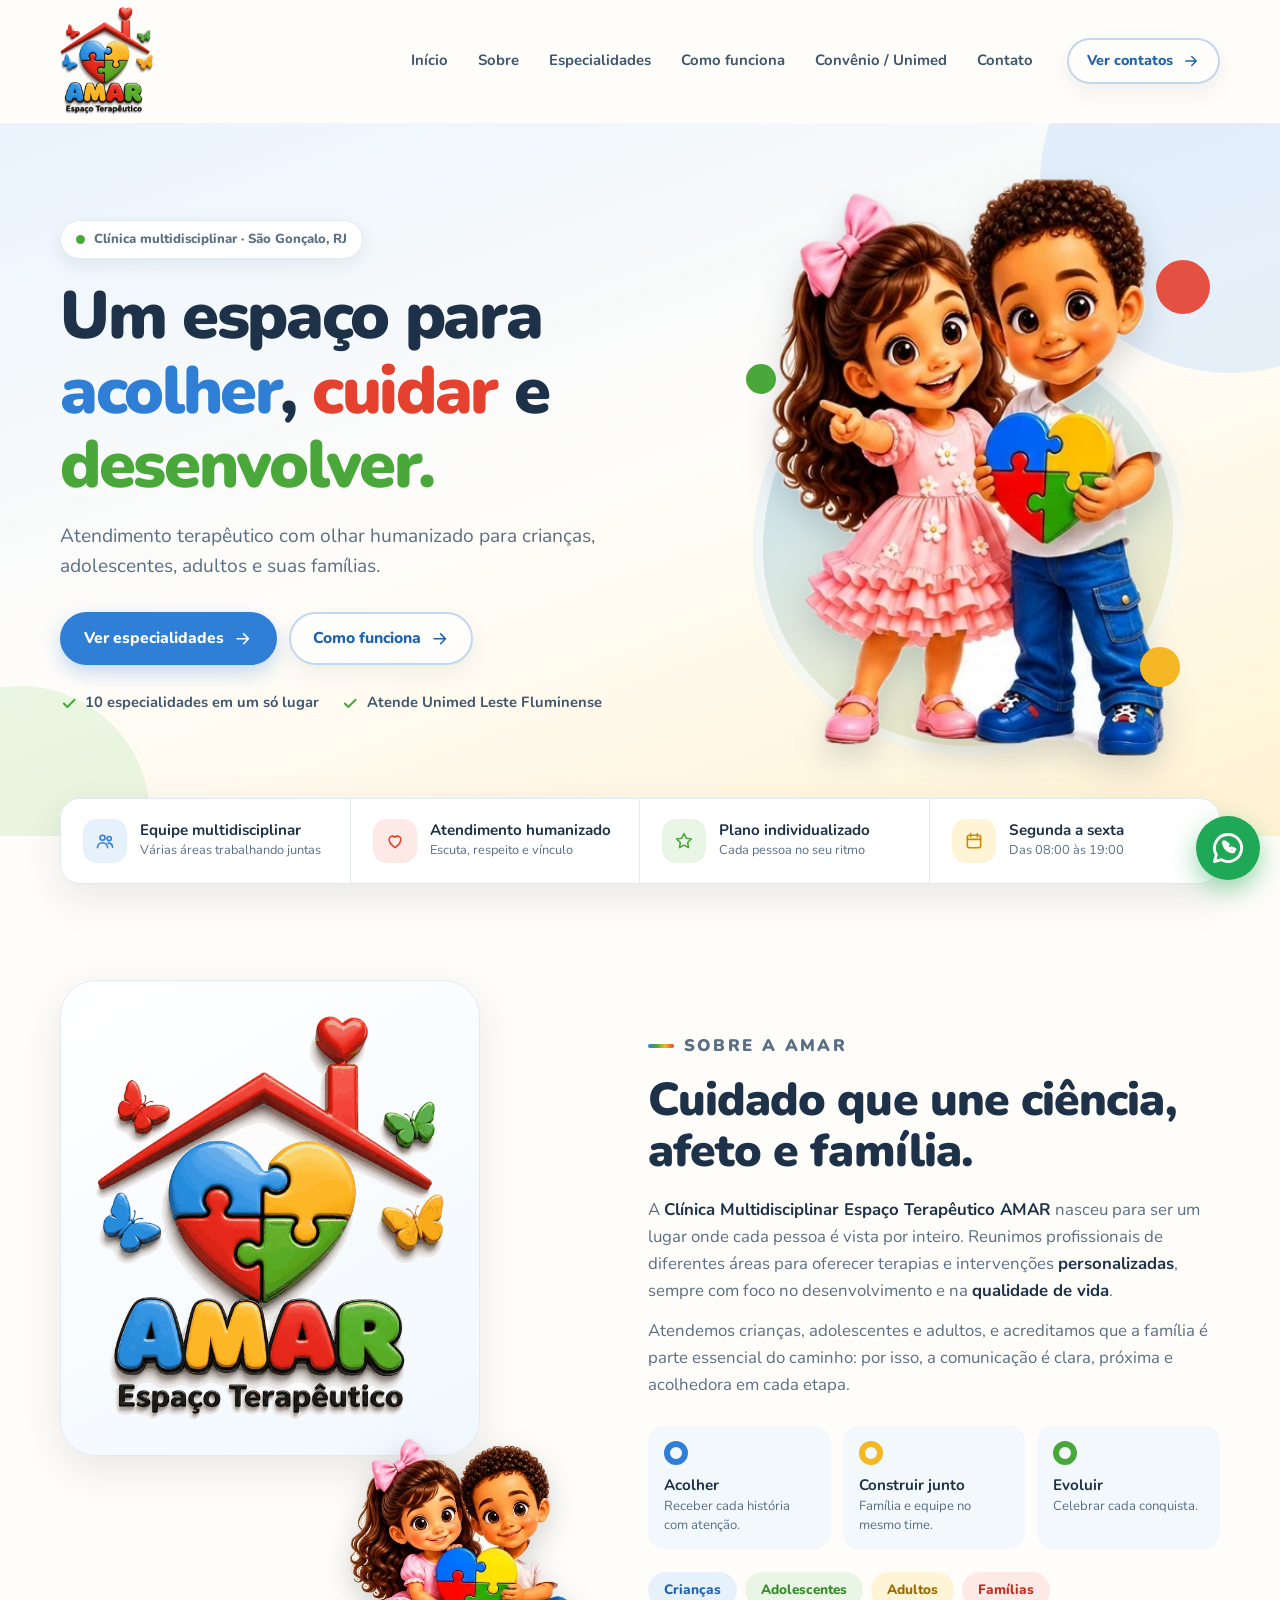
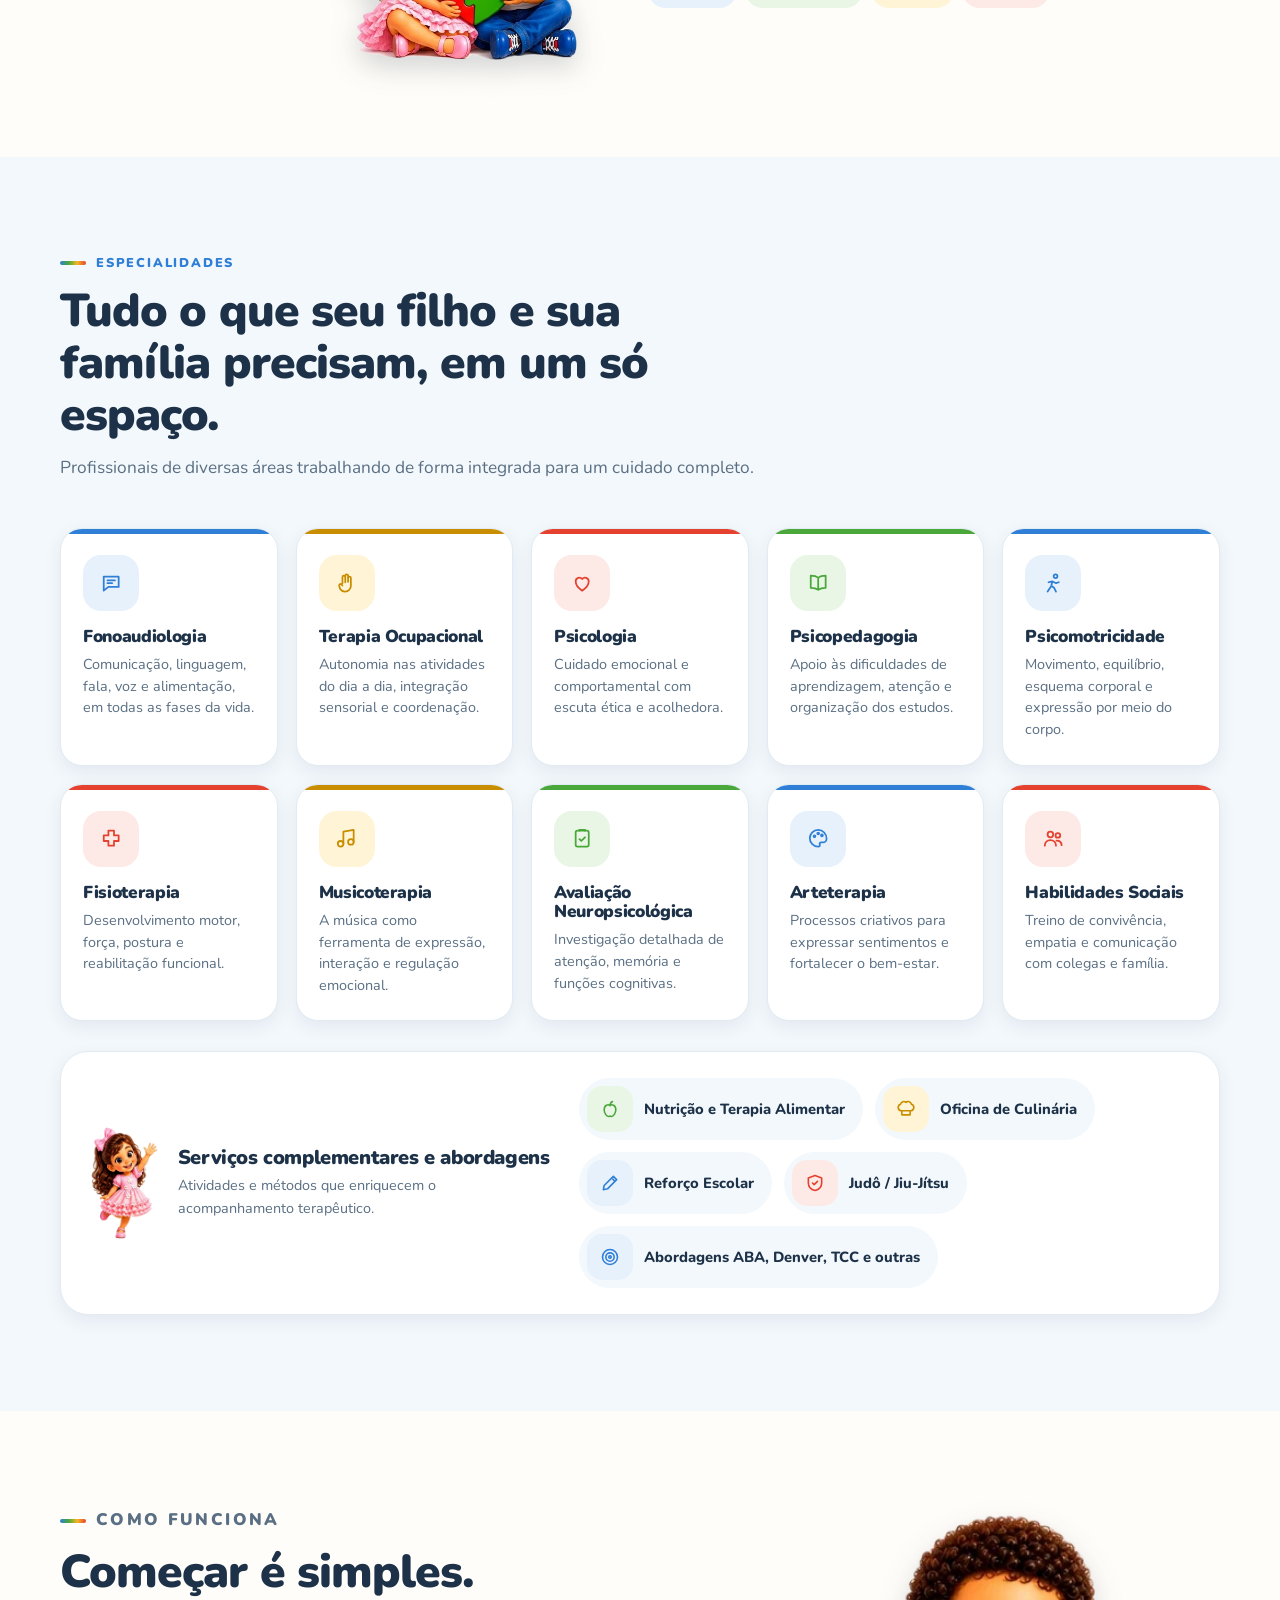
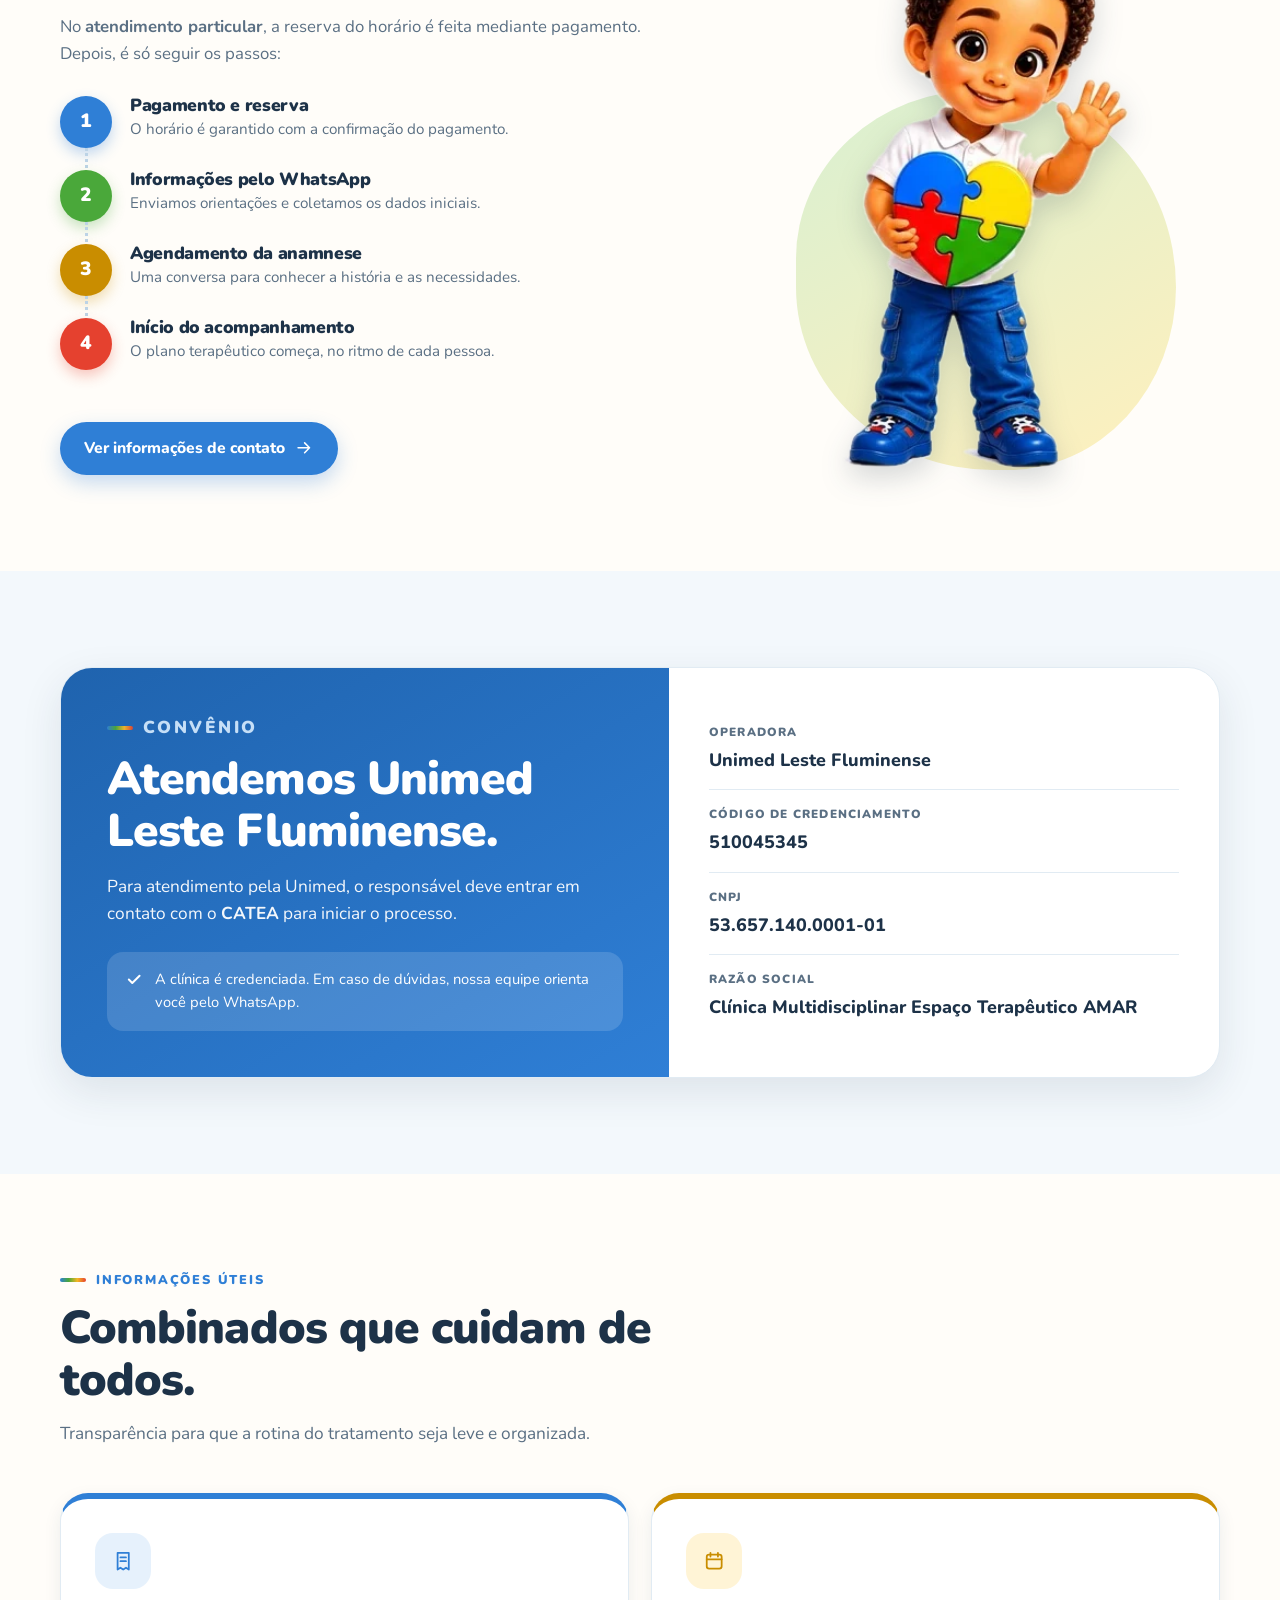
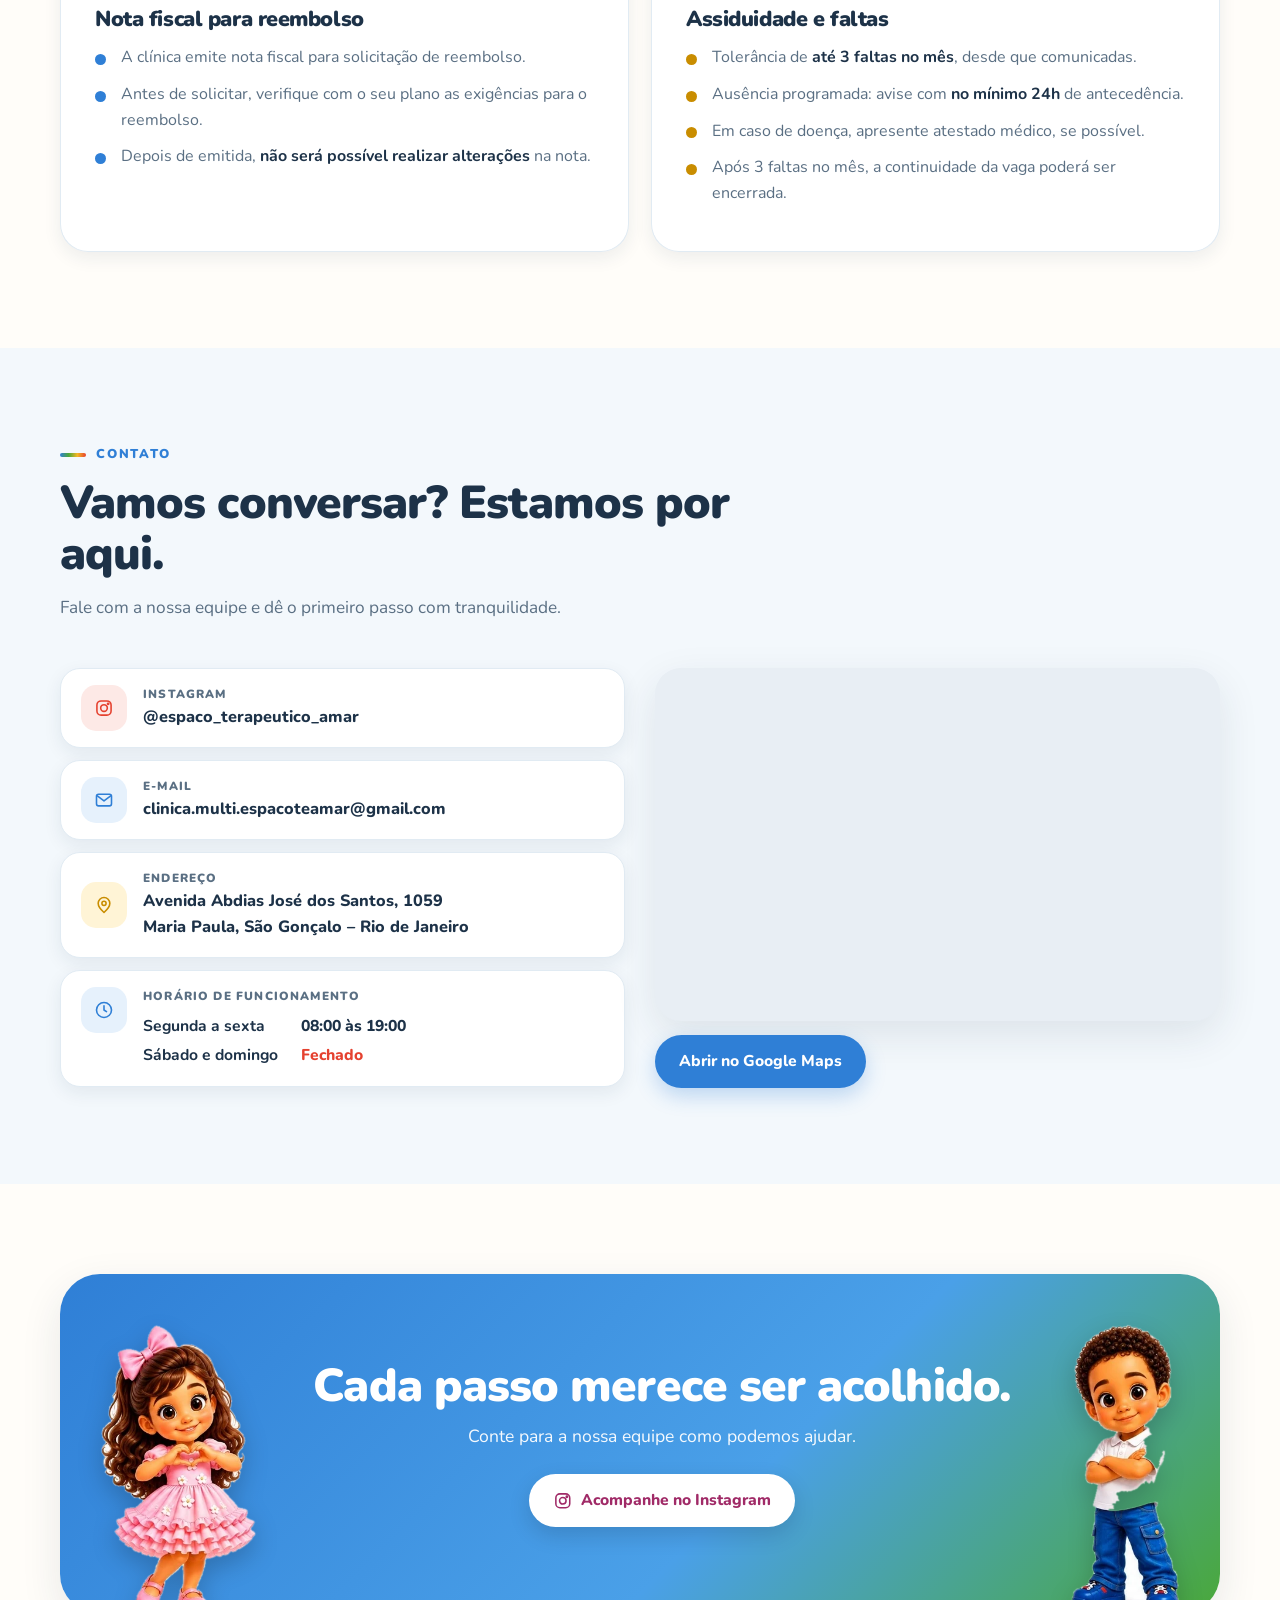
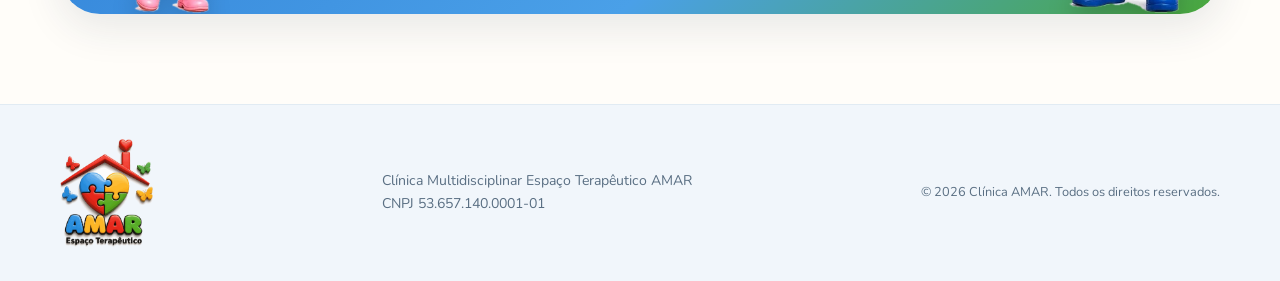
==== index.html @ e2ac5995 "feat: atualiza prévia institucional da Clínica AMAR" ====
﻿<!doctype html>
<html lang="pt-BR">
<head>
  <meta charset="utf-8">
  <meta name="viewport" content="width=device-width, initial-scale=1">
  <title>Clínica AMAR | Espaço Terapêutico em São Gonçalo – RJ</title>
  <meta name="description" content="Clínica multidisciplinar em São Gonçalo (RJ), com atendimento terapêutico humanizado para crianças, adolescentes, adultos e famílias.">
  <meta name="theme-color" content="#2f7fd6">
  <meta property="og:title" content="Clínica AMAR | Espaço Terapêutico">
  <meta property="og:description" content="Um espaço para acolher, cuidar e desenvolver. Atendimento terapêutico com olhar humanizado.">
  <meta property="og:type" content="website">
  <meta property="og:url" content="https://rsfbinformatica-n3.github.io/clinica-amar-preview/">
  <meta property="og:image" content="https://rsfbinformatica-n3.github.io/clinica-amar-preview/assets/logo-amar.png">
  <link rel="icon" href="assets/logo-mark.png">
  <link rel="preconnect" href="https://fonts.googleapis.com">
  <link rel="preconnect" href="https://fonts.gstatic.com" crossorigin>
  <link href="https://fonts.googleapis.com/css2?family=Nunito:wght@400;600;700;800;900&display=swap" rel="stylesheet">
  <link rel="stylesheet" href="style.css">
</head>
<body>

<!-- Ícones (sprite SVG) -->
<svg width="0" height="0" style="position:absolute" aria-hidden="true" focusable="false">
  <defs>
    <symbol id="i-fono" viewBox="0 0 24 24"><path d="M4 5h16v11H9l-5 4z"/><path d="M8 9h8M8 12h5"/></symbol>
    <symbol id="i-to" viewBox="0 0 24 24"><path d="M8 12V5.5a1.5 1.5 0 013 0V11m0-.5V4a1.5 1.5 0 013 0v6.5m0-4a1.5 1.5 0 013 0V15a6 6 0 01-6 6h-.5a6 6 0 01-5-2.7L4.6 15a1.5 1.5 0 012.4-1.7L8 14.5"/></symbol>
    <symbol id="i-psi" viewBox="0 0 24 24"><path d="M12 20s-7-4.5-7-10a4 4 0 017-2.5A4 4 0 0119 10c0 5.5-7 10-7 10z"/></symbol>
    <symbol id="i-pedagogia" viewBox="0 0 24 24"><path d="M12 6c-2-1.5-5-2-8-2v13c3 0 6 .5 8 2 2-1.5 5-2 8-2V4c-3 0-6 .5-8 2zM12 6v13"/></symbol>
    <symbol id="i-motri" viewBox="0 0 24 24"><circle cx="14.5" cy="4.5" r="2"/><path d="M6 21l4-6 3 2 2 4M10 15l1-5 4 2 3-1M11 10l-4 1"/></symbol>
    <symbol id="i-fisio" viewBox="0 0 24 24"><path d="M9 4h6v5h5v6h-5v5H9v-5H4V9h5z"/></symbol>
    <symbol id="i-musica" viewBox="0 0 24 24"><path d="M9 18V5l11-2v13"/><circle cx="6" cy="18" r="3"/><circle cx="17" cy="16" r="3"/></symbol>
    <symbol id="i-neuro" viewBox="0 0 24 24"><rect x="5" y="4" width="14" height="17" rx="2"/><path d="M9 4V3h6v1M9 13l2 2 4-4"/></symbol>
    <symbol id="i-arte" viewBox="0 0 24 24"><path d="M12 3a9 9 0 000 18c1.6 0 2.2-1 1.6-2.3-.5-1.2.3-2.2 1.6-2.2H17a4 4 0 004-4c0-5-4-9.5-9-9.5z"/><circle cx="8" cy="10" r="1"/><circle cx="12" cy="7" r="1"/><circle cx="16" cy="9" r="1"/></symbol>
    <symbol id="i-social" viewBox="0 0 24 24"><circle cx="9" cy="8" r="3"/><circle cx="17" cy="9" r="2.5"/><path d="M3 20c0-3.5 2.7-6 6-6s6 2.5 6 6M15.5 14.5c3 0 5.5 1.5 5.5 5"/></symbol>
    <symbol id="i-nutri" viewBox="0 0 24 24"><path d="M12 8c-2-2-7-1-7 5 0 4 3 8 5 8 1 0 1.5-.5 2-.5s1 .5 2 .5c2 0 5-4 5-8 0-6-5-7-7-5zM12 8c0-2 1-4 3-5"/></symbol>
    <symbol id="i-culinaria" viewBox="0 0 24 24"><path d="M7 14v5h10v-5M6 14a4 4 0 01-.5-7.8A4 4 0 0112 4a4 4 0 016.5 2.2A4 4 0 0118 14z"/></symbol>
    <symbol id="i-reforco" viewBox="0 0 24 24"><path d="M4 20l1-5L16 4l4 4L9 19zM14 6l4 4"/></symbol>
    <symbol id="i-judo" viewBox="0 0 24 24"><path d="M12 3l8 3v6c0 5-3.5 8-8 9-4.5-1-8-4-8-9V6z"/><path d="M9 12l2 2 4-4"/></symbol>
    <symbol id="i-aba" viewBox="0 0 24 24"><circle cx="12" cy="12" r="9"/><circle cx="12" cy="12" r="5"/><circle cx="12" cy="12" r="1.5"/></symbol>
    <symbol id="i-phone" viewBox="0 0 24 24"><path d="M5 4h4l2 5-2.5 1.5a11 11 0 005 5L15 13l5 2v4a2 2 0 01-2 2A15 15 0 013 6a2 2 0 012-2z"/></symbol>
    <symbol id="i-insta" viewBox="0 0 24 24"><rect x="3.5" y="3.5" width="17" height="17" rx="5"/><circle cx="12" cy="12" r="4"/><circle cx="17" cy="7" r=".8"/></symbol>
    <symbol id="i-mail" viewBox="0 0 24 24"><rect x="3" y="5" width="18" height="14" rx="2.5"/><path d="M4 7l8 6 8-6"/></symbol>
    <symbol id="i-pin" viewBox="0 0 24 24"><path d="M12 21s-7-6-7-11a7 7 0 0114 0c0 5-7 11-7 11z"/><circle cx="12" cy="10" r="2.5"/></symbol>
    <symbol id="i-clock" viewBox="0 0 24 24"><circle cx="12" cy="12" r="9"/><path d="M12 7v5l3 2"/></symbol>
    <symbol id="i-receipt" viewBox="0 0 24 24"><path d="M6 3h12v18l-3-2-3 2-3-2-3 2zM9 8h6M9 12h6"/></symbol>
    <symbol id="i-calendar" viewBox="0 0 24 24"><rect x="4" y="5" width="16" height="15" rx="2.5"/><path d="M4 10h16M8 3v4M16 3v4"/></symbol>
    <symbol id="i-heart" viewBox="0 0 24 24"><path d="M12 20s-7-4.5-7-10a4 4 0 017-2.5A4 4 0 0119 10c0 5.5-7 10-7 10z"/></symbol>
    <symbol id="i-users" viewBox="0 0 24 24"><circle cx="9" cy="8" r="3"/><circle cx="17" cy="9" r="2.5"/><path d="M3 20c0-3.5 2.7-6 6-6s6 2.5 6 6M15.5 14.5c3 0 5.5 1.5 5.5 5"/></symbol>
    <symbol id="i-star" viewBox="0 0 24 24"><path d="M12 3l2.7 5.6 6.1.9-4.4 4.3 1 6.1L12 17l-5.4 2.9 1-6.1L3.2 9.5l6.1-.9z"/></symbol>
    <symbol id="i-check" viewBox="0 0 24 24"><path d="M5 12.5l4.5 4.5L19 7.5"/></symbol>
    <symbol id="i-arrow" viewBox="0 0 24 24"><path d="M5 12h14M13 6l6 6-6 6"/></symbol>
    <symbol id="i-whatsapp" viewBox="0 0 24 24"><path d="M12 3a9 9 0 00-7.8 13.5L3 21l4.6-1.2A9 9 0 1012 3z"/><path d="M9 8c0 3.6 3 6.6 6.6 6.6l1-1.7-2.2-1.1-.9.9a4.6 4.6 0 01-2.2-2.2l.9-.9L10.1 8z"/></symbol>
  </defs>
</svg>

<a class="skip" href="#conteudo">Ir para o conteúdo</a>

<header class="site-header" id="topo">
  <div class="wrap nav">
    <a class="brand" href="#inicio" aria-label="Clínica AMAR – Espaço Terapêutico, início">
      <img src="assets/logo-amar.png" alt="Clínica AMAR – Espaço Terapêutico" width="573" height="665">
    </a>
    <nav class="menu" id="menu" aria-label="Navegação principal">
      <a href="#inicio">Início</a>
      <a href="#sobre">Sobre</a>
      <a href="#especialidades">Especialidades</a>
      <a href="#como-funciona">Como funciona</a>
      <a href="#convenio">Convênio / Unimed</a>
      <a href="#contato">Contato</a>
      <a class="btn btn-primary menu-cta" href="#contato">Ver contatos <svg class="ic"><use href="#i-arrow"/></svg></a>
    </nav>
    <a class="btn btn-outline header-cta" href="#contato">
      Ver contatos <svg class="ic"><use href="#i-arrow"/></svg>
    </a>
    <button class="burger" id="burger" aria-label="Abrir menu" aria-expanded="false" aria-controls="menu"><span></span><span></span><span></span></button>
  </div>
</header>

<main id="conteudo">

  <!-- HERO -->
  <section class="hero" id="inicio">
    <div class="blob b1" aria-hidden="true"></div>
    <div class="blob b2" aria-hidden="true"></div>
    <div class="wrap hero-grid">
      <div class="hero-copy">
        <span class="chip"><i class="dot"></i> Clínica multidisciplinar · São Gonçalo, RJ</span>
        <h1>Um espaço para <em class="c-blue">acolher</em>, <em class="c-red">cuidar</em> e <em class="c-green">desenvolver.</em></h1>
        <p class="lead">Atendimento terapêutico com olhar humanizado para crianças, adolescentes, adultos e suas famílias.</p>
        <div class="actions">
          <a class="btn btn-primary" href="#especialidades">Ver especialidades <svg class="ic"><use href="#i-arrow"/></svg></a>
          <a class="btn btn-outline" href="#como-funciona">Como funciona <svg class="ic"><use href="#i-arrow"/></svg></a>
        </div>
        <ul class="hero-points">
          <li><svg class="ic"><use href="#i-check"/></svg> 10 especialidades em um só lugar</li>
          <li><svg class="ic"><use href="#i-check"/></svg> Atende Unimed Leste Fluminense</li>
        </ul>
      </div>
      <div class="hero-art">
        <div class="hero-disc" aria-hidden="true"></div>
        <img class="hero-kids" src="assets/dupla-em-pe.webp" alt="Mascotes da AMAR: uma menina e um menino segurando um coração de quebra-cabeça colorido" width="560" height="800">
        <span class="float f1" aria-hidden="true"></span>
        <span class="float f2" aria-hidden="true"></span>
        <span class="float f3" aria-hidden="true"></span>
      </div>
    </div>
  </section>

  <!-- FAIXA DE CONFIANÇA -->
  <div class="wrap">
    <ul class="trust">
      <li><span class="ti blue"><svg class="ic"><use href="#i-users"/></svg></span><div><strong>Equipe multidisciplinar</strong><span>Várias áreas trabalhando juntas</span></div></li>
      <li><span class="ti red"><svg class="ic"><use href="#i-heart"/></svg></span><div><strong>Atendimento humanizado</strong><span>Escuta, respeito e vínculo</span></div></li>
      <li><span class="ti green"><svg class="ic"><use href="#i-star"/></svg></span><div><strong>Plano individualizado</strong><span>Cada pessoa no seu ritmo</span></div></li>
      <li><span class="ti yellow"><svg class="ic"><use href="#i-calendar"/></svg></span><div><strong>Segunda a sexta</strong><span>Das 08:00 às 19:00</span></div></li>
    </ul>
  </div>

  <!-- SOBRE -->
  <section class="section" id="sobre">
    <div class="wrap about">
      <div class="about-art reveal">
        <div class="about-card">
          <img src="assets/logo-amar.png" alt="Logotipo da Clínica AMAR – Espaço Terapêutico" width="600" height="688" loading="lazy">
        </div>
        <img class="about-kids" src="assets/dupla-sentada.webp" alt="" aria-hidden="true" width="460" height="500" loading="lazy">
      </div>
      <div class="about-copy reveal">
        <p class="eyebrow">Sobre a AMAR</p>
        <h2>Cuidado que une ciência, afeto e família.</h2>
        <p>A <strong>Clínica Multidisciplinar Espaço Terapêutico AMAR</strong> nasceu para ser um lugar onde cada pessoa é vista por inteiro. Reunimos profissionais de diferentes áreas para oferecer terapias e intervenções <strong>personalizadas</strong>, sempre com foco no desenvolvimento e na <strong>qualidade de vida</strong>.</p>
        <p>Atendemos crianças, adolescentes e adultos, e acreditamos que a família é parte essencial do caminho: por isso, a comunicação é clara, próxima e acolhedora em cada etapa.</p>
        <ul class="values">
          <li><span class="ring blue"></span><div><strong>Acolher</strong><span>Receber cada história com atenção.</span></div></li>
          <li><span class="ring yellow"></span><div><strong>Construir junto</strong><span>Família e equipe no mesmo time.</span></div></li>
          <li><span class="ring green"></span><div><strong>Evoluir</strong><span>Celebrar cada conquista.</span></div></li>
        </ul>
        <div class="audience">
          <span>Crianças</span><span>Adolescentes</span><span>Adultos</span><span>Famílias</span>
        </div>
      </div>
    </div>
  </section>

  <!-- ESPECIALIDADES -->
  <section class="section section-soft" id="especialidades">
    <div class="wrap">
      <div class="section-head reveal">
        <p class="eyebrow">Especialidades</p>
        <h2>Tudo o que seu filho e sua família precisam, em um só espaço.</h2>
        <p>Profissionais de diversas áreas trabalhando de forma integrada para um cuidado completo.</p>
      </div>

      <div class="cards">
        <article class="card c-blue reveal"><span class="ico"><svg class="ic"><use href="#i-fono"/></svg></span><h3>Fonoaudiologia</h3><p>Comunicação, linguagem, fala, voz e alimentação, em todas as fases da vida.</p></article>
        <article class="card c-yellow reveal"><span class="ico"><svg class="ic"><use href="#i-to"/></svg></span><h3>Terapia Ocupacional</h3><p>Autonomia nas atividades do dia a dia, integração sensorial e coordenação.</p></article>
        <article class="card c-red reveal"><span class="ico"><svg class="ic"><use href="#i-psi"/></svg></span><h3>Psicologia</h3><p>Cuidado emocional e comportamental com escuta ética e acolhedora.</p></article>
        <article class="card c-green reveal"><span class="ico"><svg class="ic"><use href="#i-pedagogia"/></svg></span><h3>Psicopedagogia</h3><p>Apoio às dificuldades de aprendizagem, atenção e organização dos estudos.</p></article>
        <article class="card c-blue reveal"><span class="ico"><svg class="ic"><use href="#i-motri"/></svg></span><h3>Psicomotricidade</h3><p>Movimento, equilíbrio, esquema corporal e expressão por meio do corpo.</p></article>
        <article class="card c-red reveal"><span class="ico"><svg class="ic"><use href="#i-fisio"/></svg></span><h3>Fisioterapia</h3><p>Desenvolvimento motor, força, postura e reabilitação funcional.</p></article>
        <article class="card c-yellow reveal"><span class="ico"><svg class="ic"><use href="#i-musica"/></svg></span><h3>Musicoterapia</h3><p>A música como ferramenta de expressão, interação e regulação emocional.</p></article>
        <article class="card c-green reveal"><span class="ico"><svg class="ic"><use href="#i-neuro"/></svg></span><h3>Avaliação Neuropsicológica</h3><p>Investigação detalhada de atenção, memória e funções cognitivas.</p></article>
        <article class="card c-blue reveal"><span class="ico"><svg class="ic"><use href="#i-arte"/></svg></span><h3>Arteterapia</h3><p>Processos criativos para expressar sentimentos e fortalecer o bem-estar.</p></article>
        <article class="card c-red reveal"><span class="ico"><svg class="ic"><use href="#i-social"/></svg></span><h3>Habilidades Sociais</h3><p>Treino de convivência, empatia e comunicação com colegas e família.</p></article>
      </div>

      <div class="extra reveal">
        <div class="extra-head">
          <img src="assets/menina-tchau.webp" alt="" aria-hidden="true" width="150" height="320" loading="lazy">
          <div>
            <h3>Serviços complementares e abordagens</h3>
            <p>Atividades e métodos que enriquecem o acompanhamento terapêutico.</p>
          </div>
        </div>
        <ul class="extra-list">
          <li><span class="ico sm c-green"><svg class="ic"><use href="#i-nutri"/></svg></span>Nutrição e Terapia Alimentar</li>
          <li><span class="ico sm c-yellow"><svg class="ic"><use href="#i-culinaria"/></svg></span>Oficina de Culinária</li>
          <li><span class="ico sm c-blue"><svg class="ic"><use href="#i-reforco"/></svg></span>Reforço Escolar</li>
          <li><span class="ico sm c-red"><svg class="ic"><use href="#i-judo"/></svg></span>Judô / Jiu-Jítsu</li>
          <li><span class="ico sm c-blue"><svg class="ic"><use href="#i-aba"/></svg></span>Abordagens ABA, Denver, TCC e outras</li>
        </ul>
      </div>
    </div>
  </section>

  <!-- COMO FUNCIONA -->
  <section class="section" id="como-funciona">
    <div class="wrap how">
      <div class="how-copy reveal">
        <p class="eyebrow">Como funciona</p>
        <h2>Começar é simples.</h2>
        <p>No <strong>atendimento particular</strong>, a reserva do horário é feita mediante pagamento. Depois, é só seguir os passos:</p>
        <ol class="steps">
          <li><span class="num">1</span><div><h3>Pagamento e reserva</h3><p>O horário é garantido com a confirmação do pagamento.</p></div></li>
          <li><span class="num">2</span><div><h3>Informações pelo WhatsApp</h3><p>Enviamos orientações e coletamos os dados iniciais.</p></div></li>
          <li><span class="num">3</span><div><h3>Agendamento da anamnese</h3><p>Uma conversa para conhecer a história e as necessidades.</p></div></li>
          <li><span class="num">4</span><div><h3>Início do acompanhamento</h3><p>O plano terapêutico começa, no ritmo de cada pessoa.</p></div></li>
        </ol>
        <a class="btn btn-primary" href="#contato">Ver informações de contato <svg class="ic"><use href="#i-arrow"/></svg></a>
      </div>
      <div class="how-art reveal" aria-hidden="true">
        <div class="how-disc"></div>
        <img src="assets/menino-tchau.webp" alt="" width="280" height="550" loading="lazy">
      </div>
    </div>
  </section>

  <!-- CONVÊNIO -->
  <section class="section section-soft" id="convenio">
    <div class="wrap">
      <div class="unimed reveal">
        <div class="unimed-main">
          <p class="eyebrow">Convênio</p>
          <h2>Atendemos Unimed Leste Fluminense.</h2>
          <p>Para atendimento pela Unimed, o responsável deve entrar em contato com o <strong>CATEA</strong> para iniciar o processo.</p>
          <div class="note"><svg class="ic"><use href="#i-check"/></svg><span>A clínica é credenciada. Em caso de dúvidas, nossa equipe orienta você pelo WhatsApp.</span></div>
        </div>
        <dl class="unimed-data">
          <div><dt>Operadora</dt><dd>Unimed Leste Fluminense</dd></div>
          <div><dt>Código de credenciamento</dt><dd>510045345</dd></div>
          <div><dt>CNPJ</dt><dd>53.657.140.0001-01</dd></div>
          <div><dt>Razão social</dt><dd>Clínica Multidisciplinar Espaço Terapêutico AMAR</dd></div>
        </dl>
      </div>
    </div>
  </section>

  <!-- INFORMAÇÕES ÚTEIS -->
  <section class="section" id="informacoes">
    <div class="wrap">
      <div class="section-head reveal">
        <p class="eyebrow">Informações úteis</p>
        <h2>Combinados que cuidam de todos.</h2>
        <p>Transparência para que a rotina do tratamento seja leve e organizada.</p>
      </div>
      <div class="info-grid">
        <article class="info-card c-blue reveal">
          <span class="ico"><svg class="ic"><use href="#i-receipt"/></svg></span>
          <h3>Nota fiscal para reembolso</h3>
          <ul>
            <li>A clínica emite nota fiscal para solicitação de reembolso.</li>
            <li>Antes de solicitar, verifique com o seu plano as exigências para o reembolso.</li>
            <li>Depois de emitida, <strong>não será possível realizar alterações</strong> na nota.</li>
          </ul>
        </article>
        <article class="info-card c-yellow reveal">
          <span class="ico"><svg class="ic"><use href="#i-calendar"/></svg></span>
          <h3>Assiduidade e faltas</h3>
          <ul>
            <li>Tolerância de <strong>até 3 faltas no mês</strong>, desde que comunicadas.</li>
            <li>Ausência programada: avise com <strong>no mínimo 24h</strong> de antecedência.</li>
            <li>Em caso de doença, apresente atestado médico, se possível.</li>
            <li>Após 3 faltas no mês, a continuidade da vaga poderá ser encerrada.</li>
          </ul>
        </article>
      </div>
    </div>
  </section>

  <!-- CONTATO -->
  <section class="section section-soft" id="contato">
    <div class="wrap">
      <div class="section-head reveal">
        <p class="eyebrow">Contato</p>
        <h2>Vamos conversar? Estamos por aqui.</h2>
        <p>Fale com a nossa equipe e dê o primeiro passo com tranquilidade.</p>
      </div>
      <div class="contact-grid">
        <div class="contact-list reveal">
          <a class="contact-item" href="https://www.instagram.com/espaco_terapeutico_amar?bqrl=ZjA0enhvN2I5YnZ4" target="_blank" rel="noopener noreferrer"><span class="ico sm c-red"><svg class="ic"><use href="#i-insta"/></svg></span><div><small>Instagram</small><strong>@espaco_terapeutico_amar</strong></div></a>
          <a class="contact-item" href="mailto:clinica.multi.espacoteamar@gmail.com"><span class="ico sm c-blue"><svg class="ic"><use href="#i-mail"/></svg></span><div><small>E-mail</small><strong>clinica.multi.espacoteamar@gmail.com</strong></div></a>
          <div class="contact-item"><span class="ico sm c-yellow"><svg class="ic"><use href="#i-pin"/></svg></span><div><small>Endereço</small><strong>Avenida Abdias José dos Santos, 1059<br>Maria Paula, São Gonçalo – Rio de Janeiro</strong></div></div>
          <div class="hours">
            <span class="ico sm c-blue"><svg class="ic"><use href="#i-clock"/></svg></span>
            <div>
              <small>Horário de funcionamento</small>
              <table>
                <tr><th scope="row">Segunda a sexta</th><td>08:00 às 19:00</td></tr>
                <tr><th scope="row">Sábado e domingo</th><td class="closed">Fechado</td></tr>
              </table>
            </div>
          </div>
        </div>
        <div class="map-wrap reveal">
          <iframe title="Mapa com a localização da Clínica AMAR" loading="lazy" referrerpolicy="no-referrer-when-downgrade"
            src="https://maps.google.com/maps?q=Avenida%20Abdias%20Jos%C3%A9%20dos%20Santos%2C%201059%2C%20Maria%20Paula%2C%20S%C3%A3o%20Gon%C3%A7alo%2C%20RJ&amp;output=embed"></iframe>
          <a class="btn btn-primary" href="https://www.google.com/maps/search/?api=1&query=Avenida%20Abdias%20Jos%C3%A9%20dos%20Santos%2C%201059%2C%20Maria%20Paula%2C%20S%C3%A3o%20Gon%C3%A7alo%2C%20RJ" target="_blank" rel="noopener">Abrir no Google Maps</a>
        </div>
      </div>
    </div>
  </section>

  <!-- CTA FINAL -->
  <section class="cta">
    <div class="wrap cta-box reveal">
      <img src="assets/menina-coracao.webp" alt="" aria-hidden="true" width="200" height="330" loading="lazy">
      <div>
        <h2>Cada passo merece ser acolhido.</h2>
        <p>Conte para a nossa equipe como podemos ajudar.</p>
        <a class="btn btn-instagram" href="https://www.instagram.com/espaco_terapeutico_amar?bqrl=ZjA0enhvN2I5YnZ4" target="_blank" rel="noopener noreferrer"><svg class="ic"><use href="#i-insta"/></svg> Acompanhe no Instagram</a>
      </div>
      <img src="assets/menino-bracos.webp" alt="" aria-hidden="true" width="200" height="330" loading="lazy">
    </div>
  </section>
</main>

<footer class="site-footer">
  <div class="wrap foot">
    <a class="brand" href="#inicio" aria-label="Voltar ao início">
      <img src="assets/logo-amar.png" alt="Clínica AMAR – Espaço Terapêutico" width="573" height="665">
    </a>
    <p>Clínica Multidisciplinar Espaço Terapêutico AMAR<br>CNPJ 53.657.140.0001-01</p>
    <p class="copy">© <span id="ano">2026</span> Clínica AMAR. Todos os direitos reservados.</p>
  </div>
</footer>

<!-- Botão flutuante WhatsApp -->
<a class="wa-float" href="https://wa.me/5521994339208?text=Ol%C3%A1!%20Gostaria%20de%20falar%20com%20a%20equipe%20da%20Cl%C3%ADnica%20AMAR." target="_blank" rel="noopener noreferrer" aria-label="Fale conosco pelo WhatsApp">
  <svg class="ic"><use href="#i-whatsapp"/></svg>
  <span>Fale conosco</span>
</a>

<script src="script.js"></script>
</body>
</html>
---- style.css ----
﻿:root{
  --blue:#2f7fd6; --blue-d:#1f63ae; --blue-l:#e6f1fc;
  --green:#4aa83a; --green-d:#378a2a; --green-l:#e9f6e5;
  --yellow:#f5b724; --yellow-d:#c98d00; --yellow-l:#fff4d6;
  --red:#e5412f; --red-d:#c22f1f; --red-l:#fde9e6;
  --wa:#1fa855; --wa-d:#168a44;
  --ink:#1d3248; --muted:#5a6f83; --line:#e1ebf3;
  --bg:#fffdf9; --soft:#f3f8fc;
  --r:22px; --shadow:0 14px 40px rgba(29,50,72,.10); --shadow-s:0 6px 18px rgba(29,50,72,.08);
}
*{box-sizing:border-box}
html{scroll-behavior:smooth;scroll-padding-top:130px}
body{margin:0;font-family:"Nunito",system-ui,-apple-system,"Segoe UI",Roboto,Arial,sans-serif;color:var(--ink);background:var(--bg);line-height:1.6;-webkit-font-smoothing:antialiased}
img{max-width:100%;height:auto;display:block}
a{color:inherit;text-decoration:none}
h1,h2,h3{line-height:1.12;margin:0;letter-spacing:-.02em}
p{margin:0}
ul,ol{margin:0;padding:0;list-style:none}
.wrap{width:min(1160px,calc(100% - 40px));margin-inline:auto}
.ic{width:1.25em;height:1.25em;fill:none;stroke:currentColor;stroke-width:1.9;stroke-linecap:round;stroke-linejoin:round;flex:none}
.skip{position:absolute;left:-999px;top:8px;background:#fff;padding:8px 14px;border-radius:8px;z-index:100}
.skip:focus{left:8px}
:focus-visible{outline:3px solid var(--blue);outline-offset:3px;border-radius:8px}

/* Botões */
.btn{display:inline-flex;align-items:center;justify-content:center;gap:9px;min-height:48px;padding:12px 22px;border-radius:999px;font-weight:800;font-size:.98rem;border:2px solid transparent;cursor:pointer;transition:transform .18s,box-shadow .18s,background .18s}
.btn:hover{transform:translateY(-2px)}
.btn-primary{background:var(--blue);color:#fff;box-shadow:0 8px 20px rgba(47,127,214,.28)}
.btn-primary:hover{background:var(--blue-d)}
.btn-outline{background:rgba(255,255,255,.68);color:var(--blue-d);border-color:#bfd8ef;box-shadow:0 8px 20px rgba(29,50,72,.07)}
.btn-outline:hover{background:#fff;border-color:var(--blue);box-shadow:0 10px 22px rgba(47,127,214,.15)}
.btn-instagram{background:#fff;color:#a02a67;box-shadow:0 8px 22px rgba(0,0,0,.14)}
.btn-instagram:hover{background:#fff1f8;color:#7f1e50}
.btn-white{background:#fff;color:var(--blue-d);box-shadow:0 8px 22px rgba(0,0,0,.14)}

/* Header */
.site-header{position:sticky;top:0;z-index:50;background:rgba(255,253,249,.94);backdrop-filter:blur(12px);border-bottom:1px solid transparent;transition:box-shadow .2s,border-color .2s}
.site-header.scrolled{border-color:var(--line);box-shadow:0 6px 24px rgba(29,50,72,.06)}
.nav{display:flex;align-items:center;gap:22px;height:122px}
.brand{display:flex;align-items:center;gap:12px}
.brand img{height:108px;width:auto}
.brand-text{display:flex;flex-direction:column;line-height:1}
.brand-text strong{font-size:1.6rem;font-weight:900;letter-spacing:.04em;color:var(--blue)}
.brand-text small{font-size:.72rem;font-weight:800;color:var(--muted);letter-spacing:.04em;margin-top:3px}
.menu{display:flex;gap:6px;margin-left:auto;align-items:center}
.menu a:not(.btn){padding:9px 12px;border-radius:999px;font-weight:700;font-size:.93rem;color:#3d566c;transition:background .15s,color .15s}
.menu a:not(.btn):hover{background:var(--blue-l);color:var(--blue-d)}
.menu-cta{display:none}
.header-cta{min-height:44px;padding:9px 18px;font-size:.9rem}
.burger{display:none;width:46px;height:46px;border:0;background:var(--blue-l);border-radius:14px;cursor:pointer;flex-direction:column;gap:5px;align-items:center;justify-content:center}
.burger span{width:20px;height:2.5px;background:var(--blue-d);border-radius:2px;transition:.25s}
.burger[aria-expanded="true"] span:nth-child(1){transform:translateY(7.5px) rotate(45deg)}
.burger[aria-expanded="true"] span:nth-child(2){opacity:0}
.burger[aria-expanded="true"] span:nth-child(3){transform:translateY(-7.5px) rotate(-45deg)}

/* Hero */
.hero{position:relative;overflow:hidden;padding:56px 0 80px;background:linear-gradient(160deg,#eaf4fe 0%,#fffdf9 50%,#fff3d2 100%)}
.blob{position:absolute;border-radius:50%;opacity:.55;pointer-events:none}
.b1{width:380px;height:380px;background:#cfe6fb;right:-140px;top:-130px}
.b2{width:260px;height:260px;background:#d9f0d1;left:-110px;bottom:-110px}
.hero-grid{position:relative;display:grid;grid-template-columns:1.1fr .9fr;gap:40px;align-items:center}
.chip{display:inline-flex;align-items:center;gap:9px;padding:8px 15px;border-radius:999px;background:#fff;border:1px solid var(--line);font-size:.82rem;font-weight:800;color:var(--muted);box-shadow:var(--shadow-s)}
.dot{width:9px;height:9px;border-radius:50%;background:var(--green)}
.hero h1{font-size:clamp(2.4rem,5.2vw,4.3rem);font-weight:900;margin:20px 0 18px;letter-spacing:-.035em}
.hero h1 em{font-style:normal}
.c-blue{--c:var(--blue);--cl:var(--blue-l)} .c-green{--c:var(--green);--cl:var(--green-l)}
.c-yellow{--c:var(--yellow-d);--cl:var(--yellow-l)} .c-red{--c:var(--red);--cl:var(--red-l)}
em.c-blue{color:var(--blue)} em.c-red{color:var(--red)} em.c-green{color:var(--green)}
.lead{font-size:1.2rem;color:var(--muted);max-width:540px}
.actions{display:flex;flex-wrap:wrap;gap:12px;margin-top:30px}
.hero-points{display:flex;flex-wrap:wrap;gap:8px 22px;margin-top:26px;font-weight:700;font-size:.92rem;color:#3d566c}
.hero-points li{display:flex;align-items:center;gap:7px}
.hero-points .ic{color:var(--green);stroke-width:2.6}
.hero-art{position:relative;display:grid;place-items:end center;min-height:470px}
.hero-disc{position:absolute;bottom:0;width:min(100%,430px);aspect-ratio:1;border-radius:46% 54% 50% 50%/52% 46% 54% 48%;background:linear-gradient(150deg,#bfe0fa,#fff0bd);box-shadow:inset 0 0 0 10px rgba(255,255,255,.65)}
.hero-kids{position:relative;width:min(88%,400px);filter:drop-shadow(0 14px 16px rgba(29,50,72,.18));animation:bob 5s ease-in-out infinite}
.float{position:absolute;border-radius:50%}
.f1{width:54px;height:54px;background:var(--red);right:2%;top:14%;opacity:.9;animation:bob 6s ease-in-out infinite}
.f2{width:30px;height:30px;background:var(--green);left:6%;top:32%;animation:bob 4.5s ease-in-out infinite}
.f3{width:40px;height:40px;background:var(--yellow);right:8%;bottom:12%;animation:bob 5.5s ease-in-out infinite}
@keyframes bob{50%{transform:translateY(-10px)}}

/* Faixa de confiança */
.trust{position:relative;margin-top:-38px;display:grid;grid-template-columns:repeat(4,1fr);background:#fff;border:1px solid var(--line);border-radius:20px;box-shadow:var(--shadow);overflow:hidden;z-index:2}
.trust li{display:flex;gap:13px;align-items:center;padding:20px 22px;border-right:1px solid var(--line)}
.trust li:last-child{border:0}
.trust strong{display:block;font-size:.95rem;line-height:1.25}
.trust span:not(.ti){display:block;font-size:.8rem;color:var(--muted)}
.ti{width:44px;height:44px;border-radius:14px;display:grid;place-items:center;flex:none}
.ti.blue{background:var(--blue-l);color:var(--blue)} .ti.red{background:var(--red-l);color:var(--red)}
.ti.green{background:var(--green-l);color:var(--green)} .ti.yellow{background:var(--yellow-l);color:var(--yellow-d)}

/* Seções */
.section{padding:96px 0}
.section-soft{background:var(--soft)}
.eyebrow{font-size:.8rem;font-weight:900;letter-spacing:.14em;text-transform:uppercase;color:var(--blue);margin-bottom:12px;display:flex;align-items:center;gap:10px}
.eyebrow:before{content:"";width:26px;height:4px;border-radius:4px;background:linear-gradient(90deg,var(--blue),var(--green),var(--yellow),var(--red))}
h2{font-size:clamp(1.9rem,3.6vw,2.9rem);font-weight:900}
.section-head{max-width:720px;margin-bottom:46px}
.section-head p:last-child{margin-top:14px;color:var(--muted);font-size:1.08rem}

/* Sobre */
.about{display:grid;grid-template-columns:.95fr 1.05fr;gap:70px;align-items:center}
.about-art{position:relative;padding-bottom:clamp(135px,40vw,205px)}
.about-card{background:linear-gradient(150deg,#fff,#f1f8fe);border:1px solid var(--line);border-radius:36px;padding:34px;box-shadow:var(--shadow);max-width:420px}
.about-card img{width:100%}
.about-kids{position:absolute;right:0;bottom:0;width:min(50%,230px);filter:drop-shadow(0 10px 14px rgba(29,50,72,.2))}
.about-copy h2{margin-bottom:20px}
.about-copy p{color:var(--muted);font-size:1.05rem;margin-bottom:14px}
.about-copy strong{color:var(--ink)}
.values{display:grid;grid-template-columns:repeat(3,1fr);gap:12px;margin:26px 0 22px}
.values li{background:var(--soft);border-radius:18px;padding:16px}
.values strong{display:block;font-size:.95rem;margin-top:8px}
.values span:not(.ring){font-size:.82rem;color:var(--muted);line-height:1.4;display:block}
.ring{display:block;width:24px;height:24px;border-radius:50%;border:6px solid}
.ring.blue{border-color:var(--blue)} .ring.yellow{border-color:var(--yellow)} .ring.green{border-color:var(--green)}
.audience{display:flex;flex-wrap:wrap;gap:8px}
.audience span{padding:7px 16px;border-radius:999px;font-weight:800;font-size:.85rem;background:var(--blue-l);color:var(--blue-d)}
.audience span:nth-child(2){background:var(--green-l);color:var(--green-d)}
.audience span:nth-child(3){background:var(--yellow-l);color:#9a6c00}
.audience span:nth-child(4){background:var(--red-l);color:var(--red-d)}

/* Cards de especialidades */
.cards{display:grid;grid-template-columns:repeat(5,1fr);gap:18px}
.card{background:#fff;border:1px solid var(--line);border-radius:var(--r);padding:26px 22px 24px;box-shadow:var(--shadow-s);position:relative;overflow:hidden;transition:transform .22s,box-shadow .22s}
.card:before{content:"";position:absolute;left:0;right:0;top:0;height:5px;background:var(--c)}
.card:hover{transform:translateY(-6px);box-shadow:var(--shadow)}
.card h3{font-size:1.08rem;font-weight:900;margin:16px 0 8px}
.card p{font-size:.9rem;color:var(--muted);line-height:1.5}
.ico{width:56px;height:56px;border-radius:18px;display:grid;place-items:center;background:var(--cl);color:var(--c);font-size:1.4rem}
.ico .ic{width:1em;height:1em}
.ico.sm{width:46px;height:46px;border-radius:15px;font-size:1.25rem}
.extra{margin-top:30px;background:#fff;border:1px solid var(--line);border-radius:28px;padding:26px 30px;display:grid;grid-template-columns:auto 1fr;gap:30px;align-items:center;box-shadow:var(--shadow-s)}
.extra-head{display:flex;align-items:center;gap:20px}
.extra-head img{height:112px;width:auto;margin-block:-6px}
.extra-head h3{font-size:1.25rem;font-weight:900}
.extra-head p{font-size:.9rem;color:var(--muted);margin-top:4px;max-width:260px}
.extra-list{display:flex;flex-wrap:wrap;gap:12px}
.extra-list li{display:flex;align-items:center;gap:11px;background:var(--soft);padding:8px 18px 8px 8px;border-radius:999px;font-weight:800;font-size:.92rem}

/* Como funciona */
.how{display:grid;grid-template-columns:1.15fr .85fr;gap:60px;align-items:center}
.how-copy h2{margin-bottom:16px}
.how-copy>p{color:var(--muted);font-size:1.05rem}
.steps{margin:28px 0 30px;position:relative}
.steps li{display:grid;grid-template-columns:52px 1fr;gap:18px;padding-bottom:22px;position:relative}
.steps li:not(:last-child):before{content:"";position:absolute;left:25px;top:52px;bottom:2px;border-left:3px dotted #bcd3e6}
.num{width:52px;height:52px;border-radius:50%;display:grid;place-items:center;font-weight:900;font-size:1.2rem;color:#fff;background:var(--blue);box-shadow:0 6px 14px rgba(47,127,214,.3)}
.steps li:nth-child(2) .num{background:var(--green);box-shadow:0 6px 14px rgba(74,168,58,.3)}
.steps li:nth-child(3) .num{background:var(--yellow-d);box-shadow:0 6px 14px rgba(201,141,0,.3)}
.steps li:nth-child(4) .num{background:var(--red);box-shadow:0 6px 14px rgba(229,65,47,.3)}
.steps h3{font-size:1.1rem;font-weight:900;margin-bottom:2px}
.steps p{color:var(--muted);font-size:.95rem}
.how-art{position:relative;display:grid;place-items:end center;min-height:460px}
.how-disc{position:absolute;bottom:0;width:min(100%,380px);aspect-ratio:1;border-radius:50% 50% 46% 54%/46% 54% 50% 50%;background:linear-gradient(150deg,#d9f0d1,#fff0bd)}
.how-art img{position:relative;width:min(78%,290px);filter:drop-shadow(0 12px 14px rgba(29,50,72,.18))}

/* Unimed */
.unimed{display:grid;grid-template-columns:1.05fr .95fr;gap:0;border-radius:32px;overflow:hidden;box-shadow:var(--shadow);background:#fff;border:1px solid var(--line)}
.unimed-main{padding:46px;background:linear-gradient(150deg,#1f63ae,#2f7fd6);color:#fff}
.unimed-main .eyebrow{color:#cfe6fb}
.unimed-main h2{margin-bottom:16px}
.unimed-main p{opacity:.95;font-size:1.08rem}
.note{display:flex;gap:12px;align-items:flex-start;margin-top:24px;padding:16px 18px;background:rgba(255,255,255,.14);border-radius:16px;font-size:.92rem}
.note .ic{margin-top:2px;stroke-width:2.6}
.unimed-data{margin:0;padding:34px 40px;display:grid;align-content:center}
.unimed-data div{padding:15px 0;border-bottom:1px solid var(--line)}
.unimed-data div:last-child{border:0}
.unimed-data dt{font-size:.74rem;font-weight:900;letter-spacing:.1em;text-transform:uppercase;color:var(--muted)}
.unimed-data dd{margin:4px 0 0;font-size:1.12rem;font-weight:800}

/* Informações */
.info-grid{display:grid;grid-template-columns:1fr 1fr;gap:22px}
.info-card{background:#fff;border:1px solid var(--line);border-radius:28px;padding:34px;box-shadow:var(--shadow-s);border-top:6px solid var(--c)}
.info-card h3{font-size:1.35rem;font-weight:900;margin:18px 0 14px}
.info-card li{position:relative;padding-left:26px;margin-bottom:11px;color:var(--muted)}
.info-card li:before{content:"";position:absolute;left:0;top:.55em;width:11px;height:11px;border-radius:50%;background:var(--c)}
.info-card strong{color:var(--ink)}

/* Contato */
.contact-grid{display:grid;grid-template-columns:1fr 1fr;gap:30px;align-items:stretch}
.contact-list{display:grid;gap:12px;align-content:start}
.contact-item,.hours{display:flex;gap:16px;align-items:center;background:#fff;border:1px solid var(--line);border-radius:20px;padding:16px 20px;box-shadow:var(--shadow-s);transition:transform .18s,box-shadow .18s}
a.contact-item:hover{transform:translateY(-3px);box-shadow:var(--shadow)}
.contact-item small,.hours small{display:block;font-size:.74rem;font-weight:900;letter-spacing:.1em;text-transform:uppercase;color:var(--muted)}
.contact-item strong{font-weight:800;font-size:1.02rem;overflow-wrap:anywhere}
.hours{align-items:flex-start}
.hours table{border-collapse:collapse;margin-top:6px;font-size:.98rem}
.hours th{text-align:left;font-weight:700;padding:2px 22px 2px 0}
.hours td{font-weight:800}
.hours .closed{color:var(--red)}
.map-wrap{display:flex;flex-direction:column;gap:14px;min-height:420px}
.map-wrap iframe{flex:1;width:100%;min-height:340px;border:0;border-radius:26px;box-shadow:var(--shadow);background:#e8eef4}
.map-wrap .btn{align-self:flex-start}

/* CTA final */
.cta{padding:90px 0}
.cta-box{display:grid;grid-template-columns:auto 1fr auto;gap:30px;align-items:end;text-align:center;padding:50px 40px 0;border-radius:40px;background:linear-gradient(135deg,var(--blue),#4aa0e8 60%,var(--green));color:#fff;box-shadow:var(--shadow);overflow:hidden;position:relative}
.cta-box>div{padding-bottom:50px;align-self:center}
.cta-box h2{margin-bottom:10px}
.cta-box p{margin-bottom:24px;font-size:1.1rem;opacity:.95}
.cta-box img{width:auto;height:290px;filter:drop-shadow(0 10px 12px rgba(0,0,0,.2))}

/* Footer */
.site-footer{background:#f1f6fb;border-top:1px solid var(--line);padding:34px 0}
.foot{display:flex;align-items:center;justify-content:space-between;gap:24px;flex-wrap:wrap;font-size:.88rem;color:var(--muted)}
.foot .copy{font-size:.8rem}

/* WhatsApp flutuante */
.wa-float{position:fixed;right:20px;bottom:20px;z-index:60;display:inline-flex;align-items:center;gap:10px;width:64px;height:64px;justify-content:center;padding:0;border-radius:50%;background:var(--wa);color:#fff;font-weight:800;box-shadow:0 10px 26px rgba(31,168,85,.45);transition:transform .2s,background .2s}
.wa-float .ic{width:36px;height:36px}.wa-float span{position:absolute;width:1px;height:1px;overflow:hidden;clip:rect(0 0 0 0);white-space:nowrap}
.wa-float:hover{transform:translateY(-3px) scale(1.03);background:var(--wa-d)}
.wa-float:before{content:"";position:absolute;inset:0;border-radius:inherit;box-shadow:0 0 0 0 rgba(31,168,85,.5);animation:pulse 2.6s infinite;pointer-events:none}
@keyframes pulse{70%,100%{box-shadow:0 0 0 18px rgba(31,168,85,0)}}

/* Animações progressivas: o conteúdo permanece legível sem JavaScript. */
.reveal{opacity:1;transform:none}
.js .reveal{opacity:0;transform:translateY(22px);transition:opacity .6s ease,transform .6s ease}
.js .reveal.in{opacity:1;transform:none}

/* Responsivo */
.menu a{white-space:nowrap}
@media(max-width:1100px){
  .cards{grid-template-columns:repeat(3,1fr)}
}
@media(max-width:1120px){
  .burger{display:flex;margin-left:auto}
  .header-cta{display:none}
  .menu{position:fixed;top:122px;left:0;right:0;flex-direction:column;align-items:stretch;gap:2px;padding:14px 20px 22px;background:#fffdf9;border-bottom:1px solid var(--line);box-shadow:0 20px 30px rgba(29,50,72,.1);transform:translateY(-12px);opacity:0;visibility:hidden;transition:.22s;margin:0}
  .menu.open{transform:none;opacity:1;visibility:visible}
  .menu a:not(.btn){padding:13px 14px;font-size:1rem}
  .menu-cta{display:inline-flex;margin-top:8px}
}
@media(max-width:960px){
  .hero-grid,.about,.how,.contact-grid,.unimed,.info-grid{grid-template-columns:1fr}
  .hero{padding:36px 0 70px}
  .hero-art{min-height:400px;order:-1}
  .hero-kids{width:min(70%,320px)}
  .hero-disc{width:min(86%,360px)}
  .trust{grid-template-columns:1fr 1fr}
  .trust li:nth-child(2){border-right:0}
  .trust li:nth-child(-n+2){border-bottom:1px solid var(--line)}
  .about{gap:40px}
  .about-art{max-width:460px}
  .how-art{min-height:380px;order:-1}
  .extra{grid-template-columns:1fr}
  .section{padding:72px 0}
}
@media(max-width:700px){
  .cards{grid-template-columns:1fr 1fr;gap:12px}
  .card{padding:22px 16px 20px}
  .cta-box{grid-template-columns:1fr;padding:40px 24px 0}
  .cta-box>div{padding-bottom:10px;order:-1}
  .cta-box img{height:220px;margin-inline:auto}
  .cta-box img:last-child{display:none}
  .unimed-main,.unimed-data{padding:30px 24px}
  .values{grid-template-columns:1fr}
  .extra{padding:22px 18px}
  .extra-head img{height:122px}
}
@media(max-width:480px){
  .wrap{width:calc(100% - 32px)}
  .cards{grid-template-columns:1fr}
  .trust{grid-template-columns:1fr}
  .trust li{border-right:0!important;border-bottom:1px solid var(--line)}
  .trust li:last-child{border:0}
  .actions .btn{width:100%}
  .info-card{padding:26px 22px}
  .wa-float{right:14px;bottom:14px;height:56px;padding:0 18px 0 14px}
}
@media(prefers-reduced-motion:reduce){
  *{animation:none!important;transition:none!important}
  html{scroll-behavior:auto}
  .reveal{opacity:1;transform:none}
}



@media(max-width:480px){.nav{height:104px}.brand img{height:90px}.menu{top:104px}}


@media(max-width:480px){.wa-float{width:60px;height:60px;padding:0}}
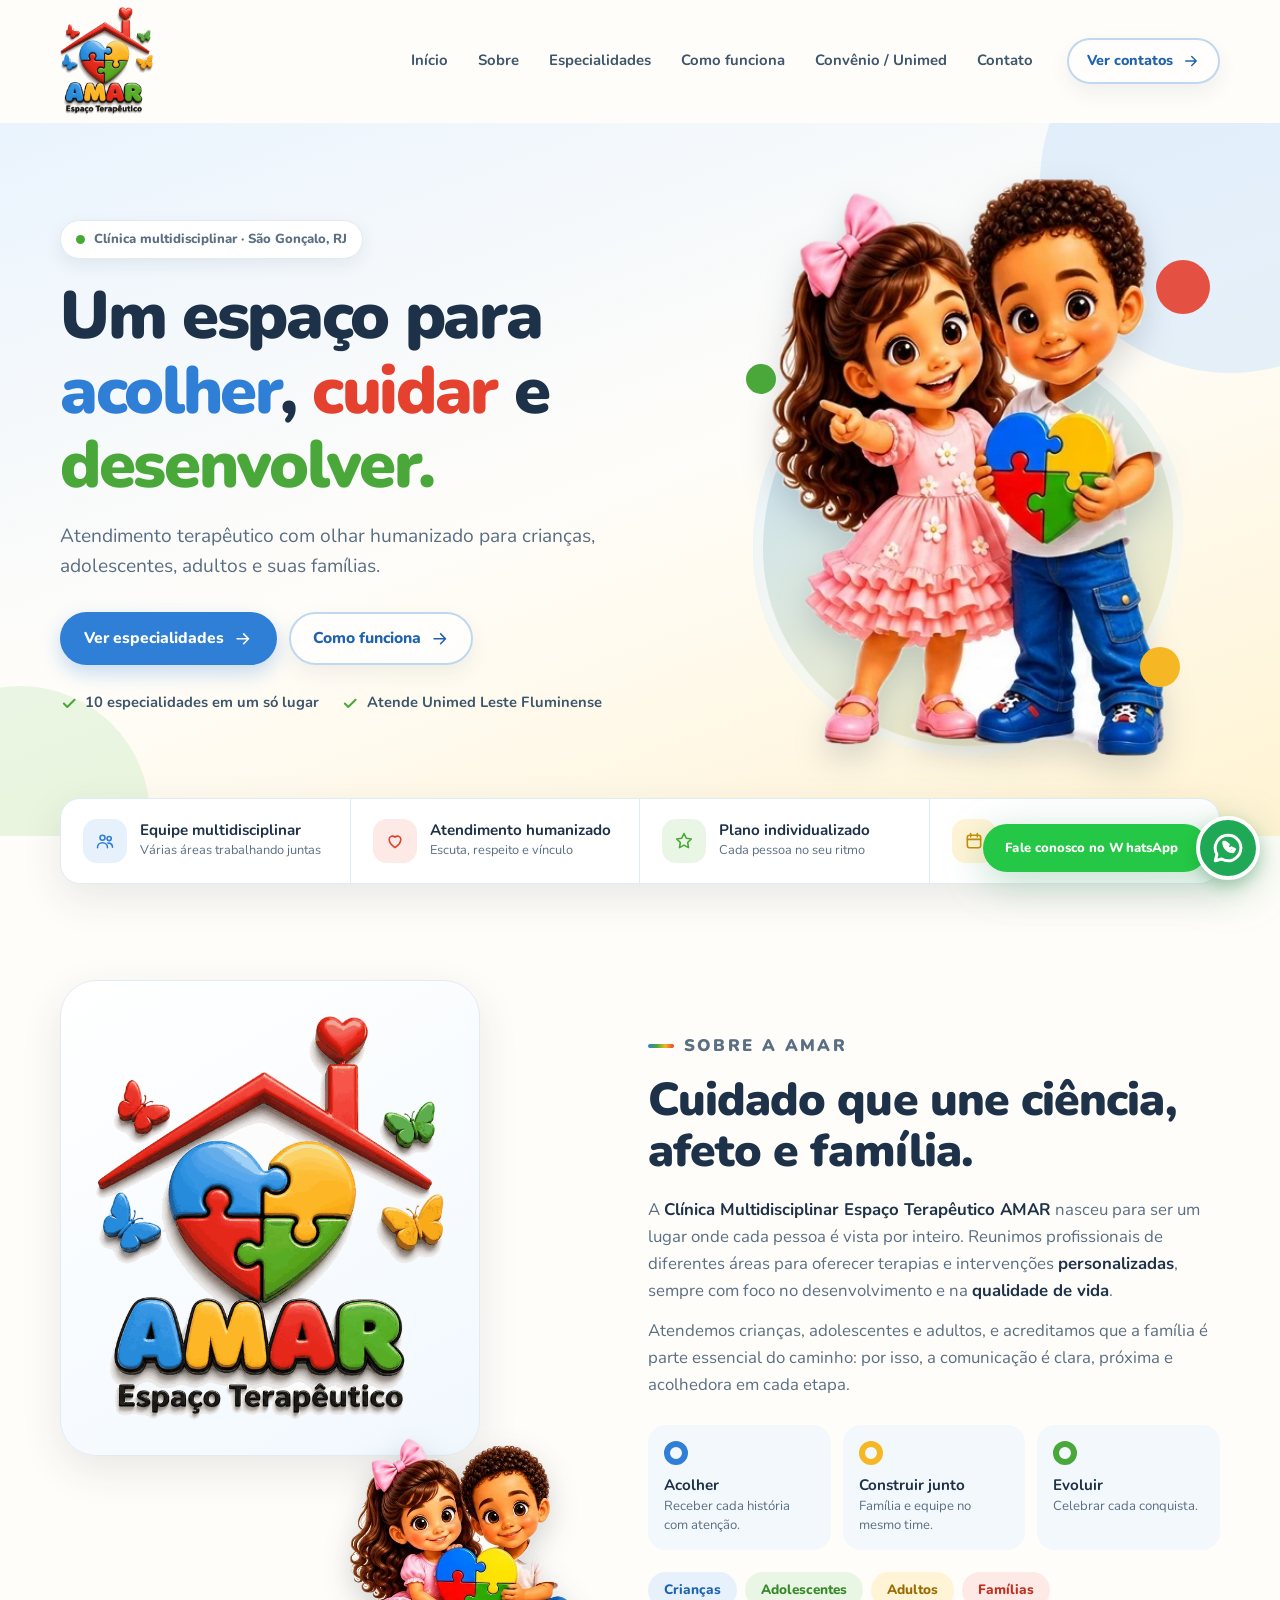
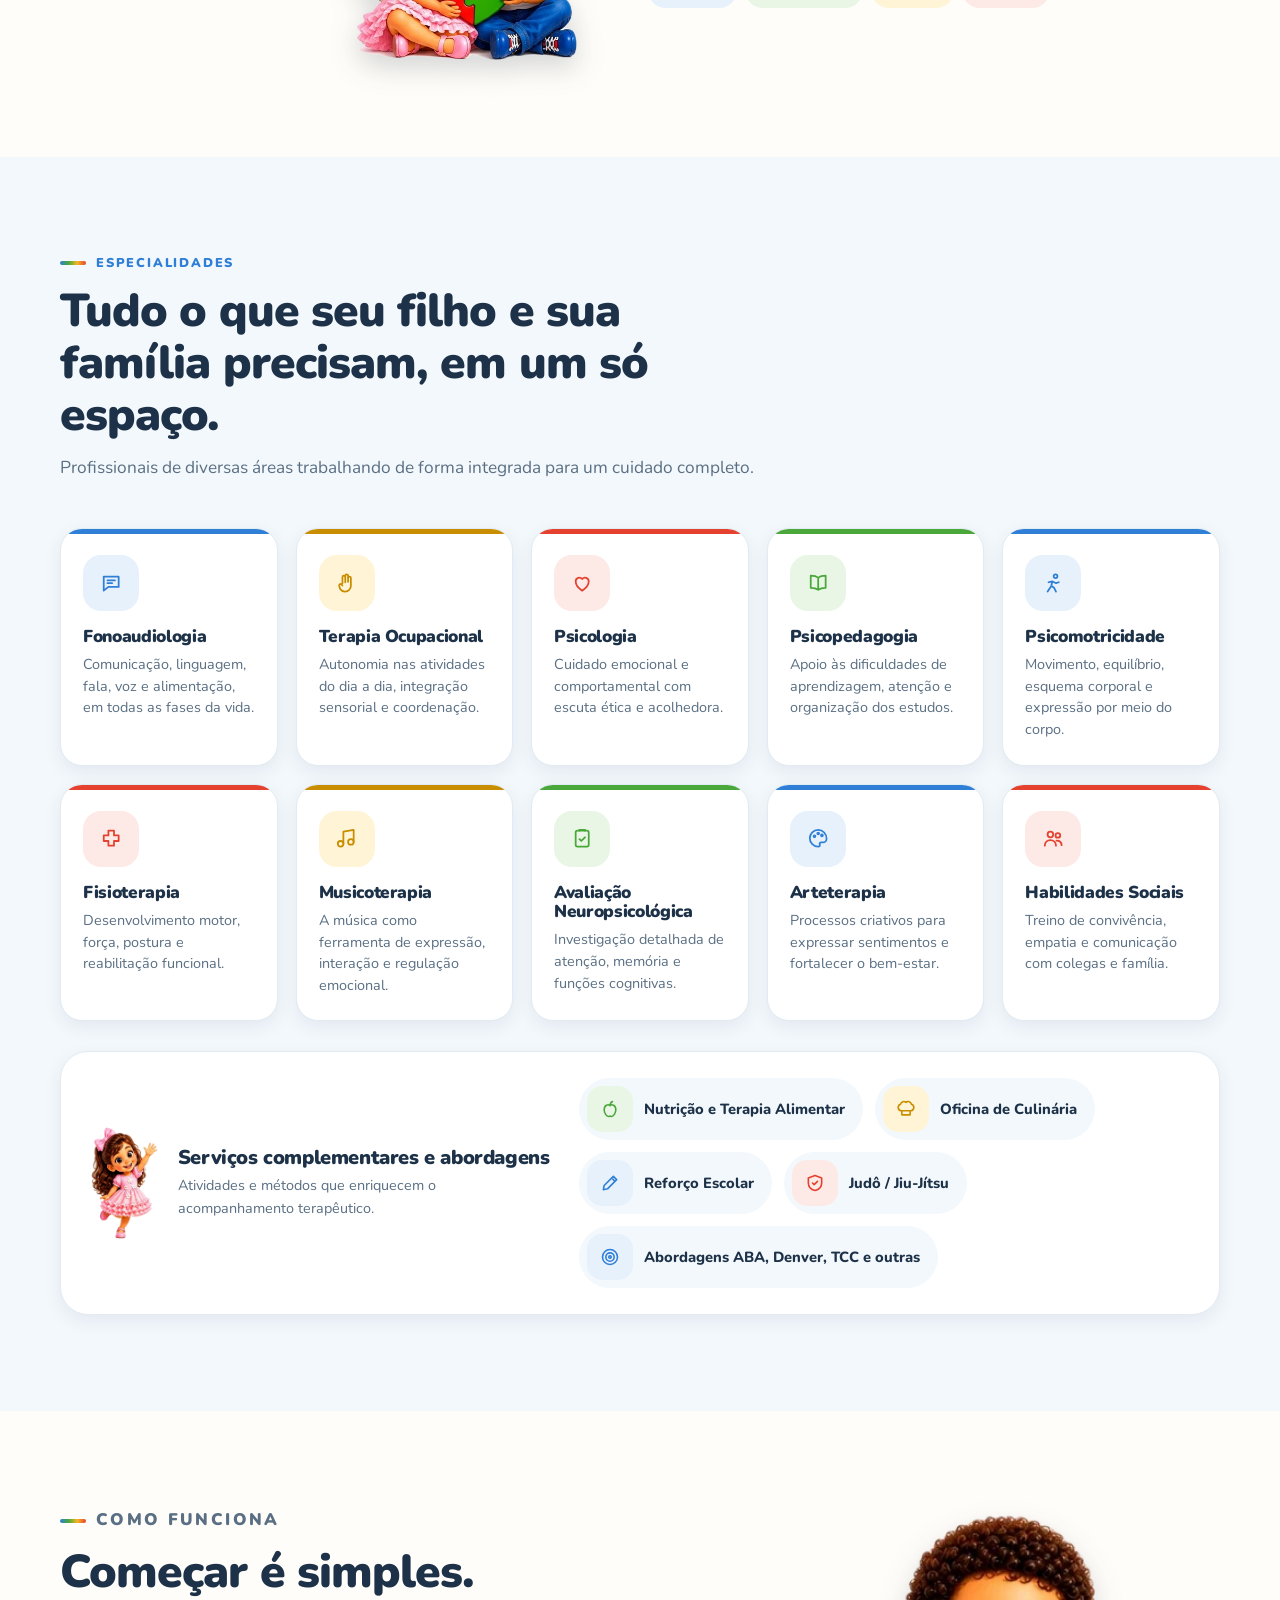
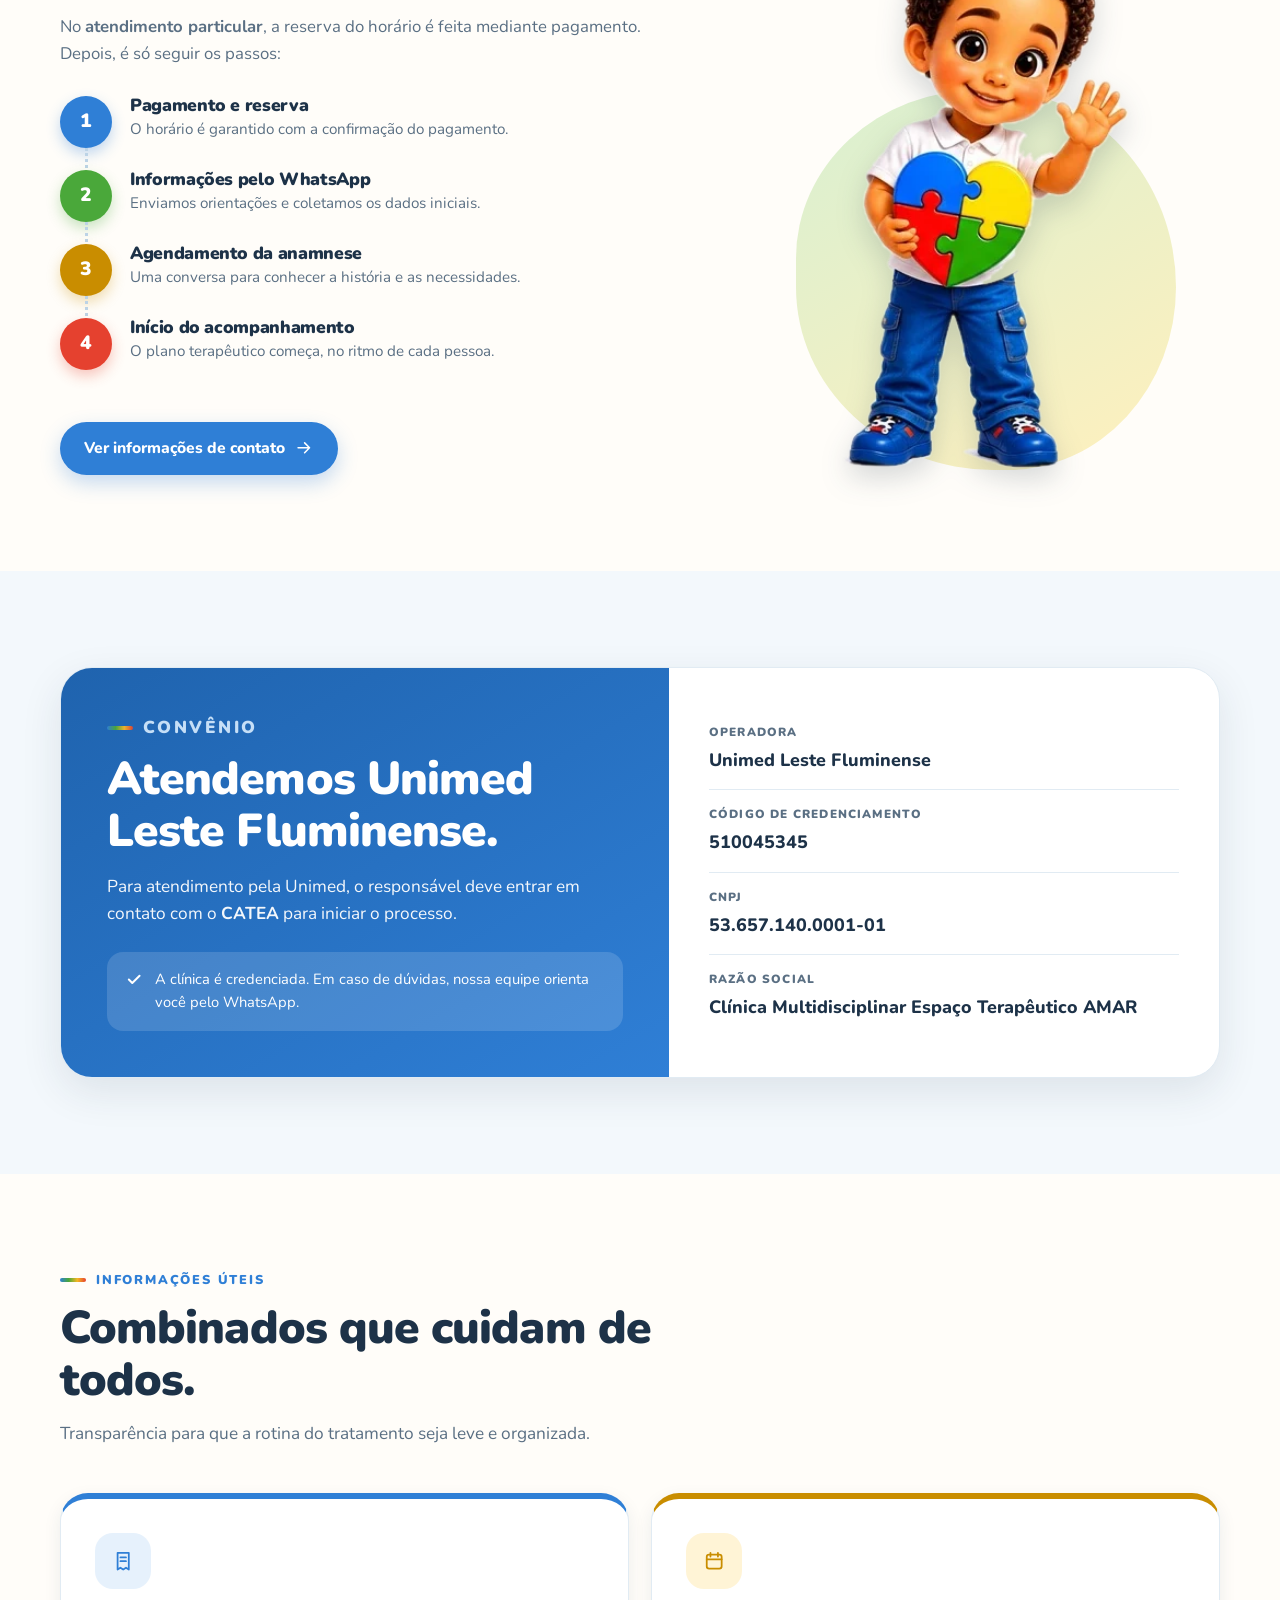
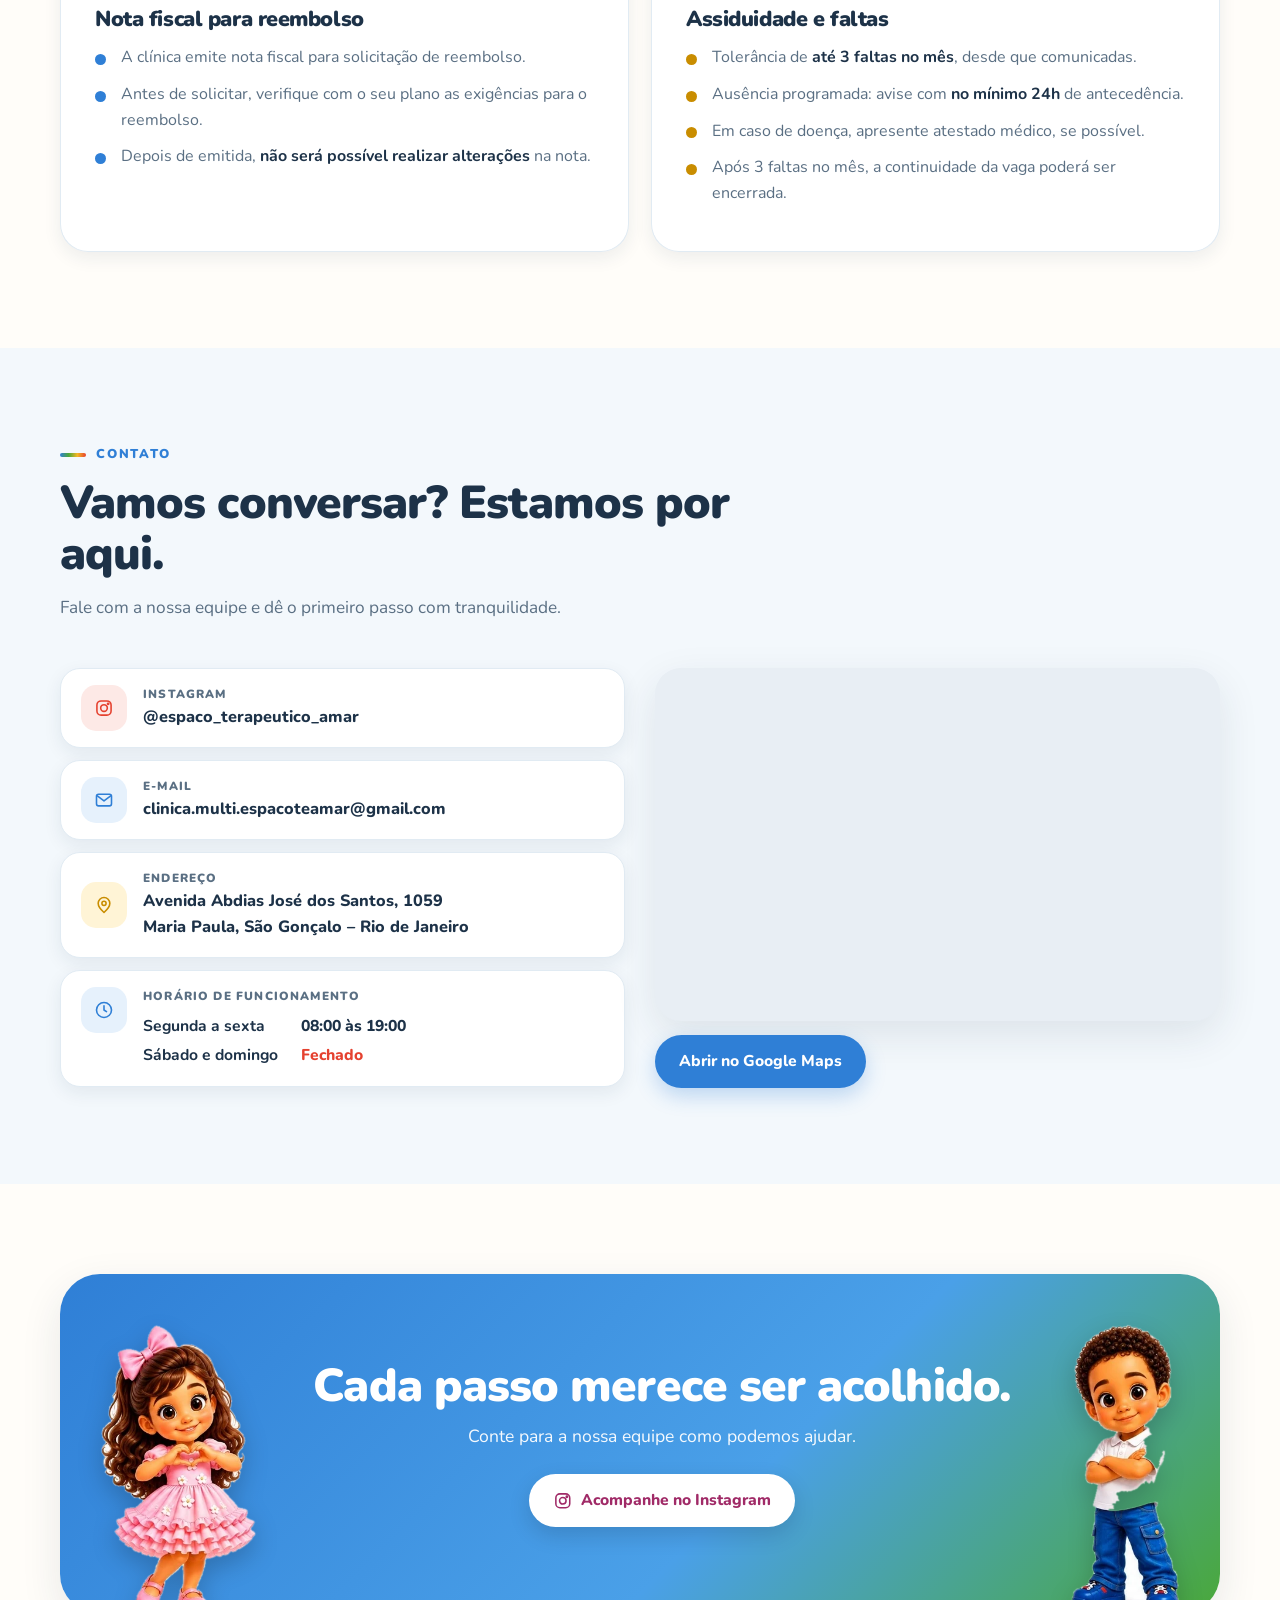
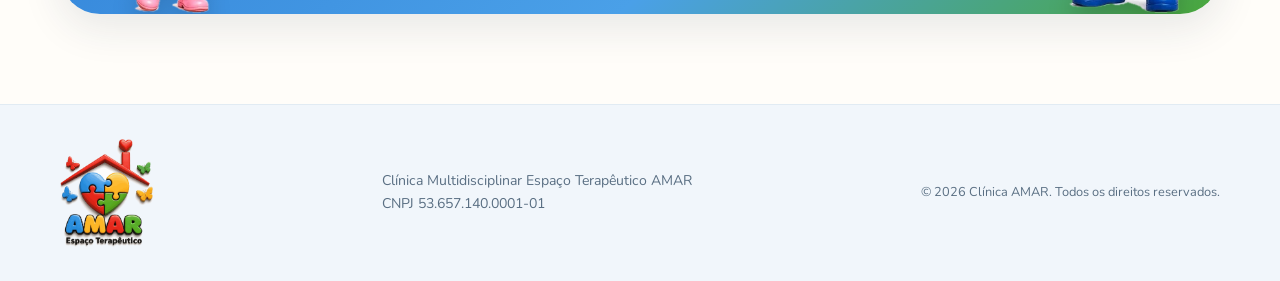
==== commit 8818055a: "style: aprimora contato flutuante do WhatsApp" ====
--- a/index.html
+++ b/index.html
@@ -314,10 +314,10 @@
   </div>
 </footer>
 
-<!-- Botão flutuante WhatsApp -->
+<!-- Contato flutuante: faixa verde + atalho circular do WhatsApp -->
 <a class="wa-float" href="https://wa.me/5521994339208?text=Ol%C3%A1!%20Gostaria%20de%20falar%20com%20a%20equipe%20da%20Cl%C3%ADnica%20AMAR." target="_blank" rel="noopener noreferrer" aria-label="Fale conosco pelo WhatsApp">
-  <svg class="ic"><use href="#i-whatsapp"/></svg>
-  <span>Fale conosco</span>
+  <span class="wa-float-label">Fale conosco no WhatsApp</span>
+  <span class="wa-float-icon" aria-hidden="true"><svg class="ic"><use href="#i-whatsapp"/></svg></span>
 </a>
 
 <script src="script.js"></script>
--- a/style.css
+++ b/style.css
@@ -206,11 +206,15 @@
 .foot{display:flex;align-items:center;justify-content:space-between;gap:24px;flex-wrap:wrap;font-size:.88rem;color:var(--muted)}
 .foot .copy{font-size:.8rem}
 
-/* WhatsApp flutuante */
-.wa-float{position:fixed;right:20px;bottom:20px;z-index:60;display:inline-flex;align-items:center;gap:10px;width:64px;height:64px;justify-content:center;padding:0;border-radius:50%;background:var(--wa);color:#fff;font-weight:800;box-shadow:0 10px 26px rgba(31,168,85,.45);transition:transform .2s,background .2s}
-.wa-float .ic{width:36px;height:36px}.wa-float span{position:absolute;width:1px;height:1px;overflow:hidden;clip:rect(0 0 0 0);white-space:nowrap}
-.wa-float:hover{transform:translateY(-3px) scale(1.03);background:var(--wa-d)}
-.wa-float:before{content:"";position:absolute;inset:0;border-radius:inherit;box-shadow:0 0 0 0 rgba(31,168,85,.5);animation:pulse 2.6s infinite;pointer-events:none}
+/* WhatsApp flutuante: faixa verde com atalho circular, sem outros canais. */
+.wa-float{position:fixed;right:20px;bottom:20px;z-index:60;display:flex;align-items:center;gap:0;color:#fff;font-weight:800;filter:drop-shadow(0 10px 20px rgba(22,138,68,.28));transition:transform .2s}
+.wa-float-label{display:flex;align-items:center;min-height:48px;margin-right:-12px;padding:0 30px 0 22px;border-radius:999px;background:#25c746;font-size:.82rem;letter-spacing:.005em;white-space:nowrap}
+.wa-float-icon{position:relative;z-index:1;display:grid;place-items:center;width:64px;height:64px;border:4px solid #fff;border-radius:50%;background:var(--wa);box-shadow:0 6px 14px rgba(12,105,52,.24)}
+.wa-float-icon .ic{width:34px;height:34px;stroke-width:2.1}
+.wa-float:hover{transform:translateY(-3px)}
+.wa-float:hover .wa-float-label{background:#1db83e}
+.wa-float:hover .wa-float-icon{background:var(--wa-d)}
+.wa-float-icon:after{content:"";position:absolute;inset:0;border-radius:inherit;box-shadow:0 0 0 0 rgba(31,168,85,.45);animation:pulse 2.6s infinite;pointer-events:none}
 @keyframes pulse{70%,100%{box-shadow:0 0 0 18px rgba(31,168,85,0)}}
 
 /* Animações progressivas: o conteúdo permanece legível sem JavaScript. */
@@ -266,7 +270,10 @@
   .trust li:last-child{border:0}
   .actions .btn{width:100%}
   .info-card{padding:26px 22px}
-  .wa-float{right:14px;bottom:14px;height:56px;padding:0 18px 0 14px}
+  .wa-float{right:14px;bottom:14px}
+  .wa-float-label{min-height:44px;padding:0 24px 0 17px;font-size:.72rem}
+  .wa-float-icon{width:56px;height:56px;border-width:3px}
+  .wa-float-icon .ic{width:30px;height:30px}
 }
 @media(prefers-reduced-motion:reduce){
   *{animation:none!important;transition:none!important}
@@ -277,6 +284,3 @@
 
 
 @media(max-width:480px){.nav{height:104px}.brand img{height:90px}.menu{top:104px}}
-
-
-@media(max-width:480px){.wa-float{width:60px;height:60px;padding:0}}
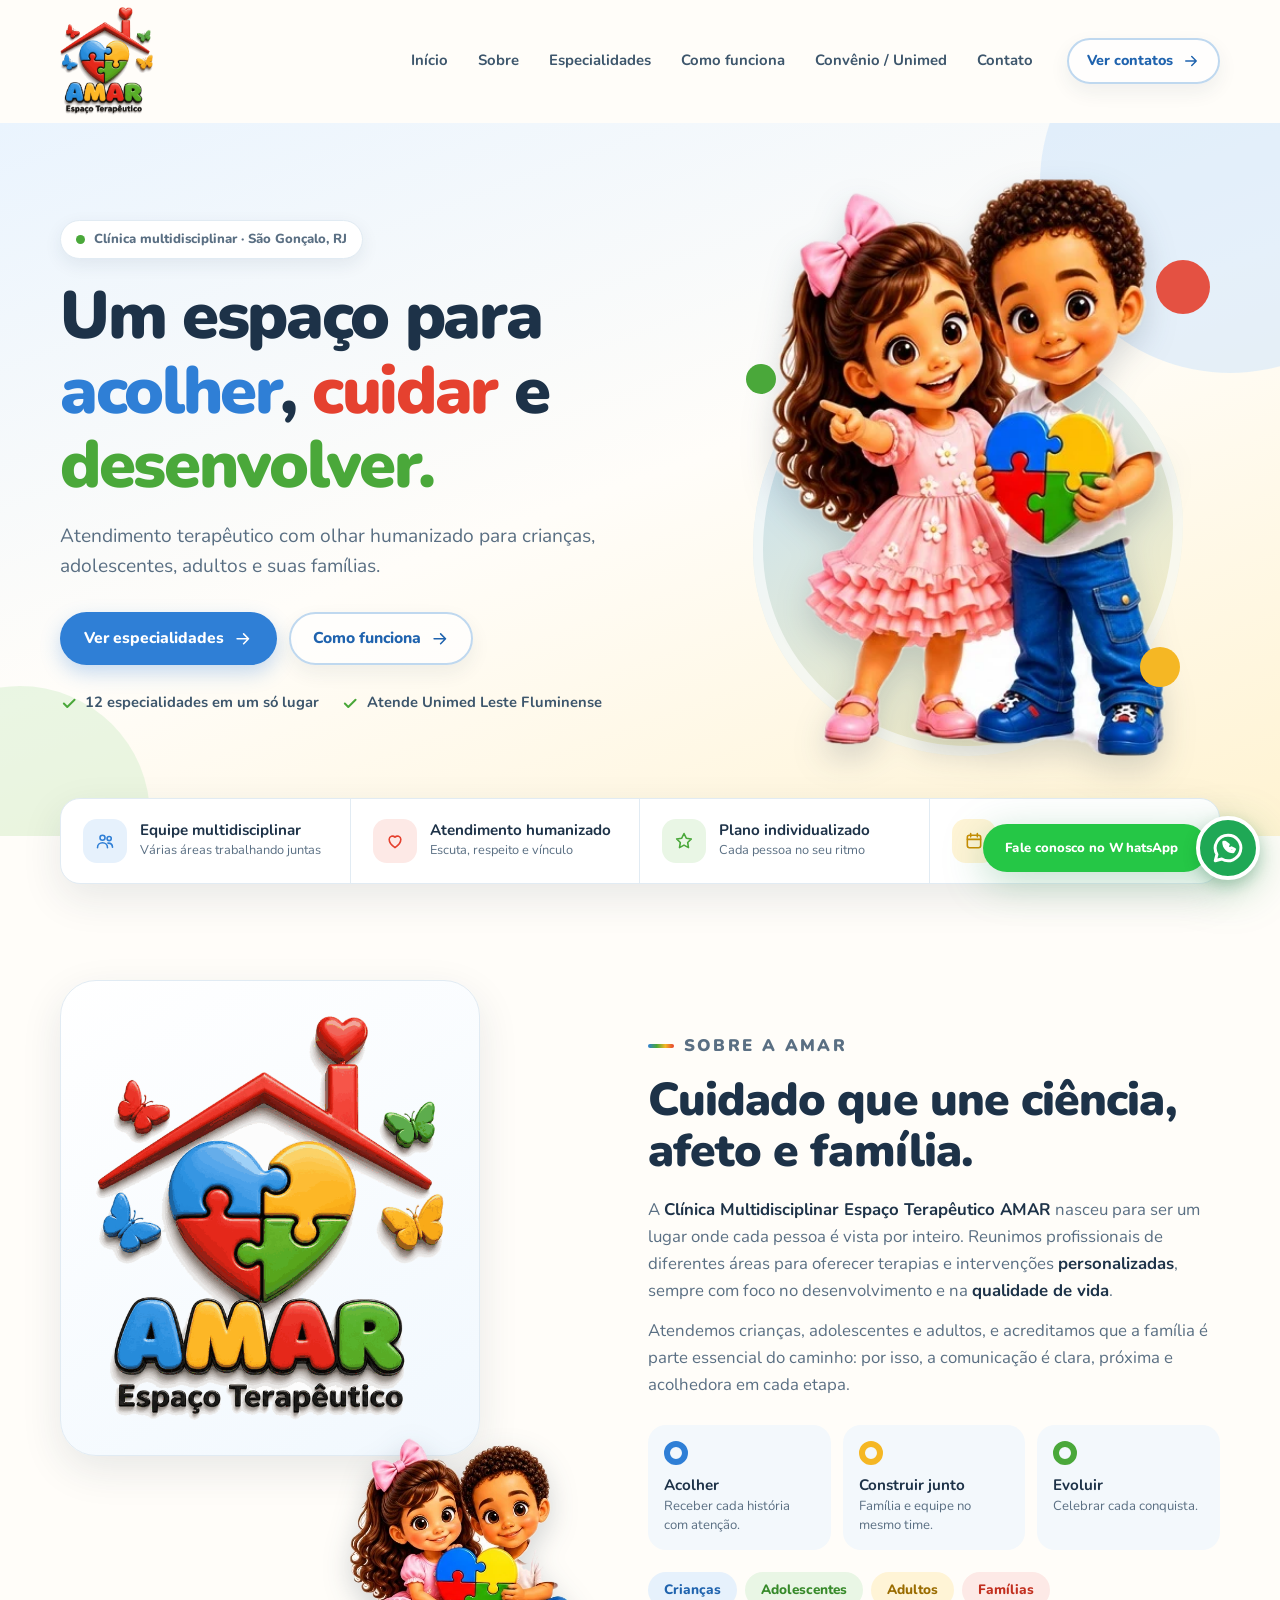
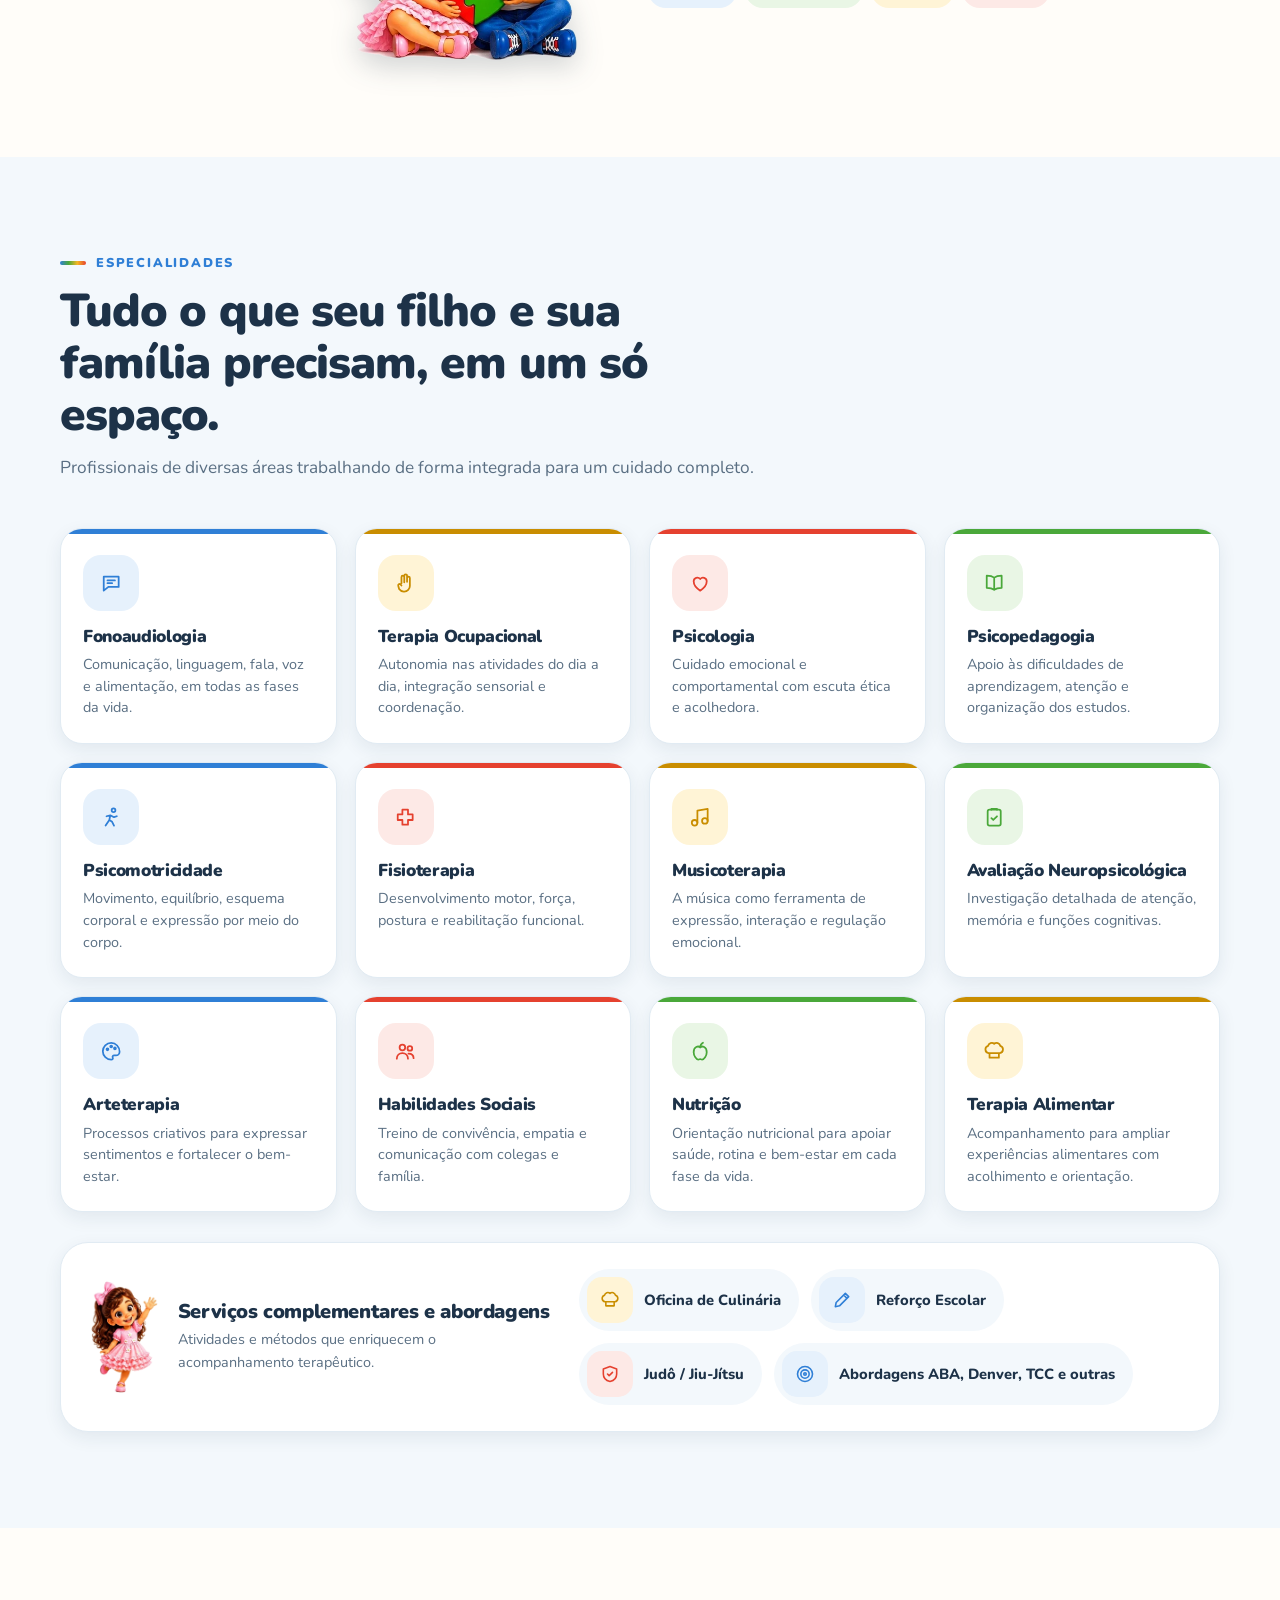
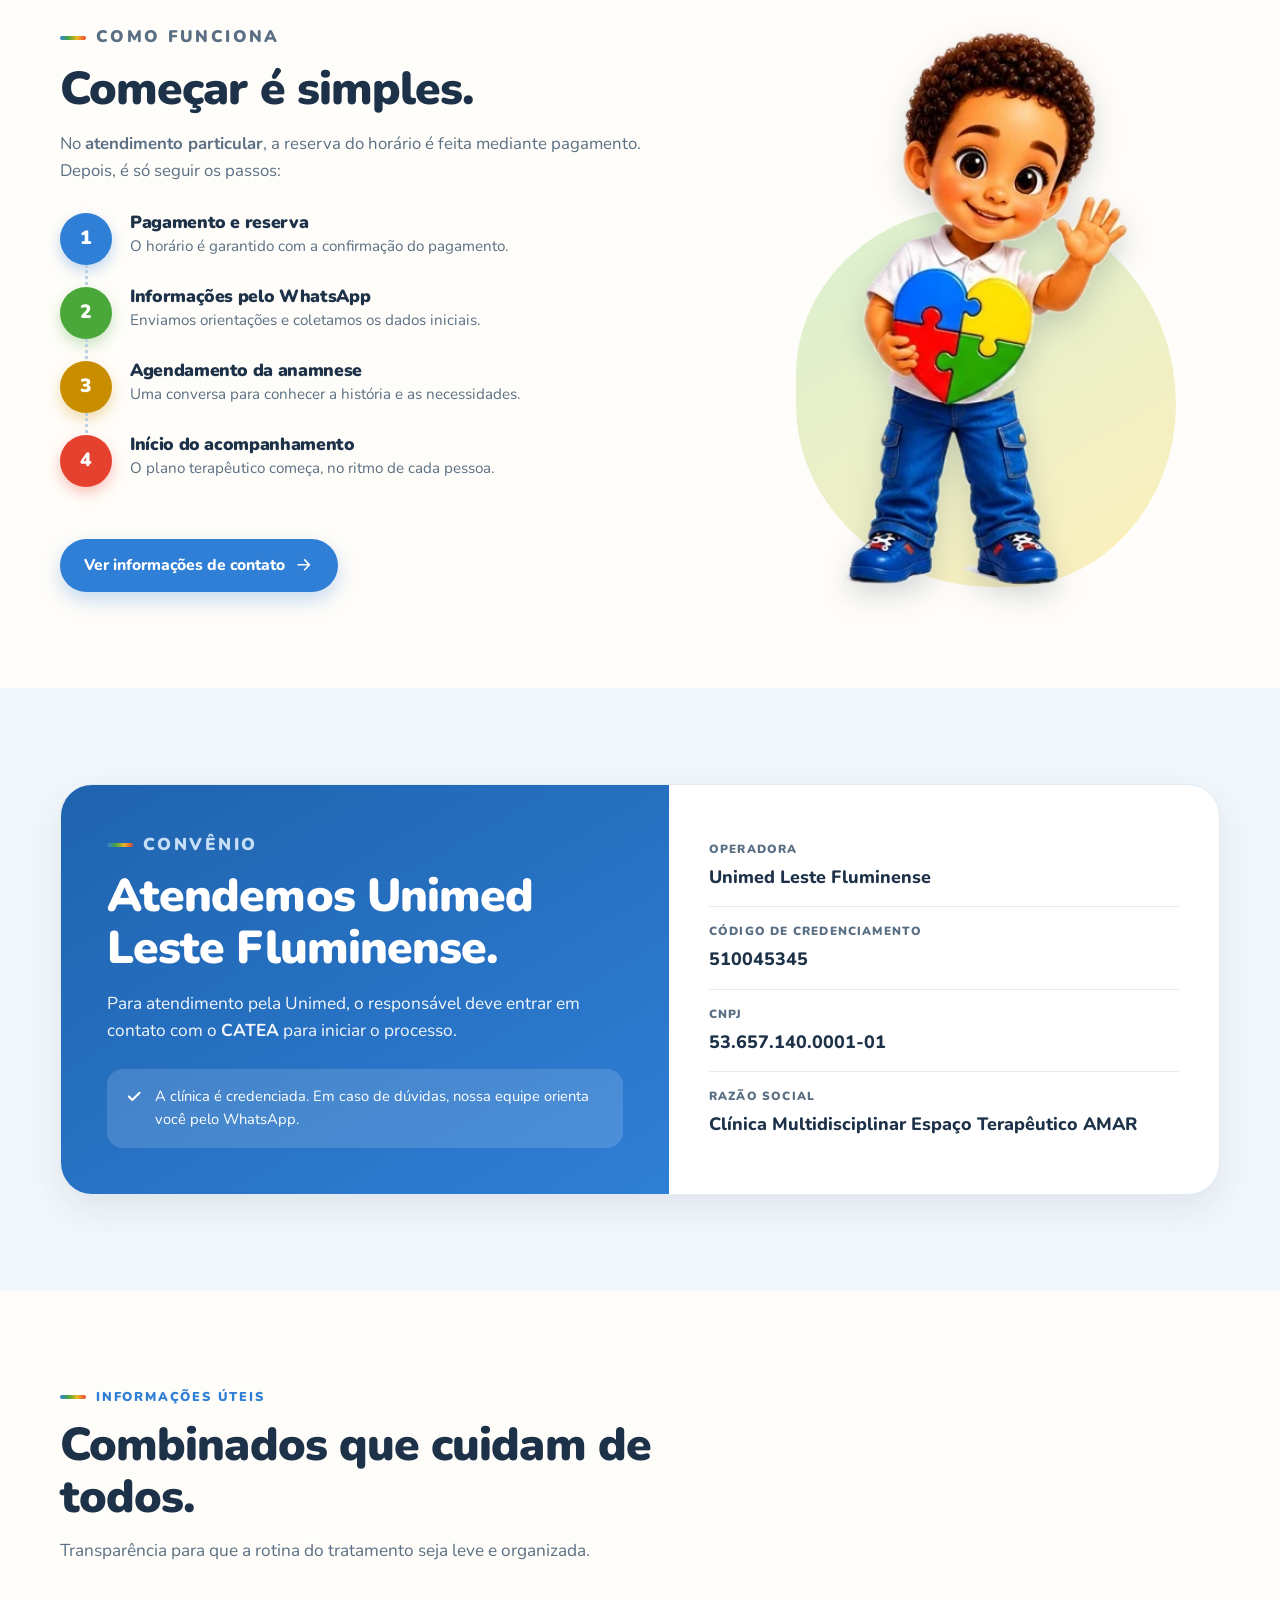
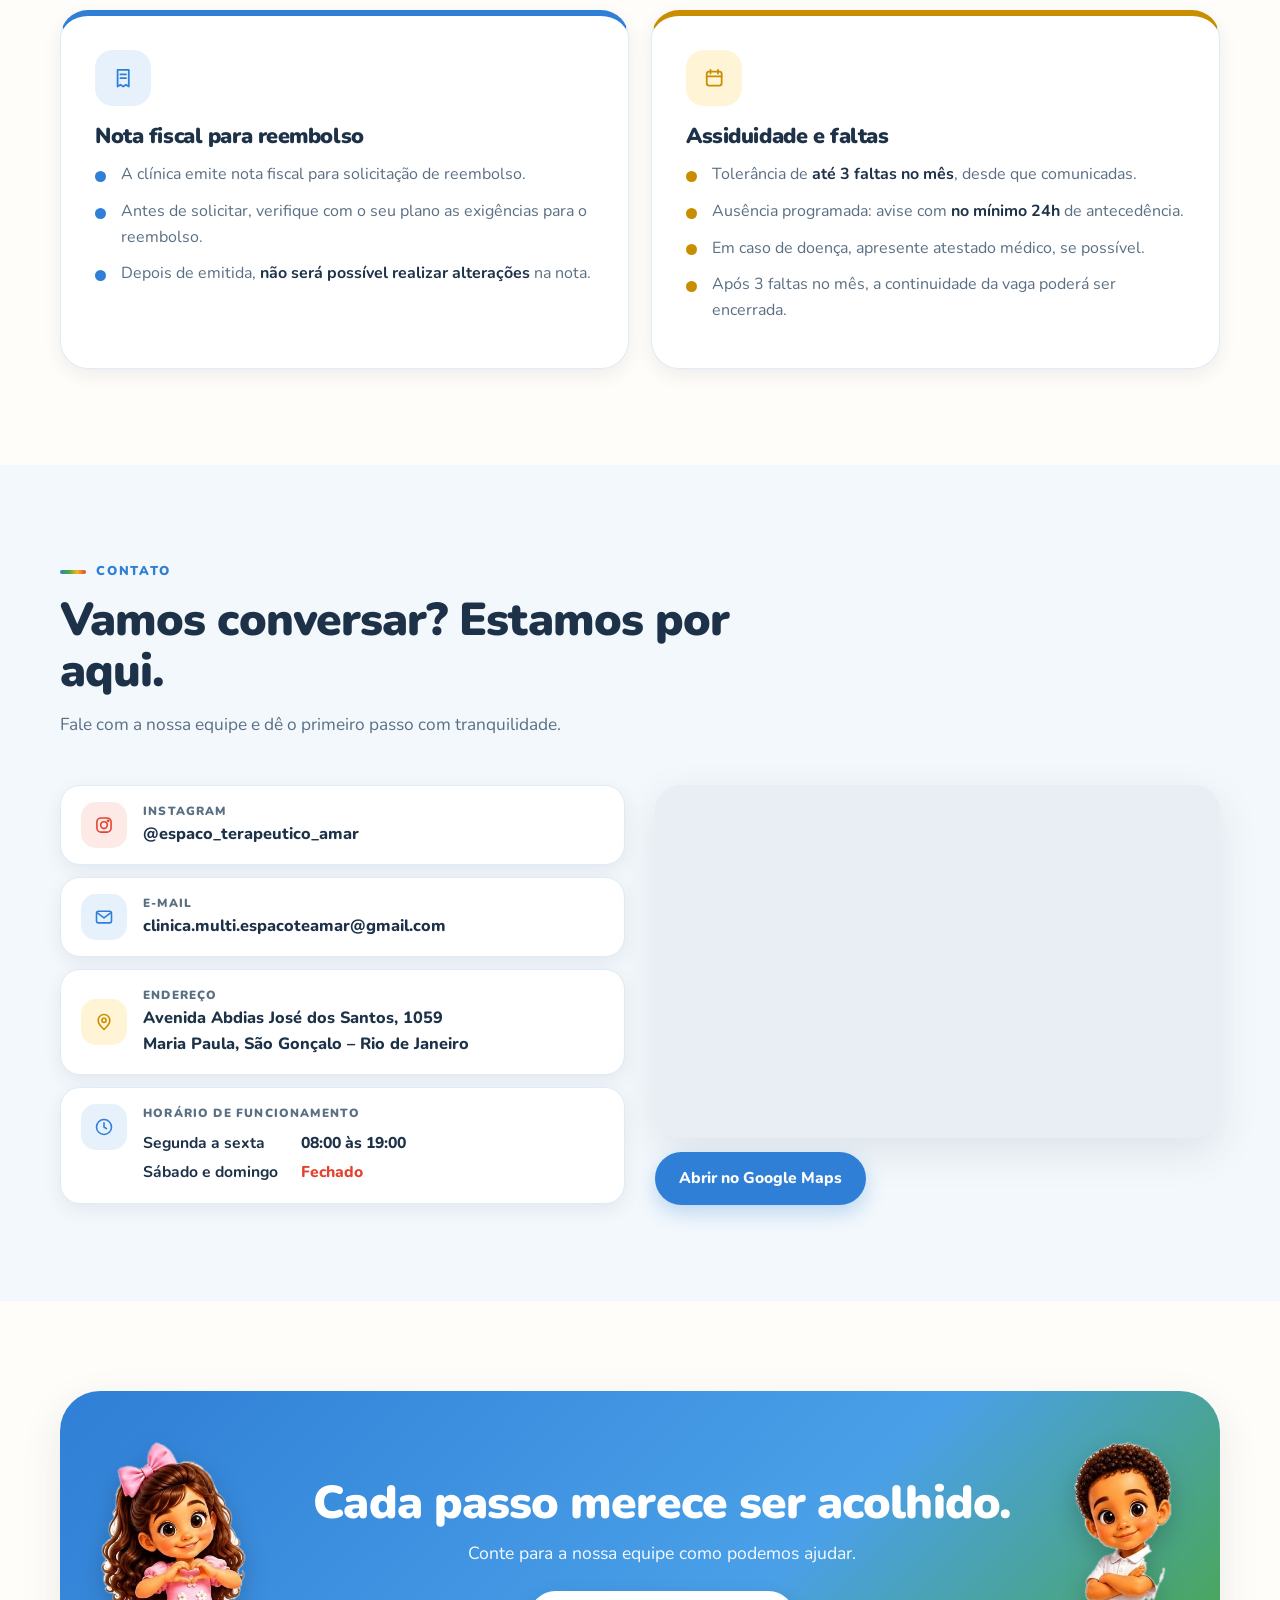
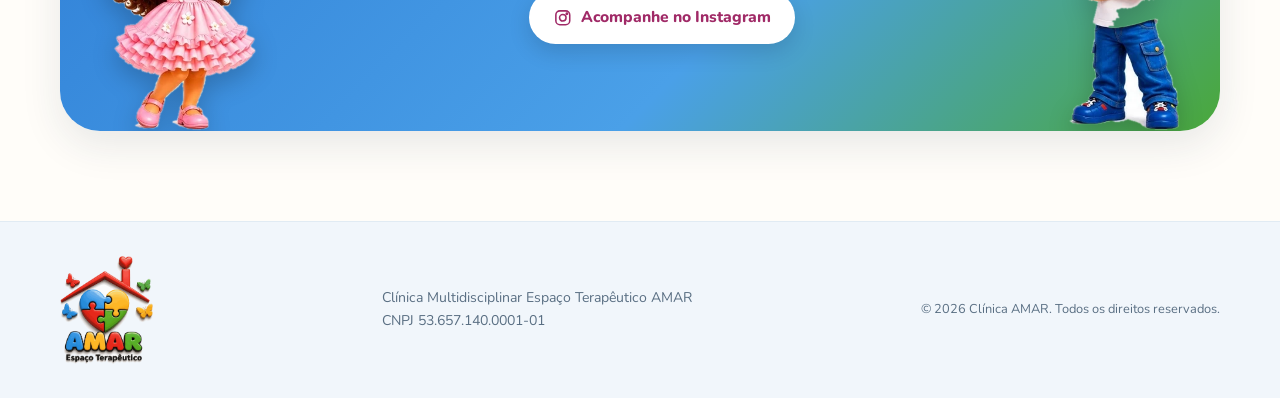
==== commit 8e59844a: "feat: destaca nutrição e terapia alimentar" ====
--- a/index.html
+++ b/index.html
@@ -92,7 +92,7 @@
           <a class="btn btn-outline" href="#como-funciona">Como funciona <svg class="ic"><use href="#i-arrow"/></svg></a>
         </div>
         <ul class="hero-points">
-          <li><svg class="ic"><use href="#i-check"/></svg> 10 especialidades em um só lugar</li>
+          <li><svg class="ic"><use href="#i-check"/></svg> 12 especialidades em um só lugar</li>
           <li><svg class="ic"><use href="#i-check"/></svg> Atende Unimed Leste Fluminense</li>
         </ul>
       </div>
@@ -162,6 +162,8 @@
         <article class="card c-green reveal"><span class="ico"><svg class="ic"><use href="#i-neuro"/></svg></span><h3>Avaliação Neuropsicológica</h3><p>Investigação detalhada de atenção, memória e funções cognitivas.</p></article>
         <article class="card c-blue reveal"><span class="ico"><svg class="ic"><use href="#i-arte"/></svg></span><h3>Arteterapia</h3><p>Processos criativos para expressar sentimentos e fortalecer o bem-estar.</p></article>
         <article class="card c-red reveal"><span class="ico"><svg class="ic"><use href="#i-social"/></svg></span><h3>Habilidades Sociais</h3><p>Treino de convivência, empatia e comunicação com colegas e família.</p></article>
+        <article class="card c-green reveal"><span class="ico"><svg class="ic"><use href="#i-nutri"/></svg></span><h3>Nutrição</h3><p>Orientação nutricional para apoiar saúde, rotina e bem-estar em cada fase da vida.</p></article>
+        <article class="card c-yellow reveal"><span class="ico"><svg class="ic"><use href="#i-culinaria"/></svg></span><h3>Terapia Alimentar</h3><p>Acompanhamento para ampliar experiências alimentares com acolhimento e orientação.</p></article>
       </div>
 
       <div class="extra reveal">
@@ -173,7 +175,6 @@
           </div>
         </div>
         <ul class="extra-list">
-          <li><span class="ico sm c-green"><svg class="ic"><use href="#i-nutri"/></svg></span>Nutrição e Terapia Alimentar</li>
           <li><span class="ico sm c-yellow"><svg class="ic"><use href="#i-culinaria"/></svg></span>Oficina de Culinária</li>
           <li><span class="ico sm c-blue"><svg class="ic"><use href="#i-reforco"/></svg></span>Reforço Escolar</li>
           <li><span class="ico sm c-red"><svg class="ic"><use href="#i-judo"/></svg></span>Judô / Jiu-Jítsu</li>
--- a/style.css
+++ b/style.css
@@ -121,7 +121,7 @@
 .audience span:nth-child(4){background:var(--red-l);color:var(--red-d)}
 
 /* Cards de especialidades */
-.cards{display:grid;grid-template-columns:repeat(5,1fr);gap:18px}
+.cards{display:grid;grid-template-columns:repeat(4,1fr);gap:18px}
 .card{background:#fff;border:1px solid var(--line);border-radius:var(--r);padding:26px 22px 24px;box-shadow:var(--shadow-s);position:relative;overflow:hidden;transition:transform .22s,box-shadow .22s}
 .card:before{content:"";position:absolute;left:0;right:0;top:0;height:5px;background:var(--c)}
 .card:hover{transform:translateY(-6px);box-shadow:var(--shadow)}
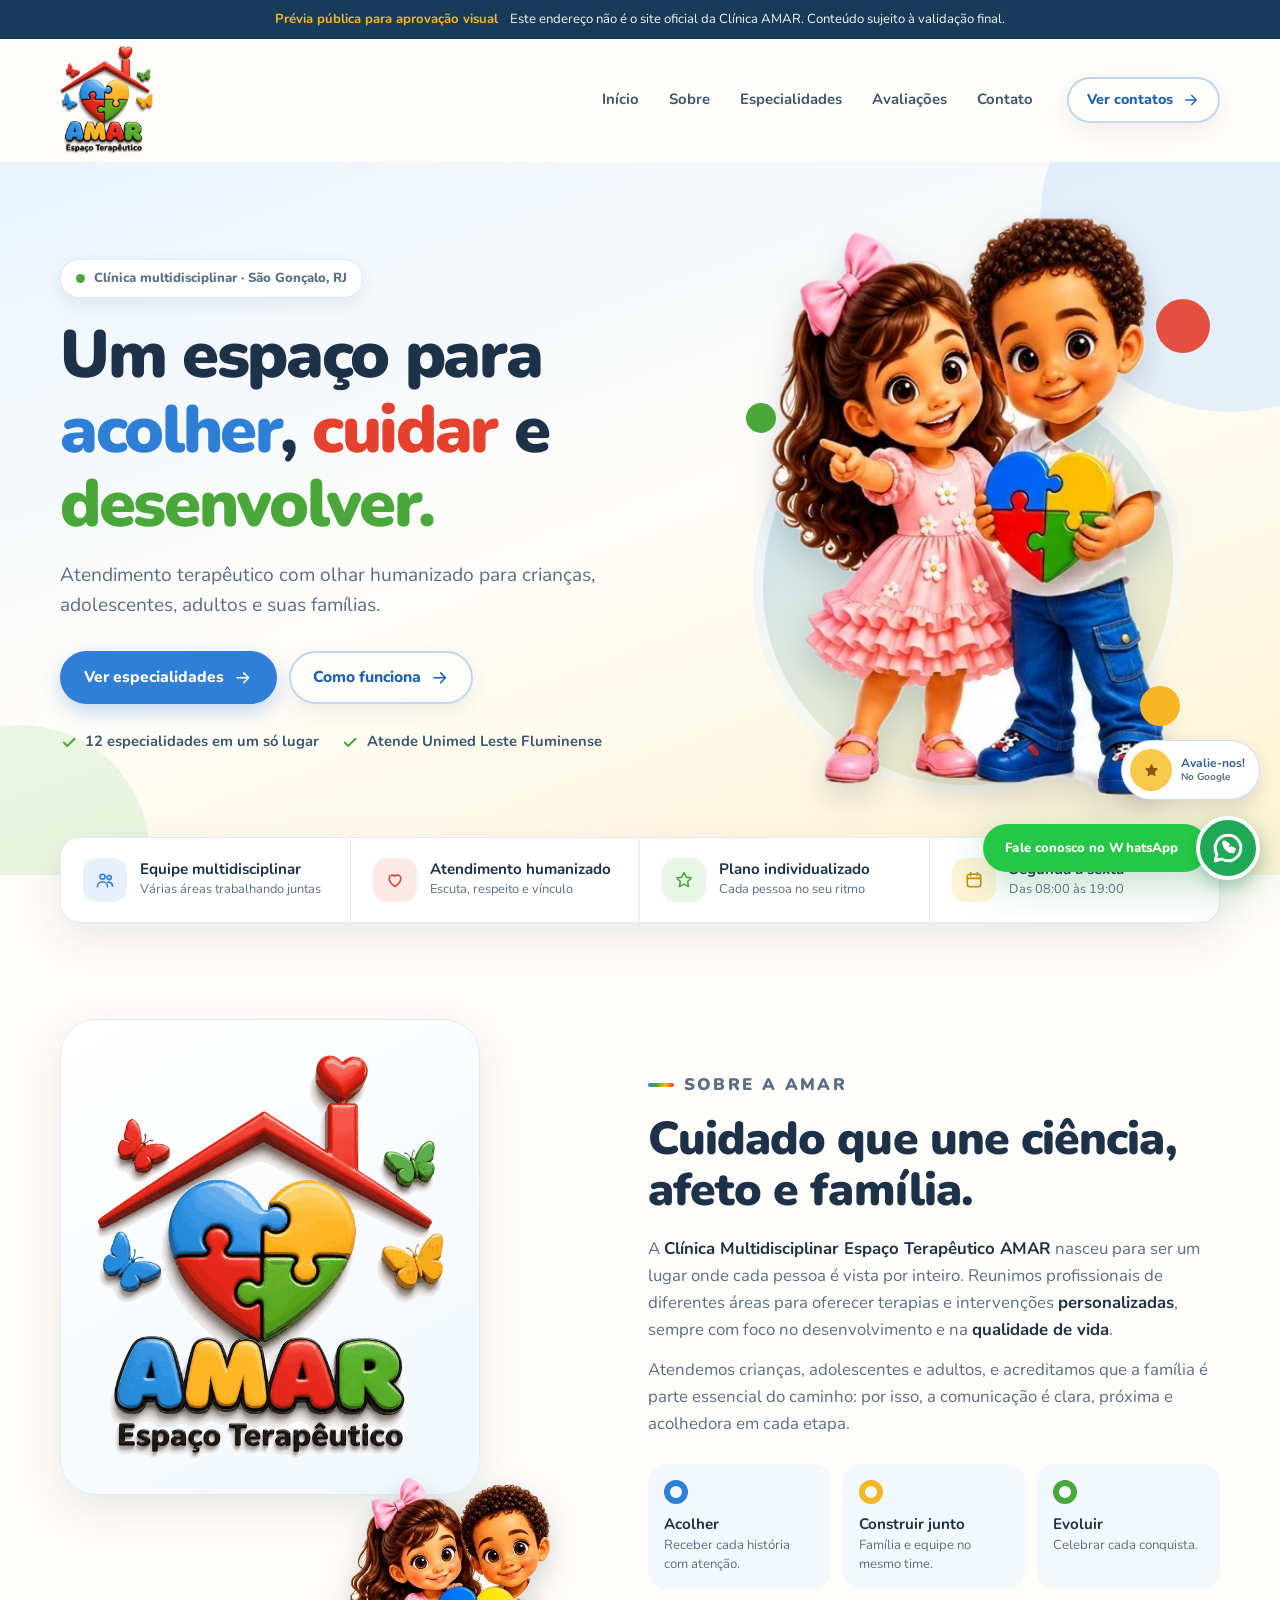
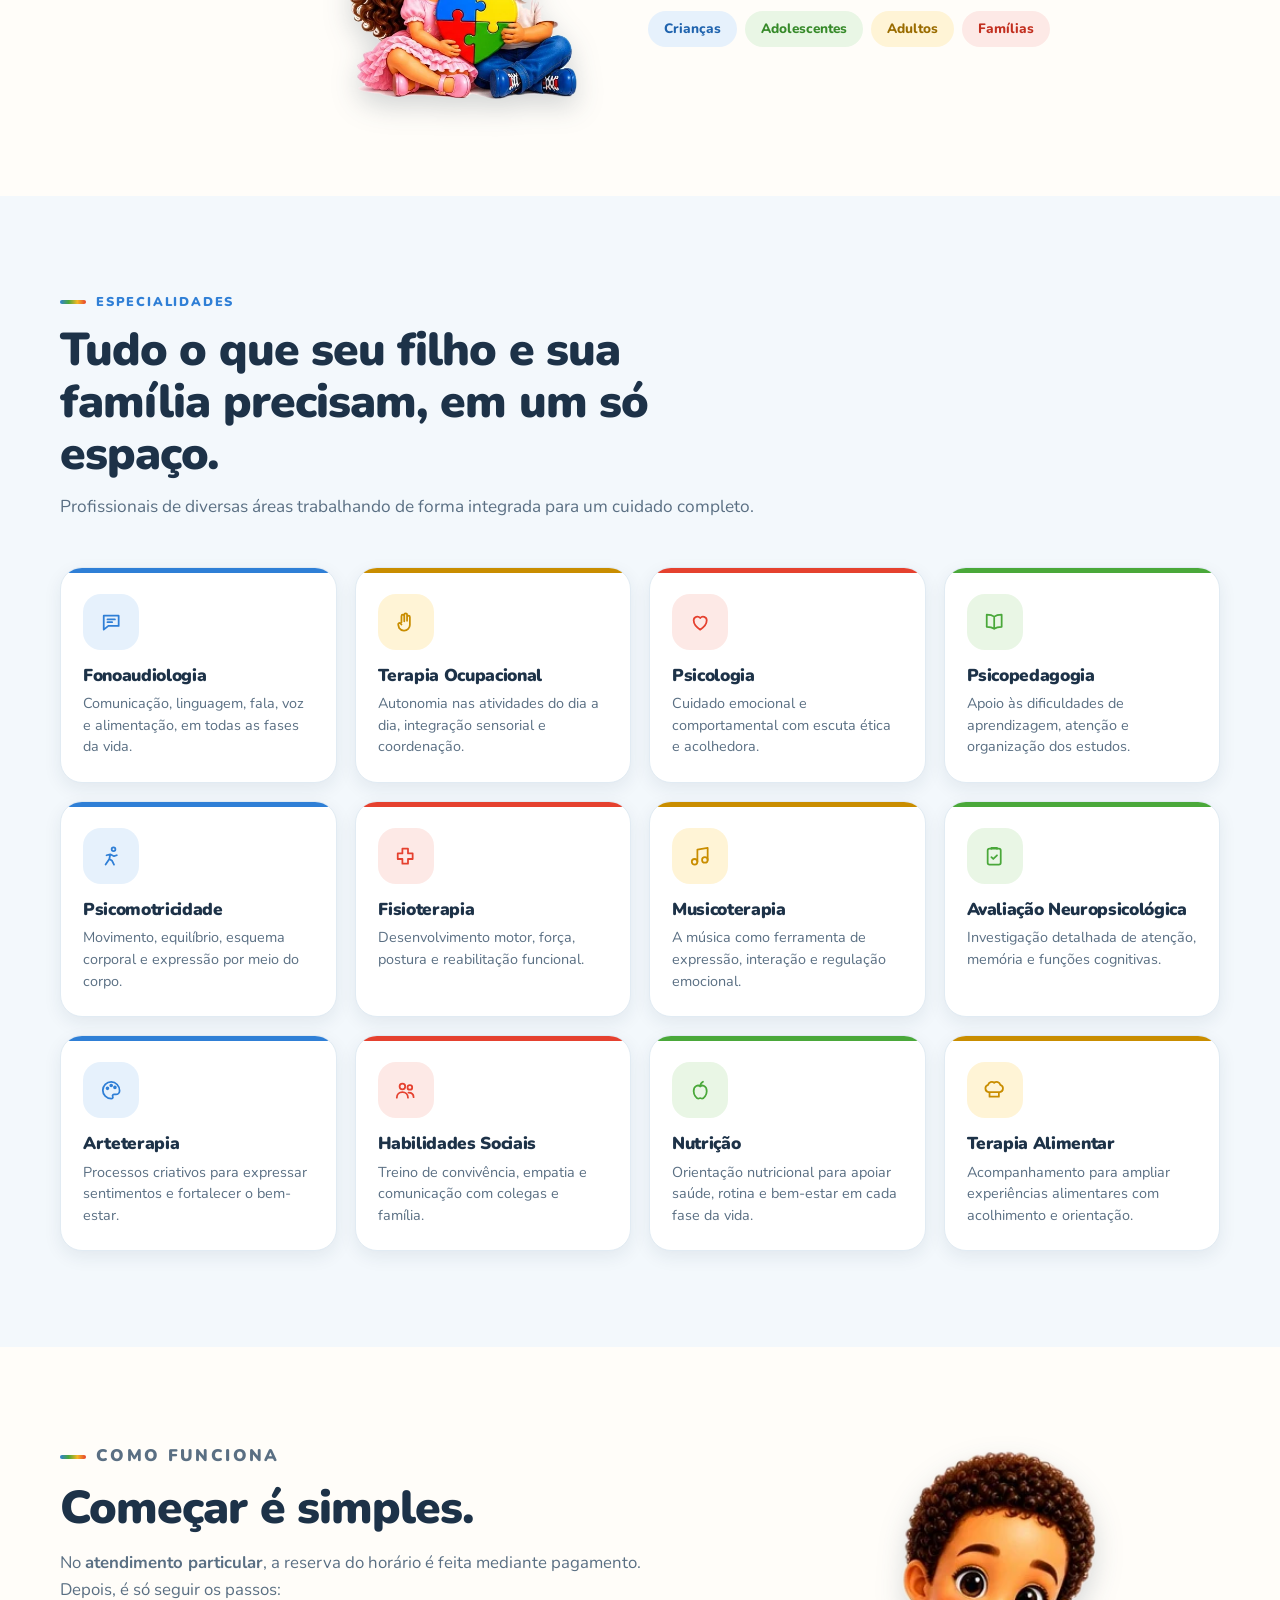
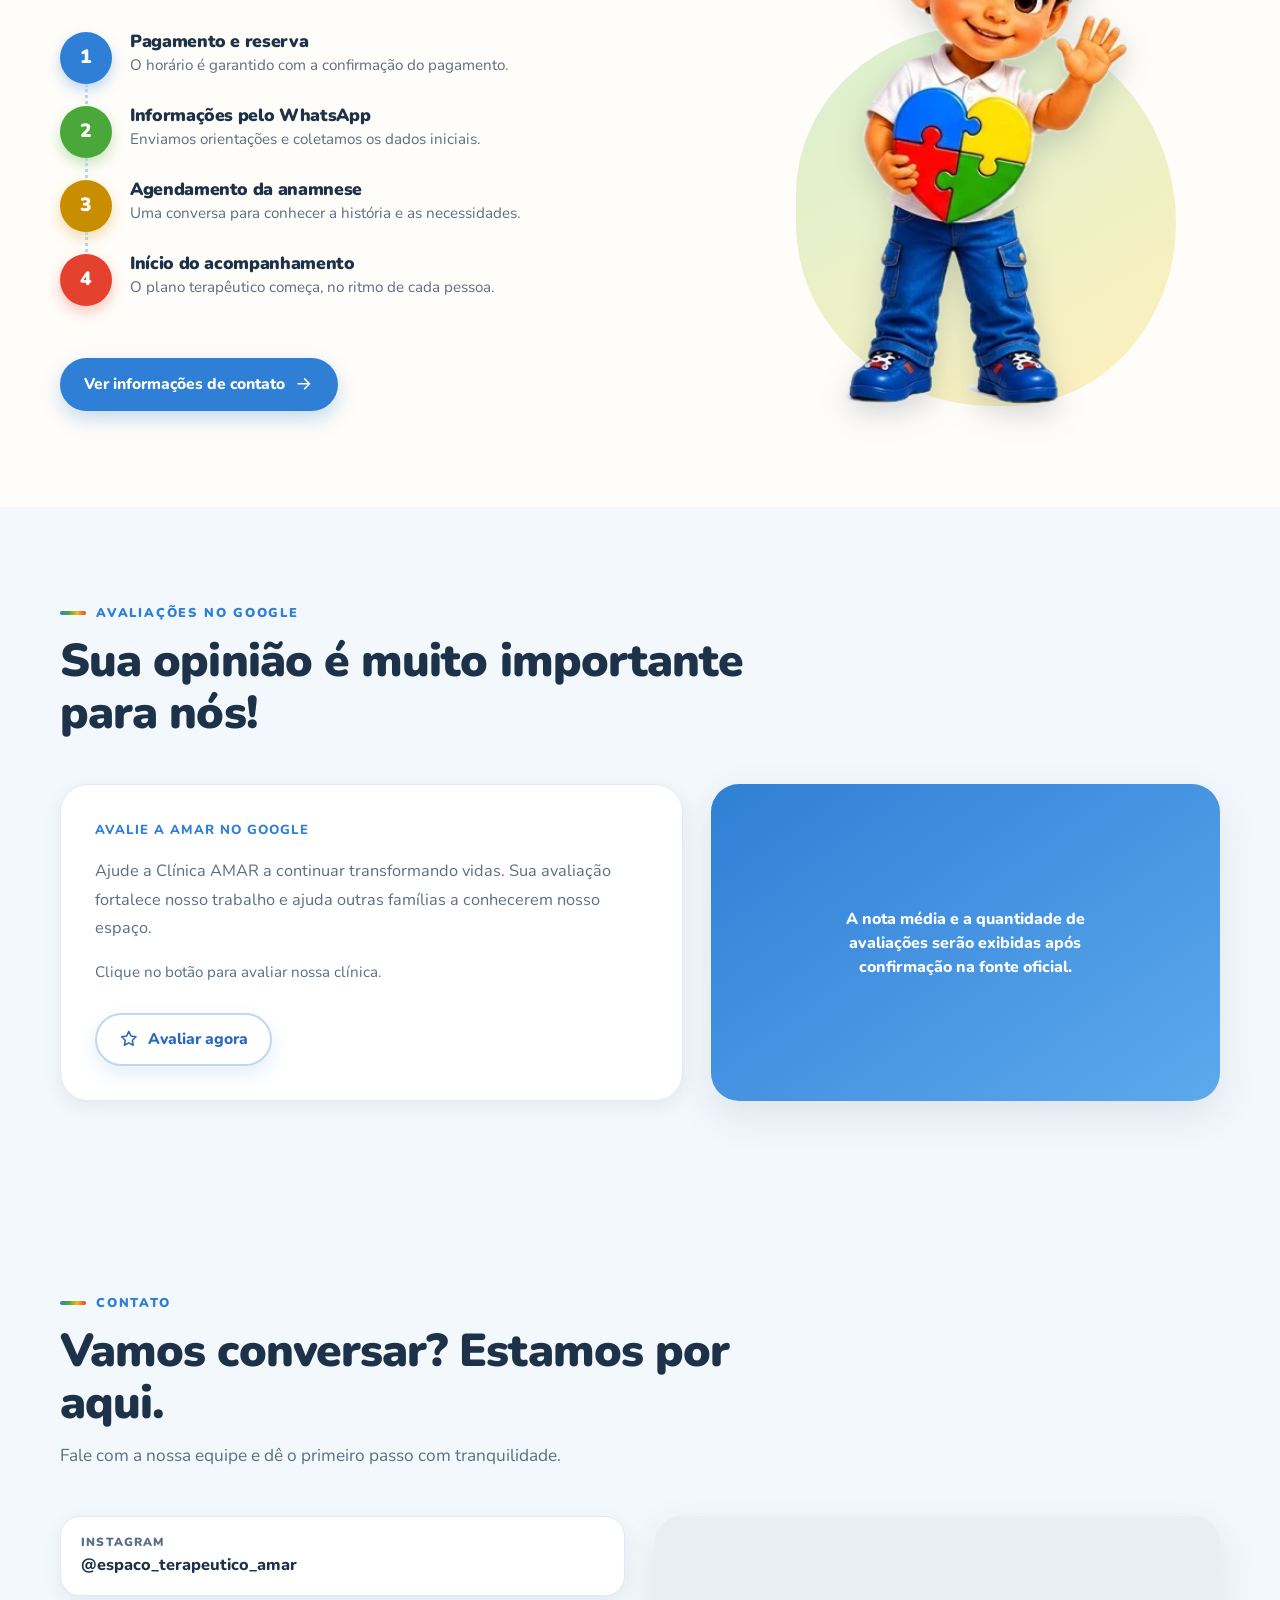
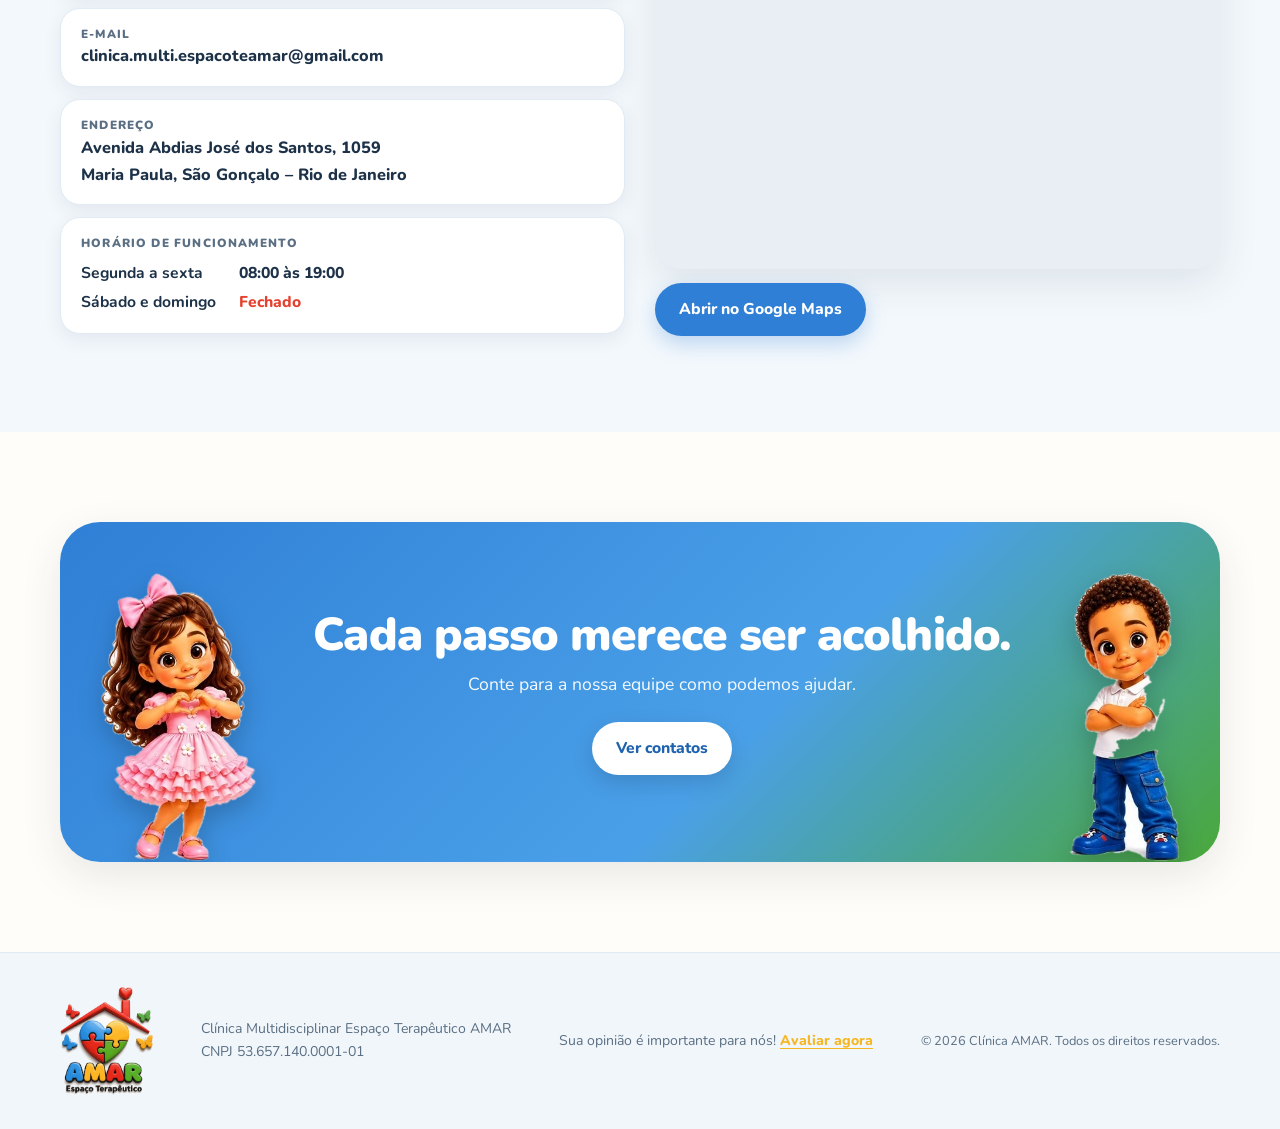
==== commit 0852b894: "feat: publica prévia estática da Clínica AMAR" ====
--- a/index.html
+++ b/index.html
@@ -1,326 +1,56 @@
-﻿<!doctype html>
-<html lang="pt-BR">
+<!doctype html>
+<html lang="en-US">
 <head>
-  <meta charset="utf-8">
+  <meta charset="UTF-8">
   <meta name="viewport" content="width=device-width, initial-scale=1">
-  <title>Clínica AMAR | Espaço Terapêutico em São Gonçalo – RJ</title>
-  <meta name="description" content="Clínica multidisciplinar em São Gonçalo (RJ), com atendimento terapêutico humanizado para crianças, adolescentes, adultos e famílias.">
   <meta name="theme-color" content="#2f7fd6">
-  <meta property="og:title" content="Clínica AMAR | Espaço Terapêutico">
-  <meta property="og:description" content="Um espaço para acolher, cuidar e desenvolver. Atendimento terapêutico com olhar humanizado.">
-  <meta property="og:type" content="website">
-  <meta property="og:url" content="https://rsfbinformatica-n3.github.io/clinica-amar-preview/">
-  <meta property="og:image" content="https://rsfbinformatica-n3.github.io/clinica-amar-preview/assets/logo-amar.png">
-  <link rel="icon" href="assets/logo-mark.png">
-  <link rel="preconnect" href="https://fonts.googleapis.com">
-  <link rel="preconnect" href="https://fonts.gstatic.com" crossorigin>
-  <link href="https://fonts.googleapis.com/css2?family=Nunito:wght@400;600;700;800;900&display=swap" rel="stylesheet">
-  <link rel="stylesheet" href="style.css">
+  <title>Prévia de aprovação — Clínica AMAR</title>
+<meta name='robots' content='max-image-preview:large' />
+<link rel='dns-prefetch' href='//fonts.googleapis.com' />
+
+<link rel='stylesheet' id='amar-font-css' href='https://fonts.googleapis.com/css2?family=Nunito:wght@400;600;700;800;900&#038;display=swap' media='all' />
+<link rel='stylesheet' id='amar-style-css' href='style.css' media='all' />
 </head>
-<body>
-
-<!-- Ícones (sprite SVG) -->
-<svg width="0" height="0" style="position:absolute" aria-hidden="true" focusable="false">
-  <defs>
-    <symbol id="i-fono" viewBox="0 0 24 24"><path d="M4 5h16v11H9l-5 4z"/><path d="M8 9h8M8 12h5"/></symbol>
-    <symbol id="i-to" viewBox="0 0 24 24"><path d="M8 12V5.5a1.5 1.5 0 013 0V11m0-.5V4a1.5 1.5 0 013 0v6.5m0-4a1.5 1.5 0 013 0V15a6 6 0 01-6 6h-.5a6 6 0 01-5-2.7L4.6 15a1.5 1.5 0 012.4-1.7L8 14.5"/></symbol>
-    <symbol id="i-psi" viewBox="0 0 24 24"><path d="M12 20s-7-4.5-7-10a4 4 0 017-2.5A4 4 0 0119 10c0 5.5-7 10-7 10z"/></symbol>
-    <symbol id="i-pedagogia" viewBox="0 0 24 24"><path d="M12 6c-2-1.5-5-2-8-2v13c3 0 6 .5 8 2 2-1.5 5-2 8-2V4c-3 0-6 .5-8 2zM12 6v13"/></symbol>
-    <symbol id="i-motri" viewBox="0 0 24 24"><circle cx="14.5" cy="4.5" r="2"/><path d="M6 21l4-6 3 2 2 4M10 15l1-5 4 2 3-1M11 10l-4 1"/></symbol>
-    <symbol id="i-fisio" viewBox="0 0 24 24"><path d="M9 4h6v5h5v6h-5v5H9v-5H4V9h5z"/></symbol>
-    <symbol id="i-musica" viewBox="0 0 24 24"><path d="M9 18V5l11-2v13"/><circle cx="6" cy="18" r="3"/><circle cx="17" cy="16" r="3"/></symbol>
-    <symbol id="i-neuro" viewBox="0 0 24 24"><rect x="5" y="4" width="14" height="17" rx="2"/><path d="M9 4V3h6v1M9 13l2 2 4-4"/></symbol>
-    <symbol id="i-arte" viewBox="0 0 24 24"><path d="M12 3a9 9 0 000 18c1.6 0 2.2-1 1.6-2.3-.5-1.2.3-2.2 1.6-2.2H17a4 4 0 004-4c0-5-4-9.5-9-9.5z"/><circle cx="8" cy="10" r="1"/><circle cx="12" cy="7" r="1"/><circle cx="16" cy="9" r="1"/></symbol>
-    <symbol id="i-social" viewBox="0 0 24 24"><circle cx="9" cy="8" r="3"/><circle cx="17" cy="9" r="2.5"/><path d="M3 20c0-3.5 2.7-6 6-6s6 2.5 6 6M15.5 14.5c3 0 5.5 1.5 5.5 5"/></symbol>
-    <symbol id="i-nutri" viewBox="0 0 24 24"><path d="M12 8c-2-2-7-1-7 5 0 4 3 8 5 8 1 0 1.5-.5 2-.5s1 .5 2 .5c2 0 5-4 5-8 0-6-5-7-7-5zM12 8c0-2 1-4 3-5"/></symbol>
-    <symbol id="i-culinaria" viewBox="0 0 24 24"><path d="M7 14v5h10v-5M6 14a4 4 0 01-.5-7.8A4 4 0 0112 4a4 4 0 016.5 2.2A4 4 0 0118 14z"/></symbol>
-    <symbol id="i-reforco" viewBox="0 0 24 24"><path d="M4 20l1-5L16 4l4 4L9 19zM14 6l4 4"/></symbol>
-    <symbol id="i-judo" viewBox="0 0 24 24"><path d="M12 3l8 3v6c0 5-3.5 8-8 9-4.5-1-8-4-8-9V6z"/><path d="M9 12l2 2 4-4"/></symbol>
-    <symbol id="i-aba" viewBox="0 0 24 24"><circle cx="12" cy="12" r="9"/><circle cx="12" cy="12" r="5"/><circle cx="12" cy="12" r="1.5"/></symbol>
-    <symbol id="i-phone" viewBox="0 0 24 24"><path d="M5 4h4l2 5-2.5 1.5a11 11 0 005 5L15 13l5 2v4a2 2 0 01-2 2A15 15 0 013 6a2 2 0 012-2z"/></symbol>
-    <symbol id="i-insta" viewBox="0 0 24 24"><rect x="3.5" y="3.5" width="17" height="17" rx="5"/><circle cx="12" cy="12" r="4"/><circle cx="17" cy="7" r=".8"/></symbol>
-    <symbol id="i-mail" viewBox="0 0 24 24"><rect x="3" y="5" width="18" height="14" rx="2.5"/><path d="M4 7l8 6 8-6"/></symbol>
-    <symbol id="i-pin" viewBox="0 0 24 24"><path d="M12 21s-7-6-7-11a7 7 0 0114 0c0 5-7 11-7 11z"/><circle cx="12" cy="10" r="2.5"/></symbol>
-    <symbol id="i-clock" viewBox="0 0 24 24"><circle cx="12" cy="12" r="9"/><path d="M12 7v5l3 2"/></symbol>
-    <symbol id="i-receipt" viewBox="0 0 24 24"><path d="M6 3h12v18l-3-2-3 2-3-2-3 2zM9 8h6M9 12h6"/></symbol>
-    <symbol id="i-calendar" viewBox="0 0 24 24"><rect x="4" y="5" width="16" height="15" rx="2.5"/><path d="M4 10h16M8 3v4M16 3v4"/></symbol>
-    <symbol id="i-heart" viewBox="0 0 24 24"><path d="M12 20s-7-4.5-7-10a4 4 0 017-2.5A4 4 0 0119 10c0 5.5-7 10-7 10z"/></symbol>
-    <symbol id="i-users" viewBox="0 0 24 24"><circle cx="9" cy="8" r="3"/><circle cx="17" cy="9" r="2.5"/><path d="M3 20c0-3.5 2.7-6 6-6s6 2.5 6 6M15.5 14.5c3 0 5.5 1.5 5.5 5"/></symbol>
-    <symbol id="i-star" viewBox="0 0 24 24"><path d="M12 3l2.7 5.6 6.1.9-4.4 4.3 1 6.1L12 17l-5.4 2.9 1-6.1L3.2 9.5l6.1-.9z"/></symbol>
-    <symbol id="i-check" viewBox="0 0 24 24"><path d="M5 12.5l4.5 4.5L19 7.5"/></symbol>
-    <symbol id="i-arrow" viewBox="0 0 24 24"><path d="M5 12h14M13 6l6 6-6 6"/></symbol>
-    <symbol id="i-whatsapp" viewBox="0 0 24 24"><path d="M12 3a9 9 0 00-7.8 13.5L3 21l4.6-1.2A9 9 0 1012 3z"/><path d="M9 8c0 3.6 3 6.6 6.6 6.6l1-1.7-2.2-1.1-.9.9a4.6 4.6 0 01-2.2-2.2l.9-.9L10.1 8z"/></symbol>
-  </defs>
-</svg>
-
+<body data-preview="github-pages" class="static-preview"><aside class="preview-notice" role="status"><strong>Prévia pública para aprovação visual</strong><span>Este endereço não é o site oficial da Clínica AMAR. Conteúdo sujeito à validação final.</span></aside>
+<svg width="0" height="0" style="position:absolute" aria-hidden="true" focusable="false"><defs>
+  <symbol id="i-fono" viewBox="0 0 24 24"><path d="M4 5h16v11H9l-5 4z"/><path d="M8 9h8M8 12h5"/></symbol>
+  <symbol id="i-to" viewBox="0 0 24 24"><path d="M8 12V5.5a1.5 1.5 0 013 0V11m0-.5V4a1.5 1.5 0 013 0v6.5m0-4a1.5 1.5 0 013 0V15a6 6 0 01-6 6h-.5a6 6 0 01-5-2.7L4.6 15a1.5 1.5 0 012.4-1.7L8 14.5"/></symbol>
+  <symbol id="i-psi" viewBox="0 0 24 24"><path d="M12 20s-7-4.5-7-10a4 4 0 017-2.5A4 4 0 0119 10c0 5.5-7 10-7 10z"/></symbol>
+  <symbol id="i-pedagogia" viewBox="0 0 24 24"><path d="M12 6c-2-1.5-5-2-8-2v13c3 0 6 .5 8 2 2-1.5 5-2 8-2V4c-3 0-6 .5-8 2zM12 6v13"/></symbol>
+  <symbol id="i-motri" viewBox="0 0 24 24"><circle cx="14.5" cy="4.5" r="2"/><path d="M6 21l4-6 3 2 2 4M10 15l1-5 4 2 3-1M11 10l-4 1"/></symbol>
+  <symbol id="i-fisio" viewBox="0 0 24 24"><path d="M9 4h6v5h5v6h-5v5H9v-5H4V9h5z"/></symbol>
+  <symbol id="i-musica" viewBox="0 0 24 24"><path d="M9 18V5l11-2v13"/><circle cx="6" cy="18" r="3"/><circle cx="17" cy="16" r="3"/></symbol>
+  <symbol id="i-neuro" viewBox="0 0 24 24"><rect x="5" y="4" width="14" height="17" rx="2"/><path d="M9 4V3h6v1M9 13l2 2 4-4"/></symbol>
+  <symbol id="i-arte" viewBox="0 0 24 24"><path d="M12 3a9 9 0 000 18c1.6 0 2.2-1 1.6-2.3-.5-1.2.3-2.2 1.6-2.2H17a4 4 0 004-4c0-5-4-9.5-9-9.5z"/><circle cx="8" cy="10" r="1"/><circle cx="12" cy="7" r="1"/><circle cx="16" cy="9" r="1"/></symbol>
+  <symbol id="i-social" viewBox="0 0 24 24"><circle cx="9" cy="8" r="3"/><circle cx="17" cy="9" r="2.5"/><path d="M3 20c0-3.5 2.7-6 6-6s6 2.5 6 6M15.5 14.5c3 0 5.5 1.5 5.5 5"/></symbol>
+  <symbol id="i-nutri" viewBox="0 0 24 24"><path d="M12 8c-2-2-7-1-7 5 0 4 3 8 5 8 1 0 1.5-.5 2-.5s1 .5 2 .5c2 0 5-4 5-8 0-6-5-7-7-5zM12 8c0-2 1-4 3-5"/></symbol>
+  <symbol id="i-culinaria" viewBox="0 0 24 24"><path d="M7 14v5h10v-5M6 14a4 4 0 01-.5-7.8A4 4 0 0112 4a4 4 0 016.5 2.2A4 4 0 0118 14z"/></symbol>
+  <symbol id="i-receipt" viewBox="0 0 24 24"><path d="M6 3h12v18l-3-2-3 2-3-2-3 2zM9 8h6M9 12h6"/></symbol>
+  <symbol id="i-calendar" viewBox="0 0 24 24"><rect x="4" y="5" width="16" height="15" rx="2.5"/><path d="M4 10h16M8 3v4M16 3v4"/></symbol>
+  <symbol id="i-heart" viewBox="0 0 24 24"><path d="M12 20s-7-4.5-7-10a4 4 0 017-2.5A4 4 0 0119 10c0 5.5-7 10-7 10z"/></symbol>
+  <symbol id="i-users" viewBox="0 0 24 24"><circle cx="9" cy="8" r="3"/><circle cx="17" cy="9" r="2.5"/><path d="M3 20c0-3.5 2.7-6 6-6s6 2.5 6 6M15.5 14.5c3 0 5.5 1.5 5.5 5"/></symbol>
+  <symbol id="i-star" viewBox="0 0 24 24"><path d="M12 3l2.7 5.6 6.1.9-4.4 4.3 1 6.1L12 17l-5.4 2.9 1-6.1L3.2 9.5l6.1-.9z"/></symbol>
+  <symbol id="i-check" viewBox="0 0 24 24"><path d="M5 12.5l4.5 4.5L19 7.5"/></symbol><symbol id="i-arrow" viewBox="0 0 24 24"><path d="M5 12h14M13 6l6 6-6 6"/></symbol>
+  <symbol id="i-whatsapp" viewBox="0 0 24 24"><path d="M12 3a9 9 0 00-7.8 13.5L3 21l4.6-1.2A9 9 0 1012 3z"/><path d="M9 8c0 3.6 3 6.6 6.6 6.6l1-1.7-2.2-1.1-.9.9a4.6 4.6 0 01-2.2-2.2l.9-.9L10.1 8z"/></symbol>
+</defs></svg>
 <a class="skip" href="#conteudo">Ir para o conteúdo</a>
-
-<header class="site-header" id="topo">
-  <div class="wrap nav">
-    <a class="brand" href="#inicio" aria-label="Clínica AMAR – Espaço Terapêutico, início">
-      <img src="assets/logo-amar.png" alt="Clínica AMAR – Espaço Terapêutico" width="573" height="665">
-    </a>
-    <nav class="menu" id="menu" aria-label="Navegação principal">
-      <a href="#inicio">Início</a>
-      <a href="#sobre">Sobre</a>
-      <a href="#especialidades">Especialidades</a>
-      <a href="#como-funciona">Como funciona</a>
-      <a href="#convenio">Convênio / Unimed</a>
-      <a href="#contato">Contato</a>
-      <a class="btn btn-primary menu-cta" href="#contato">Ver contatos <svg class="ic"><use href="#i-arrow"/></svg></a>
-    </nav>
-    <a class="btn btn-outline header-cta" href="#contato">
-      Ver contatos <svg class="ic"><use href="#i-arrow"/></svg>
-    </a>
-    <button class="burger" id="burger" aria-label="Abrir menu" aria-expanded="false" aria-controls="menu"><span></span><span></span><span></span></button>
-  </div>
-</header>
-
+<header class="site-header" id="topo"><div class="wrap nav">
+  <a class="brand" href="#inicio" aria-label="Clínica AMAR – Espaço Terapêutico, início"><img src="assets/logo-amar.png" alt="Clínica AMAR – Espaço Terapêutico" width="573" height="665"></a>
+  <nav class="menu" id="menu" aria-label="Navegação principal"><a href="#inicio">Início</a><a href="#sobre">Sobre</a><a href="#especialidades">Especialidades</a><a href="#avaliacoes">Avaliações</a><a href="contato/">Contato</a><a class="btn btn-primary menu-cta" href="contato/">Ver contatos <svg class="ic"><use href="#i-arrow"/></svg></a></nav>
+  <a class="btn btn-outline header-cta" href="contato/">Ver contatos <svg class="ic"><use href="#i-arrow"/></svg></a>
+  <button class="burger" id="burger" aria-label="Abrir menu" aria-expanded="false" aria-controls="menu"><span></span><span></span><span></span></button>
+</div></header>
 <main id="conteudo">
-
-  <!-- HERO -->
-  <section class="hero" id="inicio">
-    <div class="blob b1" aria-hidden="true"></div>
-    <div class="blob b2" aria-hidden="true"></div>
-    <div class="wrap hero-grid">
-      <div class="hero-copy">
-        <span class="chip"><i class="dot"></i> Clínica multidisciplinar · São Gonçalo, RJ</span>
-        <h1>Um espaço para <em class="c-blue">acolher</em>, <em class="c-red">cuidar</em> e <em class="c-green">desenvolver.</em></h1>
-        <p class="lead">Atendimento terapêutico com olhar humanizado para crianças, adolescentes, adultos e suas famílias.</p>
-        <div class="actions">
-          <a class="btn btn-primary" href="#especialidades">Ver especialidades <svg class="ic"><use href="#i-arrow"/></svg></a>
-          <a class="btn btn-outline" href="#como-funciona">Como funciona <svg class="ic"><use href="#i-arrow"/></svg></a>
-        </div>
-        <ul class="hero-points">
-          <li><svg class="ic"><use href="#i-check"/></svg> 12 especialidades em um só lugar</li>
-          <li><svg class="ic"><use href="#i-check"/></svg> Atende Unimed Leste Fluminense</li>
-        </ul>
-      </div>
-      <div class="hero-art">
-        <div class="hero-disc" aria-hidden="true"></div>
-        <img class="hero-kids" src="assets/dupla-em-pe.webp" alt="Mascotes da AMAR: uma menina e um menino segurando um coração de quebra-cabeça colorido" width="560" height="800">
-        <span class="float f1" aria-hidden="true"></span>
-        <span class="float f2" aria-hidden="true"></span>
-        <span class="float f3" aria-hidden="true"></span>
-      </div>
-    </div>
-  </section>
-
-  <!-- FAIXA DE CONFIANÇA -->
-  <div class="wrap">
-    <ul class="trust">
-      <li><span class="ti blue"><svg class="ic"><use href="#i-users"/></svg></span><div><strong>Equipe multidisciplinar</strong><span>Várias áreas trabalhando juntas</span></div></li>
-      <li><span class="ti red"><svg class="ic"><use href="#i-heart"/></svg></span><div><strong>Atendimento humanizado</strong><span>Escuta, respeito e vínculo</span></div></li>
-      <li><span class="ti green"><svg class="ic"><use href="#i-star"/></svg></span><div><strong>Plano individualizado</strong><span>Cada pessoa no seu ritmo</span></div></li>
-      <li><span class="ti yellow"><svg class="ic"><use href="#i-calendar"/></svg></span><div><strong>Segunda a sexta</strong><span>Das 08:00 às 19:00</span></div></li>
-    </ul>
-  </div>
-
-  <!-- SOBRE -->
-  <section class="section" id="sobre">
-    <div class="wrap about">
-      <div class="about-art reveal">
-        <div class="about-card">
-          <img src="assets/logo-amar.png" alt="Logotipo da Clínica AMAR – Espaço Terapêutico" width="600" height="688" loading="lazy">
-        </div>
-        <img class="about-kids" src="assets/dupla-sentada.webp" alt="" aria-hidden="true" width="460" height="500" loading="lazy">
-      </div>
-      <div class="about-copy reveal">
-        <p class="eyebrow">Sobre a AMAR</p>
-        <h2>Cuidado que une ciência, afeto e família.</h2>
-        <p>A <strong>Clínica Multidisciplinar Espaço Terapêutico AMAR</strong> nasceu para ser um lugar onde cada pessoa é vista por inteiro. Reunimos profissionais de diferentes áreas para oferecer terapias e intervenções <strong>personalizadas</strong>, sempre com foco no desenvolvimento e na <strong>qualidade de vida</strong>.</p>
-        <p>Atendemos crianças, adolescentes e adultos, e acreditamos que a família é parte essencial do caminho: por isso, a comunicação é clara, próxima e acolhedora em cada etapa.</p>
-        <ul class="values">
-          <li><span class="ring blue"></span><div><strong>Acolher</strong><span>Receber cada história com atenção.</span></div></li>
-          <li><span class="ring yellow"></span><div><strong>Construir junto</strong><span>Família e equipe no mesmo time.</span></div></li>
-          <li><span class="ring green"></span><div><strong>Evoluir</strong><span>Celebrar cada conquista.</span></div></li>
-        </ul>
-        <div class="audience">
-          <span>Crianças</span><span>Adolescentes</span><span>Adultos</span><span>Famílias</span>
-        </div>
-      </div>
-    </div>
-  </section>
-
-  <!-- ESPECIALIDADES -->
-  <section class="section section-soft" id="especialidades">
-    <div class="wrap">
-      <div class="section-head reveal">
-        <p class="eyebrow">Especialidades</p>
-        <h2>Tudo o que seu filho e sua família precisam, em um só espaço.</h2>
-        <p>Profissionais de diversas áreas trabalhando de forma integrada para um cuidado completo.</p>
-      </div>
-
-      <div class="cards">
-        <article class="card c-blue reveal"><span class="ico"><svg class="ic"><use href="#i-fono"/></svg></span><h3>Fonoaudiologia</h3><p>Comunicação, linguagem, fala, voz e alimentação, em todas as fases da vida.</p></article>
-        <article class="card c-yellow reveal"><span class="ico"><svg class="ic"><use href="#i-to"/></svg></span><h3>Terapia Ocupacional</h3><p>Autonomia nas atividades do dia a dia, integração sensorial e coordenação.</p></article>
-        <article class="card c-red reveal"><span class="ico"><svg class="ic"><use href="#i-psi"/></svg></span><h3>Psicologia</h3><p>Cuidado emocional e comportamental com escuta ética e acolhedora.</p></article>
-        <article class="card c-green reveal"><span class="ico"><svg class="ic"><use href="#i-pedagogia"/></svg></span><h3>Psicopedagogia</h3><p>Apoio às dificuldades de aprendizagem, atenção e organização dos estudos.</p></article>
-        <article class="card c-blue reveal"><span class="ico"><svg class="ic"><use href="#i-motri"/></svg></span><h3>Psicomotricidade</h3><p>Movimento, equilíbrio, esquema corporal e expressão por meio do corpo.</p></article>
-        <article class="card c-red reveal"><span class="ico"><svg class="ic"><use href="#i-fisio"/></svg></span><h3>Fisioterapia</h3><p>Desenvolvimento motor, força, postura e reabilitação funcional.</p></article>
-        <article class="card c-yellow reveal"><span class="ico"><svg class="ic"><use href="#i-musica"/></svg></span><h3>Musicoterapia</h3><p>A música como ferramenta de expressão, interação e regulação emocional.</p></article>
-        <article class="card c-green reveal"><span class="ico"><svg class="ic"><use href="#i-neuro"/></svg></span><h3>Avaliação Neuropsicológica</h3><p>Investigação detalhada de atenção, memória e funções cognitivas.</p></article>
-        <article class="card c-blue reveal"><span class="ico"><svg class="ic"><use href="#i-arte"/></svg></span><h3>Arteterapia</h3><p>Processos criativos para expressar sentimentos e fortalecer o bem-estar.</p></article>
-        <article class="card c-red reveal"><span class="ico"><svg class="ic"><use href="#i-social"/></svg></span><h3>Habilidades Sociais</h3><p>Treino de convivência, empatia e comunicação com colegas e família.</p></article>
-        <article class="card c-green reveal"><span class="ico"><svg class="ic"><use href="#i-nutri"/></svg></span><h3>Nutrição</h3><p>Orientação nutricional para apoiar saúde, rotina e bem-estar em cada fase da vida.</p></article>
-        <article class="card c-yellow reveal"><span class="ico"><svg class="ic"><use href="#i-culinaria"/></svg></span><h3>Terapia Alimentar</h3><p>Acompanhamento para ampliar experiências alimentares com acolhimento e orientação.</p></article>
-      </div>
-
-      <div class="extra reveal">
-        <div class="extra-head">
-          <img src="assets/menina-tchau.webp" alt="" aria-hidden="true" width="150" height="320" loading="lazy">
-          <div>
-            <h3>Serviços complementares e abordagens</h3>
-            <p>Atividades e métodos que enriquecem o acompanhamento terapêutico.</p>
-          </div>
-        </div>
-        <ul class="extra-list">
-          <li><span class="ico sm c-yellow"><svg class="ic"><use href="#i-culinaria"/></svg></span>Oficina de Culinária</li>
-          <li><span class="ico sm c-blue"><svg class="ic"><use href="#i-reforco"/></svg></span>Reforço Escolar</li>
-          <li><span class="ico sm c-red"><svg class="ic"><use href="#i-judo"/></svg></span>Judô / Jiu-Jítsu</li>
-          <li><span class="ico sm c-blue"><svg class="ic"><use href="#i-aba"/></svg></span>Abordagens ABA, Denver, TCC e outras</li>
-        </ul>
-      </div>
-    </div>
-  </section>
-
-  <!-- COMO FUNCIONA -->
-  <section class="section" id="como-funciona">
-    <div class="wrap how">
-      <div class="how-copy reveal">
-        <p class="eyebrow">Como funciona</p>
-        <h2>Começar é simples.</h2>
-        <p>No <strong>atendimento particular</strong>, a reserva do horário é feita mediante pagamento. Depois, é só seguir os passos:</p>
-        <ol class="steps">
-          <li><span class="num">1</span><div><h3>Pagamento e reserva</h3><p>O horário é garantido com a confirmação do pagamento.</p></div></li>
-          <li><span class="num">2</span><div><h3>Informações pelo WhatsApp</h3><p>Enviamos orientações e coletamos os dados iniciais.</p></div></li>
-          <li><span class="num">3</span><div><h3>Agendamento da anamnese</h3><p>Uma conversa para conhecer a história e as necessidades.</p></div></li>
-          <li><span class="num">4</span><div><h3>Início do acompanhamento</h3><p>O plano terapêutico começa, no ritmo de cada pessoa.</p></div></li>
-        </ol>
-        <a class="btn btn-primary" href="#contato">Ver informações de contato <svg class="ic"><use href="#i-arrow"/></svg></a>
-      </div>
-      <div class="how-art reveal" aria-hidden="true">
-        <div class="how-disc"></div>
-        <img src="assets/menino-tchau.webp" alt="" width="280" height="550" loading="lazy">
-      </div>
-    </div>
-  </section>
-
-  <!-- CONVÊNIO -->
-  <section class="section section-soft" id="convenio">
-    <div class="wrap">
-      <div class="unimed reveal">
-        <div class="unimed-main">
-          <p class="eyebrow">Convênio</p>
-          <h2>Atendemos Unimed Leste Fluminense.</h2>
-          <p>Para atendimento pela Unimed, o responsável deve entrar em contato com o <strong>CATEA</strong> para iniciar o processo.</p>
-          <div class="note"><svg class="ic"><use href="#i-check"/></svg><span>A clínica é credenciada. Em caso de dúvidas, nossa equipe orienta você pelo WhatsApp.</span></div>
-        </div>
-        <dl class="unimed-data">
-          <div><dt>Operadora</dt><dd>Unimed Leste Fluminense</dd></div>
-          <div><dt>Código de credenciamento</dt><dd>510045345</dd></div>
-          <div><dt>CNPJ</dt><dd>53.657.140.0001-01</dd></div>
-          <div><dt>Razão social</dt><dd>Clínica Multidisciplinar Espaço Terapêutico AMAR</dd></div>
-        </dl>
-      </div>
-    </div>
-  </section>
-
-  <!-- INFORMAÇÕES ÚTEIS -->
-  <section class="section" id="informacoes">
-    <div class="wrap">
-      <div class="section-head reveal">
-        <p class="eyebrow">Informações úteis</p>
-        <h2>Combinados que cuidam de todos.</h2>
-        <p>Transparência para que a rotina do tratamento seja leve e organizada.</p>
-      </div>
-      <div class="info-grid">
-        <article class="info-card c-blue reveal">
-          <span class="ico"><svg class="ic"><use href="#i-receipt"/></svg></span>
-          <h3>Nota fiscal para reembolso</h3>
-          <ul>
-            <li>A clínica emite nota fiscal para solicitação de reembolso.</li>
-            <li>Antes de solicitar, verifique com o seu plano as exigências para o reembolso.</li>
-            <li>Depois de emitida, <strong>não será possível realizar alterações</strong> na nota.</li>
-          </ul>
-        </article>
-        <article class="info-card c-yellow reveal">
-          <span class="ico"><svg class="ic"><use href="#i-calendar"/></svg></span>
-          <h3>Assiduidade e faltas</h3>
-          <ul>
-            <li>Tolerância de <strong>até 3 faltas no mês</strong>, desde que comunicadas.</li>
-            <li>Ausência programada: avise com <strong>no mínimo 24h</strong> de antecedência.</li>
-            <li>Em caso de doença, apresente atestado médico, se possível.</li>
-            <li>Após 3 faltas no mês, a continuidade da vaga poderá ser encerrada.</li>
-          </ul>
-        </article>
-      </div>
-    </div>
-  </section>
-
-  <!-- CONTATO -->
-  <section class="section section-soft" id="contato">
-    <div class="wrap">
-      <div class="section-head reveal">
-        <p class="eyebrow">Contato</p>
-        <h2>Vamos conversar? Estamos por aqui.</h2>
-        <p>Fale com a nossa equipe e dê o primeiro passo com tranquilidade.</p>
-      </div>
-      <div class="contact-grid">
-        <div class="contact-list reveal">
-          <a class="contact-item" href="https://www.instagram.com/espaco_terapeutico_amar?bqrl=ZjA0enhvN2I5YnZ4" target="_blank" rel="noopener noreferrer"><span class="ico sm c-red"><svg class="ic"><use href="#i-insta"/></svg></span><div><small>Instagram</small><strong>@espaco_terapeutico_amar</strong></div></a>
-          <a class="contact-item" href="mailto:clinica.multi.espacoteamar@gmail.com"><span class="ico sm c-blue"><svg class="ic"><use href="#i-mail"/></svg></span><div><small>E-mail</small><strong>clinica.multi.espacoteamar@gmail.com</strong></div></a>
-          <div class="contact-item"><span class="ico sm c-yellow"><svg class="ic"><use href="#i-pin"/></svg></span><div><small>Endereço</small><strong>Avenida Abdias José dos Santos, 1059<br>Maria Paula, São Gonçalo – Rio de Janeiro</strong></div></div>
-          <div class="hours">
-            <span class="ico sm c-blue"><svg class="ic"><use href="#i-clock"/></svg></span>
-            <div>
-              <small>Horário de funcionamento</small>
-              <table>
-                <tr><th scope="row">Segunda a sexta</th><td>08:00 às 19:00</td></tr>
-                <tr><th scope="row">Sábado e domingo</th><td class="closed">Fechado</td></tr>
-              </table>
-            </div>
-          </div>
-        </div>
-        <div class="map-wrap reveal">
-          <iframe title="Mapa com a localização da Clínica AMAR" loading="lazy" referrerpolicy="no-referrer-when-downgrade"
-            src="https://maps.google.com/maps?q=Avenida%20Abdias%20Jos%C3%A9%20dos%20Santos%2C%201059%2C%20Maria%20Paula%2C%20S%C3%A3o%20Gon%C3%A7alo%2C%20RJ&amp;output=embed"></iframe>
-          <a class="btn btn-primary" href="https://www.google.com/maps/search/?api=1&query=Avenida%20Abdias%20Jos%C3%A9%20dos%20Santos%2C%201059%2C%20Maria%20Paula%2C%20S%C3%A3o%20Gon%C3%A7alo%2C%20RJ" target="_blank" rel="noopener">Abrir no Google Maps</a>
-        </div>
-      </div>
-    </div>
-  </section>
-
-  <!-- CTA FINAL -->
-  <section class="cta">
-    <div class="wrap cta-box reveal">
-      <img src="assets/menina-coracao.webp" alt="" aria-hidden="true" width="200" height="330" loading="lazy">
-      <div>
-        <h2>Cada passo merece ser acolhido.</h2>
-        <p>Conte para a nossa equipe como podemos ajudar.</p>
-        <a class="btn btn-instagram" href="https://www.instagram.com/espaco_terapeutico_amar?bqrl=ZjA0enhvN2I5YnZ4" target="_blank" rel="noopener noreferrer"><svg class="ic"><use href="#i-insta"/></svg> Acompanhe no Instagram</a>
-      </div>
-      <img src="assets/menino-bracos.webp" alt="" aria-hidden="true" width="200" height="330" loading="lazy">
-    </div>
-  </section>
+<section class="hero" id="inicio"><div class="blob b1" aria-hidden="true"></div><div class="blob b2" aria-hidden="true"></div><div class="wrap hero-grid"><div class="hero-copy"><span class="chip"><i class="dot"></i> Clínica multidisciplinar · São Gonçalo, RJ</span><h1>Um espaço para <em class="c-blue">acolher</em>, <em class="c-red">cuidar</em> e <em class="c-green">desenvolver.</em></h1><p class="lead">Atendimento terapêutico com olhar humanizado para crianças, adolescentes, adultos e suas famílias.</p><div class="actions"><a class="btn btn-primary" href="#especialidades">Ver especialidades <svg class="ic"><use href="#i-arrow"/></svg></a><a class="btn btn-outline" href="#como-funciona">Como funciona <svg class="ic"><use href="#i-arrow"/></svg></a></div><ul class="hero-points"><li><svg class="ic"><use href="#i-check"/></svg>12 especialidades em um só lugar</li><li><svg class="ic"><use href="#i-check"/></svg>Atende Unimed Leste Fluminense</li></ul></div><div class="hero-art"><div class="hero-disc" aria-hidden="true"></div><img class="hero-kids" src="assets/dupla-em-pe.webp" alt="Mascotes da AMAR: uma menina e um menino segurando um coração de quebra-cabeça colorido" width="560" height="800"><span class="float f1" aria-hidden="true"></span><span class="float f2" aria-hidden="true"></span><span class="float f3" aria-hidden="true"></span></div></div></section>
+<div class="wrap"><ul class="trust"><li><span class="ti blue"><svg class="ic"><use href="#i-users"/></svg></span><div><strong>Equipe multidisciplinar</strong><span>Várias áreas trabalhando juntas</span></div></li><li><span class="ti red"><svg class="ic"><use href="#i-heart"/></svg></span><div><strong>Atendimento humanizado</strong><span>Escuta, respeito e vínculo</span></div></li><li><span class="ti green"><svg class="ic"><use href="#i-star"/></svg></span><div><strong>Plano individualizado</strong><span>Cada pessoa no seu ritmo</span></div></li><li><span class="ti yellow"><svg class="ic"><use href="#i-calendar"/></svg></span><div><strong>Segunda a sexta</strong><span>Das 08:00 às 19:00</span></div></li></ul></div>
+<section class="section" id="sobre"><div class="wrap about"><div class="about-art reveal"><div class="about-card"><img src="assets/logo-amar.png" alt="Logotipo da Clínica AMAR – Espaço Terapêutico" width="600" height="688" loading="lazy"></div><img class="about-kids" src="assets/dupla-sentada.webp" alt="" aria-hidden="true" width="460" height="500" loading="lazy"></div><div class="about-copy reveal"><p class="eyebrow">Sobre a AMAR</p><h2>Cuidado que une ciência, afeto e família.</h2><p>A <strong>Clínica Multidisciplinar Espaço Terapêutico AMAR</strong> nasceu para ser um lugar onde cada pessoa é vista por inteiro. Reunimos profissionais de diferentes áreas para oferecer terapias e intervenções <strong>personalizadas</strong>, sempre com foco no desenvolvimento e na <strong>qualidade de vida</strong>.</p><p>Atendemos crianças, adolescentes e adultos, e acreditamos que a família é parte essencial do caminho: por isso, a comunicação é clara, próxima e acolhedora em cada etapa.</p><ul class="values"><li><span class="ring blue"></span><div><strong>Acolher</strong><span>Receber cada história com atenção.</span></div></li><li><span class="ring yellow"></span><div><strong>Construir junto</strong><span>Família e equipe no mesmo time.</span></div></li><li><span class="ring green"></span><div><strong>Evoluir</strong><span>Celebrar cada conquista.</span></div></li></ul><div class="audience"><span>Crianças</span><span>Adolescentes</span><span>Adultos</span><span>Famílias</span></div></div></div></section>
+<section class="section section-soft" id="especialidades"><div class="wrap"><div class="section-head reveal"><p class="eyebrow">Especialidades</p><h2>Tudo o que seu filho e sua família precisam, em um só espaço.</h2><p>Profissionais de diversas áreas trabalhando de forma integrada para um cuidado completo.</p></div><div class="cards">
+<article class="card c-blue reveal"><span class="ico"><svg class="ic"><use href="#i-fono"/></svg></span><h3>Fonoaudiologia</h3><p>Comunicação, linguagem, fala, voz e alimentação, em todas as fases da vida.</p></article><article class="card c-yellow reveal"><span class="ico"><svg class="ic"><use href="#i-to"/></svg></span><h3>Terapia Ocupacional</h3><p>Autonomia nas atividades do dia a dia, integração sensorial e coordenação.</p></article><article class="card c-red reveal"><span class="ico"><svg class="ic"><use href="#i-psi"/></svg></span><h3>Psicologia</h3><p>Cuidado emocional e comportamental com escuta ética e acolhedora.</p></article><article class="card c-green reveal"><span class="ico"><svg class="ic"><use href="#i-pedagogia"/></svg></span><h3>Psicopedagogia</h3><p>Apoio às dificuldades de aprendizagem, atenção e organização dos estudos.</p></article><article class="card c-blue reveal"><span class="ico"><svg class="ic"><use href="#i-motri"/></svg></span><h3>Psicomotricidade</h3><p>Movimento, equilíbrio, esquema corporal e expressão por meio do corpo.</p></article><article class="card c-red reveal"><span class="ico"><svg class="ic"><use href="#i-fisio"/></svg></span><h3>Fisioterapia</h3><p>Desenvolvimento motor, força, postura e reabilitação funcional.</p></article><article class="card c-yellow reveal"><span class="ico"><svg class="ic"><use href="#i-musica"/></svg></span><h3>Musicoterapia</h3><p>A música como ferramenta de expressão, interação e regulação emocional.</p></article><article class="card c-green reveal"><span class="ico"><svg class="ic"><use href="#i-neuro"/></svg></span><h3>Avaliação Neuropsicológica</h3><p>Investigação detalhada de atenção, memória e funções cognitivas.</p></article><article class="card c-blue reveal"><span class="ico"><svg class="ic"><use href="#i-arte"/></svg></span><h3>Arteterapia</h3><p>Processos criativos para expressar sentimentos e fortalecer o bem-estar.</p></article><article class="card c-red reveal"><span class="ico"><svg class="ic"><use href="#i-social"/></svg></span><h3>Habilidades Sociais</h3><p>Treino de convivência, empatia e comunicação com colegas e família.</p></article><article class="card c-green reveal"><span class="ico"><svg class="ic"><use href="#i-nutri"/></svg></span><h3>Nutrição</h3><p>Orientação nutricional para apoiar saúde, rotina e bem-estar em cada fase da vida.</p></article><article class="card c-yellow reveal"><span class="ico"><svg class="ic"><use href="#i-culinaria"/></svg></span><h3>Terapia Alimentar</h3><p>Acompanhamento para ampliar experiências alimentares com acolhimento e orientação.</p></article></div></div></section>
+<section class="section" id="como-funciona"><div class="wrap how"><div class="how-copy reveal"><p class="eyebrow">Como funciona</p><h2>Começar é simples.</h2><p>No <strong>atendimento particular</strong>, a reserva do horário é feita mediante pagamento. Depois, é só seguir os passos:</p><ol class="steps"><li><span class="num">1</span><div><h3>Pagamento e reserva</h3><p>O horário é garantido com a confirmação do pagamento.</p></div></li><li><span class="num">2</span><div><h3>Informações pelo WhatsApp</h3><p>Enviamos orientações e coletamos os dados iniciais.</p></div></li><li><span class="num">3</span><div><h3>Agendamento da anamnese</h3><p>Uma conversa para conhecer a história e as necessidades.</p></div></li><li><span class="num">4</span><div><h3>Início do acompanhamento</h3><p>O plano terapêutico começa, no ritmo de cada pessoa.</p></div></li></ol><a class="btn btn-primary" href="contato/">Ver informações de contato <svg class="ic"><use href="#i-arrow"/></svg></a></div><div class="how-art reveal" aria-hidden="true"><div class="how-disc"></div><img src="assets/menino-tchau.webp" alt="" width="280" height="550" loading="lazy"></div></div></section>
+<section class="section section-soft amar-reviews" id="avaliacoes"><div class="wrap"><div class="section-head reveal"><p class="eyebrow">Avaliações no Google</p><h2>Sua opinião é muito importante para nós!</h2></div><div class="reviews-layout reveal"><div class="reviews-copy"><p class="reviews-callout">AVALIE A AMAR NO GOOGLE</p><p>Ajude a Clínica AMAR a continuar transformando vidas. Sua avaliação fortalece nosso trabalho e ajuda outras famílias a conhecerem nosso espaço.</p>
+<p class="reviews-helper">Clique no botão para avaliar nossa clínica.</p><a class="btn btn-google" href="https://g.page/r/CZ9lIOCOOZizEBM/review" target="_blank" rel="noopener noreferrer"><svg class="ic"><use href="#i-star"/></svg>Avaliar agora</a></div><div class="reviews-panel"><p class="reviews-note">A nota média e a quantidade de avaliações serão exibidas após confirmação na fonte oficial.</p></div></div></div></section><section class="section section-soft" id="contato"><div class="wrap"><div class="section-head reveal"><p class="eyebrow">Contato</p><h2>Vamos conversar? Estamos por aqui.</h2><p>Fale com a nossa equipe e dê o primeiro passo com tranquilidade.</p></div><div class="contact-grid"><div class="contact-list reveal"><a class="contact-item" href="https://www.instagram.com/espaco_terapeutico_amar?bqrl=ZjA0enhvN2I5YnZ4" target="_blank" rel="noopener noreferrer"><div><small>Instagram</small><strong>@espaco_terapeutico_amar</strong></div></a><a class="contact-item" href="mailto:clinica.multi.espacoteamar@gmail.com"><div><small>E-mail</small><strong>clinica.multi.espacoteamar@gmail.com</strong></div></a><div class="contact-item"><div><small>Endereço</small><strong>Avenida Abdias José dos Santos, 1059<br>Maria Paula, São Gonçalo – Rio de Janeiro</strong></div></div><div class="hours"><div><small>Horário de funcionamento</small><table><tr><th scope="row">Segunda a sexta</th><td>08:00 às 19:00</td></tr><tr><th scope="row">Sábado e domingo</th><td class="closed">Fechado</td></tr></table></div></div></div><div class="map-wrap reveal"><iframe title="Mapa com a localização da Clínica AMAR" loading="lazy" referrerpolicy="no-referrer-when-downgrade" src="https://maps.google.com/maps?q=Avenida%20Abdias%20Jos%C3%A9%20dos%20Santos%2C%201059%2C%20Maria%20Paula%2C%20S%C3%A3o%20Gon%C3%A7alo%2C%20RJ&amp;output=embed"></iframe><a class="btn btn-primary" href="https://www.google.com/maps/search/?api=1&amp;query=Avenida%20Abdias%20Jos%C3%A9%20dos%20Santos%2C%201059%2C%20Maria%20Paula%2C%20S%C3%A3o%20Gon%C3%A7alo%2C%20RJ" target="_blank" rel="noopener">Abrir no Google Maps</a></div></div></div></section>
+<section class="cta"><div class="wrap cta-box reveal"><img src="assets/menina-coracao.webp" alt="" aria-hidden="true" width="200" height="330" loading="lazy"><div><h2>Cada passo merece ser acolhido.</h2><p>Conte para a nossa equipe como podemos ajudar.</p><a class="btn btn-white" href="contato/">Ver contatos</a></div><img src="assets/menino-bracos.webp" alt="" aria-hidden="true" width="200" height="330" loading="lazy"></div></section>
 </main>
-
-<footer class="site-footer">
-  <div class="wrap foot">
-    <a class="brand" href="#inicio" aria-label="Voltar ao início">
-      <img src="assets/logo-amar.png" alt="Clínica AMAR – Espaço Terapêutico" width="573" height="665">
-    </a>
-    <p>Clínica Multidisciplinar Espaço Terapêutico AMAR<br>CNPJ 53.657.140.0001-01</p>
-    <p class="copy">© <span id="ano">2026</span> Clínica AMAR. Todos os direitos reservados.</p>
-  </div>
-</footer>
-
-<!-- Contato flutuante: faixa verde + atalho circular do WhatsApp -->
-<a class="wa-float" href="https://wa.me/5521994339208?text=Ol%C3%A1!%20Gostaria%20de%20falar%20com%20a%20equipe%20da%20Cl%C3%ADnica%20AMAR." target="_blank" rel="noopener noreferrer" aria-label="Fale conosco pelo WhatsApp">
-  <span class="wa-float-label">Fale conosco no WhatsApp</span>
-  <span class="wa-float-icon" aria-hidden="true"><svg class="ic"><use href="#i-whatsapp"/></svg></span>
-</a>
-
-<script src="script.js"></script>
-</body>
-</html>
+<footer id="rodape" class="site-footer"><div class="wrap foot"><a class="brand" href="#inicio" aria-label="Voltar ao início"><img src="assets/logo-amar.png" alt="Clínica AMAR – Espaço Terapêutico" width="573" height="665"></a><p>Clínica Multidisciplinar Espaço Terapêutico AMAR<br>CNPJ 53.657.140.0001-01</p><p class="footer-review">Sua opinião é importante para nós! <a href="https://g.page/r/CZ9lIOCOOZizEBM/review" target="_blank" rel="noopener noreferrer">Avaliar agora</a></p><p class="copy">© 2026 Clínica AMAR. Todos os direitos reservados.</p></div></footer>
+<a class="google-float" href="https://g.page/r/CZ9lIOCOOZizEBM/review" target="_blank" rel="noopener noreferrer" aria-label="Avalie a Clínica AMAR no Google"><span class="google-float-icon" aria-hidden="true"><svg class="ic"><use href="#i-star"/></svg></span><span><strong>Avalie-nos!</strong><small>No Google</small></span></a><a class="wa-float" href="https://wa.me/5521994339208?text=Ol%C3%A1%21%20Gostaria%20de%20falar%20com%20a%20equipe%20da%20Cl%C3%ADnica%20AMAR." target="_blank" rel="noopener noreferrer" aria-label="Fale conosco pelo WhatsApp"><span class="wa-float-label">Fale conosco no WhatsApp</span><span class="wa-float-icon" aria-hidden="true"><svg class="ic"><use href="#i-whatsapp"/></svg></span></a>
+</body></html>
--- a/style.css
+++ b/style.css
@@ -1,4 +1,11 @@
-﻿:root{
+/*
+Theme Name: AMAR Institucional
+Description: Tema institucional leve da Clínica Multidisciplinar Espaço Terapêutico AMAR.
+Version: 1.0.0
+Text Domain: amar-institucional
+*/
+
+:root{
   --blue:#2f7fd6; --blue-d:#1f63ae; --blue-l:#e6f1fc;
   --green:#4aa83a; --green-d:#378a2a; --green-l:#e9f6e5;
   --yellow:#f5b724; --yellow-d:#c98d00; --yellow-l:#fff4d6;
@@ -20,6 +27,7 @@
 .ic{width:1.25em;height:1.25em;fill:none;stroke:currentColor;stroke-width:1.9;stroke-linecap:round;stroke-linejoin:round;flex:none}
 .skip{position:absolute;left:-999px;top:8px;background:#fff;padding:8px 14px;border-radius:8px;z-index:100}
 .skip:focus{left:8px}
+.screen-reader-text{position:absolute!important;width:1px;height:1px;padding:0;margin:-1px;overflow:hidden;clip:rect(0,0,0,0);white-space:nowrap;border:0}
 :focus-visible{outline:3px solid var(--blue);outline-offset:3px;border-radius:8px}
 
 /* Botões */
@@ -207,14 +215,14 @@
 .foot .copy{font-size:.8rem}
 
 /* WhatsApp flutuante: faixa verde com atalho circular, sem outros canais. */
-.wa-float{position:fixed;right:20px;bottom:20px;z-index:60;display:flex;align-items:center;gap:0;color:#fff;font-weight:800;filter:drop-shadow(0 10px 20px rgba(22,138,68,.28));transition:transform .2s}
+.wa-float{position:fixed;right:20px;bottom:calc(20px + env(safe-area-inset-bottom));z-index:60;display:flex;align-items:center;gap:0;color:#fff;font-weight:800;filter:drop-shadow(0 10px 20px rgba(22,138,68,.28));transition:transform .2s}
 .wa-float-label{display:flex;align-items:center;min-height:48px;margin-right:-12px;padding:0 30px 0 22px;border-radius:999px;background:#25c746;font-size:.82rem;letter-spacing:.005em;white-space:nowrap}
 .wa-float-icon{position:relative;z-index:1;display:grid;place-items:center;width:64px;height:64px;border:4px solid #fff;border-radius:50%;background:var(--wa);box-shadow:0 6px 14px rgba(12,105,52,.24)}
 .wa-float-icon .ic{width:34px;height:34px;stroke-width:2.1}
 .wa-float:hover{transform:translateY(-3px)}
 .wa-float:hover .wa-float-label{background:#1db83e}
 .wa-float:hover .wa-float-icon{background:var(--wa-d)}
-.wa-float-icon:after{content:"";position:absolute;inset:0;border-radius:inherit;box-shadow:0 0 0 0 rgba(31,168,85,.45);animation:pulse 2.6s infinite;pointer-events:none}
+.wa-float-icon:after{content:"";position:absolute;inset:0;border-radius:inherit;box-shadow:none;pointer-events:none}
 @keyframes pulse{70%,100%{box-shadow:0 0 0 18px rgba(31,168,85,0)}}
 
 /* Animações progressivas: o conteúdo permanece legível sem JavaScript. */
@@ -228,12 +236,12 @@
   .cards{grid-template-columns:repeat(3,1fr)}
 }
 @media(max-width:1120px){
-  .burger{display:flex;margin-left:auto}
-  .header-cta{display:none}
-  .menu{position:fixed;top:122px;left:0;right:0;flex-direction:column;align-items:stretch;gap:2px;padding:14px 20px 22px;background:#fffdf9;border-bottom:1px solid var(--line);box-shadow:0 20px 30px rgba(29,50,72,.1);transform:translateY(-12px);opacity:0;visibility:hidden;transition:.22s;margin:0}
-  .menu.open{transform:none;opacity:1;visibility:visible}
-  .menu a:not(.btn){padding:13px 14px;font-size:1rem}
-  .menu-cta{display:inline-flex;margin-top:8px}
+  .js .burger{display:flex;margin-left:auto}
+  .js .header-cta{display:none}
+  .js .menu{position:fixed;top:122px;left:0;right:0;flex-direction:column;align-items:stretch;gap:2px;padding:14px 20px 22px;background:#fffdf9;border-bottom:1px solid var(--line);box-shadow:0 20px 30px rgba(29,50,72,.1);transform:translateY(-12px);opacity:0;visibility:hidden;transition:.22s;margin:0}
+  .js .menu.open{transform:none;opacity:1;visibility:visible}
+  .js .menu a:not(.btn){padding:13px 14px;font-size:1rem}
+  .js .menu-cta{display:inline-flex;margin-top:8px}
 }
 @media(max-width:960px){
   .hero-grid,.about,.how,.contact-grid,.unimed,.info-grid{grid-template-columns:1fr}
@@ -270,7 +278,7 @@
   .trust li:last-child{border:0}
   .actions .btn{width:100%}
   .info-card{padding:26px 22px}
-  .wa-float{right:14px;bottom:14px}
+  .wa-float{right:14px;bottom:calc(14px + env(safe-area-inset-bottom))}
   .wa-float-label{min-height:44px;padding:0 24px 0 17px;font-size:.72rem}
   .wa-float-icon{width:56px;height:56px;border-width:3px}
   .wa-float-icon .ic{width:30px;height:30px}
@@ -284,3 +292,19 @@
 
 
 @media(max-width:480px){.nav{height:104px}.brand img{height:90px}.menu{top:104px}}
+
+/* Reputação Google: dados reais só aparecem após confirmação administrativa. */
+.amar-reviews{position:relative;overflow:hidden}
+.reviews-layout{display:grid;grid-template-columns:1.1fr .9fr;gap:28px;align-items:stretch}
+.reviews-copy{background:#fff;border:1px solid var(--line);border-radius:28px;padding:34px;box-shadow:var(--shadow-s);color:var(--muted);font-size:1.03rem}
+.reviews-copy p{margin-bottom:15px;font-size:1.02rem;line-height:1.75}.reviews-callout{font-weight:800!important;letter-spacing:.08em;color:var(--blue);font-size:.82rem!important}.reviews-helper{font-size:.95rem!important;margin-top:1rem}.reviews-copy .btn{margin-top:12px}.btn-google{background:#fff;color:#2868bf;border-color:#bfd8ef;box-shadow:0 8px 20px rgba(47,127,214,.13)}.btn-google:hover{background:#f4f8ff}.footer-review{max-width:22rem}.footer-review a{color:var(--yellow);font-weight:800;text-decoration:underline;text-underline-offset:3px}.contact-review-box{border-radius:28px;background:linear-gradient(135deg,var(--blue),#23577c);color:#fff;padding:clamp(1.5rem,4vw,3rem);display:flex;align-items:center;justify-content:space-between;gap:2rem}.contact-review-box h2{font-size:clamp(1.8rem,4vw,3rem);max-width:20ch}.contact-review-box p{max-width:55ch;line-height:1.7}.contact-review-box .eyebrow,.contact-review-box .reviews-callout{color:var(--yellow)}.contact-review-box .btn-google{background:#fff;color:var(--blue)}
+@media(max-width:720px){.contact-review-box{align-items:flex-start;flex-direction:column}.footer-review{margin-inline:auto}.reviews-layout{grid-template-columns:1fr}}
+.reviews-panel{display:grid;place-items:center;min-height:220px;padding:30px;border-radius:28px;background:linear-gradient(145deg,#2f7fd6,#5da9ed);color:#fff;box-shadow:var(--shadow)}
+.rating-summary{display:flex;align-items:center;gap:22px}.rating-summary>strong{font-size:4.5rem;line-height:1;font-weight:900}.rating-summary p{font-weight:800;margin-top:6px}.review-stars{display:flex;gap:4px;color:var(--yellow);font-size:1.25rem}.review-stars .ic{stroke:currentColor}.review-stars .is-filled{fill:currentColor}.review-stars .is-empty{fill:none;opacity:.48}.reviews-note{max-width:270px;text-align:center;font-weight:800;line-height:1.5}
+.testimonial-grid{display:grid;grid-template-columns:repeat(3,1fr);gap:18px;margin-top:24px}.testimonial{background:#fff;border:1px solid var(--line);border-radius:22px;padding:24px;box-shadow:var(--shadow-s)}.testimonial blockquote{margin:16px 0;color:var(--muted);font-size:.95rem}.testimonial cite{font-style:normal;font-weight:900}
+.google-float{position:fixed;z-index:59;right:20px;bottom:calc(100px + env(safe-area-inset-bottom));display:flex;align-items:center;gap:9px;padding:8px 14px 8px 8px;border-radius:999px;background:#fff;color:#315c99;border:1px solid #c9dcf0;box-shadow:0 8px 18px rgba(29,50,72,.14);font-size:.75rem;font-weight:800;transition:transform .2s}.google-float:hover{transform:translateY(-3px)}.google-float strong,.google-float small{display:block;line-height:1.25}.google-float small{font-weight:700;color:var(--muted)}.google-float-icon{display:grid;place-items:center;width:42px;height:42px;border-radius:50%;background:#f9c94b;color:#855c00}.google-float-icon .ic{fill:currentColor;stroke:currentColor}
+@media(max-width:960px){.reviews-layout{grid-template-columns:1fr}.reviews-panel{min-height:170px}.testimonial-grid{grid-template-columns:1fr 1fr}}
+@media(max-width:480px){.reviews-copy{padding:25px 21px}.rating-summary>strong{font-size:3.6rem}.testimonial-grid{grid-template-columns:1fr}.google-float{right:14px;bottom:calc(82px + env(safe-area-inset-bottom));padding:7px 11px 7px 7px}.google-float-icon{width:38px;height:38px}.google-float strong{font-size:.72rem}.google-float small{font-size:.65rem}.wa-float{bottom:calc(14px + env(safe-area-inset-bottom))}}
+
+/* GitHub Pages approval-only marker. */
+.preview-notice{position:sticky;top:0;z-index:100;display:flex;gap:12px;justify-content:center;align-items:center;padding:9px 18px;background:#173b58;color:#fff;font-size:.82rem;text-align:center}.preview-notice strong{color:#f5b724}.preview-notice span{opacity:.96}@media(max-width:640px){.preview-notice{align-items:flex-start;flex-direction:column;gap:1px;text-align:left;padding:8px 16px;font-size:.75rem}.site-header{top:auto}}@media(max-width:480px){.wa-float-label,.google-float>span:last-child{display:none}.wa-float{right:14px}.wa-float-icon,.google-float-icon{width:52px;height:52px}.google-float{right:16px;padding:5px;border-radius:50%}}
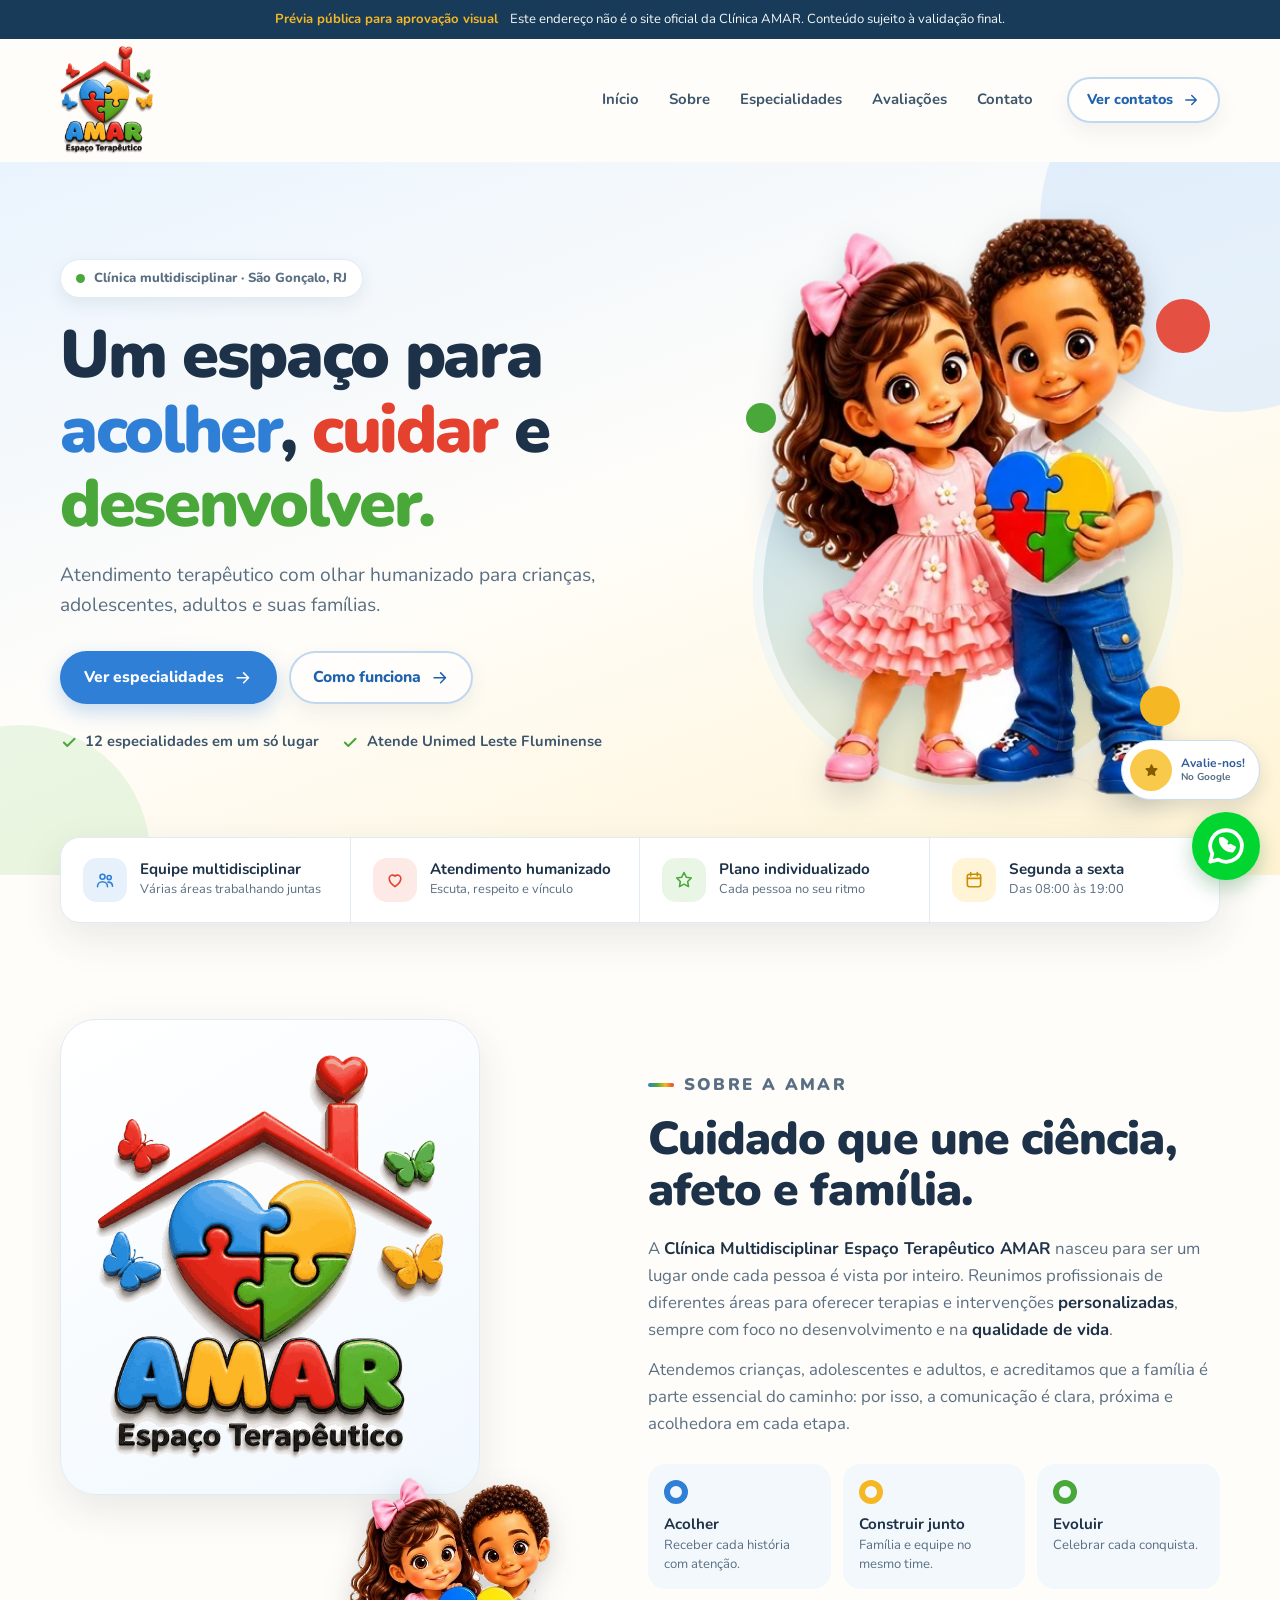
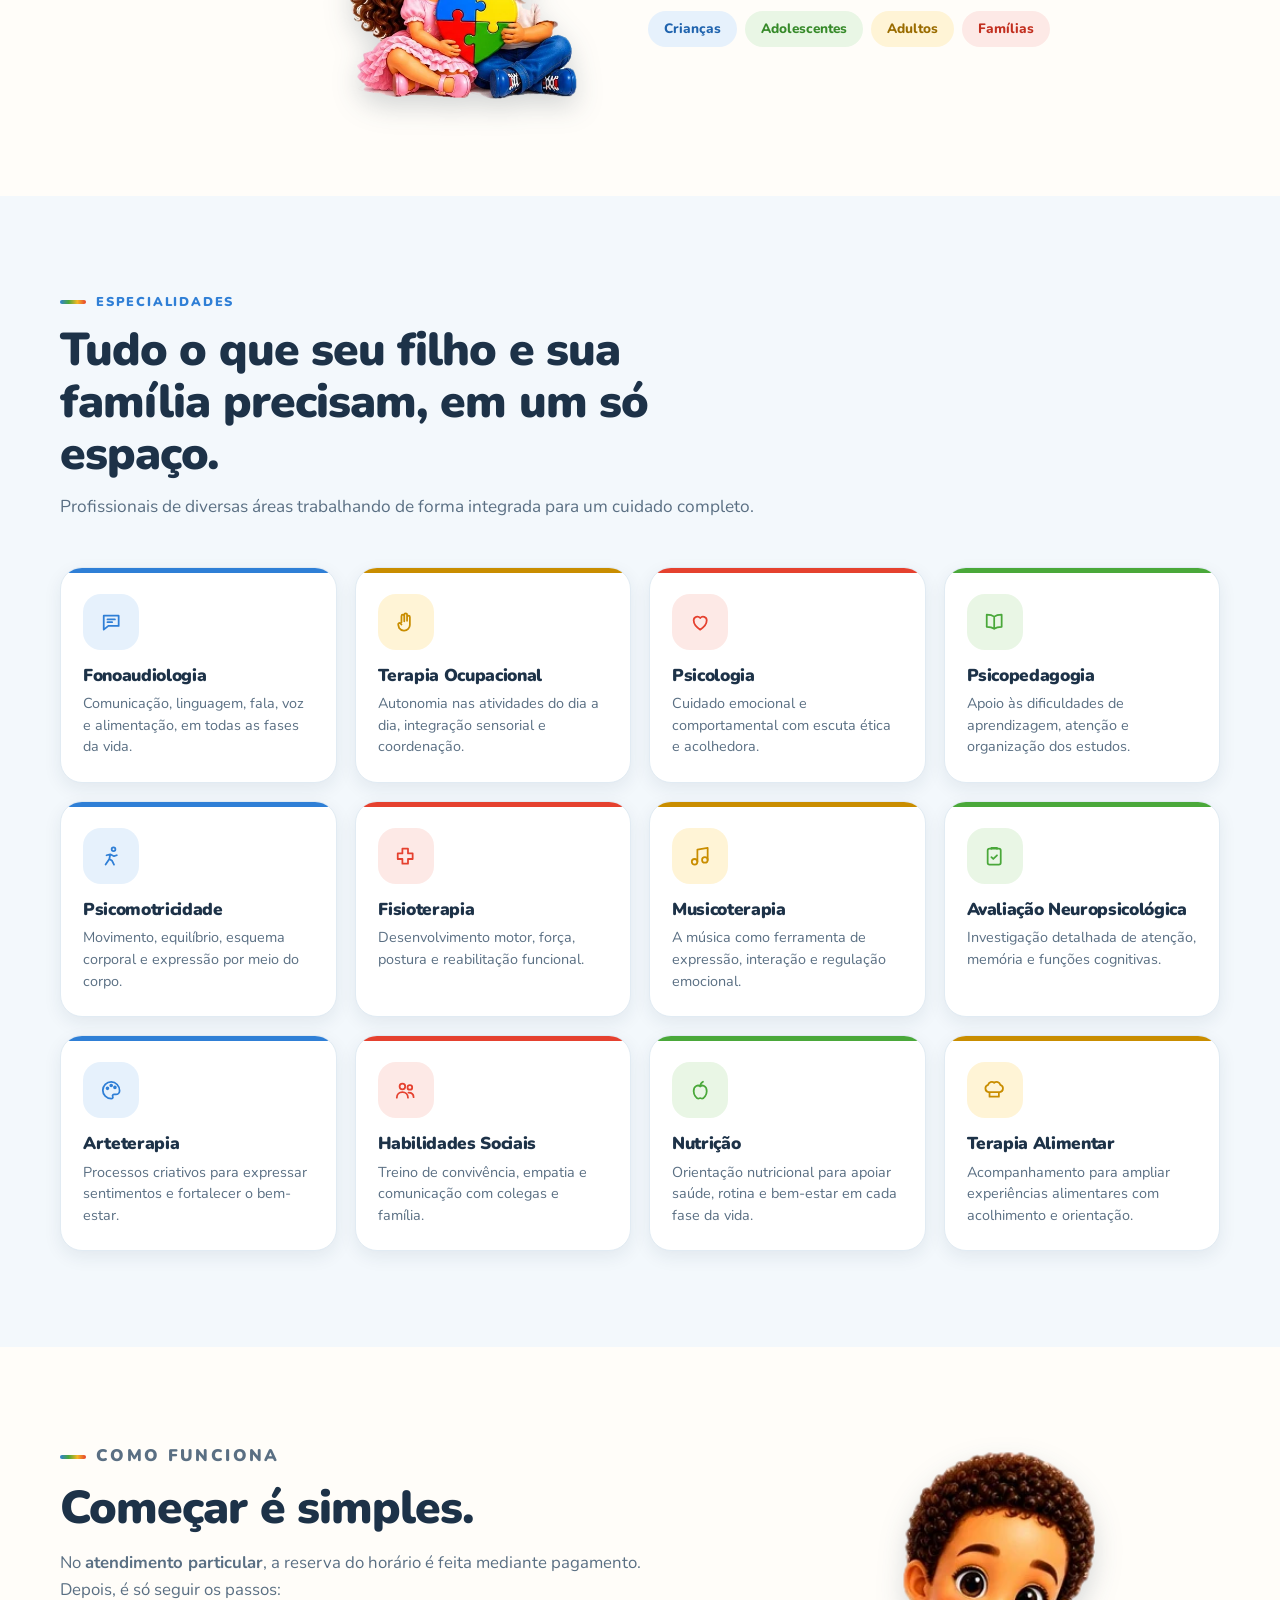
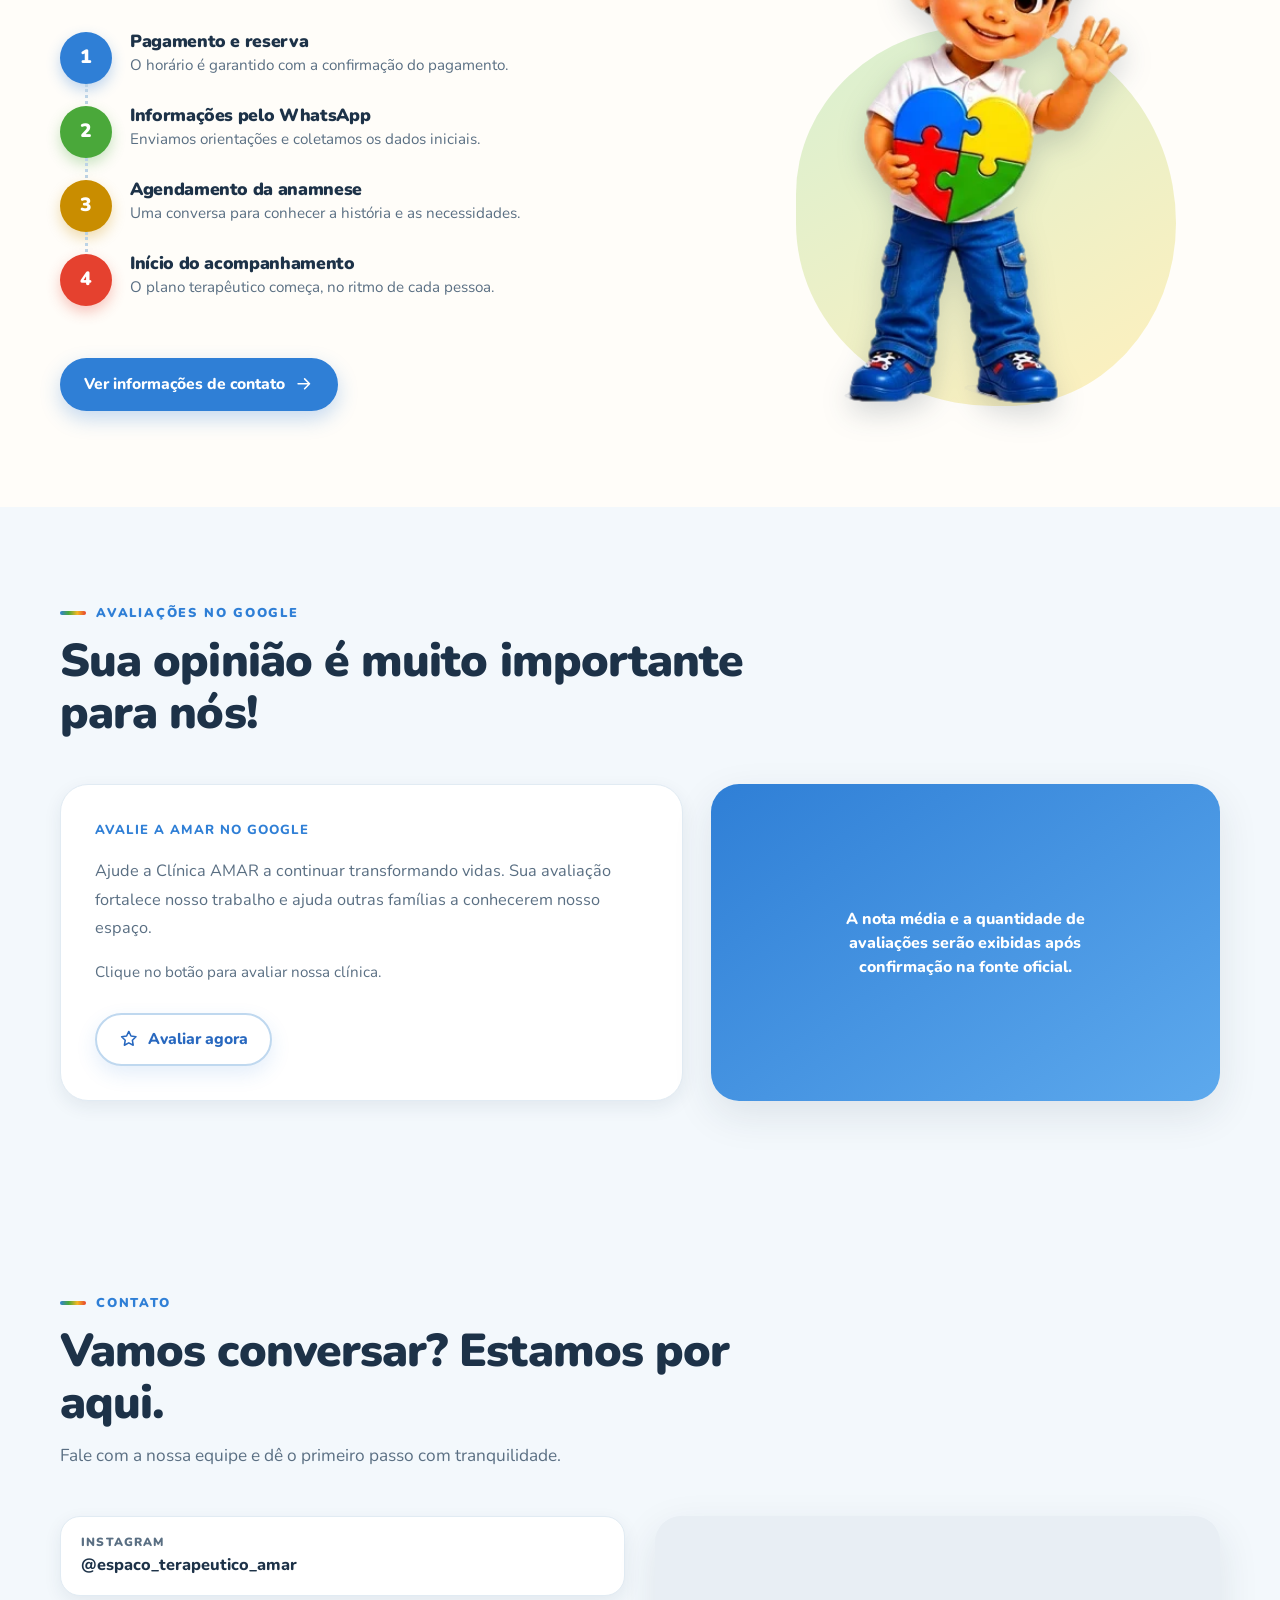
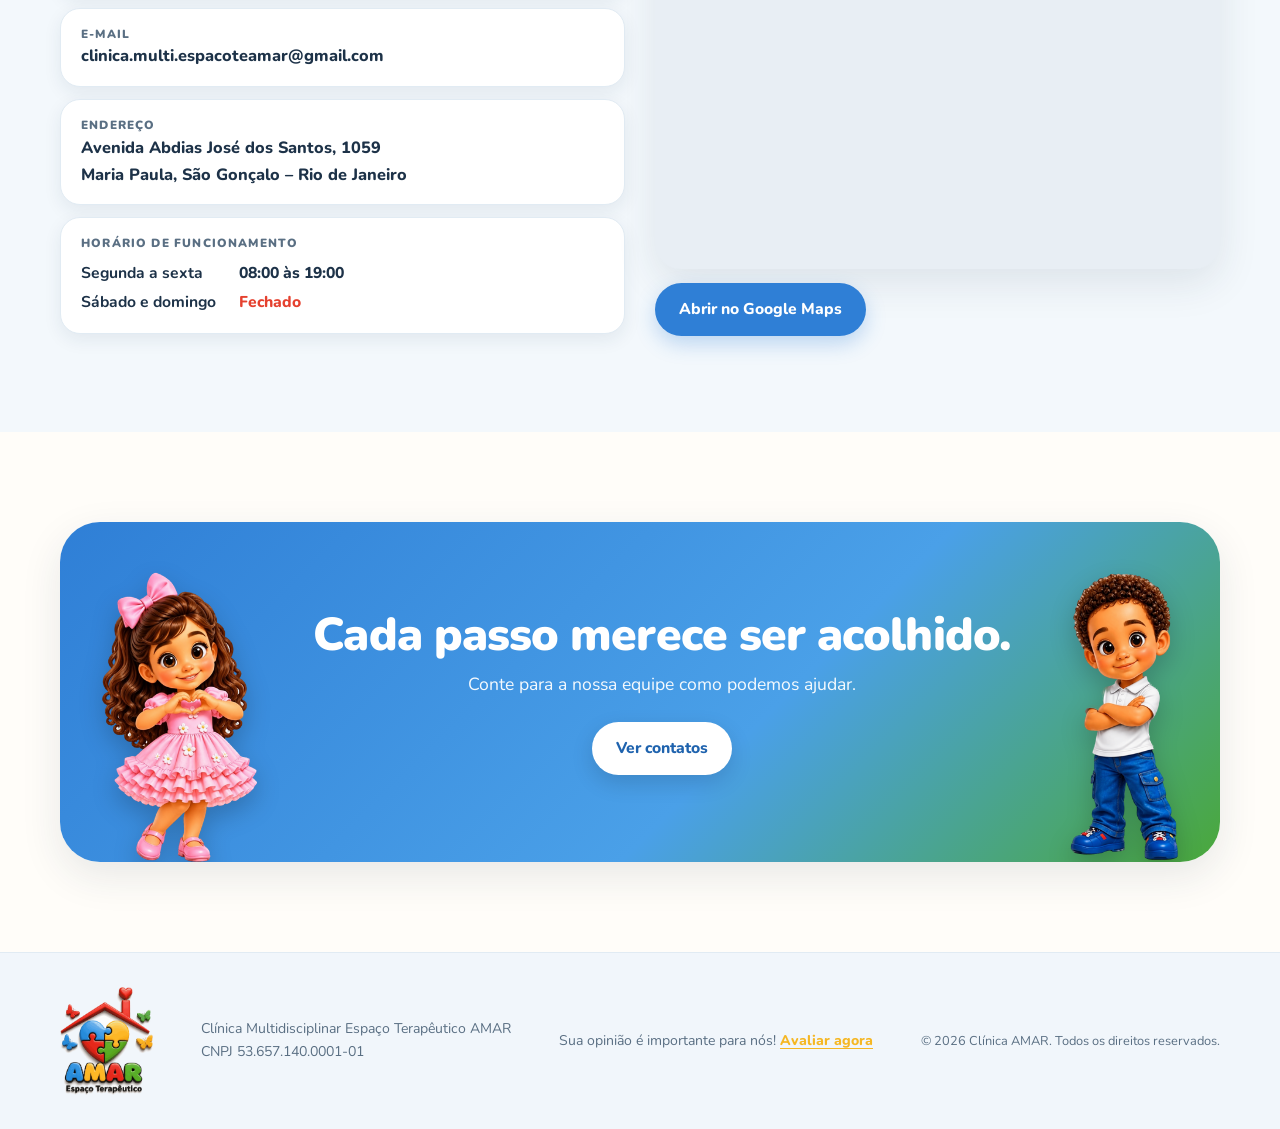
==== commit b33c7830: "fix: usa botão circular do WhatsApp" ====
--- a/index.html
+++ b/index.html
@@ -52,5 +52,5 @@
 <section class="cta"><div class="wrap cta-box reveal"><img src="assets/menina-coracao.webp" alt="" aria-hidden="true" width="200" height="330" loading="lazy"><div><h2>Cada passo merece ser acolhido.</h2><p>Conte para a nossa equipe como podemos ajudar.</p><a class="btn btn-white" href="contato/">Ver contatos</a></div><img src="assets/menino-bracos.webp" alt="" aria-hidden="true" width="200" height="330" loading="lazy"></div></section>
 </main>
 <footer id="rodape" class="site-footer"><div class="wrap foot"><a class="brand" href="#inicio" aria-label="Voltar ao início"><img src="assets/logo-amar.png" alt="Clínica AMAR – Espaço Terapêutico" width="573" height="665"></a><p>Clínica Multidisciplinar Espaço Terapêutico AMAR<br>CNPJ 53.657.140.0001-01</p><p class="footer-review">Sua opinião é importante para nós! <a href="https://g.page/r/CZ9lIOCOOZizEBM/review" target="_blank" rel="noopener noreferrer">Avaliar agora</a></p><p class="copy">© 2026 Clínica AMAR. Todos os direitos reservados.</p></div></footer>
-<a class="google-float" href="https://g.page/r/CZ9lIOCOOZizEBM/review" target="_blank" rel="noopener noreferrer" aria-label="Avalie a Clínica AMAR no Google"><span class="google-float-icon" aria-hidden="true"><svg class="ic"><use href="#i-star"/></svg></span><span><strong>Avalie-nos!</strong><small>No Google</small></span></a><a class="wa-float" href="https://wa.me/5521994339208?text=Ol%C3%A1%21%20Gostaria%20de%20falar%20com%20a%20equipe%20da%20Cl%C3%ADnica%20AMAR." target="_blank" rel="noopener noreferrer" aria-label="Fale conosco pelo WhatsApp"><span class="wa-float-label">Fale conosco no WhatsApp</span><span class="wa-float-icon" aria-hidden="true"><svg class="ic"><use href="#i-whatsapp"/></svg></span></a>
-</body></html>
+<a class="google-float" href="https://g.page/r/CZ9lIOCOOZizEBM/review" target="_blank" rel="noopener noreferrer" aria-label="Avalie a Clínica AMAR no Google"><span class="google-float-icon" aria-hidden="true"><svg class="ic"><use href="#i-star"/></svg></span><span><strong>Avalie-nos!</strong><small>No Google</small></span></a><a class="wa-float" href="https://wa.me/5521994339208?text=Ol%C3%A1%21%20Gostaria%20de%20falar%20com%20a%20equipe%20da%20Cl%C3%ADnica%20AMAR." target="_blank" rel="noopener noreferrer" aria-label="Fale conosco pelo WhatsApp"><span class="wa-float-icon" aria-hidden="true"><svg class="ic"><use href="#i-whatsapp"/></svg></span></a>
+<script src="script.js"></script></body></html>
--- a/style.css
+++ b/style.css
@@ -214,16 +214,12 @@
 .foot{display:flex;align-items:center;justify-content:space-between;gap:24px;flex-wrap:wrap;font-size:.88rem;color:var(--muted)}
 .foot .copy{font-size:.8rem}
 
-/* WhatsApp flutuante: faixa verde com atalho circular, sem outros canais. */
-.wa-float{position:fixed;right:20px;bottom:calc(20px + env(safe-area-inset-bottom));z-index:60;display:flex;align-items:center;gap:0;color:#fff;font-weight:800;filter:drop-shadow(0 10px 20px rgba(22,138,68,.28));transition:transform .2s}
-.wa-float-label{display:flex;align-items:center;min-height:48px;margin-right:-12px;padding:0 30px 0 22px;border-radius:999px;background:#25c746;font-size:.82rem;letter-spacing:.005em;white-space:nowrap}
-.wa-float-icon{position:relative;z-index:1;display:grid;place-items:center;width:64px;height:64px;border:4px solid #fff;border-radius:50%;background:var(--wa);box-shadow:0 6px 14px rgba(12,105,52,.24)}
-.wa-float-icon .ic{width:34px;height:34px;stroke-width:2.1}
-.wa-float:hover{transform:translateY(-3px)}
-.wa-float:hover .wa-float-label{background:#1db83e}
-.wa-float:hover .wa-float-icon{background:var(--wa-d)}
-.wa-float-icon:after{content:"";position:absolute;inset:0;border-radius:inherit;box-shadow:none;pointer-events:none}
-@keyframes pulse{70%,100%{box-shadow:0 0 0 18px rgba(31,168,85,0)}}
+/* WhatsApp flutuante: botão circular verde, conforme referência aprovada. */
+.wa-float{position:fixed;right:20px;bottom:calc(20px + env(safe-area-inset-bottom));z-index:60;display:grid;place-items:center;width:68px;height:68px;border-radius:50%;background:#00d62f;color:#fff;box-shadow:0 8px 20px rgba(0,112,38,.28);transition:transform .2s,background-color .2s}
+.wa-float-icon{display:grid;place-items:center;width:100%;height:100%;border-radius:inherit}
+.wa-float-icon .ic{width:42px;height:42px;stroke-width:2.15}
+.wa-float:hover{transform:translateY(-3px);background:#00bf2a}
+.wa-float:focus-visible{outline:4px solid rgba(0,214,47,.28);outline-offset:4px}
 
 /* Animações progressivas: o conteúdo permanece legível sem JavaScript. */
 .reveal{opacity:1;transform:none}
@@ -278,10 +274,8 @@
   .trust li:last-child{border:0}
   .actions .btn{width:100%}
   .info-card{padding:26px 22px}
-  .wa-float{right:14px;bottom:calc(14px + env(safe-area-inset-bottom))}
-  .wa-float-label{min-height:44px;padding:0 24px 0 17px;font-size:.72rem}
-  .wa-float-icon{width:56px;height:56px;border-width:3px}
-  .wa-float-icon .ic{width:30px;height:30px}
+  .wa-float{right:14px;bottom:calc(14px + env(safe-area-inset-bottom));width:60px;height:60px}
+  .wa-float-icon .ic{width:37px;height:37px}
 }
 @media(prefers-reduced-motion:reduce){
   *{animation:none!important;transition:none!important}
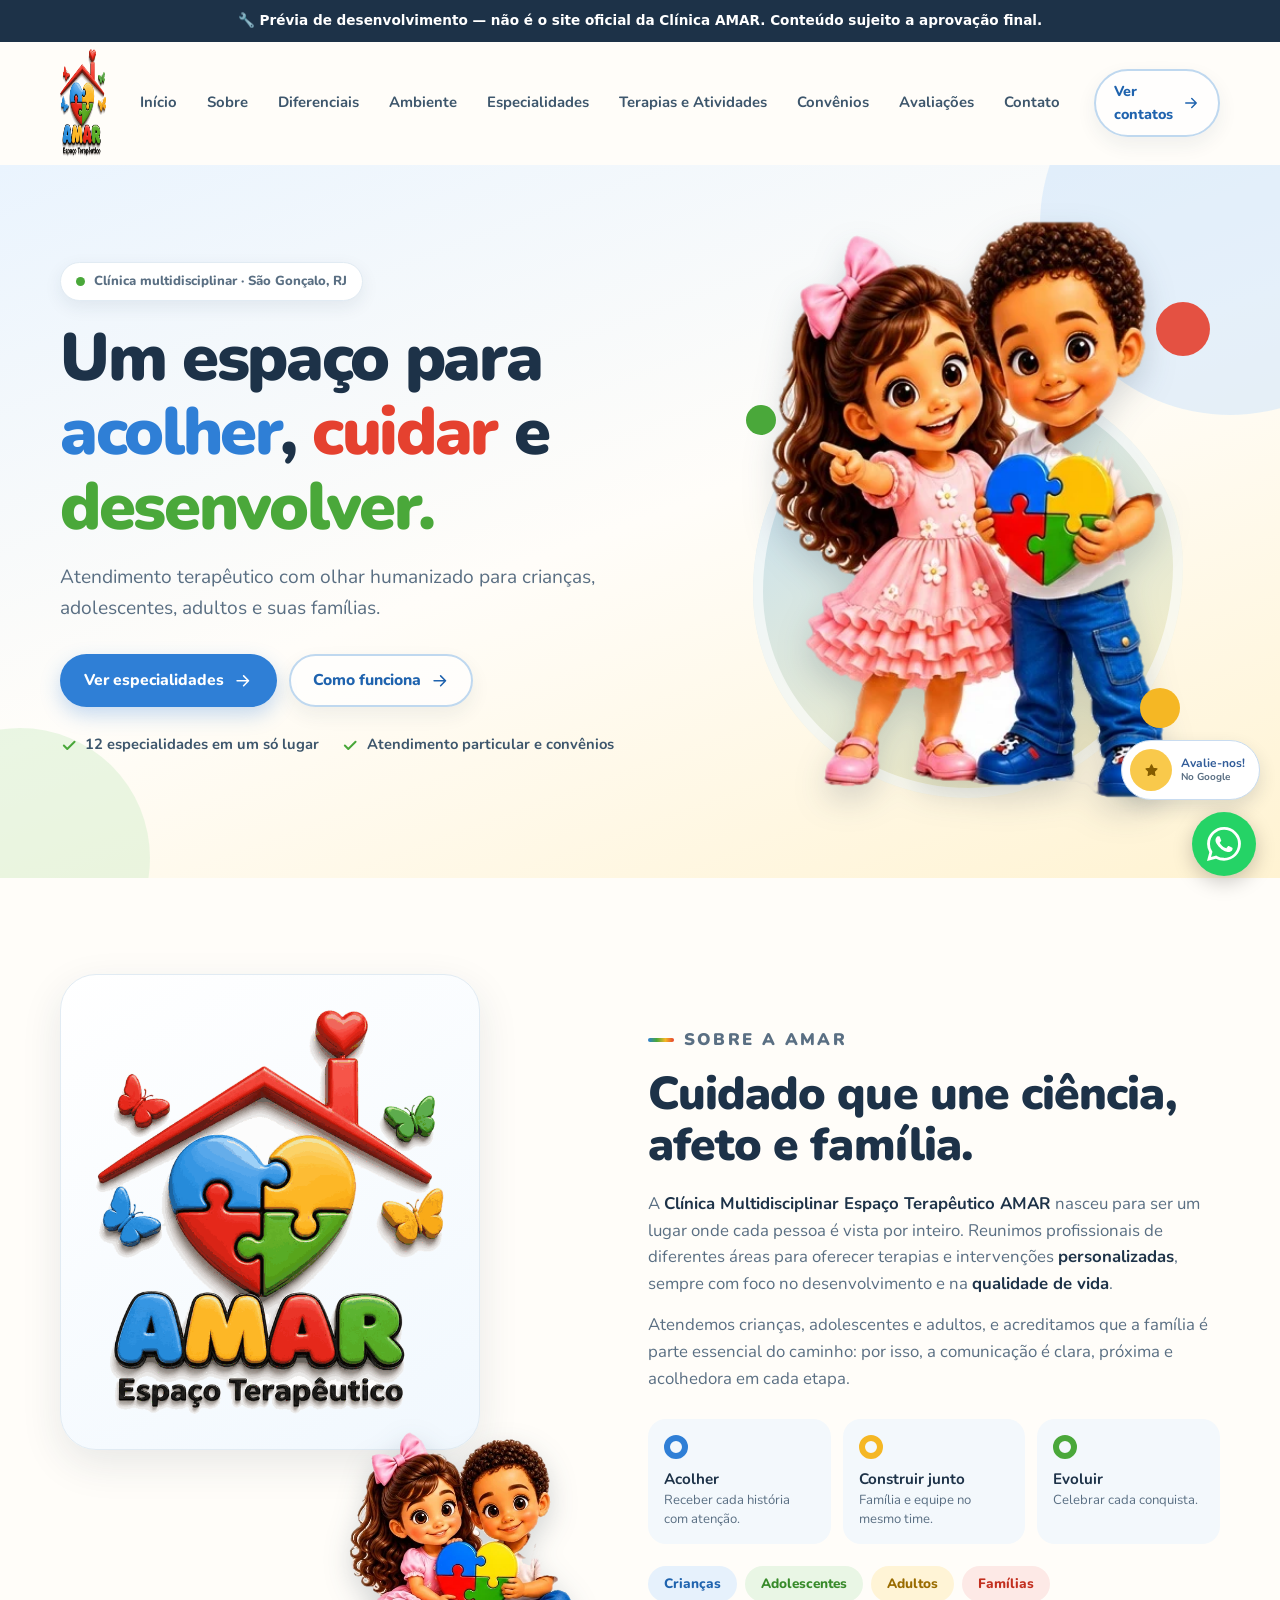
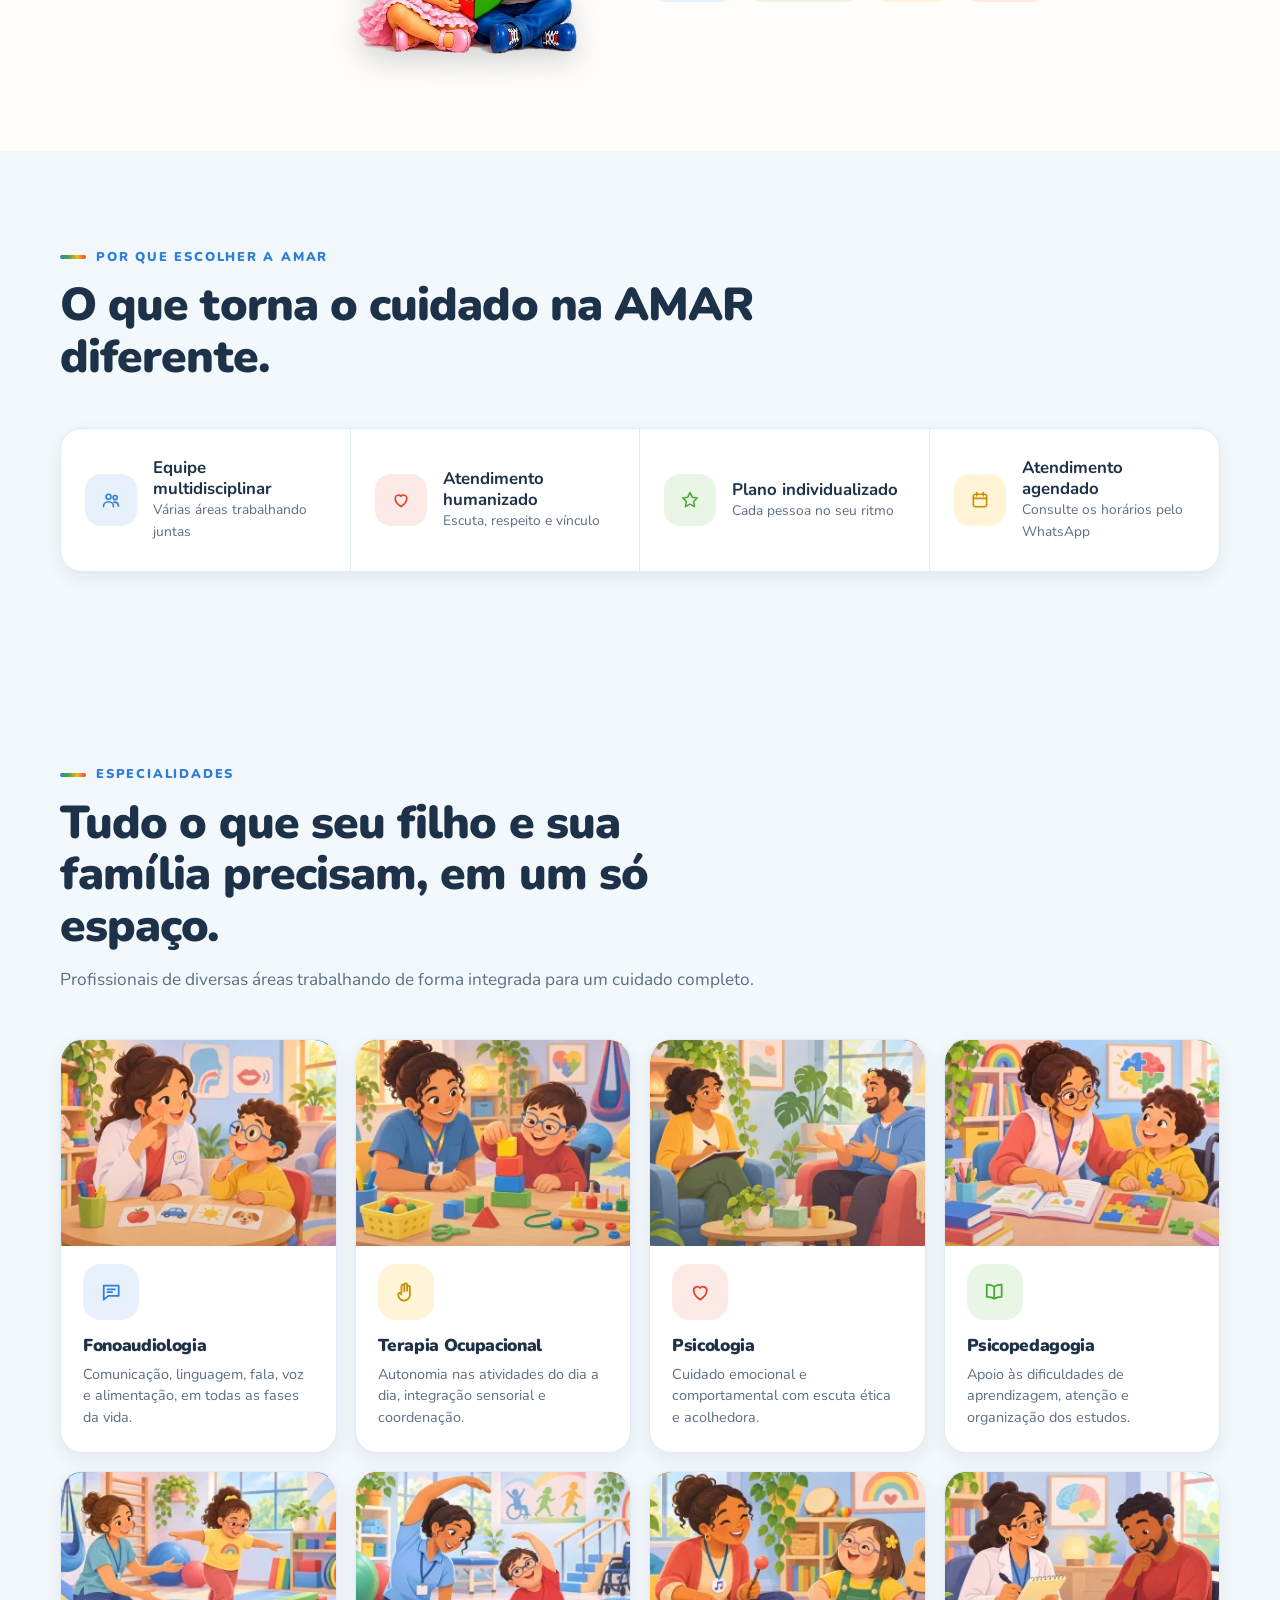
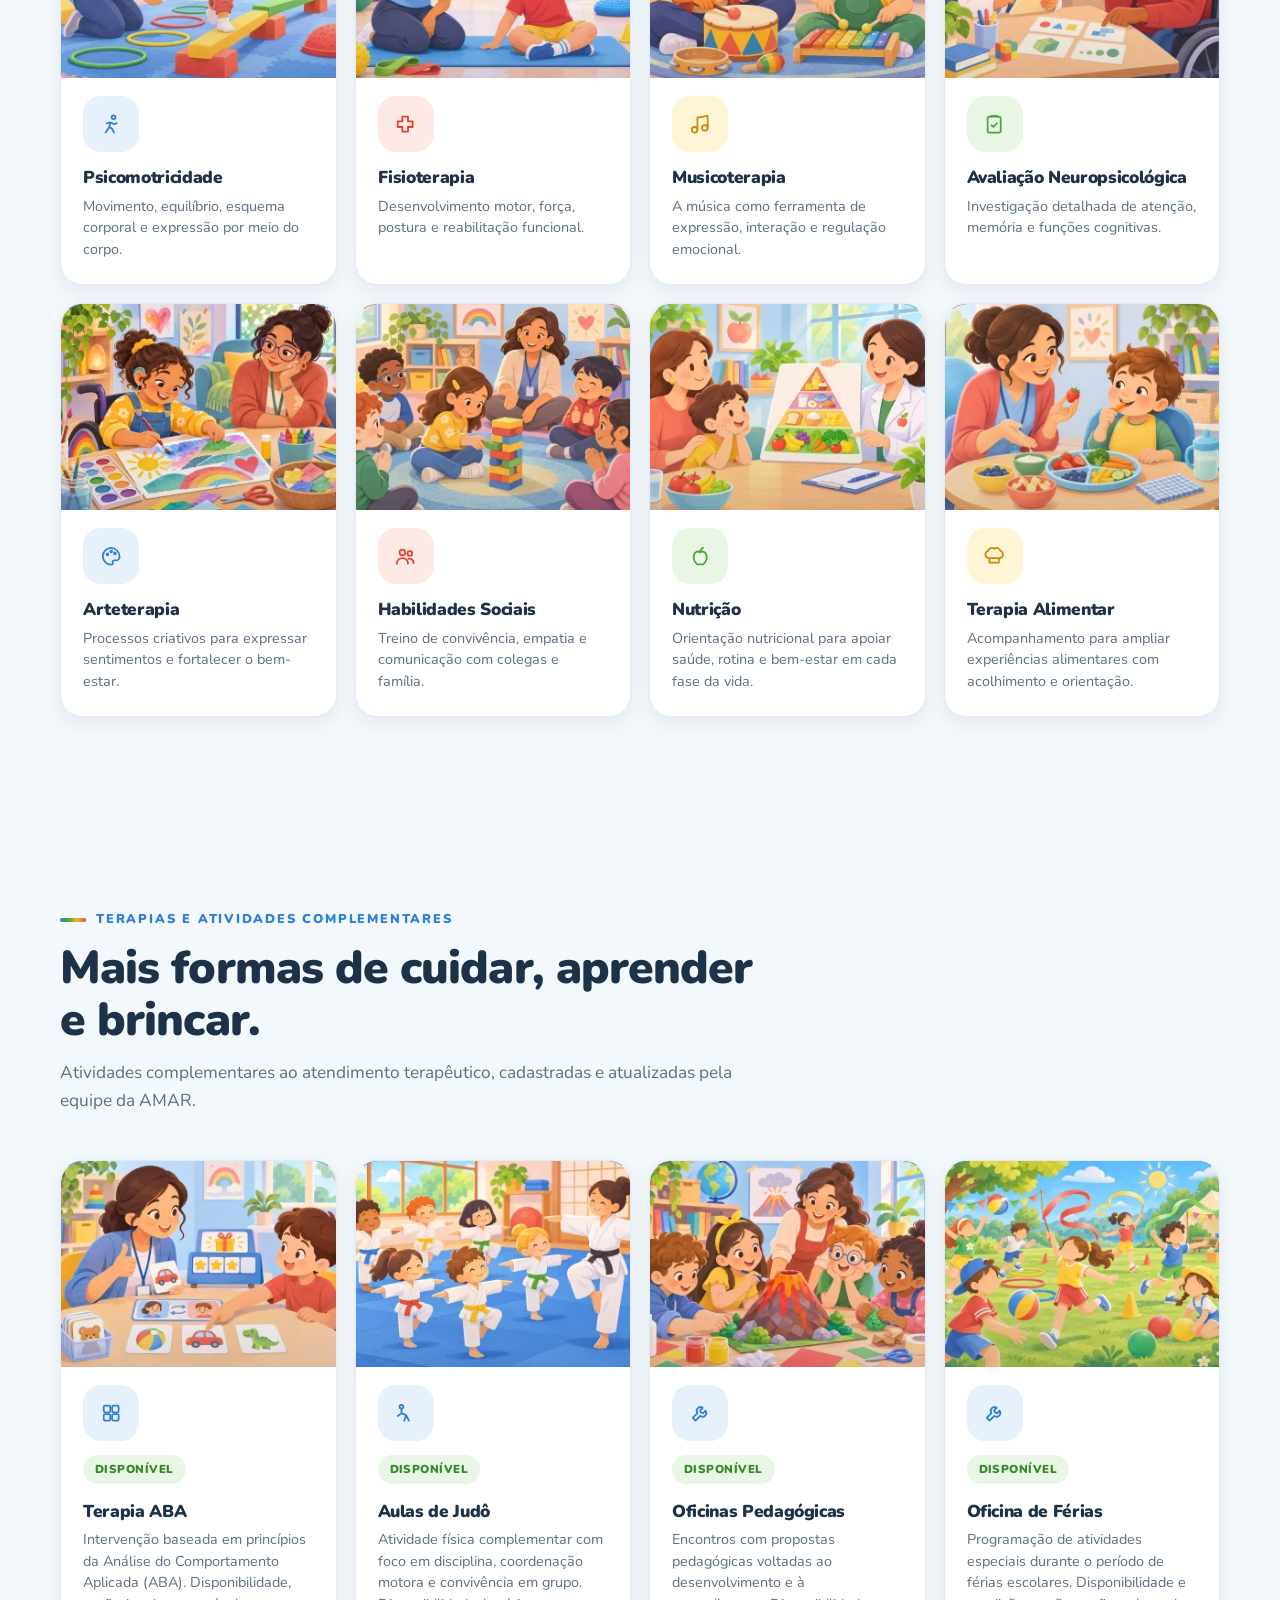
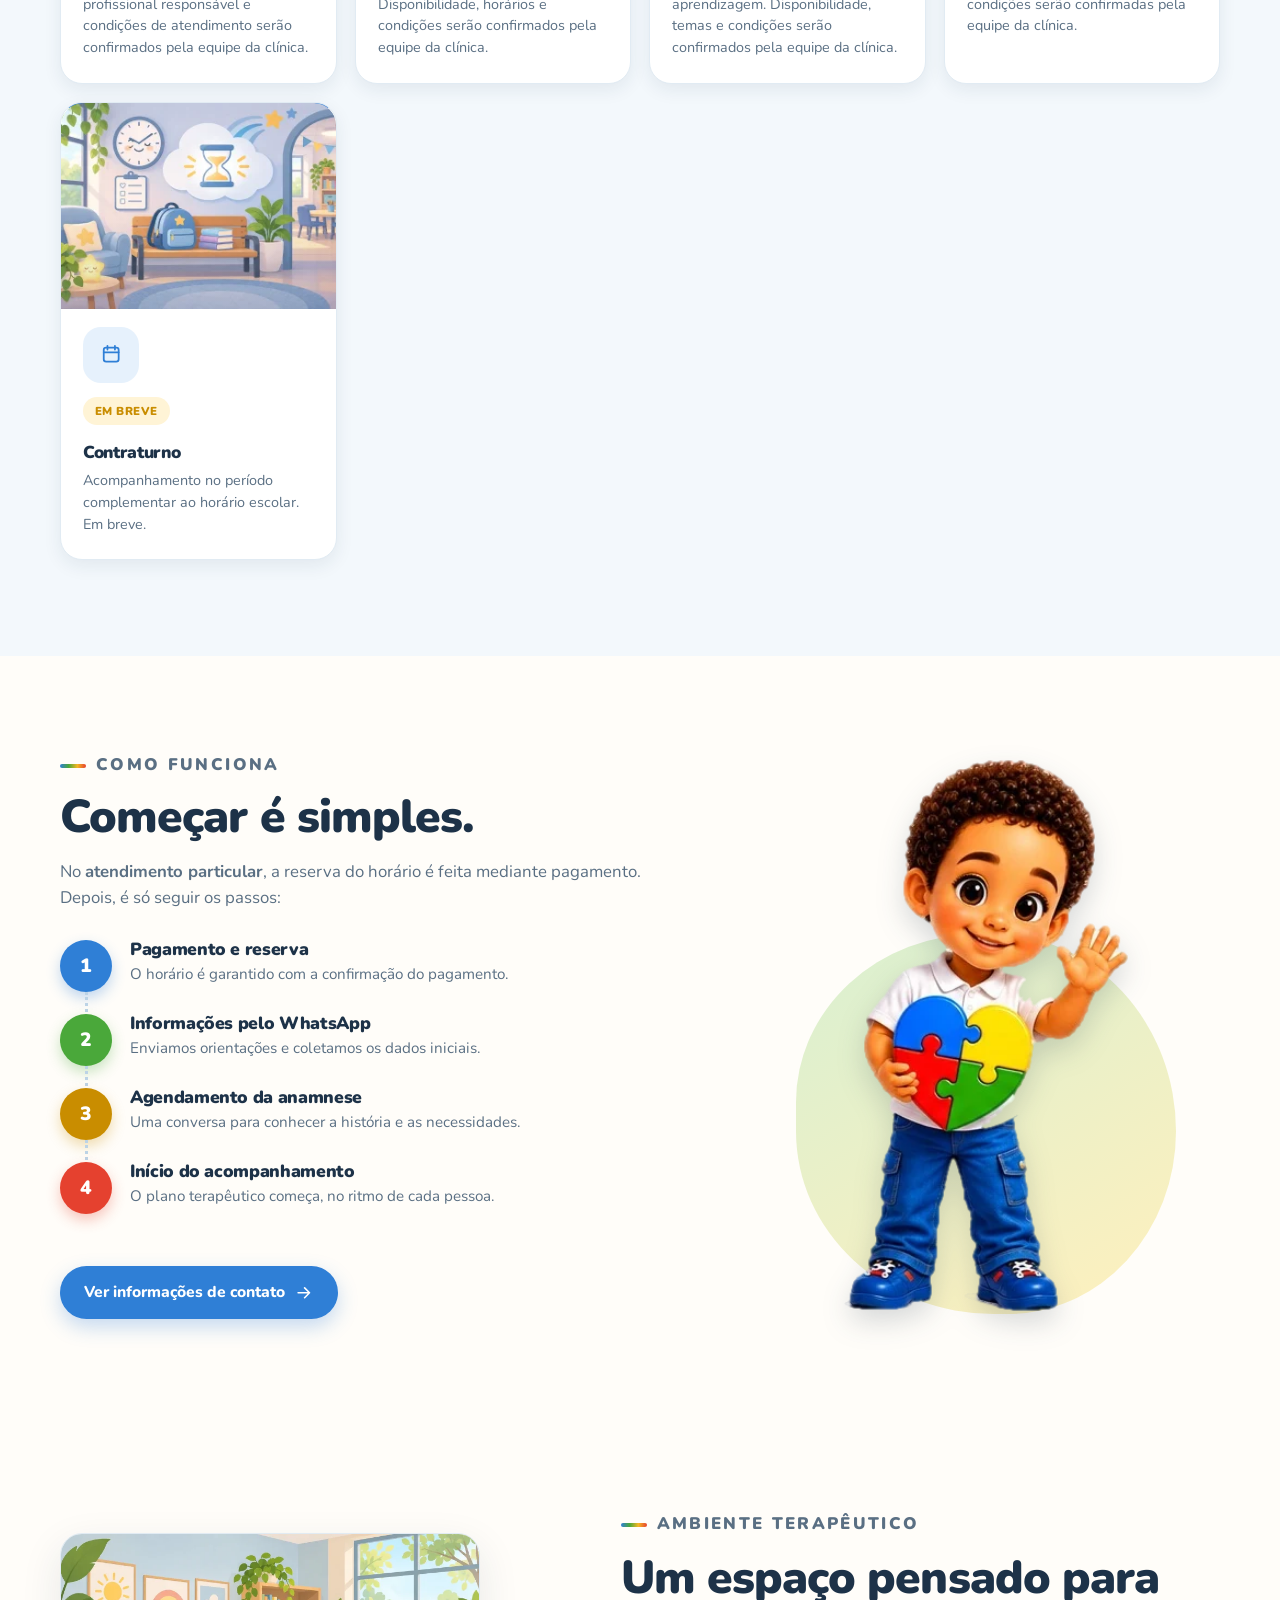
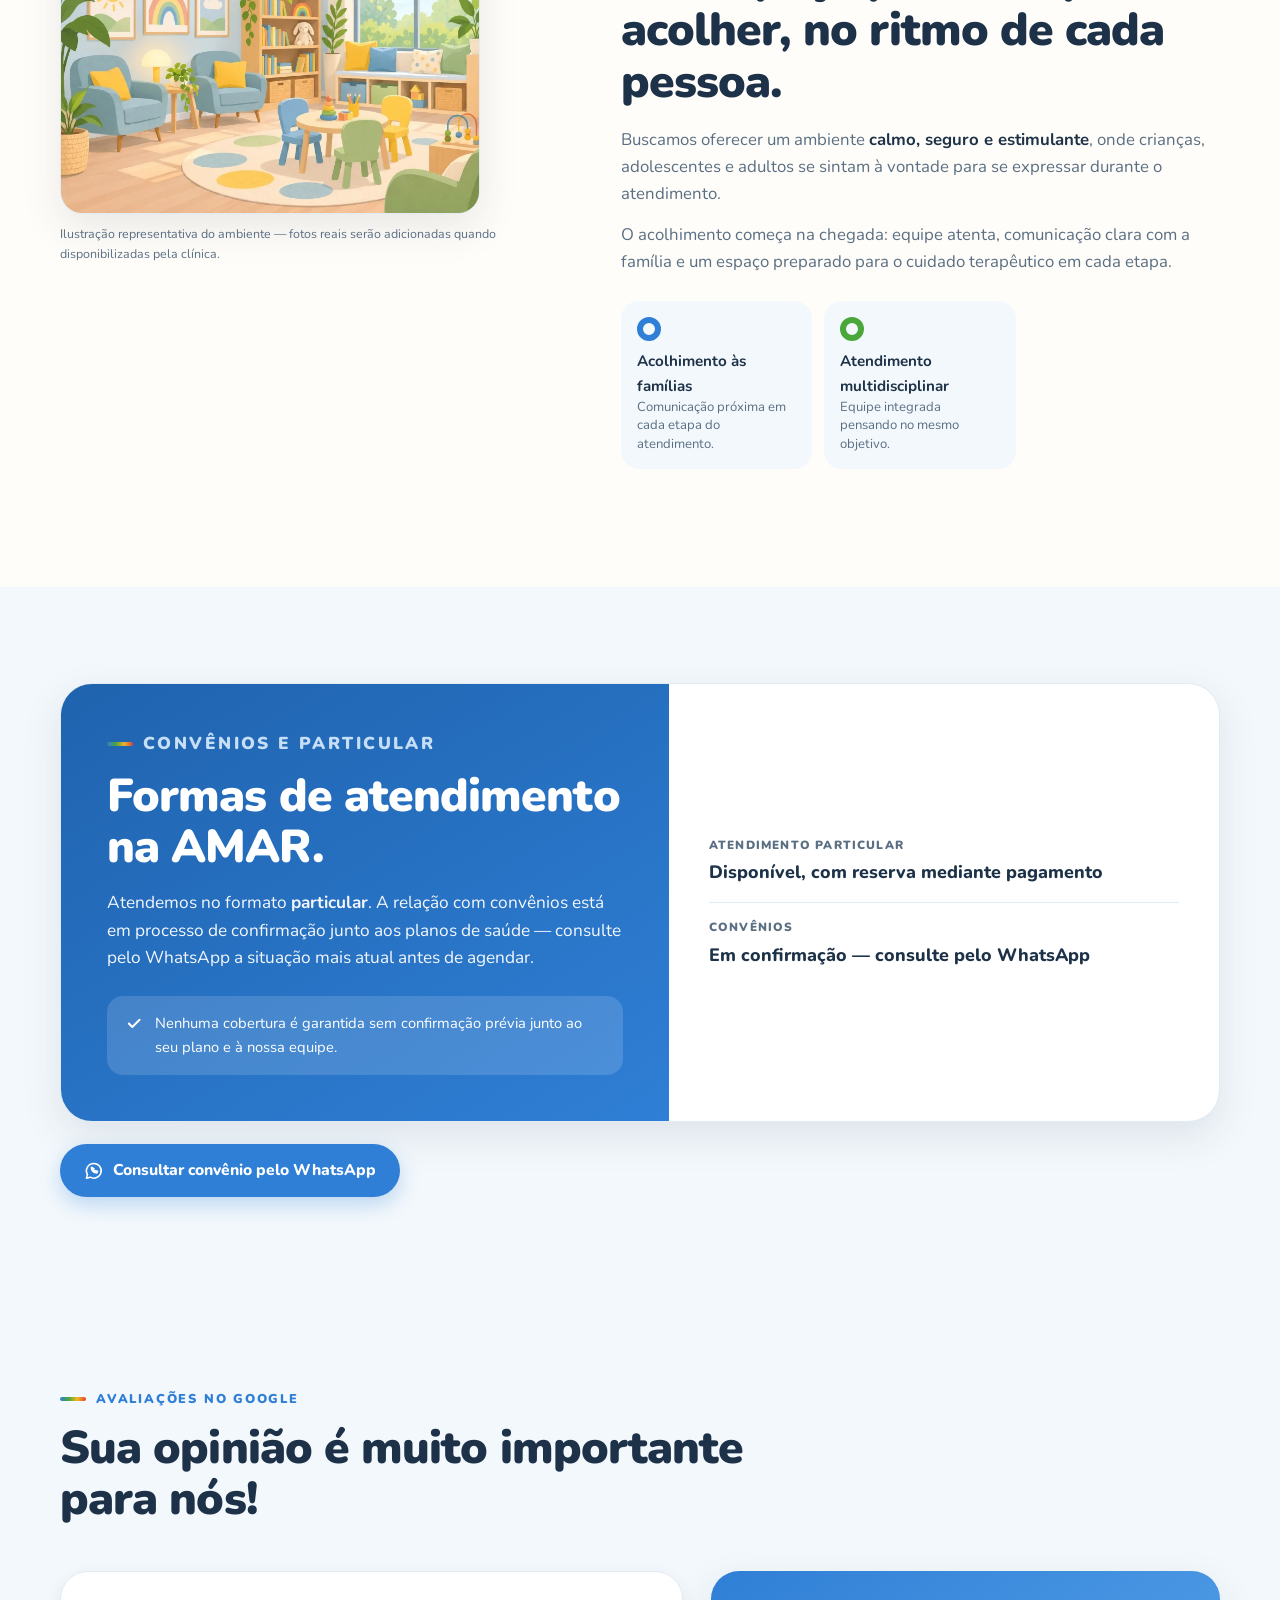
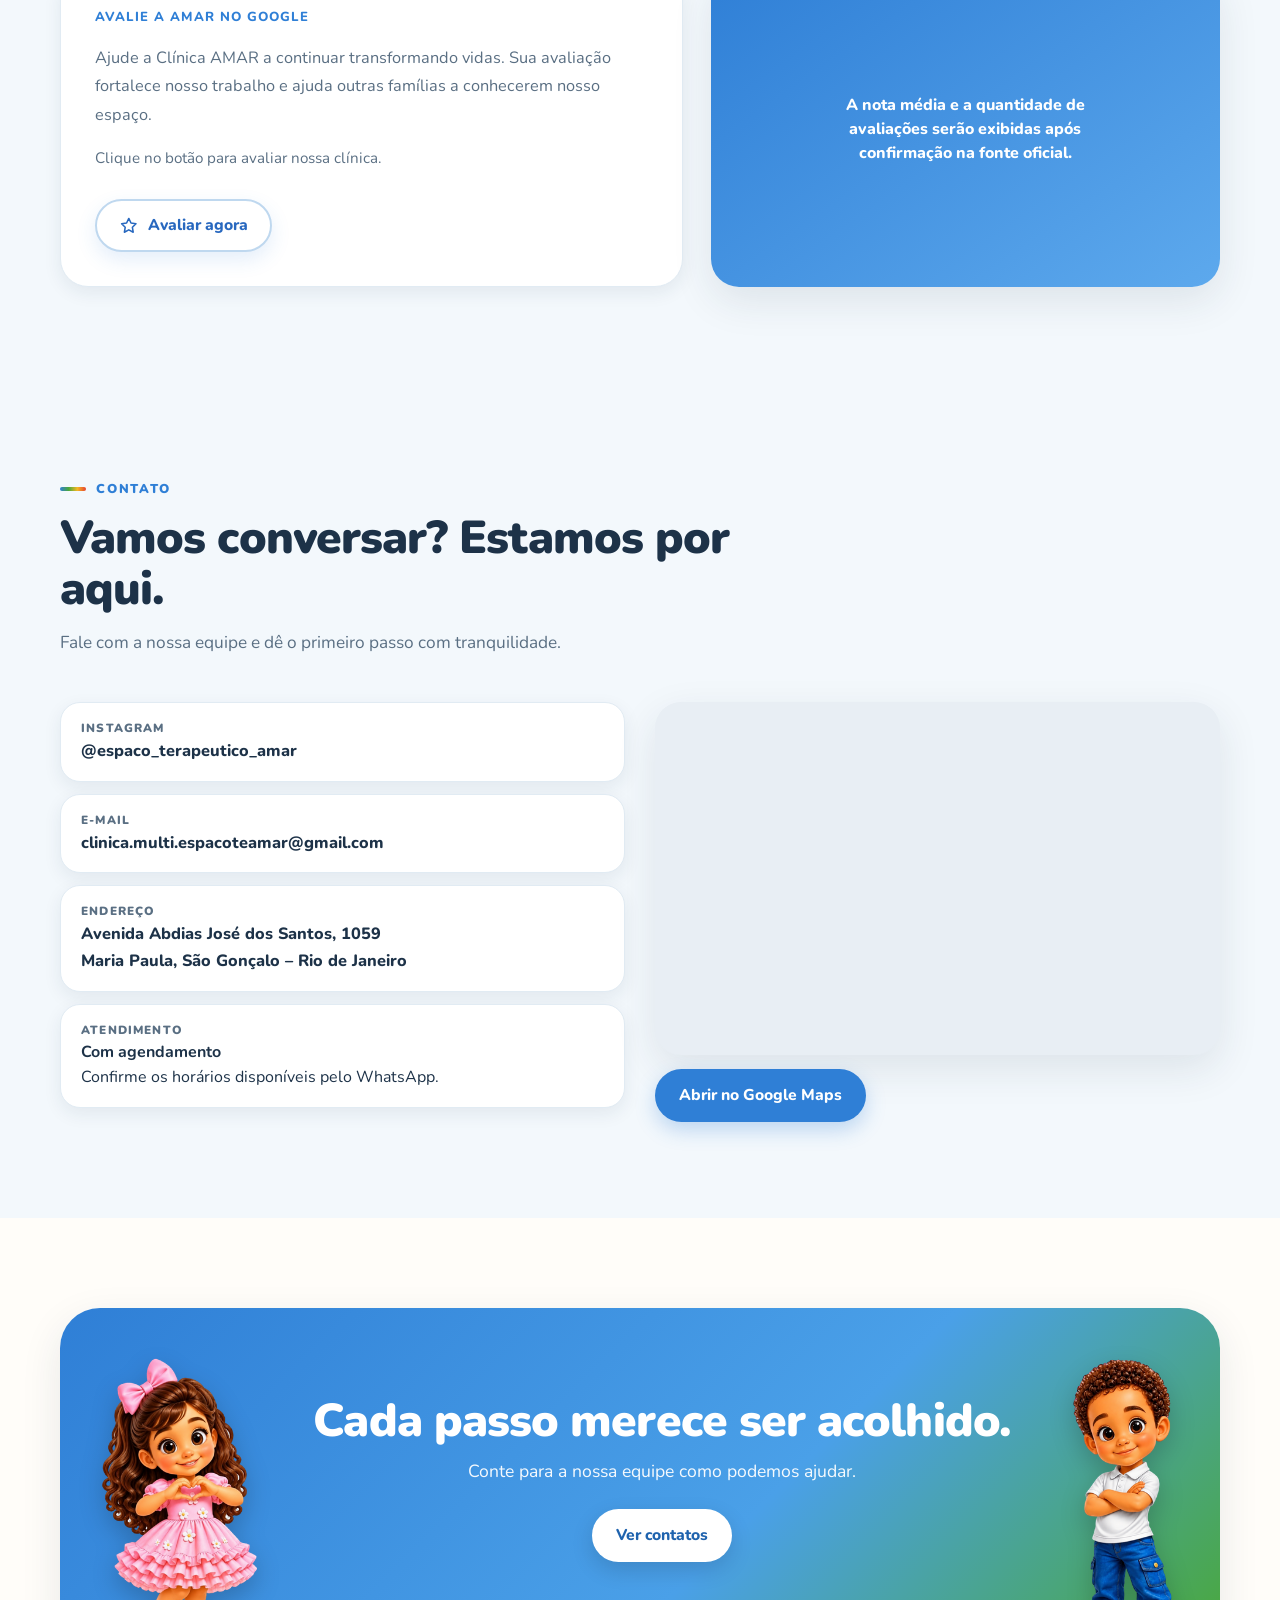
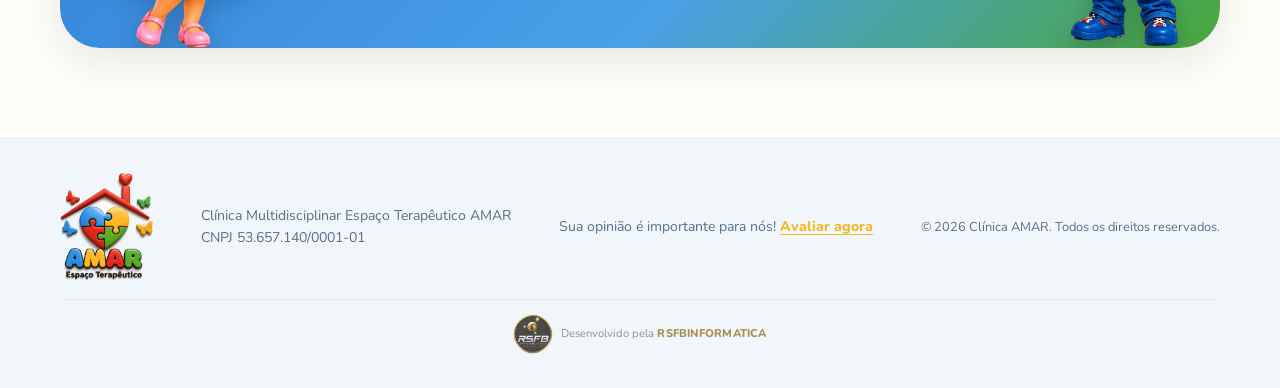
==== commit e784384b: "feat: atualiza prévia com export estático do WordPress de staging Fonte exclusiva: staging WordPress" ====
--- a/index.html
+++ b/index.html
@@ -4,14 +4,65 @@
   <meta charset="UTF-8">
   <meta name="viewport" content="width=device-width, initial-scale=1">
   <meta name="theme-color" content="#2f7fd6">
-  <title>Prévia de aprovação — Clínica AMAR</title>
-<meta name='robots' content='max-image-preview:large' />
-<link rel='dns-prefetch' href='//fonts.googleapis.com' />
+  <title>Clínica AMAR</title>
+<meta name='robots' content='noindex, nofollow' />
+<link rel="icon" type="image/png" sizes="16x16" href="wp-content/themes/amar-institucional/assets/favicon-amar-16.png"><link rel="icon" type="image/png" sizes="32x32" href="wp-content/themes/amar-institucional/assets/favicon-amar-32.png"><link rel="icon" type="image/png" sizes="64x64" href="wp-content/themes/amar-institucional/assets/favicon-amar-64.png"><link rel="apple-touch-icon" sizes="180x180" href="wp-content/themes/amar-institucional/assets/apple-touch-icon-amar-180.png"><link rel='dns-prefetch' href='http://fonts.googleapis.com/' />
 
+<meta name="description" content="Clínica Multidisciplinar Espaço Terapêutico AMAR, em São Gonçalo (RJ): atendimento humanizado com 12 especialidades e atividades complementares para crianças, adolescentes, adultos e famílias.">
+<meta property="og:type" content="website">
+<meta property="og:title" content="Clínica AMAR — Espaço Terapêutico Multidisciplinar em São Gonçalo, RJ">
+<meta property="og:description" content="Clínica Multidisciplinar Espaço Terapêutico AMAR, em São Gonçalo (RJ): atendimento humanizado com 12 especialidades e atividades complementares para crianças, adolescentes, adultos e famílias.">
+<meta property="og:url" content="./">
+<meta property="og:image" content="wp-content/themes/amar-institucional/assets/logo-amar.png">
+<meta name="twitter:card" content="summary_large_image">
+<meta name="twitter:title" content="Clínica AMAR — Espaço Terapêutico Multidisciplinar em São Gonçalo, RJ">
+<meta name="twitter:description" content="Clínica Multidisciplinar Espaço Terapêutico AMAR, em São Gonçalo (RJ): atendimento humanizado com 12 especialidades e atividades complementares para crianças, adolescentes, adultos e famílias.">
+<meta name="twitter:image" content="wp-content/themes/amar-institucional/assets/logo-amar.png">
+<style id="wp-img-auto-sizes-contain-inline-css">
+img:is([sizes=auto i],[sizes^="auto," i]){contain-intrinsic-size:3000px 1500px}
+/*# sourceURL=wp-img-auto-sizes-contain-inline-css */
+</style>
+<style id="wp-emoji-styles-inline-css">
+
+	img.wp-smiley, img.emoji {
+		display: inline !important;
+		border: none !important;
+		box-shadow: none !important;
+		height: 1em !important;
+		width: 1em !important;
+		margin: 0 0.07em !important;
+		vertical-align: -0.1em !important;
+		background: none !important;
+		padding: 0 !important;
+	}
+/*# sourceURL=wp-emoji-styles-inline-css */
+</style>
+<style id="wp-block-library-inline-css">
+:root{--wp-block-synced-color:#7a00df;--wp-block-synced-color--rgb:122,0,223;--wp-bound-block-color:var(--wp-block-synced-color);--wp-editor-canvas-background:#ddd;--wp-admin-theme-color:#007cba;--wp-admin-theme-color--rgb:0,124,186;--wp-admin-theme-color-darker-10:#006ba1;--wp-admin-theme-color-darker-10--rgb:0,107,160.5;--wp-admin-theme-color-darker-20:#005a87;--wp-admin-theme-color-darker-20--rgb:0,90,135;--wp-admin-border-width-focus:2px}@media (min-resolution:192dpi){:root{--wp-admin-border-width-focus:1.5px}}.wp-element-button{cursor:pointer}:root .has-very-light-gray-background-color{background-color:#eee}:root .has-very-dark-gray-background-color{background-color:#313131}:root .has-very-light-gray-color{color:#eee}:root .has-very-dark-gray-color{color:#313131}:root .has-vivid-green-cyan-to-vivid-cyan-blue-gradient-background{background:linear-gradient(135deg,#00d084,#0693e3)}:root .has-purple-crush-gradient-background{background:linear-gradient(135deg,#34e2e4,#4721fb 50%,#ab1dfe)}:root .has-hazy-dawn-gradient-background{background:linear-gradient(135deg,#faaca8,#dad0ec)}:root .has-subdued-olive-gradient-background{background:linear-gradient(135deg,#fafae1,#67a671)}:root .has-atomic-cream-gradient-background{background:linear-gradient(135deg,#fdd79a,#004a59)}:root .has-nightshade-gradient-background{background:linear-gradient(135deg,#330968,#31cdcf)}:root .has-midnight-gradient-background{background:linear-gradient(135deg,#020381,#2874fc)}:root{--wp--preset--font-size--normal:16px;--wp--preset--font-size--huge:42px}.has-regular-font-size{font-size:1em}.has-larger-font-size{font-size:2.625em}.has-normal-font-size{font-size:var(--wp--preset--font-size--normal)}.has-huge-font-size{font-size:var(--wp--preset--font-size--huge)}:root .has-text-align-center{text-align:center}:root .has-text-align-left{text-align:left}:root .has-text-align-right{text-align:right}.has-fit-text{white-space:nowrap!important}#end-resizable-editor-section{display:none}.aligncenter{clear:both}.items-justified-left{justify-content:flex-start}.items-justified-center{justify-content:center}.items-justified-right{justify-content:flex-end}.items-justified-space-between{justify-content:space-between}.screen-reader-text{word-wrap:normal!important;border:0;clip-path:inset(50%);height:1px;margin:-1px;overflow:hidden;padding:0;position:absolute;width:1px;word-break:normal!important}.screen-reader-text:focus{background-color:#ddd;clip-path:none;color:#444;display:block;font-size:1em;height:auto;left:5px;line-height:normal;padding:15px 23px 14px;text-decoration:none;top:5px;width:auto;z-index:100000}html :where(.has-border-color){border-style:solid}html :where([style^=border-color],[style*=";border-color"],[style*="; border-color"]){border-style:solid}html :where([style^=border-top-color],[style*=";border-top-color"],[style*="; border-top-color"]){border-top-style:solid}html :where([style^=border-right-color],[style*=";border-right-color"],[style*="; border-right-color"]){border-right-style:solid}html :where([style^=border-bottom-color],[style*=";border-bottom-color"],[style*="; border-bottom-color"]){border-bottom-style:solid}html :where([style^=border-left-color],[style*=";border-left-color"],[style*="; border-left-color"]){border-left-style:solid}html :where([style^=border-width],[style*=";border-width"],[style*="; border-width"]){border-style:solid}html :where([style^=border-top-width],[style*=";border-top-width"],[style*="; border-top-width"]){border-top-style:solid}html :where([style^=border-right-width],[style*=";border-right-width"],[style*="; border-right-width"]){border-right-style:solid}html :where([style^=border-bottom-width],[style*=";border-bottom-width"],[style*="; border-bottom-width"]){border-bottom-style:solid}html :where([style^=border-left-width],[style*=";border-left-width"],[style*="; border-left-width"]){border-left-style:solid}html :where(img[class*=wp-image-]){height:auto;max-width:100%}:where(figure){margin:0 0 1em}html :where(.is-position-sticky){--wp-admin--admin-bar--position-offset:var(--wp-admin--admin-bar--height,0px)}@media screen and (max-width:600px){html :where(.is-position-sticky){--wp-admin--admin-bar--position-offset:0px}}
+
+/*# sourceURL=/wp-includes/css/dist/block-library/common.min.css */
+</style>
+<style id="classic-theme-styles-inline-css">
+/*! This file is auto-generated */
+.wp-block-button__link{color:#fff;background-color:#32373c;border-radius:9999px;box-shadow:none;text-decoration:none;padding:calc(.667em + 2px) calc(1.333em + 2px);font-size:1.125em}.wp-block-file__button{background:#32373c;color:#fff;text-decoration:none}
+/*# sourceURL=/wp-includes/css/classic-themes.min.css */
+</style>
+
+<style id="global-styles-inline-css">
+:root{--wp--preset--aspect-ratio--square: 1;--wp--preset--aspect-ratio--4-3: 4/3;--wp--preset--aspect-ratio--3-4: 3/4;--wp--preset--aspect-ratio--3-2: 3/2;--wp--preset--aspect-ratio--2-3: 2/3;--wp--preset--aspect-ratio--16-9: 16/9;--wp--preset--aspect-ratio--9-16: 9/16;--wp--preset--color--black: #000000;--wp--preset--color--cyan-bluish-gray: #abb8c3;--wp--preset--color--white: #ffffff;--wp--preset--color--pale-pink: #f78da7;--wp--preset--color--vivid-red: #cf2e2e;--wp--preset--color--luminous-vivid-orange: #ff6900;--wp--preset--color--luminous-vivid-amber: #fcb900;--wp--preset--color--light-green-cyan: #7bdcb5;--wp--preset--color--vivid-green-cyan: #00d084;--wp--preset--color--pale-cyan-blue: #8ed1fc;--wp--preset--color--vivid-cyan-blue: #0693e3;--wp--preset--color--vivid-purple: #9b51e0;--wp--preset--gradient--vivid-cyan-blue-to-vivid-purple: linear-gradient(135deg,rgb(6,147,227) 0%,rgb(155,81,224) 100%);--wp--preset--gradient--light-green-cyan-to-vivid-green-cyan: linear-gradient(135deg,rgb(122,220,180) 0%,rgb(0,208,130) 100%);--wp--preset--gradient--luminous-vivid-amber-to-luminous-vivid-orange: linear-gradient(135deg,rgb(252,185,0) 0%,rgb(255,105,0) 100%);--wp--preset--gradient--luminous-vivid-orange-to-vivid-red: linear-gradient(135deg,rgb(255,105,0) 0%,rgb(207,46,46) 100%);--wp--preset--gradient--very-light-gray-to-cyan-bluish-gray: linear-gradient(135deg,rgb(238,238,238) 0%,rgb(169,184,195) 100%);--wp--preset--gradient--cool-to-warm-spectrum: linear-gradient(135deg,rgb(74,234,220) 0%,rgb(151,120,209) 20%,rgb(207,42,186) 40%,rgb(238,44,130) 60%,rgb(251,105,98) 80%,rgb(254,248,76) 100%);--wp--preset--gradient--blush-light-purple: linear-gradient(135deg,rgb(255,206,236) 0%,rgb(152,150,240) 100%);--wp--preset--gradient--blush-bordeaux: linear-gradient(135deg,rgb(254,205,165) 0%,rgb(254,45,45) 50%,rgb(107,0,62) 100%);--wp--preset--gradient--luminous-dusk: linear-gradient(135deg,rgb(255,203,112) 0%,rgb(199,81,192) 50%,rgb(65,88,208) 100%);--wp--preset--gradient--pale-ocean: linear-gradient(135deg,rgb(255,245,203) 0%,rgb(182,227,212) 50%,rgb(51,167,181) 100%);--wp--preset--gradient--electric-grass: linear-gradient(135deg,rgb(202,248,128) 0%,rgb(113,206,126) 100%);--wp--preset--gradient--midnight: linear-gradient(135deg,rgb(2,3,129) 0%,rgb(40,116,252) 100%);--wp--preset--font-size--small: 13px;--wp--preset--font-size--medium: 20px;--wp--preset--font-size--large: 36px;--wp--preset--font-size--x-large: 42px;--wp--preset--spacing--20: 0.44rem;--wp--preset--spacing--30: 0.67rem;--wp--preset--spacing--40: 1rem;--wp--preset--spacing--50: 1.5rem;--wp--preset--spacing--60: 2.25rem;--wp--preset--spacing--70: 3.38rem;--wp--preset--spacing--80: 5.06rem;--wp--preset--shadow--natural: 6px 6px 9px rgba(0, 0, 0, 0.2);--wp--preset--shadow--deep: 12px 12px 50px rgba(0, 0, 0, 0.4);--wp--preset--shadow--sharp: 6px 6px 0px rgba(0, 0, 0, 0.2);--wp--preset--shadow--outlined: 6px 6px 0px -3px rgb(255, 255, 255), 6px 6px rgb(0, 0, 0);--wp--preset--shadow--crisp: 6px 6px 0px rgb(0, 0, 0);}.wp-block-button{--wp--preset--dimension--25: 25%;--wp--preset--dimension--50: 50%;--wp--preset--dimension--75: 75%;--wp--preset--dimension--100: 100%;}:where(body) { margin: 0; }:where(.is-layout-flex){gap: 0.5em;}:where(.is-layout-grid){gap: 0.5em;}body .is-layout-flex{display: flex;}.is-layout-flex{flex-wrap: wrap;align-items: center;}.is-layout-flex > :is(*, div){margin: 0;}body .is-layout-grid{display: grid;}.is-layout-grid > :is(*, div){margin: 0;}body{padding-top: 0px;padding-right: 0px;padding-bottom: 0px;padding-left: 0px;}:root :where(.wp-element-button, .wp-block-button__link){background-color: #32373c;border-width: 0;color: #fff;font-family: inherit;font-size: inherit;font-style: inherit;font-weight: inherit;letter-spacing: inherit;line-height: inherit;padding-top: calc(0.667em + 2px);padding-right: calc(1.333em + 2px);padding-bottom: calc(0.667em + 2px);padding-left: calc(1.333em + 2px);text-decoration: none;text-transform: inherit;}.has-black-color{color: var(--wp--preset--color--black) !important;}.has-cyan-bluish-gray-color{color: var(--wp--preset--color--cyan-bluish-gray) !important;}.has-white-color{color: var(--wp--preset--color--white) !important;}.has-pale-pink-color{color: var(--wp--preset--color--pale-pink) !important;}.has-vivid-red-color{color: var(--wp--preset--color--vivid-red) !important;}.has-luminous-vivid-orange-color{color: var(--wp--preset--color--luminous-vivid-orange) !important;}.has-luminous-vivid-amber-color{color: var(--wp--preset--color--luminous-vivid-amber) !important;}.has-light-green-cyan-color{color: var(--wp--preset--color--light-green-cyan) !important;}.has-vivid-green-cyan-color{color: var(--wp--preset--color--vivid-green-cyan) !important;}.has-pale-cyan-blue-color{color: var(--wp--preset--color--pale-cyan-blue) !important;}.has-vivid-cyan-blue-color{color: var(--wp--preset--color--vivid-cyan-blue) !important;}.has-vivid-purple-color{color: var(--wp--preset--color--vivid-purple) !important;}.has-black-background-color{background-color: var(--wp--preset--color--black) !important;}.has-cyan-bluish-gray-background-color{background-color: var(--wp--preset--color--cyan-bluish-gray) !important;}.has-white-background-color{background-color: var(--wp--preset--color--white) !important;}.has-pale-pink-background-color{background-color: var(--wp--preset--color--pale-pink) !important;}.has-vivid-red-background-color{background-color: var(--wp--preset--color--vivid-red) !important;}.has-luminous-vivid-orange-background-color{background-color: var(--wp--preset--color--luminous-vivid-orange) !important;}.has-luminous-vivid-amber-background-color{background-color: var(--wp--preset--color--luminous-vivid-amber) !important;}.has-light-green-cyan-background-color{background-color: var(--wp--preset--color--light-green-cyan) !important;}.has-vivid-green-cyan-background-color{background-color: var(--wp--preset--color--vivid-green-cyan) !important;}.has-pale-cyan-blue-background-color{background-color: var(--wp--preset--color--pale-cyan-blue) !important;}.has-vivid-cyan-blue-background-color{background-color: var(--wp--preset--color--vivid-cyan-blue) !important;}.has-vivid-purple-background-color{background-color: var(--wp--preset--color--vivid-purple) !important;}.has-black-border-color{border-color: var(--wp--preset--color--black) !important;}.has-cyan-bluish-gray-border-color{border-color: var(--wp--preset--color--cyan-bluish-gray) !important;}.has-white-border-color{border-color: var(--wp--preset--color--white) !important;}.has-pale-pink-border-color{border-color: var(--wp--preset--color--pale-pink) !important;}.has-vivid-red-border-color{border-color: var(--wp--preset--color--vivid-red) !important;}.has-luminous-vivid-orange-border-color{border-color: var(--wp--preset--color--luminous-vivid-orange) !important;}.has-luminous-vivid-amber-border-color{border-color: var(--wp--preset--color--luminous-vivid-amber) !important;}.has-light-green-cyan-border-color{border-color: var(--wp--preset--color--light-green-cyan) !important;}.has-vivid-green-cyan-border-color{border-color: var(--wp--preset--color--vivid-green-cyan) !important;}.has-pale-cyan-blue-border-color{border-color: var(--wp--preset--color--pale-cyan-blue) !important;}.has-vivid-cyan-blue-border-color{border-color: var(--wp--preset--color--vivid-cyan-blue) !important;}.has-vivid-purple-border-color{border-color: var(--wp--preset--color--vivid-purple) !important;}.has-vivid-cyan-blue-to-vivid-purple-gradient-background{background: var(--wp--preset--gradient--vivid-cyan-blue-to-vivid-purple) !important;}.has-light-green-cyan-to-vivid-green-cyan-gradient-background{background: var(--wp--preset--gradient--light-green-cyan-to-vivid-green-cyan) !important;}.has-luminous-vivid-amber-to-luminous-vivid-orange-gradient-background{background: var(--wp--preset--gradient--luminous-vivid-amber-to-luminous-vivid-orange) !important;}.has-luminous-vivid-orange-to-vivid-red-gradient-background{background: var(--wp--preset--gradient--luminous-vivid-orange-to-vivid-red) !important;}.has-very-light-gray-to-cyan-bluish-gray-gradient-background{background: var(--wp--preset--gradient--very-light-gray-to-cyan-bluish-gray) !important;}.has-cool-to-warm-spectrum-gradient-background{background: var(--wp--preset--gradient--cool-to-warm-spectrum) !important;}.has-blush-light-purple-gradient-background{background: var(--wp--preset--gradient--blush-light-purple) !important;}.has-blush-bordeaux-gradient-background{background: var(--wp--preset--gradient--blush-bordeaux) !important;}.has-luminous-dusk-gradient-background{background: var(--wp--preset--gradient--luminous-dusk) !important;}.has-pale-ocean-gradient-background{background: var(--wp--preset--gradient--pale-ocean) !important;}.has-electric-grass-gradient-background{background: var(--wp--preset--gradient--electric-grass) !important;}.has-midnight-gradient-background{background: var(--wp--preset--gradient--midnight) !important;}.has-small-font-size{font-size: var(--wp--preset--font-size--small) !important;}.has-medium-font-size{font-size: var(--wp--preset--font-size--medium) !important;}.has-large-font-size{font-size: var(--wp--preset--font-size--large) !important;}.has-x-large-font-size{font-size: var(--wp--preset--font-size--x-large) !important;}
+/*# sourceURL=global-styles-inline-css */
+</style>
+
+<link rel='stylesheet' id='amar-whatsapp-flutuante-css' href='wp-content/plugins/amar-whatsapp-flutuante/assets/amar-whatsapp-flutuante.css' media='all' />
 <link rel='stylesheet' id='amar-font-css' href='https://fonts.googleapis.com/css2?family=Nunito:wght@400;600;700;800;900&#038;display=swap' media='all' />
-<link rel='stylesheet' id='amar-style-css' href='style.css' media='all' />
+<link rel='stylesheet' id='amar-style-css' href='wp-content/themes/amar-institucional/style.css' media='all' />
+<meta name="generator" content="WordPress 7.1.5" />
 </head>
-<body data-preview="github-pages" class="static-preview"><aside class="preview-notice" role="status"><strong>Prévia pública para aprovação visual</strong><span>Este endereço não é o site oficial da Clínica AMAR. Conteúdo sujeito à validação final.</span></aside>
+<body class="home blog wp-theme-amar-institucional">
+<div style="position:sticky;top:0;z-index:999;background:#1d3248;color:#fff;text-align:center;padding:10px 16px;font-family:system-ui,sans-serif;font-size:.85rem;font-weight:700">
+  🔧 Prévia de desenvolvimento — não é o site oficial da Clínica AMAR. Conteúdo sujeito a aprovação final.
+</div>
+
 <svg width="0" height="0" style="position:absolute" aria-hidden="true" focusable="false"><defs>
   <symbol id="i-fono" viewBox="0 0 24 24"><path d="M4 5h16v11H9l-5 4z"/><path d="M8 9h8M8 12h5"/></symbol>
   <symbol id="i-to" viewBox="0 0 24 24"><path d="M8 12V5.5a1.5 1.5 0 013 0V11m0-.5V4a1.5 1.5 0 013 0v6.5m0-4a1.5 1.5 0 013 0V15a6 6 0 01-6 6h-.5a6 6 0 01-5-2.7L4.6 15a1.5 1.5 0 012.4-1.7L8 14.5"/></symbol>
@@ -32,25 +83,97 @@
   <symbol id="i-star" viewBox="0 0 24 24"><path d="M12 3l2.7 5.6 6.1.9-4.4 4.3 1 6.1L12 17l-5.4 2.9 1-6.1L3.2 9.5l6.1-.9z"/></symbol>
   <symbol id="i-check" viewBox="0 0 24 24"><path d="M5 12.5l4.5 4.5L19 7.5"/></symbol><symbol id="i-arrow" viewBox="0 0 24 24"><path d="M5 12h14M13 6l6 6-6 6"/></symbol>
   <symbol id="i-whatsapp" viewBox="0 0 24 24"><path d="M12 3a9 9 0 00-7.8 13.5L3 21l4.6-1.2A9 9 0 1012 3z"/><path d="M9 8c0 3.6 3 6.6 6.6 6.6l1-1.7-2.2-1.1-.9.9a4.6 4.6 0 01-2.2-2.2l.9-.9L10.1 8z"/></symbol>
+  <symbol id="i-aba" viewBox="0 0 24 24"><rect x="4" y="4" width="7" height="7" rx="1.5"/><rect x="13" y="4" width="7" height="7" rx="1.5"/><rect x="4" y="13" width="7" height="7" rx="1.5"/><rect x="13" y="13" width="7" height="7" rx="1.5"/></symbol>
+  <symbol id="i-judo" viewBox="0 0 24 24"><circle cx="8" cy="5" r="2"/><path d="M8 7v5l5 2 3 6M8 12l-4 3M13 14l-2 6"/></symbol>
+  <symbol id="i-oficina" viewBox="0 0 24 24"><path d="M14.7 6.3a4 4 0 00-5.6 5.6L4 17l3 3 5.1-5.1a4 4 0 005.6-5.6l-2.8 2.8-2-1-1-2z"/></symbol>
 </defs></svg>
-<a class="skip" href="#conteudo">Ir para o conteúdo</a>
+<a class="skip" href="index.html#conteudo">Ir para o conteúdo</a>
 <header class="site-header" id="topo"><div class="wrap nav">
-  <a class="brand" href="#inicio" aria-label="Clínica AMAR – Espaço Terapêutico, início"><img src="assets/logo-amar.png" alt="Clínica AMAR – Espaço Terapêutico" width="573" height="665"></a>
-  <nav class="menu" id="menu" aria-label="Navegação principal"><a href="#inicio">Início</a><a href="#sobre">Sobre</a><a href="#especialidades">Especialidades</a><a href="#avaliacoes">Avaliações</a><a href="contato/">Contato</a><a class="btn btn-primary menu-cta" href="contato/">Ver contatos <svg class="ic"><use href="#i-arrow"/></svg></a></nav>
-  <a class="btn btn-outline header-cta" href="contato/">Ver contatos <svg class="ic"><use href="#i-arrow"/></svg></a>
+  <a class="brand" href="index.html#inicio" aria-label="Clínica AMAR – Espaço Terapêutico, início"><img src="wp-content/themes/amar-institucional/assets/logo-amar.png" alt="Clínica AMAR – Espaço Terapêutico" width="573" height="665"></a>
+  <nav class="menu" id="menu" aria-label="Navegação principal"><a href="index.html#inicio">Início</a><a href="index.html#sobre">Sobre</a><a href="index.html#diferenciais">Diferenciais</a><a href="index.html#ambiente">Ambiente</a><a href="index.html#especialidades">Especialidades</a><a href="index.html#terapias-atividades">Terapias e Atividades</a><a href="index.html#convenios">Convênios</a><a href="index.html#avaliacoes">Avaliações</a><a href="index.html#contato">Contato</a><a class="btn btn-primary menu-cta" href="index.html#contato">Ver contatos <svg class="ic"><use href="#i-arrow"/></svg></a></nav>
+  <a class="btn btn-outline header-cta" href="index.html#contato">Ver contatos <svg class="ic"><use href="#i-arrow"/></svg></a>
   <button class="burger" id="burger" aria-label="Abrir menu" aria-expanded="false" aria-controls="menu"><span></span><span></span><span></span></button>
 </div></header>
 <main id="conteudo">
-<section class="hero" id="inicio"><div class="blob b1" aria-hidden="true"></div><div class="blob b2" aria-hidden="true"></div><div class="wrap hero-grid"><div class="hero-copy"><span class="chip"><i class="dot"></i> Clínica multidisciplinar · São Gonçalo, RJ</span><h1>Um espaço para <em class="c-blue">acolher</em>, <em class="c-red">cuidar</em> e <em class="c-green">desenvolver.</em></h1><p class="lead">Atendimento terapêutico com olhar humanizado para crianças, adolescentes, adultos e suas famílias.</p><div class="actions"><a class="btn btn-primary" href="#especialidades">Ver especialidades <svg class="ic"><use href="#i-arrow"/></svg></a><a class="btn btn-outline" href="#como-funciona">Como funciona <svg class="ic"><use href="#i-arrow"/></svg></a></div><ul class="hero-points"><li><svg class="ic"><use href="#i-check"/></svg>12 especialidades em um só lugar</li><li><svg class="ic"><use href="#i-check"/></svg>Atende Unimed Leste Fluminense</li></ul></div><div class="hero-art"><div class="hero-disc" aria-hidden="true"></div><img class="hero-kids" src="assets/dupla-em-pe.webp" alt="Mascotes da AMAR: uma menina e um menino segurando um coração de quebra-cabeça colorido" width="560" height="800"><span class="float f1" aria-hidden="true"></span><span class="float f2" aria-hidden="true"></span><span class="float f3" aria-hidden="true"></span></div></div></section>
-<div class="wrap"><ul class="trust"><li><span class="ti blue"><svg class="ic"><use href="#i-users"/></svg></span><div><strong>Equipe multidisciplinar</strong><span>Várias áreas trabalhando juntas</span></div></li><li><span class="ti red"><svg class="ic"><use href="#i-heart"/></svg></span><div><strong>Atendimento humanizado</strong><span>Escuta, respeito e vínculo</span></div></li><li><span class="ti green"><svg class="ic"><use href="#i-star"/></svg></span><div><strong>Plano individualizado</strong><span>Cada pessoa no seu ritmo</span></div></li><li><span class="ti yellow"><svg class="ic"><use href="#i-calendar"/></svg></span><div><strong>Segunda a sexta</strong><span>Das 08:00 às 19:00</span></div></li></ul></div>
-<section class="section" id="sobre"><div class="wrap about"><div class="about-art reveal"><div class="about-card"><img src="assets/logo-amar.png" alt="Logotipo da Clínica AMAR – Espaço Terapêutico" width="600" height="688" loading="lazy"></div><img class="about-kids" src="assets/dupla-sentada.webp" alt="" aria-hidden="true" width="460" height="500" loading="lazy"></div><div class="about-copy reveal"><p class="eyebrow">Sobre a AMAR</p><h2>Cuidado que une ciência, afeto e família.</h2><p>A <strong>Clínica Multidisciplinar Espaço Terapêutico AMAR</strong> nasceu para ser um lugar onde cada pessoa é vista por inteiro. Reunimos profissionais de diferentes áreas para oferecer terapias e intervenções <strong>personalizadas</strong>, sempre com foco no desenvolvimento e na <strong>qualidade de vida</strong>.</p><p>Atendemos crianças, adolescentes e adultos, e acreditamos que a família é parte essencial do caminho: por isso, a comunicação é clara, próxima e acolhedora em cada etapa.</p><ul class="values"><li><span class="ring blue"></span><div><strong>Acolher</strong><span>Receber cada história com atenção.</span></div></li><li><span class="ring yellow"></span><div><strong>Construir junto</strong><span>Família e equipe no mesmo time.</span></div></li><li><span class="ring green"></span><div><strong>Evoluir</strong><span>Celebrar cada conquista.</span></div></li></ul><div class="audience"><span>Crianças</span><span>Adolescentes</span><span>Adultos</span><span>Famílias</span></div></div></div></section>
+<section class="hero" id="inicio"><div class="blob b1" aria-hidden="true"></div><div class="blob b2" aria-hidden="true"></div><div class="wrap hero-grid"><div class="hero-copy"><span class="chip"><i class="dot"></i> Clínica multidisciplinar · São Gonçalo, RJ</span><h1>Um espaço para <em class="c-blue">acolher</em>, <em class="c-red">cuidar</em> e <em class="c-green">desenvolver.</em></h1><p class="lead">Atendimento terapêutico com olhar humanizado para crianças, adolescentes, adultos e suas famílias.</p><div class="actions"><a class="btn btn-primary" href="index.html#especialidades">Ver especialidades <svg class="ic"><use href="#i-arrow"/></svg></a><a class="btn btn-outline" href="index.html#como-funciona">Como funciona <svg class="ic"><use href="#i-arrow"/></svg></a></div><ul class="hero-points"><li><svg class="ic"><use href="#i-check"/></svg>12 especialidades em um só lugar</li><li><svg class="ic"><use href="#i-check"/></svg>Atendimento particular e convênios</li></ul></div><div class="hero-art"><div class="hero-disc" aria-hidden="true"></div><img class="hero-kids" src="wp-content/themes/amar-institucional/assets/dupla-em-pe.webp" alt="Mascotes da AMAR: uma menina e um menino segurando um coração de quebra-cabeça colorido" width="560" height="800"><span class="float f1" aria-hidden="true"></span><span class="float f2" aria-hidden="true"></span><span class="float f3" aria-hidden="true"></span></div></div></section>
+<section class="section" id="sobre"><div class="wrap about"><div class="about-art reveal"><div class="about-card"><img src="wp-content/themes/amar-institucional/assets/logo-amar.png" alt="Logotipo da Clínica AMAR – Espaço Terapêutico" width="600" height="688" loading="lazy"></div><img class="about-kids" src="wp-content/themes/amar-institucional/assets/dupla-sentada.webp" alt="" aria-hidden="true" width="460" height="500" loading="lazy"></div><div class="about-copy reveal"><p class="eyebrow">Sobre a AMAR</p><h2>Cuidado que une ciência, afeto e família.</h2><p>A <strong>Clínica Multidisciplinar Espaço Terapêutico AMAR</strong> nasceu para ser um lugar onde cada pessoa é vista por inteiro. Reunimos profissionais de diferentes áreas para oferecer terapias e intervenções <strong>personalizadas</strong>, sempre com foco no desenvolvimento e na <strong>qualidade de vida</strong>.</p><p>Atendemos crianças, adolescentes e adultos, e acreditamos que a família é parte essencial do caminho: por isso, a comunicação é clara, próxima e acolhedora em cada etapa.</p><ul class="values"><li><span class="ring blue"></span><div><strong>Acolher</strong><span>Receber cada história com atenção.</span></div></li><li><span class="ring yellow"></span><div><strong>Construir junto</strong><span>Família e equipe no mesmo time.</span></div></li><li><span class="ring green"></span><div><strong>Evoluir</strong><span>Celebrar cada conquista.</span></div></li></ul><div class="audience"><span>Crianças</span><span>Adolescentes</span><span>Adultos</span><span>Famílias</span></div></div></div></section>
+<section class="section section-soft" id="diferenciais"><div class="wrap"><div class="section-head reveal"><p class="eyebrow">Por que escolher a AMAR</p><h2>O que torna o cuidado na AMAR diferente.</h2></div><ul class="trust trust-grid reveal"><li><span class="ti blue"><svg class="ic"><use href="#i-users"/></svg></span><div><strong>Equipe multidisciplinar</strong><span>Várias áreas trabalhando juntas</span></div></li><li><span class="ti red"><svg class="ic"><use href="#i-heart"/></svg></span><div><strong>Atendimento humanizado</strong><span>Escuta, respeito e vínculo</span></div></li><li><span class="ti green"><svg class="ic"><use href="#i-star"/></svg></span><div><strong>Plano individualizado</strong><span>Cada pessoa no seu ritmo</span></div></li><li><span class="ti yellow"><svg class="ic"><use href="#i-calendar"/></svg></span><div><strong>Atendimento agendado</strong><span>Consulte os horários pelo WhatsApp</span></div></li></ul></div></section>
 <section class="section section-soft" id="especialidades"><div class="wrap"><div class="section-head reveal"><p class="eyebrow">Especialidades</p><h2>Tudo o que seu filho e sua família precisam, em um só espaço.</h2><p>Profissionais de diversas áreas trabalhando de forma integrada para um cuidado completo.</p></div><div class="cards">
-<article class="card c-blue reveal"><span class="ico"><svg class="ic"><use href="#i-fono"/></svg></span><h3>Fonoaudiologia</h3><p>Comunicação, linguagem, fala, voz e alimentação, em todas as fases da vida.</p></article><article class="card c-yellow reveal"><span class="ico"><svg class="ic"><use href="#i-to"/></svg></span><h3>Terapia Ocupacional</h3><p>Autonomia nas atividades do dia a dia, integração sensorial e coordenação.</p></article><article class="card c-red reveal"><span class="ico"><svg class="ic"><use href="#i-psi"/></svg></span><h3>Psicologia</h3><p>Cuidado emocional e comportamental com escuta ética e acolhedora.</p></article><article class="card c-green reveal"><span class="ico"><svg class="ic"><use href="#i-pedagogia"/></svg></span><h3>Psicopedagogia</h3><p>Apoio às dificuldades de aprendizagem, atenção e organização dos estudos.</p></article><article class="card c-blue reveal"><span class="ico"><svg class="ic"><use href="#i-motri"/></svg></span><h3>Psicomotricidade</h3><p>Movimento, equilíbrio, esquema corporal e expressão por meio do corpo.</p></article><article class="card c-red reveal"><span class="ico"><svg class="ic"><use href="#i-fisio"/></svg></span><h3>Fisioterapia</h3><p>Desenvolvimento motor, força, postura e reabilitação funcional.</p></article><article class="card c-yellow reveal"><span class="ico"><svg class="ic"><use href="#i-musica"/></svg></span><h3>Musicoterapia</h3><p>A música como ferramenta de expressão, interação e regulação emocional.</p></article><article class="card c-green reveal"><span class="ico"><svg class="ic"><use href="#i-neuro"/></svg></span><h3>Avaliação Neuropsicológica</h3><p>Investigação detalhada de atenção, memória e funções cognitivas.</p></article><article class="card c-blue reveal"><span class="ico"><svg class="ic"><use href="#i-arte"/></svg></span><h3>Arteterapia</h3><p>Processos criativos para expressar sentimentos e fortalecer o bem-estar.</p></article><article class="card c-red reveal"><span class="ico"><svg class="ic"><use href="#i-social"/></svg></span><h3>Habilidades Sociais</h3><p>Treino de convivência, empatia e comunicação com colegas e família.</p></article><article class="card c-green reveal"><span class="ico"><svg class="ic"><use href="#i-nutri"/></svg></span><h3>Nutrição</h3><p>Orientação nutricional para apoiar saúde, rotina e bem-estar em cada fase da vida.</p></article><article class="card c-yellow reveal"><span class="ico"><svg class="ic"><use href="#i-culinaria"/></svg></span><h3>Terapia Alimentar</h3><p>Acompanhamento para ampliar experiências alimentares com acolhimento e orientação.</p></article></div></div></section>
-<section class="section" id="como-funciona"><div class="wrap how"><div class="how-copy reveal"><p class="eyebrow">Como funciona</p><h2>Começar é simples.</h2><p>No <strong>atendimento particular</strong>, a reserva do horário é feita mediante pagamento. Depois, é só seguir os passos:</p><ol class="steps"><li><span class="num">1</span><div><h3>Pagamento e reserva</h3><p>O horário é garantido com a confirmação do pagamento.</p></div></li><li><span class="num">2</span><div><h3>Informações pelo WhatsApp</h3><p>Enviamos orientações e coletamos os dados iniciais.</p></div></li><li><span class="num">3</span><div><h3>Agendamento da anamnese</h3><p>Uma conversa para conhecer a história e as necessidades.</p></div></li><li><span class="num">4</span><div><h3>Início do acompanhamento</h3><p>O plano terapêutico começa, no ritmo de cada pessoa.</p></div></li></ol><a class="btn btn-primary" href="contato/">Ver informações de contato <svg class="ic"><use href="#i-arrow"/></svg></a></div><div class="how-art reveal" aria-hidden="true"><div class="how-disc"></div><img src="assets/menino-tchau.webp" alt="" width="280" height="550" loading="lazy"></div></div></section>
+<article class="card c-blue reveal">
+<span class="card-media"><img width="300" height="225" src="wp-content/uploads/2026/11/fonoaudiologia-1-300x225.webp" class="attachment-medium size-medium" alt="Ilustração representando Fonoaudiologia na Clínica AMAR" loading="lazy" decoding="async" srcset="wp-content/uploads/2026/11/fonoaudiologia-1-300x225.webp 300w, wp-content/uploads/2026/11/fonoaudiologia-1-1024x768.webp 1024w, wp-content/uploads/2026/11/fonoaudiologia-1-768x576.webp 768w, wp-content/uploads/2026/11/fonoaudiologia-1.webp 1200w" sizes="auto, (max-width: 300px) 100vw, 300px" /></span><span class="ico"><svg class="ic"><use href="#i-fono"/></svg></span><h3>Fonoaudiologia</h3><p>Comunicação, linguagem, fala, voz e alimentação, em todas as fases da vida.</p></article><article class="card c-yellow reveal">
+<span class="card-media"><img width="300" height="225" src="wp-content/uploads/2026/11/terapia-ocupacional-300x225.webp" class="attachment-medium size-medium" alt="Ilustração representando Terapia Ocupacional na Clínica AMAR" loading="lazy" decoding="async" srcset="wp-content/uploads/2026/11/terapia-ocupacional-300x225.webp 300w, wp-content/uploads/2026/11/terapia-ocupacional-1024x768.webp 1024w, wp-content/uploads/2026/11/terapia-ocupacional-768x576.webp 768w, wp-content/uploads/2026/11/terapia-ocupacional.webp 1200w" sizes="auto, (max-width: 300px) 100vw, 300px" /></span><span class="ico"><svg class="ic"><use href="#i-to"/></svg></span><h3>Terapia Ocupacional</h3><p>Autonomia nas atividades do dia a dia, integração sensorial e coordenação.</p></article><article class="card c-red reveal">
+<span class="card-media"><img width="300" height="225" src="wp-content/uploads/2026/11/psicologia-300x225.webp" class="attachment-medium size-medium" alt="Ilustração representando Psicologia na Clínica AMAR" loading="lazy" decoding="async" srcset="wp-content/uploads/2026/11/psicologia-300x225.webp 300w, wp-content/uploads/2026/11/psicologia-1024x768.webp 1024w, wp-content/uploads/2026/11/psicologia-768x576.webp 768w, wp-content/uploads/2026/11/psicologia.webp 1200w" sizes="auto, (max-width: 300px) 100vw, 300px" /></span><span class="ico"><svg class="ic"><use href="#i-psi"/></svg></span><h3>Psicologia</h3><p>Cuidado emocional e comportamental com escuta ética e acolhedora.</p></article><article class="card c-green reveal">
+<span class="card-media"><img width="300" height="225" src="wp-content/uploads/2026/11/psicopedagogia-300x225.webp" class="attachment-medium size-medium" alt="Ilustração representando Psicopedagogia na Clínica AMAR" loading="lazy" decoding="async" srcset="wp-content/uploads/2026/11/psicopedagogia-300x225.webp 300w, wp-content/uploads/2026/11/psicopedagogia-1024x768.webp 1024w, wp-content/uploads/2026/11/psicopedagogia-768x576.webp 768w, wp-content/uploads/2026/11/psicopedagogia.webp 1200w" sizes="auto, (max-width: 300px) 100vw, 300px" /></span><span class="ico"><svg class="ic"><use href="#i-pedagogia"/></svg></span><h3>Psicopedagogia</h3><p>Apoio às dificuldades de aprendizagem, atenção e organização dos estudos.</p></article><article class="card c-blue reveal">
+<span class="card-media"><img width="300" height="225" src="wp-content/uploads/2026/11/psicomotricidade-300x225.webp" class="attachment-medium size-medium" alt="Ilustração representando Psicomotricidade na Clínica AMAR" loading="lazy" decoding="async" srcset="wp-content/uploads/2026/11/psicomotricidade-300x225.webp 300w, wp-content/uploads/2026/11/psicomotricidade-1024x768.webp 1024w, wp-content/uploads/2026/11/psicomotricidade-768x576.webp 768w, wp-content/uploads/2026/11/psicomotricidade.webp 1200w" sizes="auto, (max-width: 300px) 100vw, 300px" /></span><span class="ico"><svg class="ic"><use href="#i-motri"/></svg></span><h3>Psicomotricidade</h3><p>Movimento, equilíbrio, esquema corporal e expressão por meio do corpo.</p></article><article class="card c-red reveal">
+<span class="card-media"><img width="300" height="225" src="wp-content/uploads/2026/11/fisioterapia-300x225.webp" class="attachment-medium size-medium" alt="Ilustração representando Fisioterapia na Clínica AMAR" loading="lazy" decoding="async" srcset="wp-content/uploads/2026/11/fisioterapia-300x225.webp 300w, wp-content/uploads/2026/11/fisioterapia-1024x768.webp 1024w, wp-content/uploads/2026/11/fisioterapia-768x576.webp 768w, wp-content/uploads/2026/11/fisioterapia.webp 1200w" sizes="auto, (max-width: 300px) 100vw, 300px" /></span><span class="ico"><svg class="ic"><use href="#i-fisio"/></svg></span><h3>Fisioterapia</h3><p>Desenvolvimento motor, força, postura e reabilitação funcional.</p></article><article class="card c-yellow reveal">
+<span class="card-media"><img width="300" height="225" src="wp-content/uploads/2026/11/musicoterapia-300x225.webp" class="attachment-medium size-medium" alt="Ilustração representando Musicoterapia na Clínica AMAR" loading="lazy" decoding="async" srcset="wp-content/uploads/2026/11/musicoterapia-300x225.webp 300w, wp-content/uploads/2026/11/musicoterapia-1024x768.webp 1024w, wp-content/uploads/2026/11/musicoterapia-768x576.webp 768w, wp-content/uploads/2026/11/musicoterapia.webp 1200w" sizes="auto, (max-width: 300px) 100vw, 300px" /></span><span class="ico"><svg class="ic"><use href="#i-musica"/></svg></span><h3>Musicoterapia</h3><p>A música como ferramenta de expressão, interação e regulação emocional.</p></article><article class="card c-green reveal">
+<span class="card-media"><img width="300" height="225" src="wp-content/uploads/2026/11/avaliacao-neuropsicologica-300x225.webp" class="attachment-medium size-medium" alt="Ilustração representando Avaliação Neuropsicológica na Clínica AMAR" loading="lazy" decoding="async" srcset="wp-content/uploads/2026/11/avaliacao-neuropsicologica-300x225.webp 300w, wp-content/uploads/2026/11/avaliacao-neuropsicologica-1024x768.webp 1024w, wp-content/uploads/2026/11/avaliacao-neuropsicologica-768x576.webp 768w, wp-content/uploads/2026/11/avaliacao-neuropsicologica.webp 1200w" sizes="auto, (max-width: 300px) 100vw, 300px" /></span><span class="ico"><svg class="ic"><use href="#i-neuro"/></svg></span><h3>Avaliação Neuropsicológica</h3><p>Investigação detalhada de atenção, memória e funções cognitivas.</p></article><article class="card c-blue reveal">
+<span class="card-media"><img width="300" height="225" src="wp-content/uploads/2026/11/arteterapia-300x225.webp" class="attachment-medium size-medium" alt="Ilustração representando Arteterapia na Clínica AMAR" loading="lazy" decoding="async" srcset="wp-content/uploads/2026/11/arteterapia-300x225.webp 300w, wp-content/uploads/2026/11/arteterapia-1024x768.webp 1024w, wp-content/uploads/2026/11/arteterapia-768x576.webp 768w, wp-content/uploads/2026/11/arteterapia.webp 1200w" sizes="auto, (max-width: 300px) 100vw, 300px" /></span><span class="ico"><svg class="ic"><use href="#i-arte"/></svg></span><h3>Arteterapia</h3><p>Processos criativos para expressar sentimentos e fortalecer o bem-estar.</p></article><article class="card c-red reveal">
+<span class="card-media"><img width="300" height="225" src="wp-content/uploads/2026/11/habilidades-sociais-300x225.webp" class="attachment-medium size-medium" alt="Ilustração representando Habilidades Sociais na Clínica AMAR" loading="lazy" decoding="async" srcset="wp-content/uploads/2026/11/habilidades-sociais-300x225.webp 300w, wp-content/uploads/2026/11/habilidades-sociais-1024x768.webp 1024w, wp-content/uploads/2026/11/habilidades-sociais-768x576.webp 768w, wp-content/uploads/2026/11/habilidades-sociais.webp 1200w" sizes="auto, (max-width: 300px) 100vw, 300px" /></span><span class="ico"><svg class="ic"><use href="#i-social"/></svg></span><h3>Habilidades Sociais</h3><p>Treino de convivência, empatia e comunicação com colegas e família.</p></article><article class="card c-green reveal">
+<span class="card-media"><img width="300" height="225" src="wp-content/uploads/2026/11/nutricao-300x225.webp" class="attachment-medium size-medium" alt="Ilustração representando Nutrição na Clínica AMAR" loading="lazy" decoding="async" srcset="wp-content/uploads/2026/11/nutricao-300x225.webp 300w, wp-content/uploads/2026/11/nutricao-1024x768.webp 1024w, wp-content/uploads/2026/11/nutricao-768x576.webp 768w, wp-content/uploads/2026/11/nutricao.webp 1200w" sizes="auto, (max-width: 300px) 100vw, 300px" /></span><span class="ico"><svg class="ic"><use href="#i-nutri"/></svg></span><h3>Nutrição</h3><p>Orientação nutricional para apoiar saúde, rotina e bem-estar em cada fase da vida.</p></article><article class="card c-yellow reveal">
+<span class="card-media"><img width="300" height="225" src="wp-content/uploads/2026/11/terapia-alimentar-300x225.webp" class="attachment-medium size-medium" alt="Ilustração representando Terapia Alimentar na Clínica AMAR" loading="lazy" decoding="async" srcset="wp-content/uploads/2026/11/terapia-alimentar-300x225.webp 300w, wp-content/uploads/2026/11/terapia-alimentar-1024x768.webp 1024w, wp-content/uploads/2026/11/terapia-alimentar-768x576.webp 768w, wp-content/uploads/2026/11/terapia-alimentar.webp 1200w" sizes="auto, (max-width: 300px) 100vw, 300px" /></span><span class="ico"><svg class="ic"><use href="#i-culinaria"/></svg></span><h3>Terapia Alimentar</h3><p>Acompanhamento para ampliar experiências alimentares com acolhimento e orientação.</p></article></div></div></section>
+<section class="section section-soft" id="terapias-atividades"><div class="wrap"><div class="section-head reveal"><p class="eyebrow">Terapias e Atividades Complementares</p><h2>Mais formas de cuidar, aprender e brincar.</h2><p>Atividades complementares ao atendimento terapêutico, cadastradas e atualizadas pela equipe da AMAR.</p></div><div class="cards atividades-cards">
+<article class="card c-blue reveal atividade-card">
+<span class="card-media"><img width="300" height="225" src="wp-content/uploads/2026/11/atividade-terapia-aba-300x225.webp" class="attachment-medium size-medium wp-post-image" alt="Ilustração representando Terapia ABA na Clínica AMAR" loading="lazy" decoding="async" srcset="wp-content/uploads/2026/11/atividade-terapia-aba-300x225.webp 300w, wp-content/uploads/2026/11/atividade-terapia-aba-1024x768.webp 1024w, wp-content/uploads/2026/11/atividade-terapia-aba-768x576.webp 768w, wp-content/uploads/2026/11/atividade-terapia-aba.webp 1200w" sizes="auto, (max-width: 300px) 100vw, 300px" /></span>  <span class="ico"><svg class="ic"><use href="#i-aba"/></svg></span>
+  <span class="atividade-badge is-ativo">Disponível</span>
+  <h3>Terapia ABA</h3>
+  <p>Intervenção baseada em princípios da Análise do Comportamento Aplicada (ABA). Disponibilidade, profissional responsável e condições de atendimento serão confirmados pela equipe da clínica.</p>
+</article>
+<article class="card c-blue reveal atividade-card">
+<span class="card-media"><img width="300" height="225" src="wp-content/uploads/2026/11/atividade-judo-300x225.webp" class="attachment-medium size-medium wp-post-image" alt="Ilustração representando Aulas de Judô na Clínica AMAR" loading="lazy" decoding="async" srcset="wp-content/uploads/2026/11/atividade-judo-300x225.webp 300w, wp-content/uploads/2026/11/atividade-judo-1024x768.webp 1024w, wp-content/uploads/2026/11/atividade-judo-768x576.webp 768w, wp-content/uploads/2026/11/atividade-judo.webp 1200w" sizes="auto, (max-width: 300px) 100vw, 300px" /></span>  <span class="ico"><svg class="ic"><use href="#i-judo"/></svg></span>
+  <span class="atividade-badge is-ativo">Disponível</span>
+  <h3>Aulas de Judô</h3>
+  <p>Atividade física complementar com foco em disciplina, coordenação motora e convivência em grupo. Disponibilidade, horários e condições serão confirmados pela equipe da clínica.</p>
+</article>
+<article class="card c-blue reveal atividade-card">
+<span class="card-media"><img width="300" height="225" src="wp-content/uploads/2026/11/atividade-oficinas-pedagogicas-300x225.webp" class="attachment-medium size-medium wp-post-image" alt="Ilustração representando Oficinas Pedagógicas na Clínica AMAR" loading="lazy" decoding="async" srcset="wp-content/uploads/2026/11/atividade-oficinas-pedagogicas-300x225.webp 300w, wp-content/uploads/2026/11/atividade-oficinas-pedagogicas-1024x768.webp 1024w, wp-content/uploads/2026/11/atividade-oficinas-pedagogicas-768x576.webp 768w, wp-content/uploads/2026/11/atividade-oficinas-pedagogicas.webp 1200w" sizes="auto, (max-width: 300px) 100vw, 300px" /></span>  <span class="ico"><svg class="ic"><use href="#i-oficina"/></svg></span>
+  <span class="atividade-badge is-ativo">Disponível</span>
+  <h3>Oficinas Pedagógicas</h3>
+  <p>Encontros com propostas pedagógicas voltadas ao desenvolvimento e à aprendizagem. Disponibilidade, temas e condições serão confirmados pela equipe da clínica.</p>
+</article>
+<article class="card c-blue reveal atividade-card">
+<span class="card-media"><img width="300" height="225" src="wp-content/uploads/2026/11/atividade-oficina-ferias-300x225.webp" class="attachment-medium size-medium wp-post-image" alt="Ilustração representando Oficina de Férias na Clínica AMAR" loading="lazy" decoding="async" srcset="wp-content/uploads/2026/11/atividade-oficina-ferias-300x225.webp 300w, wp-content/uploads/2026/11/atividade-oficina-ferias-1024x768.webp 1024w, wp-content/uploads/2026/11/atividade-oficina-ferias-768x576.webp 768w, wp-content/uploads/2026/11/atividade-oficina-ferias.webp 1200w" sizes="auto, (max-width: 300px) 100vw, 300px" /></span>  <span class="ico"><svg class="ic"><use href="#i-oficina"/></svg></span>
+  <span class="atividade-badge is-ativo">Disponível</span>
+  <h3>Oficina de Férias</h3>
+  <p>Programação de atividades especiais durante o período de férias escolares. Disponibilidade e condições serão confirmadas pela equipe da clínica.</p>
+</article>
+<article class="card c-blue reveal atividade-card">
+<span class="card-media"><img width="300" height="225" src="wp-content/uploads/2026/11/atividade-contraturno-300x225.webp" class="attachment-medium size-medium wp-post-image" alt="Ilustração representando Contraturno na Clínica AMAR" loading="lazy" decoding="async" srcset="wp-content/uploads/2026/11/atividade-contraturno-300x225.webp 300w, wp-content/uploads/2026/11/atividade-contraturno-1024x768.webp 1024w, wp-content/uploads/2026/11/atividade-contraturno-768x576.webp 768w, wp-content/uploads/2026/11/atividade-contraturno.webp 1200w" sizes="auto, (max-width: 300px) 100vw, 300px" /></span>  <span class="ico"><svg class="ic"><use href="#i-calendar"/></svg></span>
+  <span class="atividade-badge is-em-breve">Em breve</span>
+  <h3>Contraturno</h3>
+  <p>Acompanhamento no período complementar ao horário escolar. Em breve.</p>
+</article>
+</div></div></section>
+<section class="section" id="como-funciona"><div class="wrap how"><div class="how-copy reveal"><p class="eyebrow">Como funciona</p><h2>Começar é simples.</h2><p>No <strong>atendimento particular</strong>, a reserva do horário é feita mediante pagamento. Depois, é só seguir os passos:</p><ol class="steps"><li><span class="num">1</span><div><h3>Pagamento e reserva</h3><p>O horário é garantido com a confirmação do pagamento.</p></div></li><li><span class="num">2</span><div><h3>Informações pelo WhatsApp</h3><p>Enviamos orientações e coletamos os dados iniciais.</p></div></li><li><span class="num">3</span><div><h3>Agendamento da anamnese</h3><p>Uma conversa para conhecer a história e as necessidades.</p></div></li><li><span class="num">4</span><div><h3>Início do acompanhamento</h3><p>O plano terapêutico começa, no ritmo de cada pessoa.</p></div></li></ol><a class="btn btn-primary" href="index.html#contato">Ver informações de contato <svg class="ic"><use href="#i-arrow"/></svg></a></div><div class="how-art reveal" aria-hidden="true"><div class="how-disc"></div><img src="wp-content/themes/amar-institucional/assets/menino-tchau.webp" alt="" width="280" height="550" loading="lazy"></div></div></section>
+<section class="section" id="ambiente"><div class="wrap about" style="grid-template-columns:.9fr 1.1fr"><div class="about-art reveal"><div class="about-card" style="padding:0;overflow:hidden;border-radius:var(--r)"><img width="1024" height="683" src="wp-content/uploads/2026/11/ambiente-terapeutico-1024x683.webp" class="attachment-large size-large" alt="Ilustração representando o ambiente terapêutico acolhedor da Clínica AMAR" loading="lazy" style="width:100%;height:auto;display:block" decoding="async" srcset="wp-content/uploads/2026/11/ambiente-terapeutico-1024x683.webp 1024w, wp-content/uploads/2026/11/ambiente-terapeutico-300x200.webp 300w, wp-content/uploads/2026/11/ambiente-terapeutico-768x512.webp 768w, wp-content/uploads/2026/11/ambiente-terapeutico.webp 1536w" sizes="auto, (max-width: 1024px) 100vw, 1024px" /></div><p style="margin-top:10px;font-size:.78rem;color:var(--muted)">Ilustração representativa do ambiente — fotos reais serão adicionadas quando disponibilizadas pela clínica.</p></div><div class="about-copy reveal"><p class="eyebrow">Ambiente terapêutico</p><h2>Um espaço pensado para acolher, no ritmo de cada pessoa.</h2><p>Buscamos oferecer um ambiente <strong>calmo, seguro e estimulante</strong>, onde crianças, adolescentes e adultos se sintam à vontade para se expressar durante o atendimento.</p><p>O acolhimento começa na chegada: equipe atenta, comunicação clara com a família e um espaço preparado para o cuidado terapêutico em cada etapa.</p><ul class="values"><li><span class="ring blue"></span><div><strong>Acolhimento às famílias</strong><span>Comunicação próxima em cada etapa do atendimento.</span></div></li><li><span class="ring green"></span><div><strong>Atendimento multidisciplinar</strong><span>Equipe integrada pensando no mesmo objetivo.</span></div></li></ul></div></div></section>
+<section class="section section-soft" id="convenios"><div class="wrap"><div class="unimed reveal"><div class="unimed-main"><p class="eyebrow">Convênios e particular</p><h2>Formas de atendimento na AMAR.</h2><p>Atendemos no formato <strong>particular</strong>. A relação com convênios está em processo de confirmação junto aos planos de saúde — consulte pelo WhatsApp a situação mais atual antes de agendar.</p><div class="note"><svg class="ic"><use href="#i-check"/></svg><span>Nenhuma cobertura é garantida sem confirmação prévia junto ao seu plano e à nossa equipe.</span></div></div><dl class="unimed-data"><div><dt>Atendimento particular</dt><dd>Disponível, com reserva mediante pagamento</dd></div><div><dt>Convênios</dt><dd>Em confirmação — consulte pelo WhatsApp</dd></div></dl></div><div class="actions reveal" style="margin-top:22px"><a class="btn btn-primary" href="https://wa.me/5521994339208" target="_blank" rel="noopener noreferrer"><svg class="ic"><use href="#i-whatsapp"/></svg>Consultar convênio pelo WhatsApp</a></div></div></section>
 <section class="section section-soft amar-reviews" id="avaliacoes"><div class="wrap"><div class="section-head reveal"><p class="eyebrow">Avaliações no Google</p><h2>Sua opinião é muito importante para nós!</h2></div><div class="reviews-layout reveal"><div class="reviews-copy"><p class="reviews-callout">AVALIE A AMAR NO GOOGLE</p><p>Ajude a Clínica AMAR a continuar transformando vidas. Sua avaliação fortalece nosso trabalho e ajuda outras famílias a conhecerem nosso espaço.</p>
-<p class="reviews-helper">Clique no botão para avaliar nossa clínica.</p><a class="btn btn-google" href="https://g.page/r/CZ9lIOCOOZizEBM/review" target="_blank" rel="noopener noreferrer"><svg class="ic"><use href="#i-star"/></svg>Avaliar agora</a></div><div class="reviews-panel"><p class="reviews-note">A nota média e a quantidade de avaliações serão exibidas após confirmação na fonte oficial.</p></div></div></div></section><section class="section section-soft" id="contato"><div class="wrap"><div class="section-head reveal"><p class="eyebrow">Contato</p><h2>Vamos conversar? Estamos por aqui.</h2><p>Fale com a nossa equipe e dê o primeiro passo com tranquilidade.</p></div><div class="contact-grid"><div class="contact-list reveal"><a class="contact-item" href="https://www.instagram.com/espaco_terapeutico_amar?bqrl=ZjA0enhvN2I5YnZ4" target="_blank" rel="noopener noreferrer"><div><small>Instagram</small><strong>@espaco_terapeutico_amar</strong></div></a><a class="contact-item" href="mailto:clinica.multi.espacoteamar@gmail.com"><div><small>E-mail</small><strong>clinica.multi.espacoteamar@gmail.com</strong></div></a><div class="contact-item"><div><small>Endereço</small><strong>Avenida Abdias José dos Santos, 1059<br>Maria Paula, São Gonçalo – Rio de Janeiro</strong></div></div><div class="hours"><div><small>Horário de funcionamento</small><table><tr><th scope="row">Segunda a sexta</th><td>08:00 às 19:00</td></tr><tr><th scope="row">Sábado e domingo</th><td class="closed">Fechado</td></tr></table></div></div></div><div class="map-wrap reveal"><iframe title="Mapa com a localização da Clínica AMAR" loading="lazy" referrerpolicy="no-referrer-when-downgrade" src="https://maps.google.com/maps?q=Avenida%20Abdias%20Jos%C3%A9%20dos%20Santos%2C%201059%2C%20Maria%20Paula%2C%20S%C3%A3o%20Gon%C3%A7alo%2C%20RJ&amp;output=embed"></iframe><a class="btn btn-primary" href="https://www.google.com/maps/search/?api=1&amp;query=Avenida%20Abdias%20Jos%C3%A9%20dos%20Santos%2C%201059%2C%20Maria%20Paula%2C%20S%C3%A3o%20Gon%C3%A7alo%2C%20RJ" target="_blank" rel="noopener">Abrir no Google Maps</a></div></div></div></section>
-<section class="cta"><div class="wrap cta-box reveal"><img src="assets/menina-coracao.webp" alt="" aria-hidden="true" width="200" height="330" loading="lazy"><div><h2>Cada passo merece ser acolhido.</h2><p>Conte para a nossa equipe como podemos ajudar.</p><a class="btn btn-white" href="contato/">Ver contatos</a></div><img src="assets/menino-bracos.webp" alt="" aria-hidden="true" width="200" height="330" loading="lazy"></div></section>
+<p class="reviews-helper">Clique no botão para avaliar nossa clínica.</p><a class="btn btn-google" href="https://g.page/r/CZ9lIOCOOZizEBM/review" target="_blank" rel="noopener noreferrer"><svg class="ic"><use href="#i-star"/></svg>Avaliar agora</a></div><div class="reviews-panel"><p class="reviews-note">A nota média e a quantidade de avaliações serão exibidas após confirmação na fonte oficial.</p></div></div></div></section><section class="section section-soft" id="contato"><div class="wrap"><div class="section-head reveal"><p class="eyebrow">Contato</p><h2>Vamos conversar? Estamos por aqui.</h2><p>Fale com a nossa equipe e dê o primeiro passo com tranquilidade.</p></div><div class="contact-grid"><div class="contact-list reveal"><a class="contact-item" href="https://www.instagram.com/espaco_terapeutico_amar?bqrl=ZjA0enhvN2I5YnZ4" target="_blank" rel="noopener noreferrer"><div><small>Instagram</small><strong>@espaco_terapeutico_amar</strong></div></a><a class="contact-item" href="mailto:clinica.multi.espacoteamar@gmail.com"><div><small>E-mail</small><strong>clinica.multi.espacoteamar@gmail.com</strong></div></a><div class="contact-item"><div><small>Endereço</small><strong>Avenida Abdias José dos Santos, 1059<br>Maria Paula, São Gonçalo – Rio de Janeiro</strong></div></div><div class="hours"><div><small>Atendimento</small><p><strong>Com agendamento</strong><br>Confirme os horários disponíveis pelo WhatsApp.</p></div></div></div><div class="map-wrap reveal"><iframe title="Mapa com a localização da Clínica AMAR" loading="lazy" referrerpolicy="no-referrer-when-downgrade" src="https://www.google.com/maps?q=-22.8773496%2C-43.0265377&amp;z=17&amp;output=embed"></iframe><a class="btn btn-primary" href="https://maps.app.goo.gl/rn7VCKc9iFrdhYxJA" target="_blank" rel="noopener">Abrir no Google Maps</a></div></div></div></section>
+<section class="cta"><div class="wrap cta-box reveal"><img src="wp-content/themes/amar-institucional/assets/menina-coracao.webp" alt="" aria-hidden="true" width="200" height="330" loading="lazy"><div><h2>Cada passo merece ser acolhido.</h2><p>Conte para a nossa equipe como podemos ajudar.</p><a class="btn btn-white" href="index.html#contato">Ver contatos</a></div><img src="wp-content/themes/amar-institucional/assets/menino-bracos.webp" alt="" aria-hidden="true" width="200" height="330" loading="lazy"></div></section>
 </main>
-<footer id="rodape" class="site-footer"><div class="wrap foot"><a class="brand" href="#inicio" aria-label="Voltar ao início"><img src="assets/logo-amar.png" alt="Clínica AMAR – Espaço Terapêutico" width="573" height="665"></a><p>Clínica Multidisciplinar Espaço Terapêutico AMAR<br>CNPJ 53.657.140.0001-01</p><p class="footer-review">Sua opinião é importante para nós! <a href="https://g.page/r/CZ9lIOCOOZizEBM/review" target="_blank" rel="noopener noreferrer">Avaliar agora</a></p><p class="copy">© 2026 Clínica AMAR. Todos os direitos reservados.</p></div></footer>
-<a class="google-float" href="https://g.page/r/CZ9lIOCOOZizEBM/review" target="_blank" rel="noopener noreferrer" aria-label="Avalie a Clínica AMAR no Google"><span class="google-float-icon" aria-hidden="true"><svg class="ic"><use href="#i-star"/></svg></span><span><strong>Avalie-nos!</strong><small>No Google</small></span></a><a class="wa-float" href="https://wa.me/5521994339208?text=Ol%C3%A1%21%20Gostaria%20de%20falar%20com%20a%20equipe%20da%20Cl%C3%ADnica%20AMAR." target="_blank" rel="noopener noreferrer" aria-label="Fale conosco pelo WhatsApp"><span class="wa-float-icon" aria-hidden="true"><svg class="ic"><use href="#i-whatsapp"/></svg></span></a>
-<script src="script.js"></script></body></html>
+<footer id="rodape" class="site-footer"><div class="wrap foot"><a class="brand" href="index.html#inicio" aria-label="Voltar ao início"><img src="wp-content/themes/amar-institucional/assets/logo-amar.png" alt="Clínica AMAR – Espaço Terapêutico" width="573" height="665"></a><p>Clínica Multidisciplinar Espaço Terapêutico AMAR<br>CNPJ 53.657.140/0001-01</p><p class="footer-review">Sua opinião é importante para nós! <a href="https://g.page/r/CZ9lIOCOOZizEBM/review" target="_blank" rel="noopener noreferrer">Avaliar agora</a></p><p class="copy">© 2026 Clínica AMAR. Todos os direitos reservados.</p></div><div class="wrap footer-signature"><a class="rsfb-credit" href="https://rsfbinformatica.com.br/" target="_blank" rel="noopener noreferrer" aria-label="Site da RSFBINFORMATICA"><img src="wp-content/themes/amar-institucional/assets/rsfb-credito.png" alt="Logo RSFBINFORMATICA" width="40" height="40"><span>Desenvolvido pela <strong>RSFBINFORMATICA</strong></span></a></div></footer>
+<a class="google-float" href="https://g.page/r/CZ9lIOCOOZizEBM/review" target="_blank" rel="noopener noreferrer" aria-label="Avalie a Clínica AMAR no Google"><span class="google-float-icon" aria-hidden="true"><svg class="ic"><use href="#i-star"/></svg></span><span><strong>Avalie-nos!</strong><small>No Google</small></span></a><script type="speculationrules">
+{"prefetch":[{"source":"document","where":{"and":[{"href_matches":"/*"},{"not":{"href_matches":["/wp-*.php","/wp-admin/*","/wp-content/uploads/*","/wp-content/*","/wp-content/plugins/*","/wp-content/themes/amar-institucional/*","/*\\?(.+)"]}},{"not":{"selector_matches":"a[rel~=\"nofollow\"]"}},{"not":{"selector_matches":".no-prefetch, .no-prefetch a"}}]},"eagerness":"conservative"}]}
+</script>
+<script id="amar-script-js" src="wp-content/themes/amar-institucional/script.js"></script>
+<script id="wp-emoji-settings" type="application/json">
+{"baseUrl":"https://s.w.org/images/core/emoji/17.0.2/72x72/","ext":".png","svgUrl":"https://s.w.org/images/core/emoji/17.0.2/svg/","svgExt":".svg","source":{"concatemoji":"./wp-includes/js/wp-emoji-release.min.js"}}
+</script>
+<script type="module">
+/*! This file is auto-generated */
+var e="script#wp-emoji-settings",t=document.querySelector(e);if(!(t instanceof HTMLScriptElement))throw new Error("Element missing: "+e);const r=JSON.parse(t.text),s=(window._wpemojiSettings=r,"wpEmojiSettingsSupports"),o=["flag","emoji"];function i(e){try{var t={supportTests:e,timestamp:(new Date).valueOf()};sessionStorage.setItem(s,JSON.stringify(t))}catch(e){}}function c(e,t,n){e.clearRect(0,0,e.canvas.width,e.canvas.height),e.fillText(t,0,0);t=new Uint32Array(e.getImageData(0,0,e.canvas.width,e.canvas.height).data);e.clearRect(0,0,e.canvas.width,e.canvas.height),e.fillText(n,0,0);const r=new Uint32Array(e.getImageData(0,0,e.canvas.width,e.canvas.height).data);return t.every((e,t)=>e===r[t])}function p(e,t){e.clearRect(0,0,e.canvas.width,e.canvas.height),e.fillText(t,0,0);var n=e.getImageData(16,16,1,1);for(let e=0;e<n.data.length;e++)if(0!==n.data[e])return!1;return!0}function u(e,t,n,r){switch(t){case"flag":return n(e,"\ud83c\udff3\ufe0f\u200d\u26a7\ufe0f","\ud83c\udff3\ufe0f\u200b\u26a7\ufe0f")?!1:!n(e,"\ud83c\udde8\ud83c\uddf6","\ud83c\udde8\u200b\ud83c\uddf6")&&!n(e,"\ud83c\udff4\udb40\udc67\udb40\udc62\udb40\udc65\udb40\udc6e\udb40\udc67\udb40\udc7f","\ud83c\udff4\u200b\udb40\udc67\u200b\udb40\udc62\u200b\udb40\udc65\u200b\udb40\udc6e\u200b\udb40\udc67\u200b\udb40\udc7f");case"emoji":return!r(e,"\ud83e\u1fac8")}return!1}function f(e,t,n,r){let a;const s=(a="undefined"!=typeof WorkerGlobalScope&&self instanceof WorkerGlobalScope?new OffscreenCanvas(300,150):document.createElement("canvas")).getContext("2d",{willReadFrequently:!0}),o=(s.textBaseline="top",s.font="600 32px Arial",{});return e.forEach(e=>{o[e]=t(s,e,n,r)}),o}function a(e){var t=document.createElement("script");t.src=e,t.defer=!0,document.head.appendChild(t)}r.supports={everything:!0,everythingExceptFlag:!0},new Promise(t=>{let n=function(){try{var e=JSON.parse(sessionStorage.getItem(s));if("object"==typeof e&&"number"==typeof e.timestamp&&(new Date).valueOf()<e.timestamp+604800&&"object"==typeof e.supportTests)return e.supportTests}catch(e){}return null}();if(!n){if("undefined"!=typeof Worker&&"undefined"!=typeof OffscreenCanvas&&"undefined"!=typeof URL&&URL.createObjectURL&&"undefined"!=typeof Blob)try{var e="postMessage("+f.toString()+"("+[JSON.stringify(o),u.toString(),c.toString(),p.toString()].join(",")+"));",r=new Blob([e],{type:"text/javascript"});const a=new Worker(URL.createObjectURL(r),{name:"wpTestEmojiSupports"});return void(a.onmessage=e=>{i(n=e.data),a.terminate(),t(n)})}catch(e){}i(n=f(o,u,c,p))}t(n)}).then(e=>{for(const n in e)r.supports[n]=e[n],r.supports.everything=r.supports.everything&&r.supports[n],"flag"!==n&&(r.supports.everythingExceptFlag=r.supports.everythingExceptFlag&&r.supports[n]);var t;r.supports.everythingExceptFlag=r.supports.everythingExceptFlag&&!r.supports.flag,r.supports.everything||((t=r.source||{}).concatemoji?a(t.concatemoji):t.wpemoji&&t.twemoji&&(a(t.twemoji),a(t.wpemoji)))});
+//# sourceURL=./wp-includes/js/wp-emoji-loader.min.js
+</script>
+    <a class="amar-wa-float"
+       href="https://wa.me/5521994339208?text=Ol%C3%A1%21%20Gostaria%20de%20saber%20mais%20sobre%20os%20atendimentos%20da%20Cl%C3%ADnica%20AMAR."
+       target="_blank"
+       rel="noopener noreferrer"
+       aria-label="Conversar com a Clínica AMAR no WhatsApp"
+       title="Fale com a Clínica AMAR no WhatsApp">
+        <svg class="amar-wa-float__icon" xmlns="http://www.w3.org/2000/svg"
+             viewBox="0 0 16 16" role="img" aria-hidden="true" focusable="false">
+            <path fill="currentColor" d="M13.601 2.326A7.854 7.854 0 0 0 7.995 0C3.614 0 .04 3.574.038 7.958a7.94 7.94 0 0 0 1.063 3.982L0 16l4.204-1.102a7.93 7.93 0 0 0 3.79.965h.003c4.381 0 7.956-3.574 7.959-7.958a7.91 7.91 0 0 0-2.355-5.579M7.995 14.521a6.6 6.6 0 0 1-3.356-.919l-.241-.144-2.496.654.666-2.432-.157-.249a6.6 6.6 0 0 1-1.013-3.473c.002-3.644 2.965-6.607 6.61-6.607a6.56 6.56 0 0 1 4.671 1.936 6.56 6.56 0 0 1 1.933 4.676c-.002 3.645-2.965 6.608-6.617 6.608m3.626-4.95c-.198-.099-1.17-.577-1.353-.643-.181-.066-.313-.099-.445.099-.132.198-.511.643-.626.775-.115.132-.23.148-.428.05-.198-.1-.835-.308-1.59-.982-.588-.525-.985-1.173-1.1-1.371-.115-.198-.012-.305.086-.403.089-.088.198-.23.297-.346.099-.115.132-.198.198-.33.066-.132.033-.248-.017-.346-.05-.099-.445-1.073-.61-1.47-.16-.387-.322-.334-.445-.34a8 8 0 0 0-.379-.007c-.132 0-.346.05-.527.248s-.692.676-.692 1.649c0 .973.71 1.913.808 2.045.099.132 1.396 2.132 3.383 2.99.473.205.842.327 1.13.418.475.151.907.13 1.248.079.38-.057 1.17-.478 1.335-.94.165-.462.165-.858.115-.94-.05-.083-.181-.132-.379-.23"/>
+        </svg>
+        <span class="amar-wa-float__sr">Falar com a equipe da Clínica AMAR pelo WhatsApp</span>
+    </a>
+    </body></html>
--- a/wp-content/plugins/amar-whatsapp-flutuante/assets/amar-whatsapp-flutuante.css
+++ b/wp-content/plugins/amar-whatsapp-flutuante/assets/amar-whatsapp-flutuante.css
@@ -0,0 +1,67 @@
+/* AMAR: um unico botao flutuante no estilo do WhatsApp, independente do tema. */
+a.amar-wa-float {
+  position: fixed !important;
+  inset: auto 24px 24px auto !important;
+  z-index: 99990 !important;
+  display: flex !important;
+  align-items: center !important;
+  justify-content: center !important;
+  width: 64px !important;
+  height: 64px !important;
+  min-width: 64px !important;
+  min-height: 64px !important;
+  padding: 15px !important;
+  border: 0 !important;
+  border-radius: 50% !important;
+  background: #25d366 !important;
+  color: #fff !important;
+  box-shadow: 0 6px 20px rgba(0, 0, 0, .21) !important;
+  box-sizing: border-box !important;
+  text-decoration: none !important;
+  line-height: 1 !important;
+  transform: none;
+  transition: background-color .2s ease, box-shadow .2s ease, transform .2s ease;
+}
+a.amar-wa-float:hover {
+  background: #1ebe5d !important;
+  color: #fff !important;
+  box-shadow: 0 8px 24px rgba(0, 0, 0, .28) !important;
+  transform: translateY(-3px);
+}
+a.amar-wa-float:focus-visible {
+  outline: 3px solid #123c2c !important;
+  outline-offset: 4px !important;
+}
+a.amar-wa-float .amar-wa-float__icon {
+  display: block !important;
+  width: 100% !important;
+  height: 100% !important;
+  max-width: none !important;
+  flex: 0 0 auto;
+  fill: currentColor !important;
+}
+.amar-wa-float__sr {
+  position: absolute !important;
+  width: 1px !important;
+  height: 1px !important;
+  padding: 0 !important;
+  margin: -1px !important;
+  overflow: hidden !important;
+  clip: rect(0,0,0,0) !important;
+  white-space: nowrap !important;
+  border: 0 !important;
+}
+@media (max-width: 600px) {
+  a.amar-wa-float {
+    width: 56px !important;
+    height: 56px !important;
+    min-width: 56px !important;
+    min-height: 56px !important;
+    padding: 13px !important;
+    inset: auto 16px calc(16px + env(safe-area-inset-bottom, 0px)) auto !important;
+  }
+}
+@media (prefers-reduced-motion: reduce) {
+  a.amar-wa-float { transition: none; }
+  a.amar-wa-float:hover { transform: none; }
+}
--- a/wp-content/themes/amar-institucional/style.css
+++ b/wp-content/themes/amar-institucional/style.css
@@ -0,0 +1,319 @@
+/*
+Theme Name: AMAR Institucional
+Description: Tema institucional leve da Clínica Multidisciplinar Espaço Terapêutico AMAR.
+Version: 1.0.0
+Text Domain: amar-institucional
+*/
+
+:root{
+  --blue:#2f7fd6; --blue-d:#1f63ae; --blue-l:#e6f1fc;
+  --green:#4aa83a; --green-d:#378a2a; --green-l:#e9f6e5;
+  --yellow:#f5b724; --yellow-d:#c98d00; --yellow-l:#fff4d6;
+  --red:#e5412f; --red-d:#c22f1f; --red-l:#fde9e6;
+  --wa:#1fa855; --wa-d:#168a44;
+  --ink:#1d3248; --muted:#5a6f83; --line:#e1ebf3;
+  --bg:#fffdf9; --soft:#f3f8fc;
+  --r:22px; --shadow:0 14px 40px rgba(29,50,72,.10); --shadow-s:0 6px 18px rgba(29,50,72,.08);
+}
+*{box-sizing:border-box}
+html{scroll-behavior:smooth;scroll-padding-top:130px}
+body{margin:0;font-family:"Nunito",system-ui,-apple-system,"Segoe UI",Roboto,Arial,sans-serif;color:var(--ink);background:var(--bg);line-height:1.6;-webkit-font-smoothing:antialiased}
+img{max-width:100%;height:auto;display:block}
+a{color:inherit;text-decoration:none}
+h1,h2,h3{line-height:1.12;margin:0;letter-spacing:-.02em}
+p{margin:0}
+ul,ol{margin:0;padding:0;list-style:none}
+.wrap{width:min(1160px,calc(100% - 40px));margin-inline:auto}
+.ic{width:1.25em;height:1.25em;fill:none;stroke:currentColor;stroke-width:1.9;stroke-linecap:round;stroke-linejoin:round;flex:none}
+.skip{position:absolute;left:-999px;top:8px;background:#fff;padding:8px 14px;border-radius:8px;z-index:100}
+.skip:focus{left:8px}
+.screen-reader-text{position:absolute!important;width:1px;height:1px;padding:0;margin:-1px;overflow:hidden;clip:rect(0,0,0,0);white-space:nowrap;border:0}
+:focus-visible{outline:3px solid var(--blue);outline-offset:3px;border-radius:8px}
+
+/* Botões */
+.btn{display:inline-flex;align-items:center;justify-content:center;gap:9px;min-height:48px;padding:12px 22px;border-radius:999px;font-weight:800;font-size:.98rem;border:2px solid transparent;cursor:pointer;transition:transform .18s,box-shadow .18s,background .18s}
+.btn:hover{transform:translateY(-2px)}
+.btn-primary{background:var(--blue);color:#fff;box-shadow:0 8px 20px rgba(47,127,214,.28)}
+.btn-primary:hover{background:var(--blue-d)}
+.btn-outline{background:rgba(255,255,255,.68);color:var(--blue-d);border-color:#bfd8ef;box-shadow:0 8px 20px rgba(29,50,72,.07)}
+.btn-outline:hover{background:#fff;border-color:var(--blue);box-shadow:0 10px 22px rgba(47,127,214,.15)}
+.btn-instagram{background:#fff;color:#a02a67;box-shadow:0 8px 22px rgba(0,0,0,.14)}
+.btn-instagram:hover{background:#fff1f8;color:#7f1e50}
+.btn-white{background:#fff;color:var(--blue-d);box-shadow:0 8px 22px rgba(0,0,0,.14)}
+
+/* Header */
+.site-header{position:sticky;top:0;z-index:50;background:rgba(255,253,249,.94);backdrop-filter:blur(12px);border-bottom:1px solid transparent;transition:box-shadow .2s,border-color .2s}
+.site-header.scrolled{border-color:var(--line);box-shadow:0 6px 24px rgba(29,50,72,.06)}
+.nav{display:flex;align-items:center;gap:22px;height:122px}
+.brand{display:flex;align-items:center;gap:12px}
+.brand img{height:108px;width:auto}
+.brand-text{display:flex;flex-direction:column;line-height:1}
+.brand-text strong{font-size:1.6rem;font-weight:900;letter-spacing:.04em;color:var(--blue)}
+.brand-text small{font-size:.72rem;font-weight:800;color:var(--muted);letter-spacing:.04em;margin-top:3px}
+.menu{display:flex;gap:6px;margin-left:auto;align-items:center}
+.menu a:not(.btn){padding:9px 12px;border-radius:999px;font-weight:700;font-size:.93rem;color:#3d566c;transition:background .15s,color .15s}
+.menu a:not(.btn):hover{background:var(--blue-l);color:var(--blue-d)}
+.menu-cta{display:none}
+.header-cta{min-height:44px;padding:9px 18px;font-size:.9rem}
+.burger{display:none;width:46px;height:46px;border:0;background:var(--blue-l);border-radius:14px;cursor:pointer;flex-direction:column;gap:5px;align-items:center;justify-content:center}
+.burger span{width:20px;height:2.5px;background:var(--blue-d);border-radius:2px;transition:.25s}
+.burger[aria-expanded="true"] span:nth-child(1){transform:translateY(7.5px) rotate(45deg)}
+.burger[aria-expanded="true"] span:nth-child(2){opacity:0}
+.burger[aria-expanded="true"] span:nth-child(3){transform:translateY(-7.5px) rotate(-45deg)}
+
+/* Hero */
+.hero{position:relative;overflow:hidden;padding:56px 0 80px;background:linear-gradient(160deg,#eaf4fe 0%,#fffdf9 50%,#fff3d2 100%)}
+.blob{position:absolute;border-radius:50%;opacity:.55;pointer-events:none}
+.b1{width:380px;height:380px;background:#cfe6fb;right:-140px;top:-130px}
+.b2{width:260px;height:260px;background:#d9f0d1;left:-110px;bottom:-110px}
+.hero-grid{position:relative;display:grid;grid-template-columns:1.1fr .9fr;gap:40px;align-items:center}
+.chip{display:inline-flex;align-items:center;gap:9px;padding:8px 15px;border-radius:999px;background:#fff;border:1px solid var(--line);font-size:.82rem;font-weight:800;color:var(--muted);box-shadow:var(--shadow-s)}
+.dot{width:9px;height:9px;border-radius:50%;background:var(--green)}
+.hero h1{font-size:clamp(2.4rem,5.2vw,4.3rem);font-weight:900;margin:20px 0 18px;letter-spacing:-.035em}
+.hero h1 em{font-style:normal}
+.c-blue{--c:var(--blue);--cl:var(--blue-l)} .c-green{--c:var(--green);--cl:var(--green-l)}
+.c-yellow{--c:var(--yellow-d);--cl:var(--yellow-l)} .c-red{--c:var(--red);--cl:var(--red-l)}
+em.c-blue{color:var(--blue)} em.c-red{color:var(--red)} em.c-green{color:var(--green)}
+.lead{font-size:1.2rem;color:var(--muted);max-width:540px}
+.actions{display:flex;flex-wrap:wrap;gap:12px;margin-top:30px}
+.hero-points{display:flex;flex-wrap:wrap;gap:8px 22px;margin-top:26px;font-weight:700;font-size:.92rem;color:#3d566c}
+.hero-points li{display:flex;align-items:center;gap:7px}
+.hero-points .ic{color:var(--green);stroke-width:2.6}
+.hero-art{position:relative;display:grid;place-items:end center;min-height:470px}
+.hero-disc{position:absolute;bottom:0;width:min(100%,430px);aspect-ratio:1;border-radius:46% 54% 50% 50%/52% 46% 54% 48%;background:linear-gradient(150deg,#bfe0fa,#fff0bd);box-shadow:inset 0 0 0 10px rgba(255,255,255,.65)}
+.hero-kids{position:relative;width:min(88%,400px);filter:drop-shadow(0 14px 16px rgba(29,50,72,.18));animation:bob 5s ease-in-out infinite}
+.float{position:absolute;border-radius:50%}
+.f1{width:54px;height:54px;background:var(--red);right:2%;top:14%;opacity:.9;animation:bob 6s ease-in-out infinite}
+.f2{width:30px;height:30px;background:var(--green);left:6%;top:32%;animation:bob 4.5s ease-in-out infinite}
+.f3{width:40px;height:40px;background:var(--yellow);right:8%;bottom:12%;animation:bob 5.5s ease-in-out infinite}
+@keyframes bob{50%{transform:translateY(-10px)}}
+
+/* Faixa de confiança */
+.trust{position:relative;margin-top:-38px;display:grid;grid-template-columns:repeat(4,1fr);background:#fff;border:1px solid var(--line);border-radius:20px;box-shadow:var(--shadow);overflow:hidden;z-index:2}
+.trust li{display:flex;gap:13px;align-items:center;padding:20px 22px;border-right:1px solid var(--line)}
+.trust li:last-child{border:0}
+.trust strong{display:block;font-size:.95rem;line-height:1.25}
+.trust span:not(.ti){display:block;font-size:.8rem;color:var(--muted)}
+
+/* Variante ampliada da faixa de confiança, usada na seção "Diferenciais" */
+.trust-grid{margin-top:0;border-radius:var(--r);box-shadow:var(--shadow-s);gap:0}
+.trust-grid li{padding:28px 24px;gap:16px}
+.trust-grid .ti{width:52px;height:52px;border-radius:16px}
+.trust-grid strong{font-size:1.05rem}
+.trust-grid span:not(.ti){font-size:.86rem}
+.ti{width:44px;height:44px;border-radius:14px;display:grid;place-items:center;flex:none}
+.ti.blue{background:var(--blue-l);color:var(--blue)} .ti.red{background:var(--red-l);color:var(--red)}
+.ti.green{background:var(--green-l);color:var(--green)} .ti.yellow{background:var(--yellow-l);color:var(--yellow-d)}
+
+/* Seções */
+.section{padding:96px 0}
+.section-soft{background:var(--soft)}
+.eyebrow{font-size:.8rem;font-weight:900;letter-spacing:.14em;text-transform:uppercase;color:var(--blue);margin-bottom:12px;display:flex;align-items:center;gap:10px}
+.eyebrow:before{content:"";width:26px;height:4px;border-radius:4px;background:linear-gradient(90deg,var(--blue),var(--green),var(--yellow),var(--red))}
+h2{font-size:clamp(1.9rem,3.6vw,2.9rem);font-weight:900}
+.section-head{max-width:720px;margin-bottom:46px}
+.section-head p:last-child{margin-top:14px;color:var(--muted);font-size:1.08rem}
+
+/* Sobre */
+.about{display:grid;grid-template-columns:.95fr 1.05fr;gap:70px;align-items:center}
+.about-art{position:relative;padding-bottom:clamp(135px,40vw,205px)}
+.about-card{background:linear-gradient(150deg,#fff,#f1f8fe);border:1px solid var(--line);border-radius:36px;padding:34px;box-shadow:var(--shadow);max-width:420px}
+.about-card img{width:100%}
+.about-kids{position:absolute;right:0;bottom:0;width:min(50%,230px);filter:drop-shadow(0 10px 14px rgba(29,50,72,.2))}
+.about-copy h2{margin-bottom:20px}
+.about-copy p{color:var(--muted);font-size:1.05rem;margin-bottom:14px}
+.about-copy strong{color:var(--ink)}
+.values{display:grid;grid-template-columns:repeat(3,1fr);gap:12px;margin:26px 0 22px}
+.values li{background:var(--soft);border-radius:18px;padding:16px}
+.values strong{display:block;font-size:.95rem;margin-top:8px}
+.values span:not(.ring){font-size:.82rem;color:var(--muted);line-height:1.4;display:block}
+.ring{display:block;width:24px;height:24px;border-radius:50%;border:6px solid}
+.ring.blue{border-color:var(--blue)} .ring.yellow{border-color:var(--yellow)} .ring.green{border-color:var(--green)}
+.audience{display:flex;flex-wrap:wrap;gap:8px}
+.audience span{padding:7px 16px;border-radius:999px;font-weight:800;font-size:.85rem;background:var(--blue-l);color:var(--blue-d)}
+.audience span:nth-child(2){background:var(--green-l);color:var(--green-d)}
+.audience span:nth-child(3){background:var(--yellow-l);color:#9a6c00}
+.audience span:nth-child(4){background:var(--red-l);color:var(--red-d)}
+
+/* Cards de especialidades */
+.cards{display:grid;grid-template-columns:repeat(4,1fr);gap:18px}
+.card{background:#fff;border:1px solid var(--line);border-radius:var(--r);padding:26px 22px 24px;box-shadow:var(--shadow-s);position:relative;overflow:hidden;transition:transform .22s,box-shadow .22s}
+.card:before{content:"";position:absolute;left:0;right:0;top:0;height:5px;background:var(--c)}
+.card:hover{transform:translateY(-6px);box-shadow:var(--shadow)}
+.card h3{font-size:1.08rem;font-weight:900;margin:16px 0 8px}
+.card p{font-size:.9rem;color:var(--muted);line-height:1.5}
+.ico{width:56px;height:56px;border-radius:18px;display:grid;place-items:center;background:var(--cl);color:var(--c);font-size:1.4rem}
+.ico .ic{width:1em;height:1em}
+.ico.sm{width:46px;height:46px;border-radius:15px;font-size:1.25rem}
+
+/* Imagens ilustrativas dos cards (especialidades e atividades) */
+.card-media{position:relative;display:block;width:calc(100% + 44px);margin:-26px -22px 18px;aspect-ratio:4/3;overflow:hidden;border-radius:var(--r) var(--r) 0 0;background:var(--line)}
+.card-media img{width:100%;height:100%;object-fit:cover;display:block;transition:transform .35s ease}
+.card:hover .card-media img{transform:scale(1.05)}
+.card-media:after{content:"";position:absolute;inset:0;background:linear-gradient(180deg,rgba(0,0,0,0) 55%,rgba(29,50,72,.12) 100%);pointer-events:none}
+.atividade-card .card-media{margin-top:-22px}
+
+/* Terapias e atividades complementares */
+.atividade-card{padding-top:22px}
+.atividade-badge{display:inline-flex;align-items:center;gap:6px;font-size:.72rem;font-weight:900;letter-spacing:.04em;text-transform:uppercase;padding:5px 12px;border-radius:999px;margin:14px 0 2px}
+.atividade-badge.is-em-breve{background:var(--yellow-l);color:var(--yellow-d)}
+.atividade-badge.is-ativo{background:var(--green-l);color:var(--green-d)}
+
+.extra{margin-top:30px;background:#fff;border:1px solid var(--line);border-radius:28px;padding:26px 30px;display:grid;grid-template-columns:auto 1fr;gap:30px;align-items:center;box-shadow:var(--shadow-s)}
+.extra-head{display:flex;align-items:center;gap:20px}
+.extra-head img{height:112px;width:auto;margin-block:-6px}
+.extra-head h3{font-size:1.25rem;font-weight:900}
+.extra-head p{font-size:.9rem;color:var(--muted);margin-top:4px;max-width:260px}
+.extra-list{display:flex;flex-wrap:wrap;gap:12px}
+.extra-list li{display:flex;align-items:center;gap:11px;background:var(--soft);padding:8px 18px 8px 8px;border-radius:999px;font-weight:800;font-size:.92rem}
+
+/* Como funciona */
+.how{display:grid;grid-template-columns:1.15fr .85fr;gap:60px;align-items:center}
+.how-copy h2{margin-bottom:16px}
+.how-copy>p{color:var(--muted);font-size:1.05rem}
+.steps{margin:28px 0 30px;position:relative}
+.steps li{display:grid;grid-template-columns:52px 1fr;gap:18px;padding-bottom:22px;position:relative}
+.steps li:not(:last-child):before{content:"";position:absolute;left:25px;top:52px;bottom:2px;border-left:3px dotted #bcd3e6}
+.num{width:52px;height:52px;border-radius:50%;display:grid;place-items:center;font-weight:900;font-size:1.2rem;color:#fff;background:var(--blue);box-shadow:0 6px 14px rgba(47,127,214,.3)}
+.steps li:nth-child(2) .num{background:var(--green);box-shadow:0 6px 14px rgba(74,168,58,.3)}
+.steps li:nth-child(3) .num{background:var(--yellow-d);box-shadow:0 6px 14px rgba(201,141,0,.3)}
+.steps li:nth-child(4) .num{background:var(--red);box-shadow:0 6px 14px rgba(229,65,47,.3)}
+.steps h3{font-size:1.1rem;font-weight:900;margin-bottom:2px}
+.steps p{color:var(--muted);font-size:.95rem}
+.how-art{position:relative;display:grid;place-items:end center;min-height:460px}
+.how-disc{position:absolute;bottom:0;width:min(100%,380px);aspect-ratio:1;border-radius:50% 50% 46% 54%/46% 54% 50% 50%;background:linear-gradient(150deg,#d9f0d1,#fff0bd)}
+.how-art img{position:relative;width:min(78%,290px);filter:drop-shadow(0 12px 14px rgba(29,50,72,.18))}
+
+/* Unimed */
+.unimed{display:grid;grid-template-columns:1.05fr .95fr;gap:0;border-radius:32px;overflow:hidden;box-shadow:var(--shadow);background:#fff;border:1px solid var(--line)}
+.unimed-main{padding:46px;background:linear-gradient(150deg,#1f63ae,#2f7fd6);color:#fff}
+.unimed-main .eyebrow{color:#cfe6fb}
+.unimed-main h2{margin-bottom:16px}
+.unimed-main p{opacity:.95;font-size:1.08rem}
+.note{display:flex;gap:12px;align-items:flex-start;margin-top:24px;padding:16px 18px;background:rgba(255,255,255,.14);border-radius:16px;font-size:.92rem}
+.note .ic{margin-top:2px;stroke-width:2.6}
+.unimed-data{margin:0;padding:34px 40px;display:grid;align-content:center}
+.unimed-data div{padding:15px 0;border-bottom:1px solid var(--line)}
+.unimed-data div:last-child{border:0}
+.unimed-data dt{font-size:.74rem;font-weight:900;letter-spacing:.1em;text-transform:uppercase;color:var(--muted)}
+.unimed-data dd{margin:4px 0 0;font-size:1.12rem;font-weight:800}
+
+/* Informações */
+.info-grid{display:grid;grid-template-columns:1fr 1fr;gap:22px}
+.info-card{background:#fff;border:1px solid var(--line);border-radius:28px;padding:34px;box-shadow:var(--shadow-s);border-top:6px solid var(--c)}
+.info-card h3{font-size:1.35rem;font-weight:900;margin:18px 0 14px}
+.info-card li{position:relative;padding-left:26px;margin-bottom:11px;color:var(--muted)}
+.info-card li:before{content:"";position:absolute;left:0;top:.55em;width:11px;height:11px;border-radius:50%;background:var(--c)}
+.info-card strong{color:var(--ink)}
+
+/* Contato */
+.contact-grid{display:grid;grid-template-columns:1fr 1fr;gap:30px;align-items:stretch}
+.contact-list{display:grid;gap:12px;align-content:start}
+.contact-item,.hours{display:flex;gap:16px;align-items:center;background:#fff;border:1px solid var(--line);border-radius:20px;padding:16px 20px;box-shadow:var(--shadow-s);transition:transform .18s,box-shadow .18s}
+a.contact-item:hover{transform:translateY(-3px);box-shadow:var(--shadow)}
+.contact-item small,.hours small{display:block;font-size:.74rem;font-weight:900;letter-spacing:.1em;text-transform:uppercase;color:var(--muted)}
+.contact-item strong{font-weight:800;font-size:1.02rem;overflow-wrap:anywhere}
+.hours{align-items:flex-start}
+.hours table{border-collapse:collapse;margin-top:6px;font-size:.98rem}
+.hours th{text-align:left;font-weight:700;padding:2px 22px 2px 0}
+.hours td{font-weight:800}
+.hours .closed{color:var(--red)}
+.map-wrap{display:flex;flex-direction:column;gap:14px;min-height:420px}
+.map-wrap iframe{flex:1;width:100%;min-height:340px;border:0;border-radius:26px;box-shadow:var(--shadow);background:#e8eef4}
+.map-wrap .btn{align-self:flex-start}
+
+/* CTA final */
+.cta{padding:90px 0}
+.cta-box{display:grid;grid-template-columns:auto 1fr auto;gap:30px;align-items:end;text-align:center;padding:50px 40px 0;border-radius:40px;background:linear-gradient(135deg,var(--blue),#4aa0e8 60%,var(--green));color:#fff;box-shadow:var(--shadow);overflow:hidden;position:relative}
+.cta-box>div{padding-bottom:50px;align-self:center}
+.cta-box h2{margin-bottom:10px}
+.cta-box p{margin-bottom:24px;font-size:1.1rem;opacity:.95}
+.cta-box img{width:auto;height:290px;filter:drop-shadow(0 10px 12px rgba(0,0,0,.2))}
+
+/* Footer */
+.site-footer{background:#f1f6fb;border-top:1px solid var(--line);padding:34px 0}
+.foot{display:flex;align-items:center;justify-content:space-between;gap:24px;flex-wrap:wrap;font-size:.88rem;color:var(--muted)}
+.foot .copy{font-size:.8rem}
+.footer-signature{display:flex;justify-content:center;margin-top:18px;padding-top:14px;border-top:1px solid var(--line)}
+.rsfb-credit{display:inline-flex;align-items:center;justify-content:center;gap:8px;color:var(--muted);font-size:.7rem;line-height:1.3;text-decoration:none;opacity:.72;transition:opacity .2s,color .2s}
+.rsfb-credit:hover,.rsfb-credit:focus-visible{color:var(--ink);opacity:1}
+.rsfb-credit img{display:block;width:40px;height:40px;object-fit:contain;flex:0 0 auto}
+.rsfb-credit strong{color:#8a6712;font-weight:800;letter-spacing:.02em}
+
+
+/* Animações progressivas: o conteúdo permanece legível sem JavaScript. */
+.reveal{opacity:1;transform:none}
+.js .reveal{opacity:0;transform:translateY(22px);transition:opacity .6s ease,transform .6s ease}
+.js .reveal.in{opacity:1;transform:none}
+
+/* Responsivo */
+.menu a{white-space:nowrap}
+@media(max-width:1100px){
+  .cards{grid-template-columns:repeat(3,1fr)}
+}
+@media(max-width:1120px){
+  .js .burger{display:flex;margin-left:auto}
+  .js .header-cta{display:none}
+  .js .menu{position:fixed;top:122px;left:0;right:0;flex-direction:column;align-items:stretch;gap:2px;padding:14px 20px 22px;background:#fffdf9;border-bottom:1px solid var(--line);box-shadow:0 20px 30px rgba(29,50,72,.1);transform:translateY(-12px);opacity:0;visibility:hidden;transition:.22s;margin:0}
+  .js .menu.open{transform:none;opacity:1;visibility:visible}
+  .js .menu a:not(.btn){padding:13px 14px;font-size:1rem}
+  .js .menu-cta{display:inline-flex;margin-top:8px}
+}
+@media(max-width:960px){
+  .hero-grid,.about,.how,.contact-grid,.unimed,.info-grid{grid-template-columns:1fr}
+  .hero{padding:36px 0 70px}
+  .hero-art{min-height:400px;order:-1}
+  .hero-kids{width:min(70%,320px)}
+  .hero-disc{width:min(86%,360px)}
+  .trust{grid-template-columns:1fr 1fr}
+  .trust li:nth-child(2){border-right:0}
+  .trust li:nth-child(-n+2){border-bottom:1px solid var(--line)}
+  .about{gap:40px}
+  .about-art{max-width:460px}
+  .how-art{min-height:380px;order:-1}
+  .extra{grid-template-columns:1fr}
+  .section{padding:72px 0}
+}
+@media(max-width:700px){
+  .cards{grid-template-columns:1fr 1fr;gap:12px}
+  .card{padding:22px 16px 20px}
+  .cta-box{grid-template-columns:1fr;padding:40px 24px 0}
+  .cta-box>div{padding-bottom:10px;order:-1}
+  .cta-box img{height:220px;margin-inline:auto}
+  .cta-box img:last-child{display:none}
+  .unimed-main,.unimed-data{padding:30px 24px}
+  .values{grid-template-columns:1fr}
+  .extra{padding:22px 18px}
+  .extra-head img{height:122px}
+}
+@media(max-width:480px){
+  .wrap{width:calc(100% - 32px)}
+  .cards{grid-template-columns:1fr}
+  .trust{grid-template-columns:1fr}
+  .trust li{border-right:0!important;border-bottom:1px solid var(--line)}
+  .trust li:last-child{border:0}
+  .actions .btn{width:100%}
+  .info-card{padding:26px 22px}
+}
+@media(prefers-reduced-motion:reduce){
+  *{animation:none!important;transition:none!important}
+  html{scroll-behavior:auto}
+  .reveal{opacity:1;transform:none}
+}
+
+
+
+@media(max-width:480px){.nav{height:104px}.brand img{height:90px}.menu{top:104px}}
+
+/* Reputação Google: dados reais só aparecem após confirmação administrativa. */
+.amar-reviews{position:relative;overflow:hidden}
+.reviews-layout{display:grid;grid-template-columns:1.1fr .9fr;gap:28px;align-items:stretch}
+.reviews-copy{background:#fff;border:1px solid var(--line);border-radius:28px;padding:34px;box-shadow:var(--shadow-s);color:var(--muted);font-size:1.03rem}
+.reviews-copy p{margin-bottom:15px;font-size:1.02rem;line-height:1.75}.reviews-callout{font-weight:800!important;letter-spacing:.08em;color:var(--blue);font-size:.82rem!important}.reviews-helper{font-size:.95rem!important;margin-top:1rem}.reviews-copy .btn{margin-top:12px}.btn-google{background:#fff;color:#2868bf;border-color:#bfd8ef;box-shadow:0 8px 20px rgba(47,127,214,.13)}.btn-google:hover{background:#f4f8ff}.footer-review{max-width:22rem}.footer-review a{color:var(--yellow);font-weight:800;text-decoration:underline;text-underline-offset:3px}.contact-review-box{border-radius:28px;background:linear-gradient(135deg,var(--blue),#23577c);color:#fff;padding:clamp(1.5rem,4vw,3rem);display:flex;align-items:center;justify-content:space-between;gap:2rem}.contact-review-box h2{font-size:clamp(1.8rem,4vw,3rem);max-width:20ch}.contact-review-box p{max-width:55ch;line-height:1.7}.contact-review-box .eyebrow,.contact-review-box .reviews-callout{color:var(--yellow)}.contact-review-box .btn-google{background:#fff;color:var(--blue)}
+@media(max-width:720px){.contact-review-box{align-items:flex-start;flex-direction:column}.footer-review{margin-inline:auto}.reviews-layout{grid-template-columns:1fr}}
+.reviews-panel{display:grid;place-items:center;min-height:220px;padding:30px;border-radius:28px;background:linear-gradient(145deg,#2f7fd6,#5da9ed);color:#fff;box-shadow:var(--shadow)}
+.rating-summary{display:flex;align-items:center;gap:22px}.rating-summary>strong{font-size:4.5rem;line-height:1;font-weight:900}.rating-summary p{font-weight:800;margin-top:6px}.review-stars{display:flex;gap:4px;color:var(--yellow);font-size:1.25rem}.review-stars .ic{stroke:currentColor}.review-stars .is-filled{fill:currentColor}.review-stars .is-empty{fill:none;opacity:.48}.reviews-note{max-width:270px;text-align:center;font-weight:800;line-height:1.5}
+.testimonial-grid{display:grid;grid-template-columns:repeat(3,1fr);gap:18px;margin-top:24px}.testimonial{background:#fff;border:1px solid var(--line);border-radius:22px;padding:24px;box-shadow:var(--shadow-s)}.testimonial blockquote{margin:16px 0;color:var(--muted);font-size:.95rem}.testimonial cite{font-style:normal;font-weight:900}
+.google-float{position:fixed;z-index:59;right:20px;bottom:calc(100px + env(safe-area-inset-bottom));display:flex;align-items:center;gap:9px;padding:8px 14px 8px 8px;border-radius:999px;background:#fff;color:#315c99;border:1px solid #c9dcf0;box-shadow:0 8px 18px rgba(29,50,72,.14);font-size:.75rem;font-weight:800;transition:transform .2s}.google-float:hover{transform:translateY(-3px)}.google-float strong,.google-float small{display:block;line-height:1.25}.google-float small{font-weight:700;color:var(--muted)}.google-float-icon{display:grid;place-items:center;width:42px;height:42px;border-radius:50%;background:#f9c94b;color:#855c00}.google-float-icon .ic{fill:currentColor;stroke:currentColor}
+@media(max-width:960px){.reviews-layout{grid-template-columns:1fr}.reviews-panel{min-height:170px}.testimonial-grid{grid-template-columns:1fr 1fr}}
+@media(max-width:480px){.reviews-copy{padding:25px 21px}.rating-summary>strong{font-size:3.6rem}.testimonial-grid{grid-template-columns:1fr}.google-float{right:14px;bottom:calc(82px + env(safe-area-inset-bottom));padding:7px 11px 7px 7px}.google-float-icon{width:38px;height:38px}.google-float strong{font-size:.72rem}.google-float small{font-size:.65rem}}
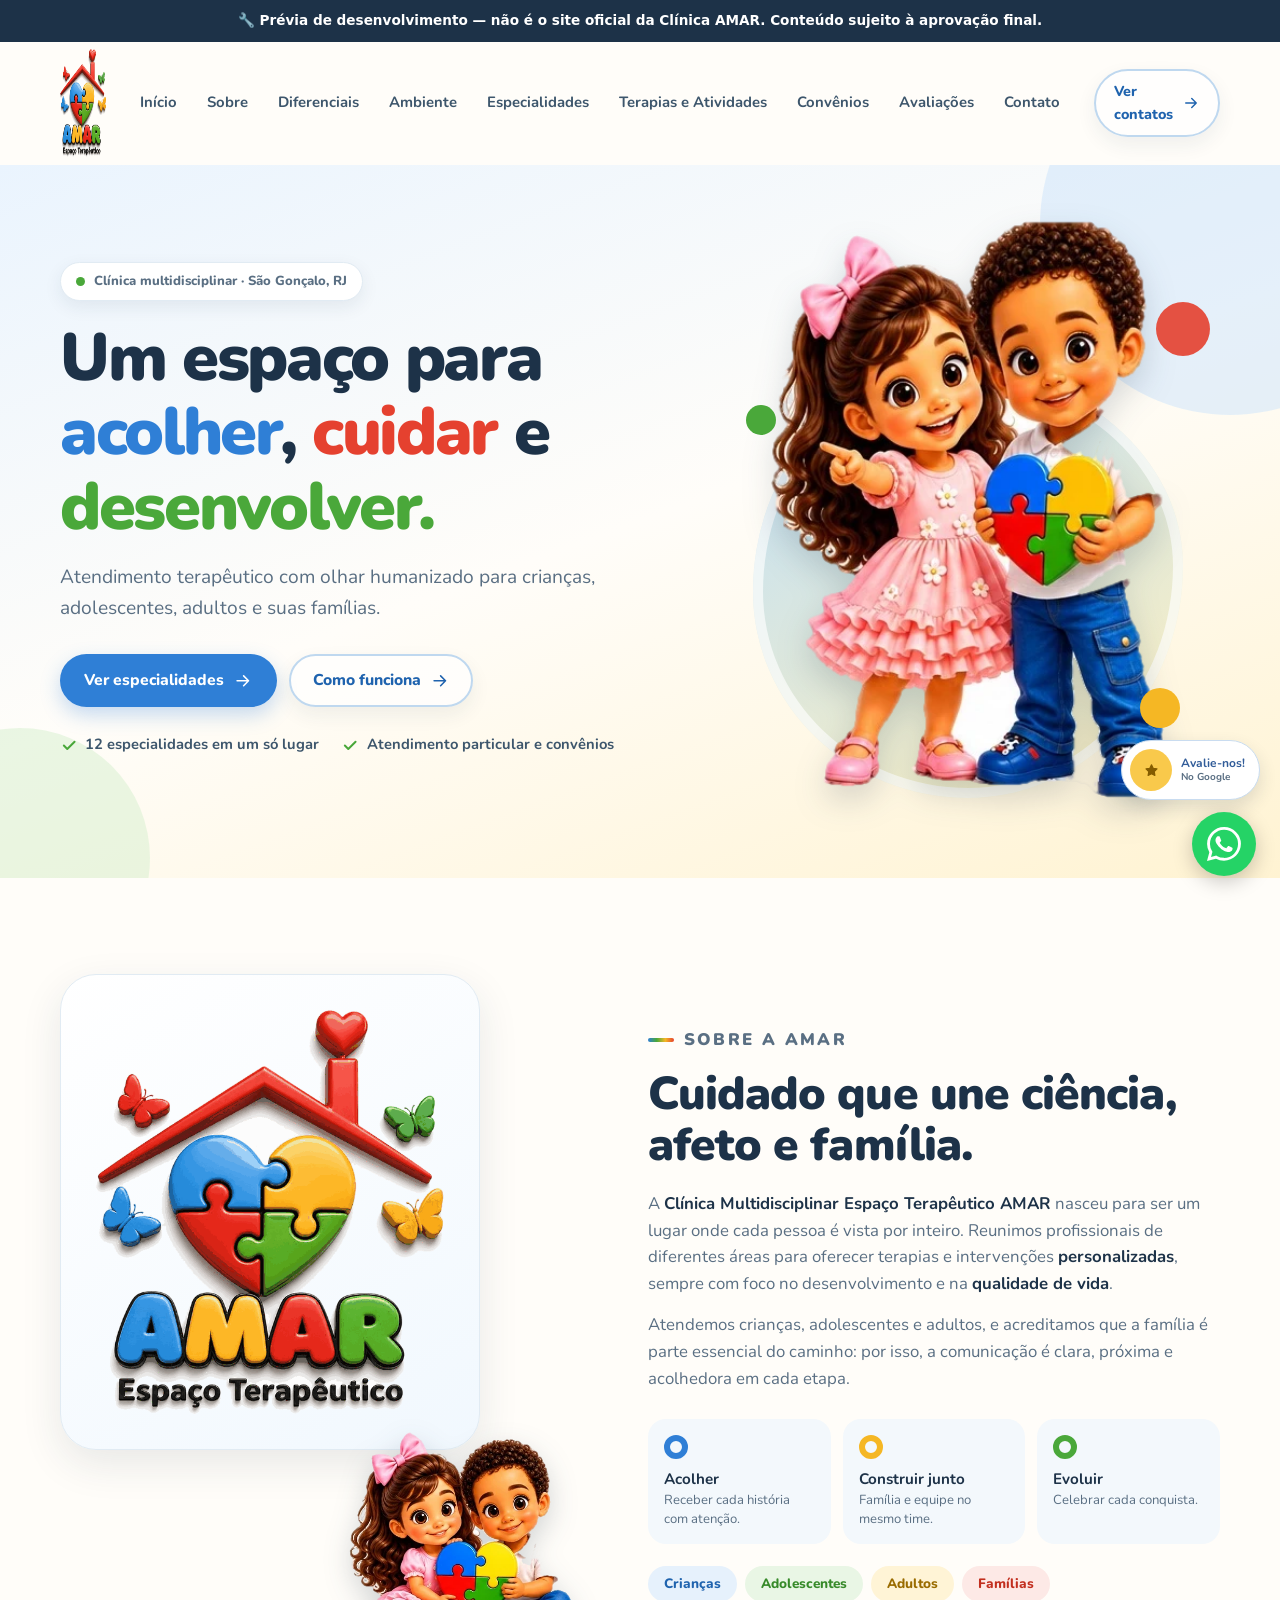
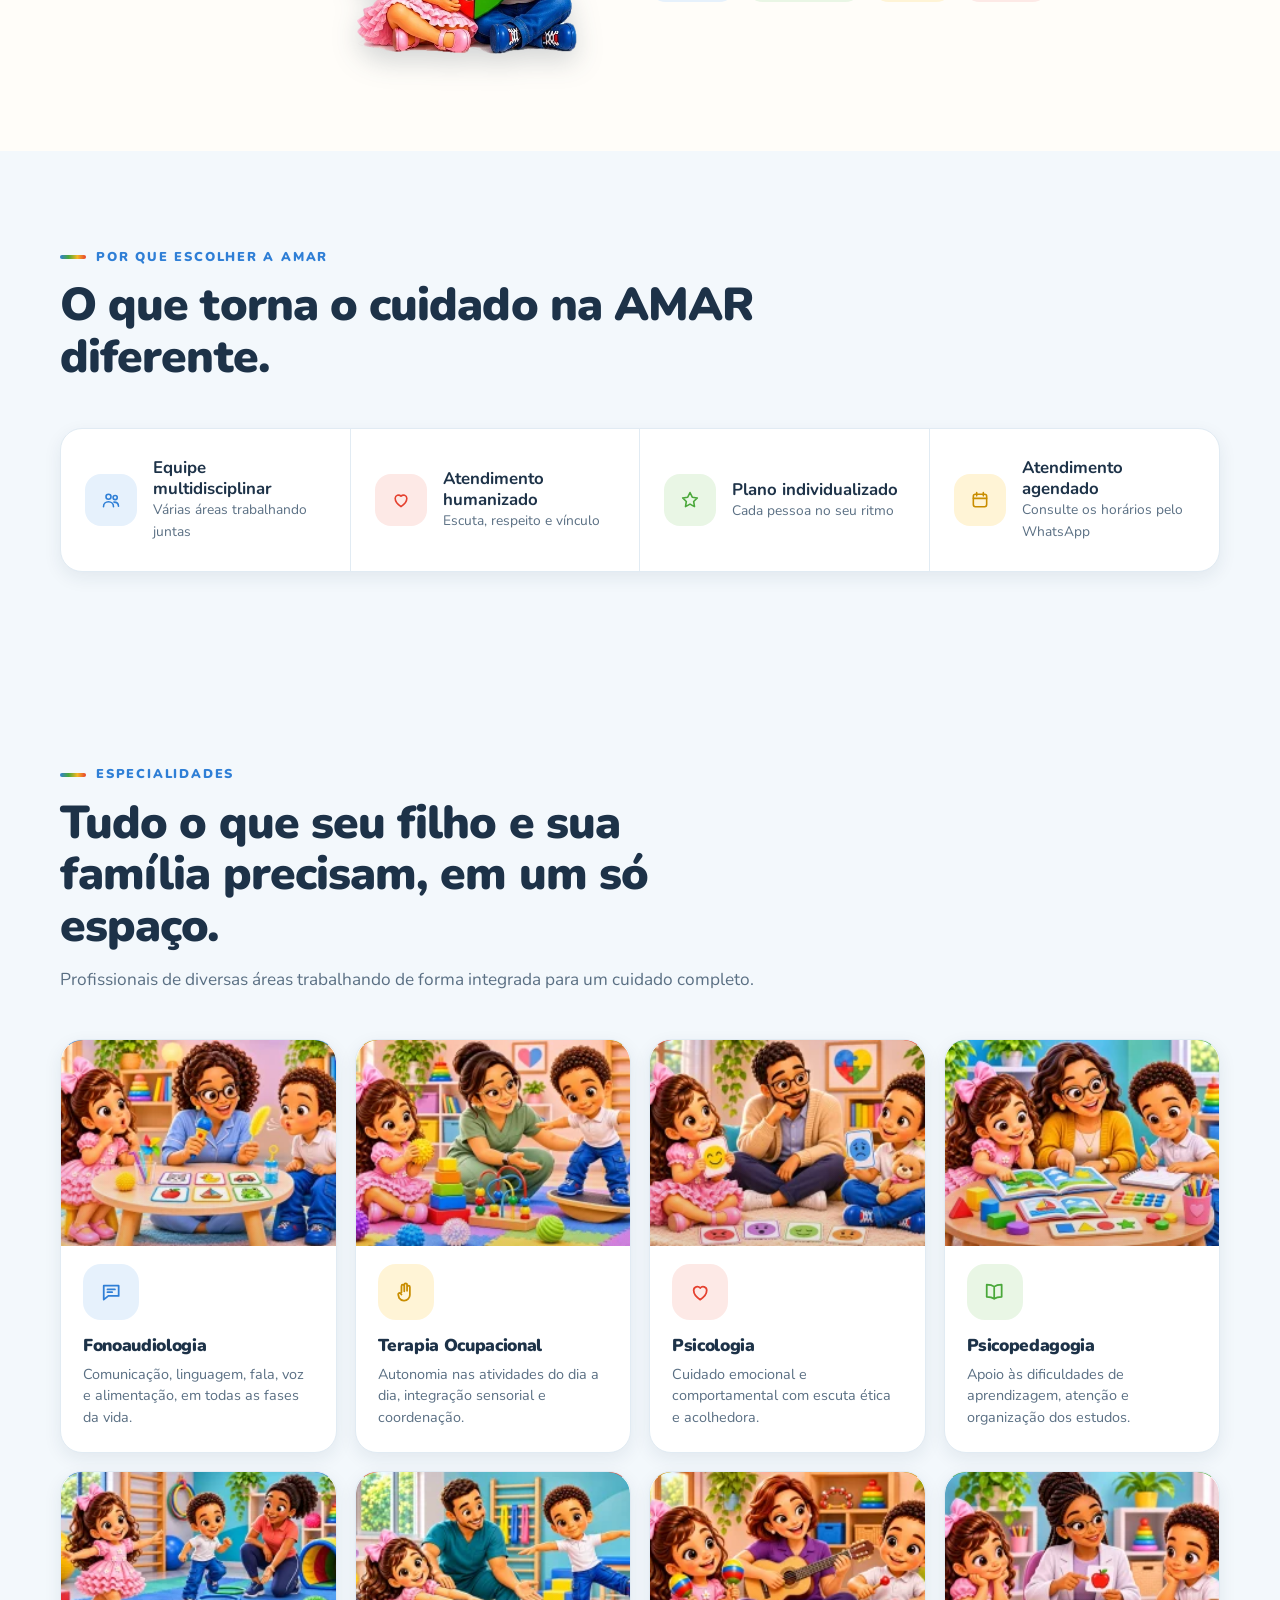
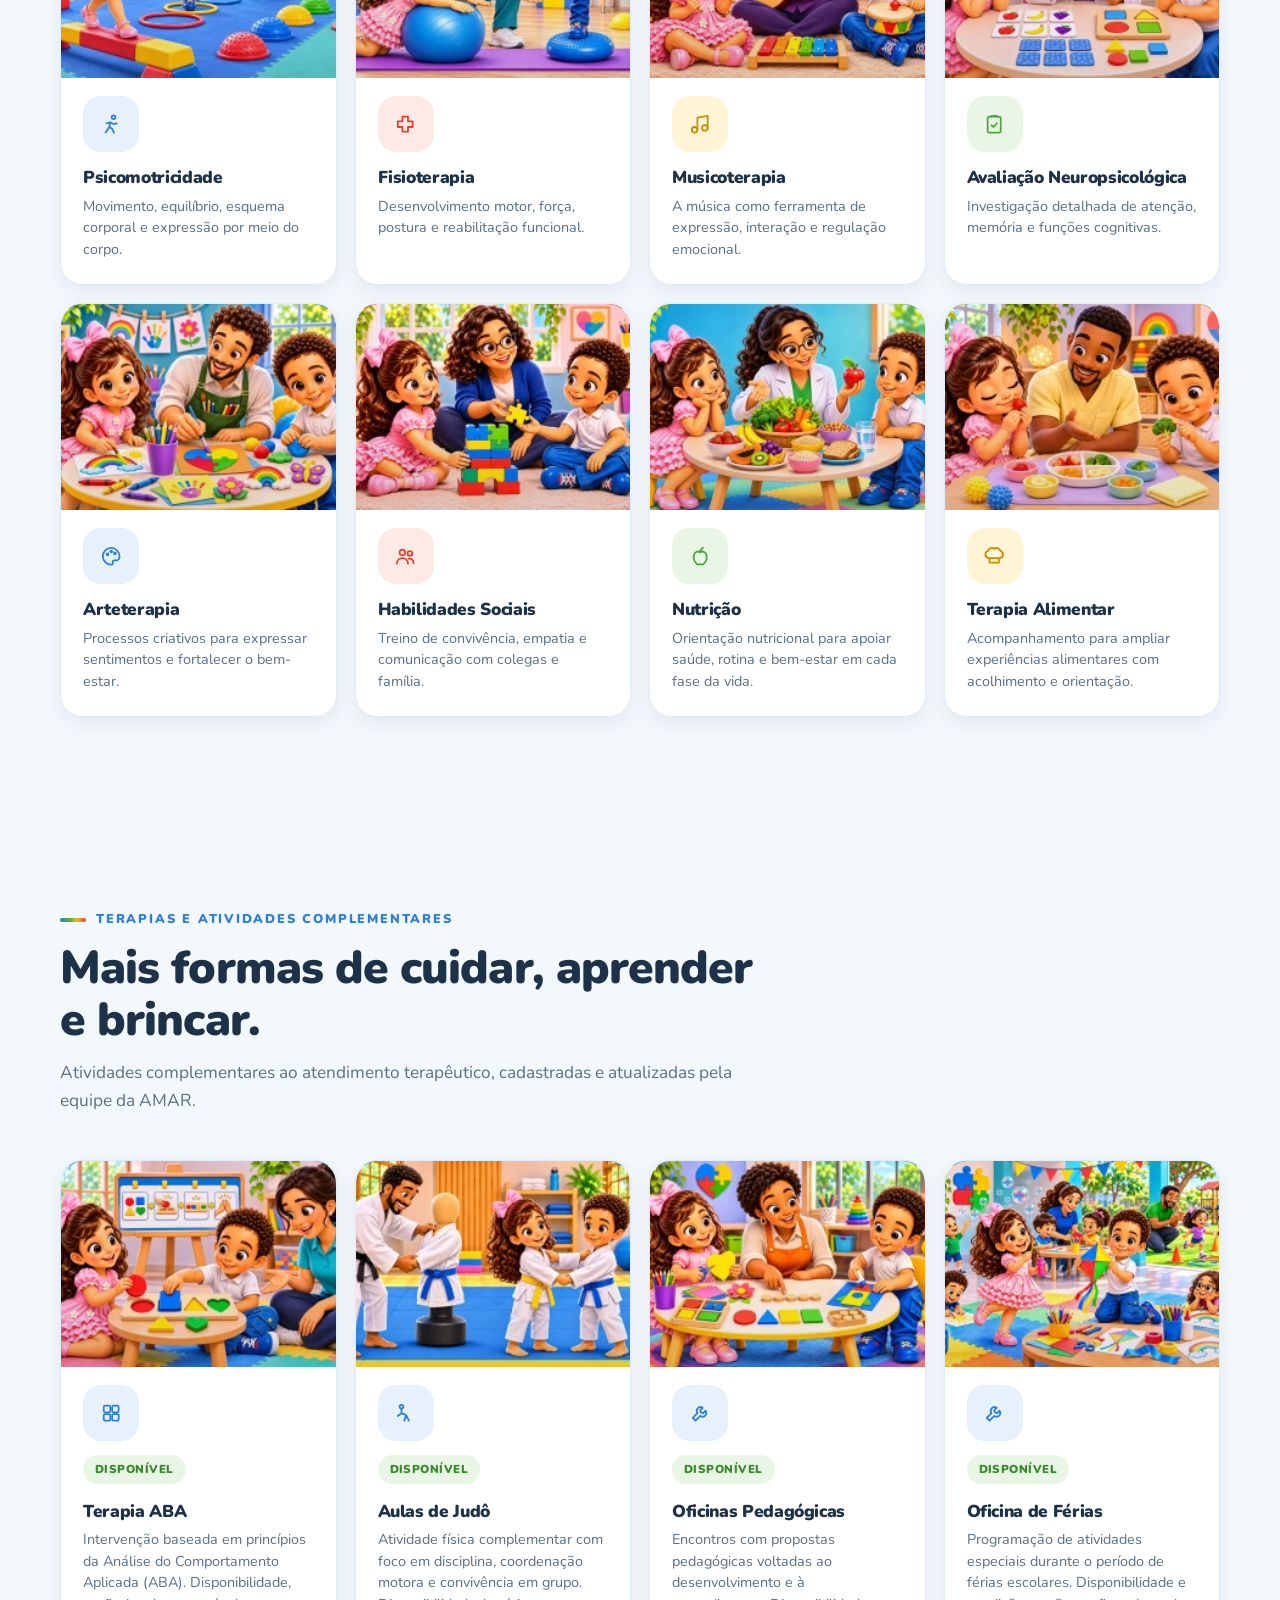
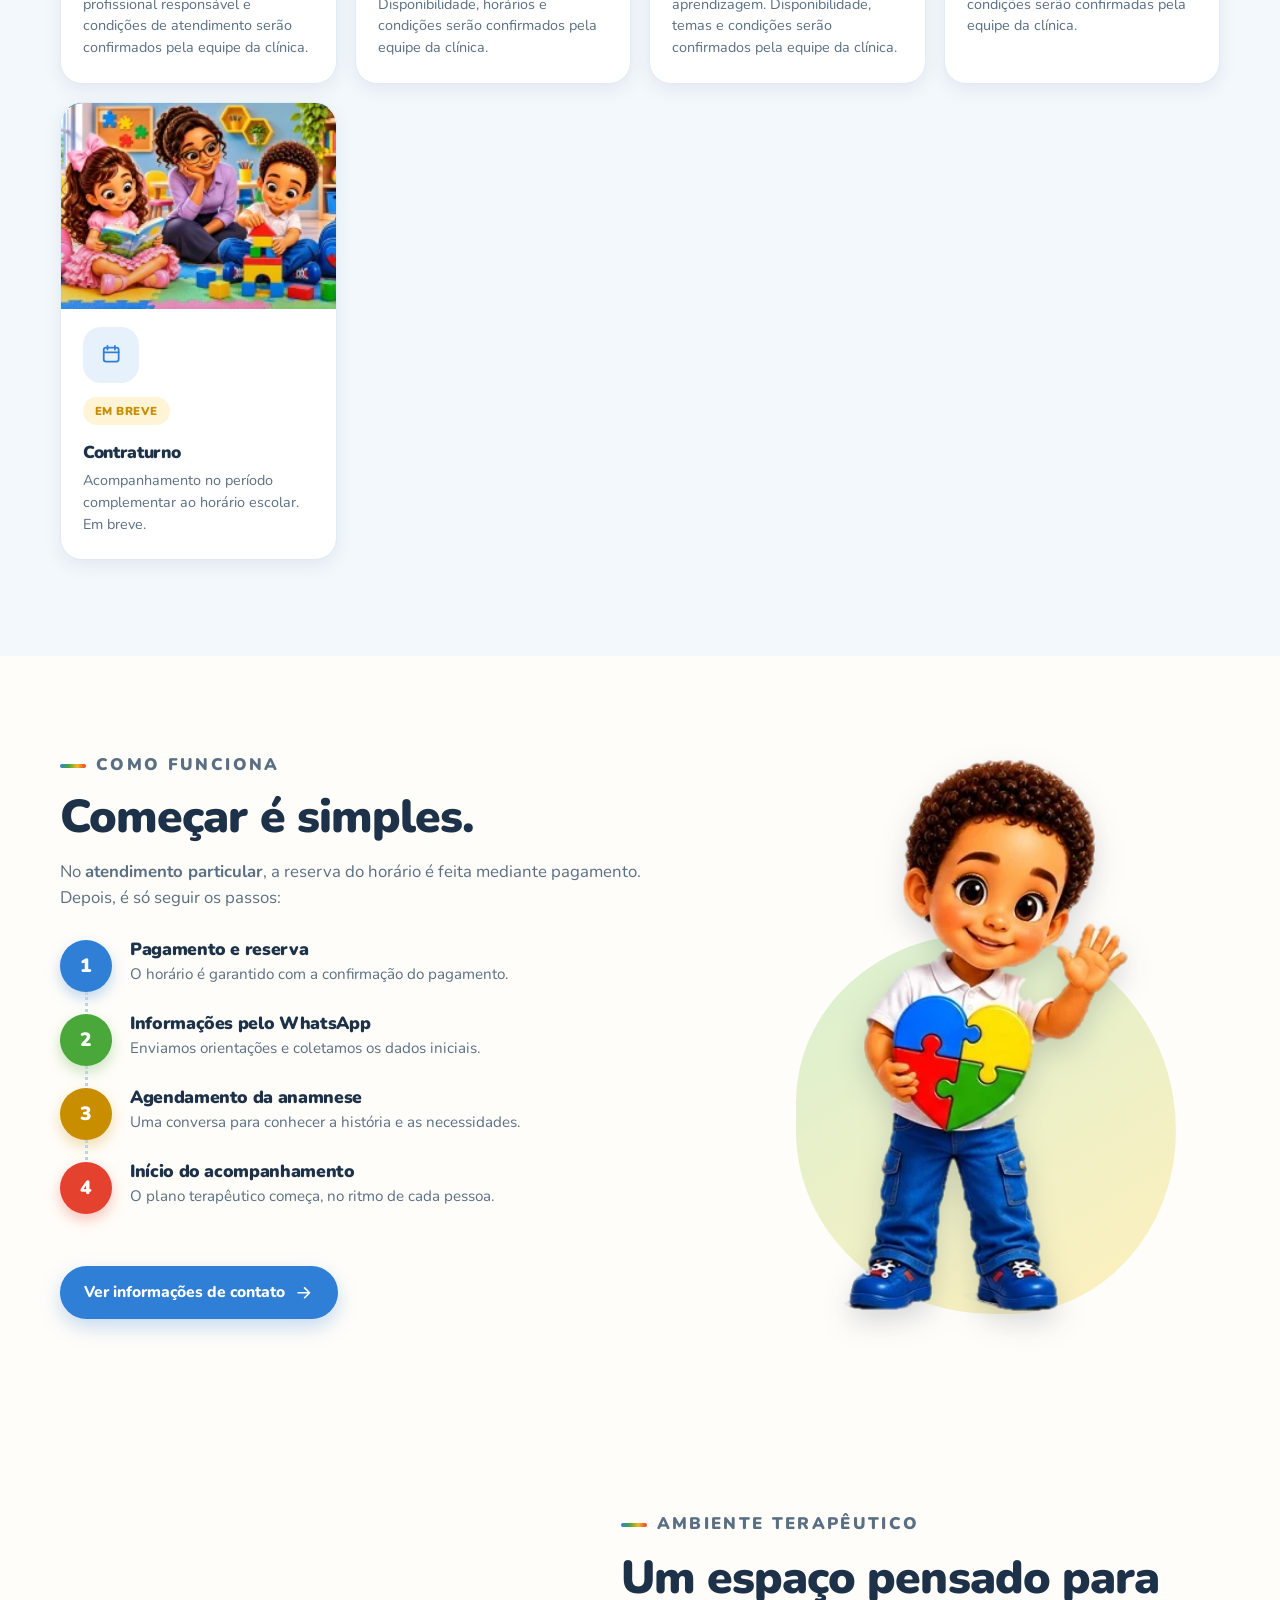
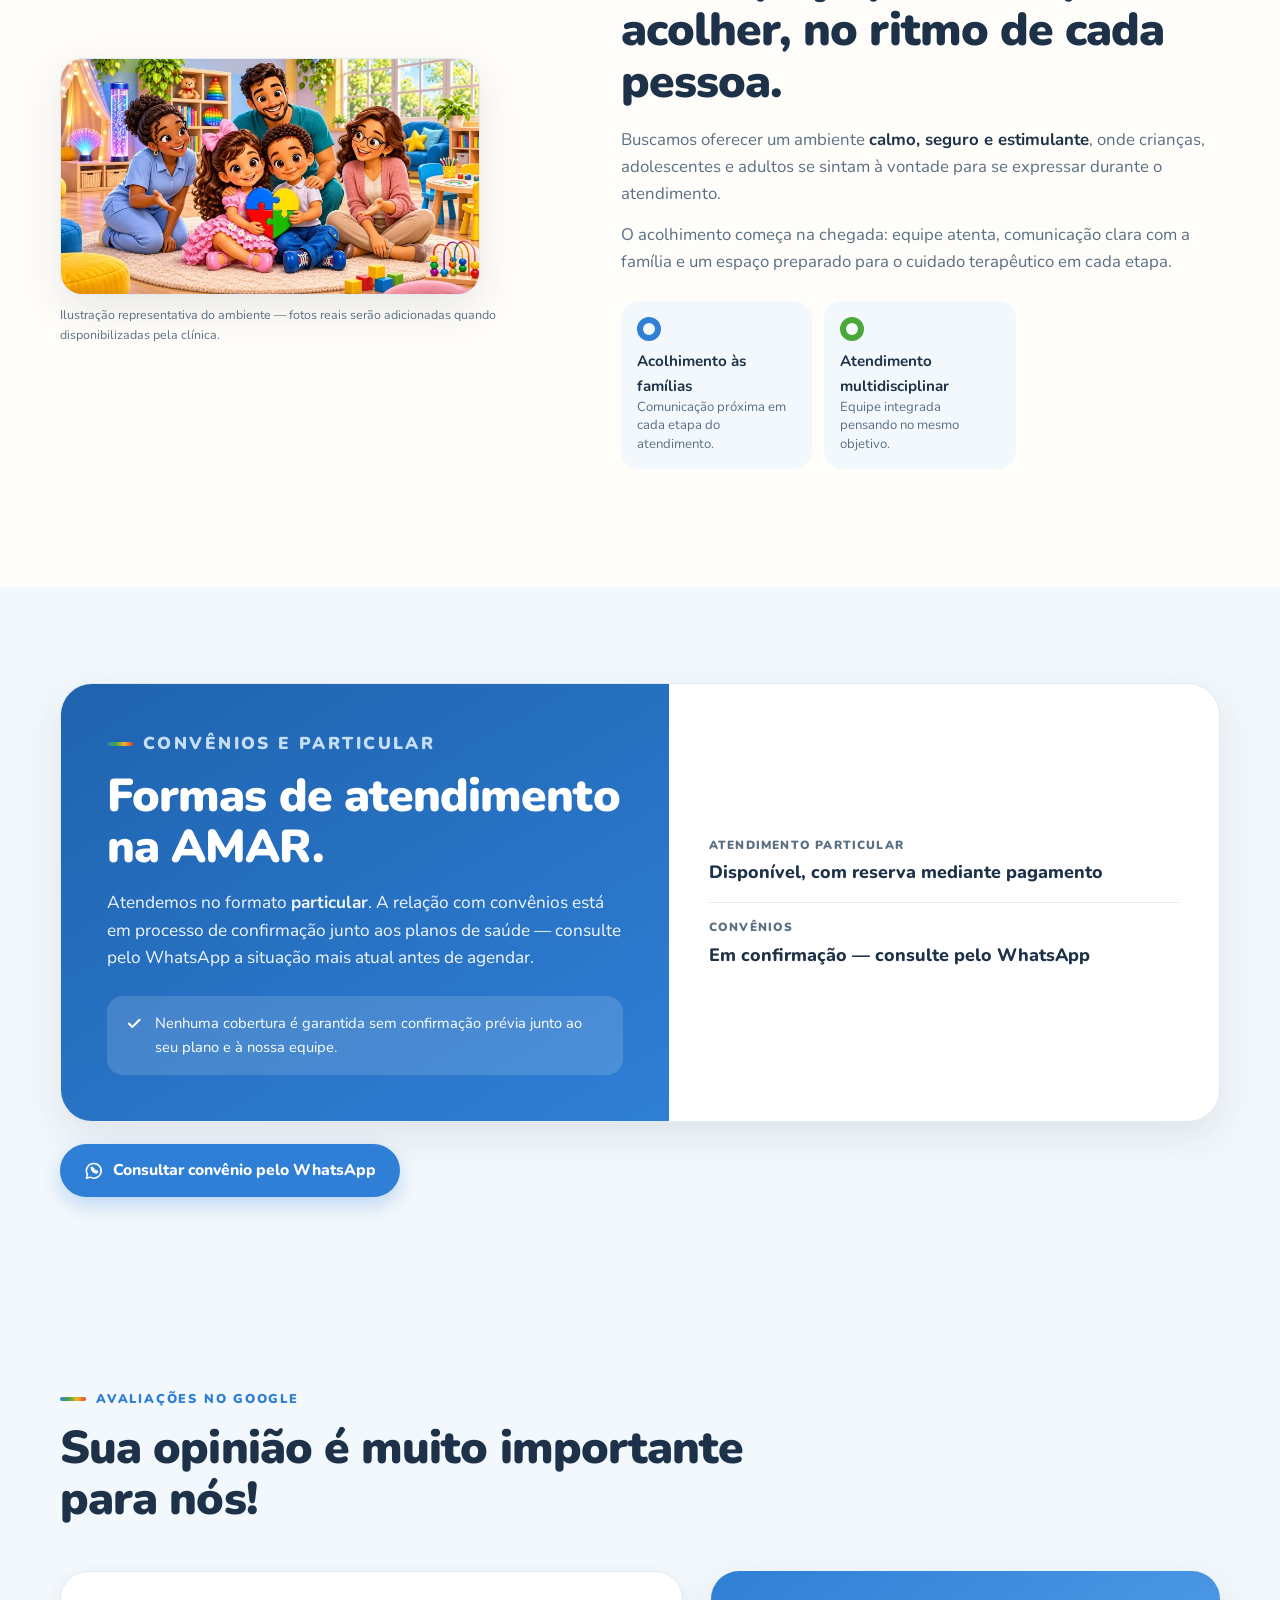
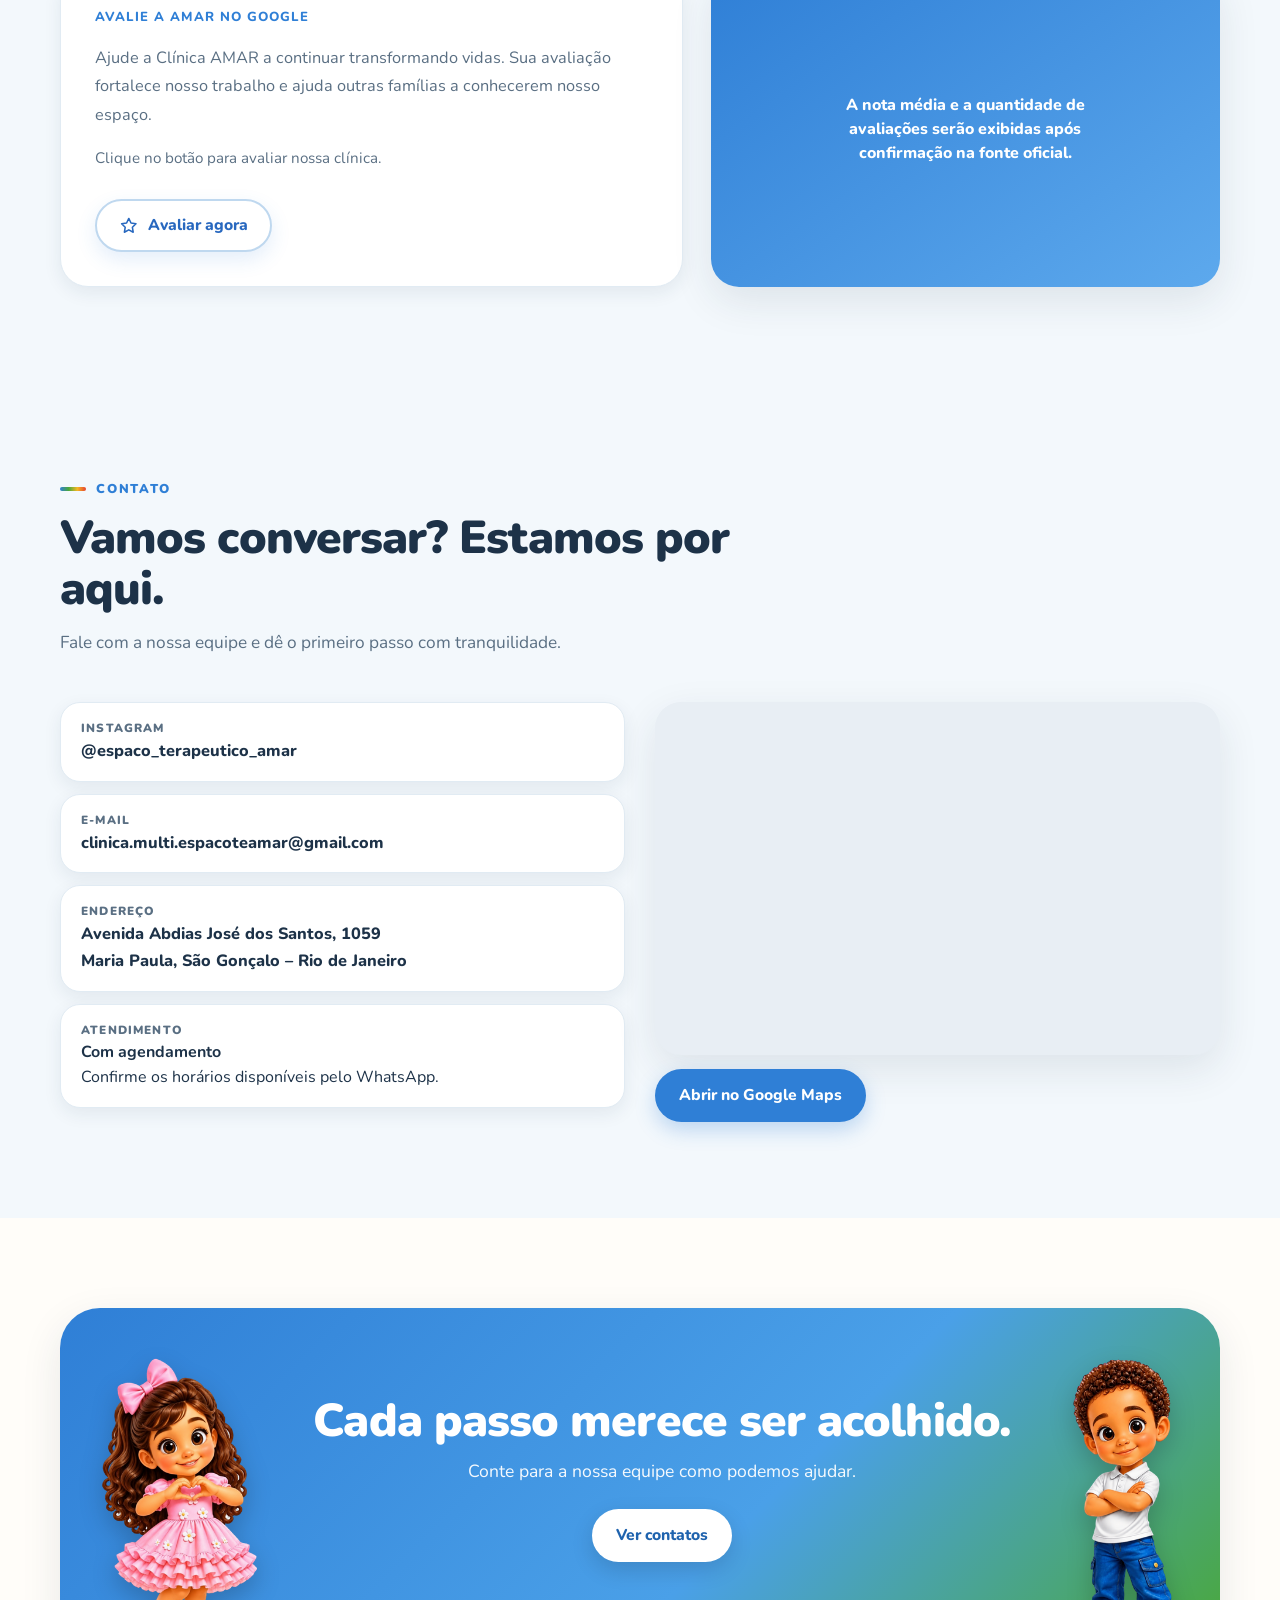
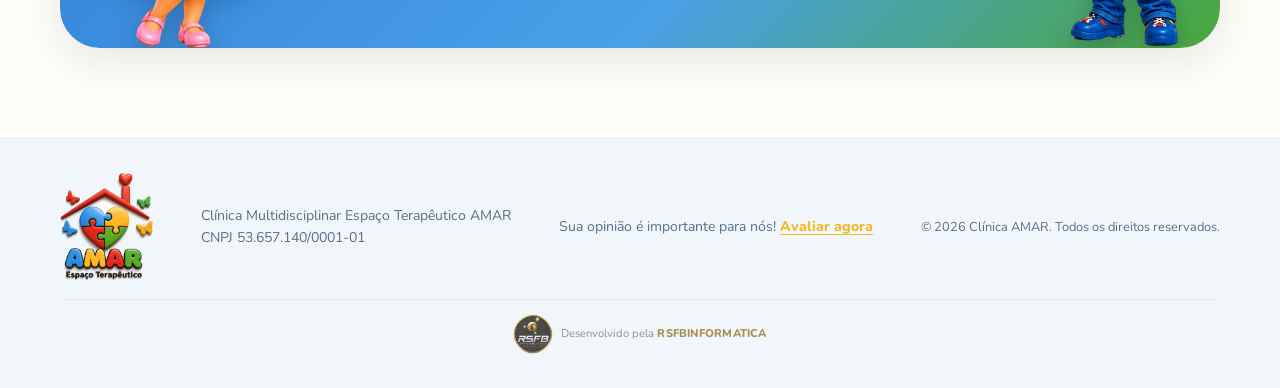
==== commit ebc38a1c: "feat(previa): atualiza prévia estática com as 18 ilustrações HD aprovadas" ====
--- a/index.html
+++ b/index.html
@@ -1,179 +1,136 @@
 <!doctype html>
+<!DOCTYPE html>
+
 <html lang="en-US">
 <head>
-  <meta charset="UTF-8">
-  <meta name="viewport" content="width=device-width, initial-scale=1">
-  <meta name="theme-color" content="#2f7fd6">
-  <title>Clínica AMAR</title>
-<meta name='robots' content='noindex, nofollow' />
-<link rel="icon" type="image/png" sizes="16x16" href="wp-content/themes/amar-institucional/assets/favicon-amar-16.png"><link rel="icon" type="image/png" sizes="32x32" href="wp-content/themes/amar-institucional/assets/favicon-amar-32.png"><link rel="icon" type="image/png" sizes="64x64" href="wp-content/themes/amar-institucional/assets/favicon-amar-64.png"><link rel="apple-touch-icon" sizes="180x180" href="wp-content/themes/amar-institucional/assets/apple-touch-icon-amar-180.png"><link rel='dns-prefetch' href='http://fonts.googleapis.com/' />
+<meta charset="utf-8"/>
+<meta content="width=device-width, initial-scale=1" name="viewport"/>
+<meta content="#2f7fd6" name="theme-color"/>
+<title>Clínica AMAR</title>
+<meta content="noindex, nofollow" name="robots"/>
+<link href="wp-content/themes/amar-institucional/assets/favicon-amar-16.png" rel="icon" sizes="16x16" type="image/png"/><link href="wp-content/themes/amar-institucional/assets/favicon-amar-32.png" rel="icon" sizes="32x32" type="image/png"/><link href="wp-content/themes/amar-institucional/assets/favicon-amar-64.png" rel="icon" sizes="64x64" type="image/png"/><link href="wp-content/themes/amar-institucional/assets/apple-touch-icon-amar-180.png" rel="apple-touch-icon" sizes="180x180"/><link href="//fonts.googleapis.com" rel="dns-prefetch"/>
+<meta content="Clínica Multidisciplinar Espaço Terapêutico AMAR, em São Gonçalo (RJ): atendimento humanizado com 12 especialidades e atividades complementares para crianças, adolescentes, adultos e famílias." name="description"/>
+<meta content="website" property="og:type"/>
+<meta content="Clínica AMAR — Espaço Terapêutico Multidisciplinar em São Gonçalo, RJ" property="og:title"/>
+<meta content="Clínica Multidisciplinar Espaço Terapêutico AMAR, em São Gonçalo (RJ): atendimento humanizado com 12 especialidades e atividades complementares para crianças, adolescentes, adultos e famílias." property="og:description"/>
+<meta content="https://rsfbinformatica-n3.github.io/clinica-amar-preview/" property="og:url"/>
+<meta content="https://rsfbinformatica-n3.github.io/clinica-amar-preview/wp-content/themes/amar-institucional/assets/logo-amar.png" property="og:image"/>
+<meta content="summary_large_image" name="twitter:card"/>
+<meta content="Clínica AMAR — Espaço Terapêutico Multidisciplinar em São Gonçalo, RJ" name="twitter:title"/>
+<meta content="Clínica Multidisciplinar Espaço Terapêutico AMAR, em São Gonçalo (RJ): atendimento humanizado com 12 especialidades e atividades complementares para crianças, adolescentes, adultos e famílias." name="twitter:description"/>
+<meta content="https://rsfbinformatica-n3.github.io/clinica-amar-preview/wp-content/themes/amar-institucional/assets/logo-amar.png" name="twitter:image"/>
 
-<meta name="description" content="Clínica Multidisciplinar Espaço Terapêutico AMAR, em São Gonçalo (RJ): atendimento humanizado com 12 especialidades e atividades complementares para crianças, adolescentes, adultos e famílias.">
-<meta property="og:type" content="website">
-<meta property="og:title" content="Clínica AMAR — Espaço Terapêutico Multidisciplinar em São Gonçalo, RJ">
-<meta property="og:description" content="Clínica Multidisciplinar Espaço Terapêutico AMAR, em São Gonçalo (RJ): atendimento humanizado com 12 especialidades e atividades complementares para crianças, adolescentes, adultos e famílias.">
-<meta property="og:url" content="./">
-<meta property="og:image" content="wp-content/themes/amar-institucional/assets/logo-amar.png">
-<meta name="twitter:card" content="summary_large_image">
-<meta name="twitter:title" content="Clínica AMAR — Espaço Terapêutico Multidisciplinar em São Gonçalo, RJ">
-<meta name="twitter:description" content="Clínica Multidisciplinar Espaço Terapêutico AMAR, em São Gonçalo (RJ): atendimento humanizado com 12 especialidades e atividades complementares para crianças, adolescentes, adultos e famílias.">
-<meta name="twitter:image" content="wp-content/themes/amar-institucional/assets/logo-amar.png">
-<style id="wp-img-auto-sizes-contain-inline-css">
-img:is([sizes=auto i],[sizes^="auto," i]){contain-intrinsic-size:3000px 1500px}
-/*# sourceURL=wp-img-auto-sizes-contain-inline-css */
-</style>
-<style id="wp-emoji-styles-inline-css">
 
-	img.wp-smiley, img.emoji {
-		display: inline !important;
-		border: none !important;
-		box-shadow: none !important;
-		height: 1em !important;
-		width: 1em !important;
-		margin: 0 0.07em !important;
-		vertical-align: -0.1em !important;
-		background: none !important;
-		padding: 0 !important;
-	}
-/*# sourceURL=wp-emoji-styles-inline-css */
-</style>
-<style id="wp-block-library-inline-css">
-:root{--wp-block-synced-color:#7a00df;--wp-block-synced-color--rgb:122,0,223;--wp-bound-block-color:var(--wp-block-synced-color);--wp-editor-canvas-background:#ddd;--wp-admin-theme-color:#007cba;--wp-admin-theme-color--rgb:0,124,186;--wp-admin-theme-color-darker-10:#006ba1;--wp-admin-theme-color-darker-10--rgb:0,107,160.5;--wp-admin-theme-color-darker-20:#005a87;--wp-admin-theme-color-darker-20--rgb:0,90,135;--wp-admin-border-width-focus:2px}@media (min-resolution:192dpi){:root{--wp-admin-border-width-focus:1.5px}}.wp-element-button{cursor:pointer}:root .has-very-light-gray-background-color{background-color:#eee}:root .has-very-dark-gray-background-color{background-color:#313131}:root .has-very-light-gray-color{color:#eee}:root .has-very-dark-gray-color{color:#313131}:root .has-vivid-green-cyan-to-vivid-cyan-blue-gradient-background{background:linear-gradient(135deg,#00d084,#0693e3)}:root .has-purple-crush-gradient-background{background:linear-gradient(135deg,#34e2e4,#4721fb 50%,#ab1dfe)}:root .has-hazy-dawn-gradient-background{background:linear-gradient(135deg,#faaca8,#dad0ec)}:root .has-subdued-olive-gradient-background{background:linear-gradient(135deg,#fafae1,#67a671)}:root .has-atomic-cream-gradient-background{background:linear-gradient(135deg,#fdd79a,#004a59)}:root .has-nightshade-gradient-background{background:linear-gradient(135deg,#330968,#31cdcf)}:root .has-midnight-gradient-background{background:linear-gradient(135deg,#020381,#2874fc)}:root{--wp--preset--font-size--normal:16px;--wp--preset--font-size--huge:42px}.has-regular-font-size{font-size:1em}.has-larger-font-size{font-size:2.625em}.has-normal-font-size{font-size:var(--wp--preset--font-size--normal)}.has-huge-font-size{font-size:var(--wp--preset--font-size--huge)}:root .has-text-align-center{text-align:center}:root .has-text-align-left{text-align:left}:root .has-text-align-right{text-align:right}.has-fit-text{white-space:nowrap!important}#end-resizable-editor-section{display:none}.aligncenter{clear:both}.items-justified-left{justify-content:flex-start}.items-justified-center{justify-content:center}.items-justified-right{justify-content:flex-end}.items-justified-space-between{justify-content:space-between}.screen-reader-text{word-wrap:normal!important;border:0;clip-path:inset(50%);height:1px;margin:-1px;overflow:hidden;padding:0;position:absolute;width:1px;word-break:normal!important}.screen-reader-text:focus{background-color:#ddd;clip-path:none;color:#444;display:block;font-size:1em;height:auto;left:5px;line-height:normal;padding:15px 23px 14px;text-decoration:none;top:5px;width:auto;z-index:100000}html :where(.has-border-color){border-style:solid}html :where([style^=border-color],[style*=";border-color"],[style*="; border-color"]){border-style:solid}html :where([style^=border-top-color],[style*=";border-top-color"],[style*="; border-top-color"]){border-top-style:solid}html :where([style^=border-right-color],[style*=";border-right-color"],[style*="; border-right-color"]){border-right-style:solid}html :where([style^=border-bottom-color],[style*=";border-bottom-color"],[style*="; border-bottom-color"]){border-bottom-style:solid}html :where([style^=border-left-color],[style*=";border-left-color"],[style*="; border-left-color"]){border-left-style:solid}html :where([style^=border-width],[style*=";border-width"],[style*="; border-width"]){border-style:solid}html :where([style^=border-top-width],[style*=";border-top-width"],[style*="; border-top-width"]){border-top-style:solid}html :where([style^=border-right-width],[style*=";border-right-width"],[style*="; border-right-width"]){border-right-style:solid}html :where([style^=border-bottom-width],[style*=";border-bottom-width"],[style*="; border-bottom-width"]){border-bottom-style:solid}html :where([style^=border-left-width],[style*=";border-left-width"],[style*="; border-left-width"]){border-left-style:solid}html :where(img[class*=wp-image-]){height:auto;max-width:100%}:where(figure){margin:0 0 1em}html :where(.is-position-sticky){--wp-admin--admin-bar--position-offset:var(--wp-admin--admin-bar--height,0px)}@media screen and (max-width:600px){html :where(.is-position-sticky){--wp-admin--admin-bar--position-offset:0px}}
 
-/*# sourceURL=/wp-includes/css/dist/block-library/common.min.css */
-</style>
-<style id="classic-theme-styles-inline-css">
-/*! This file is auto-generated */
-.wp-block-button__link{color:#fff;background-color:#32373c;border-radius:9999px;box-shadow:none;text-decoration:none;padding:calc(.667em + 2px) calc(1.333em + 2px);font-size:1.125em}.wp-block-file__button{background:#32373c;color:#fff;text-decoration:none}
-/*# sourceURL=/wp-includes/css/classic-themes.min.css */
-</style>
 
 <style id="global-styles-inline-css">
 :root{--wp--preset--aspect-ratio--square: 1;--wp--preset--aspect-ratio--4-3: 4/3;--wp--preset--aspect-ratio--3-4: 3/4;--wp--preset--aspect-ratio--3-2: 3/2;--wp--preset--aspect-ratio--2-3: 2/3;--wp--preset--aspect-ratio--16-9: 16/9;--wp--preset--aspect-ratio--9-16: 9/16;--wp--preset--color--black: #000000;--wp--preset--color--cyan-bluish-gray: #abb8c3;--wp--preset--color--white: #ffffff;--wp--preset--color--pale-pink: #f78da7;--wp--preset--color--vivid-red: #cf2e2e;--wp--preset--color--luminous-vivid-orange: #ff6900;--wp--preset--color--luminous-vivid-amber: #fcb900;--wp--preset--color--light-green-cyan: #7bdcb5;--wp--preset--color--vivid-green-cyan: #00d084;--wp--preset--color--pale-cyan-blue: #8ed1fc;--wp--preset--color--vivid-cyan-blue: #0693e3;--wp--preset--color--vivid-purple: #9b51e0;--wp--preset--gradient--vivid-cyan-blue-to-vivid-purple: linear-gradient(135deg,rgb(6,147,227) 0%,rgb(155,81,224) 100%);--wp--preset--gradient--light-green-cyan-to-vivid-green-cyan: linear-gradient(135deg,rgb(122,220,180) 0%,rgb(0,208,130) 100%);--wp--preset--gradient--luminous-vivid-amber-to-luminous-vivid-orange: linear-gradient(135deg,rgb(252,185,0) 0%,rgb(255,105,0) 100%);--wp--preset--gradient--luminous-vivid-orange-to-vivid-red: linear-gradient(135deg,rgb(255,105,0) 0%,rgb(207,46,46) 100%);--wp--preset--gradient--very-light-gray-to-cyan-bluish-gray: linear-gradient(135deg,rgb(238,238,238) 0%,rgb(169,184,195) 100%);--wp--preset--gradient--cool-to-warm-spectrum: linear-gradient(135deg,rgb(74,234,220) 0%,rgb(151,120,209) 20%,rgb(207,42,186) 40%,rgb(238,44,130) 60%,rgb(251,105,98) 80%,rgb(254,248,76) 100%);--wp--preset--gradient--blush-light-purple: linear-gradient(135deg,rgb(255,206,236) 0%,rgb(152,150,240) 100%);--wp--preset--gradient--blush-bordeaux: linear-gradient(135deg,rgb(254,205,165) 0%,rgb(254,45,45) 50%,rgb(107,0,62) 100%);--wp--preset--gradient--luminous-dusk: linear-gradient(135deg,rgb(255,203,112) 0%,rgb(199,81,192) 50%,rgb(65,88,208) 100%);--wp--preset--gradient--pale-ocean: linear-gradient(135deg,rgb(255,245,203) 0%,rgb(182,227,212) 50%,rgb(51,167,181) 100%);--wp--preset--gradient--electric-grass: linear-gradient(135deg,rgb(202,248,128) 0%,rgb(113,206,126) 100%);--wp--preset--gradient--midnight: linear-gradient(135deg,rgb(2,3,129) 0%,rgb(40,116,252) 100%);--wp--preset--font-size--small: 13px;--wp--preset--font-size--medium: 20px;--wp--preset--font-size--large: 36px;--wp--preset--font-size--x-large: 42px;--wp--preset--spacing--20: 0.44rem;--wp--preset--spacing--30: 0.67rem;--wp--preset--spacing--40: 1rem;--wp--preset--spacing--50: 1.5rem;--wp--preset--spacing--60: 2.25rem;--wp--preset--spacing--70: 3.38rem;--wp--preset--spacing--80: 5.06rem;--wp--preset--shadow--natural: 6px 6px 9px rgba(0, 0, 0, 0.2);--wp--preset--shadow--deep: 12px 12px 50px rgba(0, 0, 0, 0.4);--wp--preset--shadow--sharp: 6px 6px 0px rgba(0, 0, 0, 0.2);--wp--preset--shadow--outlined: 6px 6px 0px -3px rgb(255, 255, 255), 6px 6px rgb(0, 0, 0);--wp--preset--shadow--crisp: 6px 6px 0px rgb(0, 0, 0);}.wp-block-button{--wp--preset--dimension--25: 25%;--wp--preset--dimension--50: 50%;--wp--preset--dimension--75: 75%;--wp--preset--dimension--100: 100%;}:where(body) { margin: 0; }:where(.is-layout-flex){gap: 0.5em;}:where(.is-layout-grid){gap: 0.5em;}body .is-layout-flex{display: flex;}.is-layout-flex{flex-wrap: wrap;align-items: center;}.is-layout-flex > :is(*, div){margin: 0;}body .is-layout-grid{display: grid;}.is-layout-grid > :is(*, div){margin: 0;}body{padding-top: 0px;padding-right: 0px;padding-bottom: 0px;padding-left: 0px;}:root :where(.wp-element-button, .wp-block-button__link){background-color: #32373c;border-width: 0;color: #fff;font-family: inherit;font-size: inherit;font-style: inherit;font-weight: inherit;letter-spacing: inherit;line-height: inherit;padding-top: calc(0.667em + 2px);padding-right: calc(1.333em + 2px);padding-bottom: calc(0.667em + 2px);padding-left: calc(1.333em + 2px);text-decoration: none;text-transform: inherit;}.has-black-color{color: var(--wp--preset--color--black) !important;}.has-cyan-bluish-gray-color{color: var(--wp--preset--color--cyan-bluish-gray) !important;}.has-white-color{color: var(--wp--preset--color--white) !important;}.has-pale-pink-color{color: var(--wp--preset--color--pale-pink) !important;}.has-vivid-red-color{color: var(--wp--preset--color--vivid-red) !important;}.has-luminous-vivid-orange-color{color: var(--wp--preset--color--luminous-vivid-orange) !important;}.has-luminous-vivid-amber-color{color: var(--wp--preset--color--luminous-vivid-amber) !important;}.has-light-green-cyan-color{color: var(--wp--preset--color--light-green-cyan) !important;}.has-vivid-green-cyan-color{color: var(--wp--preset--color--vivid-green-cyan) !important;}.has-pale-cyan-blue-color{color: var(--wp--preset--color--pale-cyan-blue) !important;}.has-vivid-cyan-blue-color{color: var(--wp--preset--color--vivid-cyan-blue) !important;}.has-vivid-purple-color{color: var(--wp--preset--color--vivid-purple) !important;}.has-black-background-color{background-color: var(--wp--preset--color--black) !important;}.has-cyan-bluish-gray-background-color{background-color: var(--wp--preset--color--cyan-bluish-gray) !important;}.has-white-background-color{background-color: var(--wp--preset--color--white) !important;}.has-pale-pink-background-color{background-color: var(--wp--preset--color--pale-pink) !important;}.has-vivid-red-background-color{background-color: var(--wp--preset--color--vivid-red) !important;}.has-luminous-vivid-orange-background-color{background-color: var(--wp--preset--color--luminous-vivid-orange) !important;}.has-luminous-vivid-amber-background-color{background-color: var(--wp--preset--color--luminous-vivid-amber) !important;}.has-light-green-cyan-background-color{background-color: var(--wp--preset--color--light-green-cyan) !important;}.has-vivid-green-cyan-background-color{background-color: var(--wp--preset--color--vivid-green-cyan) !important;}.has-pale-cyan-blue-background-color{background-color: var(--wp--preset--color--pale-cyan-blue) !important;}.has-vivid-cyan-blue-background-color{background-color: var(--wp--preset--color--vivid-cyan-blue) !important;}.has-vivid-purple-background-color{background-color: var(--wp--preset--color--vivid-purple) !important;}.has-black-border-color{border-color: var(--wp--preset--color--black) !important;}.has-cyan-bluish-gray-border-color{border-color: var(--wp--preset--color--cyan-bluish-gray) !important;}.has-white-border-color{border-color: var(--wp--preset--color--white) !important;}.has-pale-pink-border-color{border-color: var(--wp--preset--color--pale-pink) !important;}.has-vivid-red-border-color{border-color: var(--wp--preset--color--vivid-red) !important;}.has-luminous-vivid-orange-border-color{border-color: var(--wp--preset--color--luminous-vivid-orange) !important;}.has-luminous-vivid-amber-border-color{border-color: var(--wp--preset--color--luminous-vivid-amber) !important;}.has-light-green-cyan-border-color{border-color: var(--wp--preset--color--light-green-cyan) !important;}.has-vivid-green-cyan-border-color{border-color: var(--wp--preset--color--vivid-green-cyan) !important;}.has-pale-cyan-blue-border-color{border-color: var(--wp--preset--color--pale-cyan-blue) !important;}.has-vivid-cyan-blue-border-color{border-color: var(--wp--preset--color--vivid-cyan-blue) !important;}.has-vivid-purple-border-color{border-color: var(--wp--preset--color--vivid-purple) !important;}.has-vivid-cyan-blue-to-vivid-purple-gradient-background{background: var(--wp--preset--gradient--vivid-cyan-blue-to-vivid-purple) !important;}.has-light-green-cyan-to-vivid-green-cyan-gradient-background{background: var(--wp--preset--gradient--light-green-cyan-to-vivid-green-cyan) !important;}.has-luminous-vivid-amber-to-luminous-vivid-orange-gradient-background{background: var(--wp--preset--gradient--luminous-vivid-amber-to-luminous-vivid-orange) !important;}.has-luminous-vivid-orange-to-vivid-red-gradient-background{background: var(--wp--preset--gradient--luminous-vivid-orange-to-vivid-red) !important;}.has-very-light-gray-to-cyan-bluish-gray-gradient-background{background: var(--wp--preset--gradient--very-light-gray-to-cyan-bluish-gray) !important;}.has-cool-to-warm-spectrum-gradient-background{background: var(--wp--preset--gradient--cool-to-warm-spectrum) !important;}.has-blush-light-purple-gradient-background{background: var(--wp--preset--gradient--blush-light-purple) !important;}.has-blush-bordeaux-gradient-background{background: var(--wp--preset--gradient--blush-bordeaux) !important;}.has-luminous-dusk-gradient-background{background: var(--wp--preset--gradient--luminous-dusk) !important;}.has-pale-ocean-gradient-background{background: var(--wp--preset--gradient--pale-ocean) !important;}.has-electric-grass-gradient-background{background: var(--wp--preset--gradient--electric-grass) !important;}.has-midnight-gradient-background{background: var(--wp--preset--gradient--midnight) !important;}.has-small-font-size{font-size: var(--wp--preset--font-size--small) !important;}.has-medium-font-size{font-size: var(--wp--preset--font-size--medium) !important;}.has-large-font-size{font-size: var(--wp--preset--font-size--large) !important;}.has-x-large-font-size{font-size: var(--wp--preset--font-size--x-large) !important;}
 /*# sourceURL=global-styles-inline-css */
 </style>
+<link href="wp-content/plugins/amar-whatsapp-flutuante/assets/amar-whatsapp-flutuante.css" id="amar-whatsapp-flutuante-css" media="all" rel="stylesheet"/>
+<link href="https://fonts.googleapis.com/css2?family=Nunito:wght@400;600;700;800;900&amp;display=swap" id="amar-font-css" media="all" rel="stylesheet"/>
+<link href="wp-content/themes/amar-institucional/style.css" id="amar-style-css" media="all" rel="stylesheet"/>
 
-<link rel='stylesheet' id='amar-whatsapp-flutuante-css' href='wp-content/plugins/amar-whatsapp-flutuante/assets/amar-whatsapp-flutuante.css' media='all' />
-<link rel='stylesheet' id='amar-font-css' href='https://fonts.googleapis.com/css2?family=Nunito:wght@400;600;700;800;900&#038;display=swap' media='all' />
-<link rel='stylesheet' id='amar-style-css' href='wp-content/themes/amar-institucional/style.css' media='all' />
-<meta name="generator" content="WordPress 7.1.5" />
+
 </head>
-<body class="home blog wp-theme-amar-institucional">
-<div style="position:sticky;top:0;z-index:999;background:#1d3248;color:#fff;text-align:center;padding:10px 16px;font-family:system-ui,sans-serif;font-size:.85rem;font-weight:700">
-  🔧 Prévia de desenvolvimento — não é o site oficial da Clínica AMAR. Conteúdo sujeito a aprovação final.
-</div>
-
-<svg width="0" height="0" style="position:absolute" aria-hidden="true" focusable="false"><defs>
-  <symbol id="i-fono" viewBox="0 0 24 24"><path d="M4 5h16v11H9l-5 4z"/><path d="M8 9h8M8 12h5"/></symbol>
-  <symbol id="i-to" viewBox="0 0 24 24"><path d="M8 12V5.5a1.5 1.5 0 013 0V11m0-.5V4a1.5 1.5 0 013 0v6.5m0-4a1.5 1.5 0 013 0V15a6 6 0 01-6 6h-.5a6 6 0 01-5-2.7L4.6 15a1.5 1.5 0 012.4-1.7L8 14.5"/></symbol>
-  <symbol id="i-psi" viewBox="0 0 24 24"><path d="M12 20s-7-4.5-7-10a4 4 0 017-2.5A4 4 0 0119 10c0 5.5-7 10-7 10z"/></symbol>
-  <symbol id="i-pedagogia" viewBox="0 0 24 24"><path d="M12 6c-2-1.5-5-2-8-2v13c3 0 6 .5 8 2 2-1.5 5-2 8-2V4c-3 0-6 .5-8 2zM12 6v13"/></symbol>
-  <symbol id="i-motri" viewBox="0 0 24 24"><circle cx="14.5" cy="4.5" r="2"/><path d="M6 21l4-6 3 2 2 4M10 15l1-5 4 2 3-1M11 10l-4 1"/></symbol>
-  <symbol id="i-fisio" viewBox="0 0 24 24"><path d="M9 4h6v5h5v6h-5v5H9v-5H4V9h5z"/></symbol>
-  <symbol id="i-musica" viewBox="0 0 24 24"><path d="M9 18V5l11-2v13"/><circle cx="6" cy="18" r="3"/><circle cx="17" cy="16" r="3"/></symbol>
-  <symbol id="i-neuro" viewBox="0 0 24 24"><rect x="5" y="4" width="14" height="17" rx="2"/><path d="M9 4V3h6v1M9 13l2 2 4-4"/></symbol>
-  <symbol id="i-arte" viewBox="0 0 24 24"><path d="M12 3a9 9 0 000 18c1.6 0 2.2-1 1.6-2.3-.5-1.2.3-2.2 1.6-2.2H17a4 4 0 004-4c0-5-4-9.5-9-9.5z"/><circle cx="8" cy="10" r="1"/><circle cx="12" cy="7" r="1"/><circle cx="16" cy="9" r="1"/></symbol>
-  <symbol id="i-social" viewBox="0 0 24 24"><circle cx="9" cy="8" r="3"/><circle cx="17" cy="9" r="2.5"/><path d="M3 20c0-3.5 2.7-6 6-6s6 2.5 6 6M15.5 14.5c3 0 5.5 1.5 5.5 5"/></symbol>
-  <symbol id="i-nutri" viewBox="0 0 24 24"><path d="M12 8c-2-2-7-1-7 5 0 4 3 8 5 8 1 0 1.5-.5 2-.5s1 .5 2 .5c2 0 5-4 5-8 0-6-5-7-7-5zM12 8c0-2 1-4 3-5"/></symbol>
-  <symbol id="i-culinaria" viewBox="0 0 24 24"><path d="M7 14v5h10v-5M6 14a4 4 0 01-.5-7.8A4 4 0 0112 4a4 4 0 016.5 2.2A4 4 0 0118 14z"/></symbol>
-  <symbol id="i-receipt" viewBox="0 0 24 24"><path d="M6 3h12v18l-3-2-3 2-3-2-3 2zM9 8h6M9 12h6"/></symbol>
-  <symbol id="i-calendar" viewBox="0 0 24 24"><rect x="4" y="5" width="16" height="15" rx="2.5"/><path d="M4 10h16M8 3v4M16 3v4"/></symbol>
-  <symbol id="i-heart" viewBox="0 0 24 24"><path d="M12 20s-7-4.5-7-10a4 4 0 017-2.5A4 4 0 0119 10c0 5.5-7 10-7 10z"/></symbol>
-  <symbol id="i-users" viewBox="0 0 24 24"><circle cx="9" cy="8" r="3"/><circle cx="17" cy="9" r="2.5"/><path d="M3 20c0-3.5 2.7-6 6-6s6 2.5 6 6M15.5 14.5c3 0 5.5 1.5 5.5 5"/></symbol>
-  <symbol id="i-star" viewBox="0 0 24 24"><path d="M12 3l2.7 5.6 6.1.9-4.4 4.3 1 6.1L12 17l-5.4 2.9 1-6.1L3.2 9.5l6.1-.9z"/></symbol>
-  <symbol id="i-check" viewBox="0 0 24 24"><path d="M5 12.5l4.5 4.5L19 7.5"/></symbol><symbol id="i-arrow" viewBox="0 0 24 24"><path d="M5 12h14M13 6l6 6-6 6"/></symbol>
-  <symbol id="i-whatsapp" viewBox="0 0 24 24"><path d="M12 3a9 9 0 00-7.8 13.5L3 21l4.6-1.2A9 9 0 1012 3z"/><path d="M9 8c0 3.6 3 6.6 6.6 6.6l1-1.7-2.2-1.1-.9.9a4.6 4.6 0 01-2.2-2.2l.9-.9L10.1 8z"/></symbol>
-  <symbol id="i-aba" viewBox="0 0 24 24"><rect x="4" y="4" width="7" height="7" rx="1.5"/><rect x="13" y="4" width="7" height="7" rx="1.5"/><rect x="4" y="13" width="7" height="7" rx="1.5"/><rect x="13" y="13" width="7" height="7" rx="1.5"/></symbol>
-  <symbol id="i-judo" viewBox="0 0 24 24"><circle cx="8" cy="5" r="2"/><path d="M8 7v5l5 2 3 6M8 12l-4 3M13 14l-2 6"/></symbol>
-  <symbol id="i-oficina" viewBox="0 0 24 24"><path d="M14.7 6.3a4 4 0 00-5.6 5.6L4 17l3 3 5.1-5.1a4 4 0 005.6-5.6l-2.8 2.8-2-1-1-2z"/></symbol>
+<body class="" data-preview-build="amar-hd-v2-20261122"><div style="position:sticky;top:0;z-index:999;background:#1d3248;color:#fff;text-align:center;padding:10px 16px;font-family:system-ui,sans-serif;font-size:.85rem;font-weight:700">🔧 Prévia de desenvolvimento — não é o site oficial da Clínica AMAR. Conteúdo sujeito à aprovação final.</div>
+<svg aria-hidden="true" focusable="false" height="0" style="position:absolute" width="0"><defs>
+<symbol id="i-fono" viewbox="0 0 24 24"><path d="M4 5h16v11H9l-5 4z"></path><path d="M8 9h8M8 12h5"></path></symbol>
+<symbol id="i-to" viewbox="0 0 24 24"><path d="M8 12V5.5a1.5 1.5 0 013 0V11m0-.5V4a1.5 1.5 0 013 0v6.5m0-4a1.5 1.5 0 013 0V15a6 6 0 01-6 6h-.5a6 6 0 01-5-2.7L4.6 15a1.5 1.5 0 012.4-1.7L8 14.5"></path></symbol>
+<symbol id="i-psi" viewbox="0 0 24 24"><path d="M12 20s-7-4.5-7-10a4 4 0 017-2.5A4 4 0 0119 10c0 5.5-7 10-7 10z"></path></symbol>
+<symbol id="i-pedagogia" viewbox="0 0 24 24"><path d="M12 6c-2-1.5-5-2-8-2v13c3 0 6 .5 8 2 2-1.5 5-2 8-2V4c-3 0-6 .5-8 2zM12 6v13"></path></symbol>
+<symbol id="i-motri" viewbox="0 0 24 24"><circle cx="14.5" cy="4.5" r="2"></circle><path d="M6 21l4-6 3 2 2 4M10 15l1-5 4 2 3-1M11 10l-4 1"></path></symbol>
+<symbol id="i-fisio" viewbox="0 0 24 24"><path d="M9 4h6v5h5v6h-5v5H9v-5H4V9h5z"></path></symbol>
+<symbol id="i-musica" viewbox="0 0 24 24"><path d="M9 18V5l11-2v13"></path><circle cx="6" cy="18" r="3"></circle><circle cx="17" cy="16" r="3"></circle></symbol>
+<symbol id="i-neuro" viewbox="0 0 24 24"><rect height="17" rx="2" width="14" x="5" y="4"></rect><path d="M9 4V3h6v1M9 13l2 2 4-4"></path></symbol>
+<symbol id="i-arte" viewbox="0 0 24 24"><path d="M12 3a9 9 0 000 18c1.6 0 2.2-1 1.6-2.3-.5-1.2.3-2.2 1.6-2.2H17a4 4 0 004-4c0-5-4-9.5-9-9.5z"></path><circle cx="8" cy="10" r="1"></circle><circle cx="12" cy="7" r="1"></circle><circle cx="16" cy="9" r="1"></circle></symbol>
+<symbol id="i-social" viewbox="0 0 24 24"><circle cx="9" cy="8" r="3"></circle><circle cx="17" cy="9" r="2.5"></circle><path d="M3 20c0-3.5 2.7-6 6-6s6 2.5 6 6M15.5 14.5c3 0 5.5 1.5 5.5 5"></path></symbol>
+<symbol id="i-nutri" viewbox="0 0 24 24"><path d="M12 8c-2-2-7-1-7 5 0 4 3 8 5 8 1 0 1.5-.5 2-.5s1 .5 2 .5c2 0 5-4 5-8 0-6-5-7-7-5zM12 8c0-2 1-4 3-5"></path></symbol>
+<symbol id="i-culinaria" viewbox="0 0 24 24"><path d="M7 14v5h10v-5M6 14a4 4 0 01-.5-7.8A4 4 0 0112 4a4 4 0 016.5 2.2A4 4 0 0118 14z"></path></symbol>
+<symbol id="i-receipt" viewbox="0 0 24 24"><path d="M6 3h12v18l-3-2-3 2-3-2-3 2zM9 8h6M9 12h6"></path></symbol>
+<symbol id="i-calendar" viewbox="0 0 24 24"><rect height="15" rx="2.5" width="16" x="4" y="5"></rect><path d="M4 10h16M8 3v4M16 3v4"></path></symbol>
+<symbol id="i-heart" viewbox="0 0 24 24"><path d="M12 20s-7-4.5-7-10a4 4 0 017-2.5A4 4 0 0119 10c0 5.5-7 10-7 10z"></path></symbol>
+<symbol id="i-users" viewbox="0 0 24 24"><circle cx="9" cy="8" r="3"></circle><circle cx="17" cy="9" r="2.5"></circle><path d="M3 20c0-3.5 2.7-6 6-6s6 2.5 6 6M15.5 14.5c3 0 5.5 1.5 5.5 5"></path></symbol>
+<symbol id="i-star" viewbox="0 0 24 24"><path d="M12 3l2.7 5.6 6.1.9-4.4 4.3 1 6.1L12 17l-5.4 2.9 1-6.1L3.2 9.5l6.1-.9z"></path></symbol>
+<symbol id="i-check" viewbox="0 0 24 24"><path d="M5 12.5l4.5 4.5L19 7.5"></path></symbol><symbol id="i-arrow" viewbox="0 0 24 24"><path d="M5 12h14M13 6l6 6-6 6"></path></symbol>
+<symbol id="i-whatsapp" viewbox="0 0 24 24"><path d="M12 3a9 9 0 00-7.8 13.5L3 21l4.6-1.2A9 9 0 1012 3z"></path><path d="M9 8c0 3.6 3 6.6 6.6 6.6l1-1.7-2.2-1.1-.9.9a4.6 4.6 0 01-2.2-2.2l.9-.9L10.1 8z"></path></symbol>
+<symbol id="i-aba" viewbox="0 0 24 24"><rect height="7" rx="1.5" width="7" x="4" y="4"></rect><rect height="7" rx="1.5" width="7" x="13" y="4"></rect><rect height="7" rx="1.5" width="7" x="4" y="13"></rect><rect height="7" rx="1.5" width="7" x="13" y="13"></rect></symbol>
+<symbol id="i-judo" viewbox="0 0 24 24"><circle cx="8" cy="5" r="2"></circle><path d="M8 7v5l5 2 3 6M8 12l-4 3M13 14l-2 6"></path></symbol>
+<symbol id="i-oficina" viewbox="0 0 24 24"><path d="M14.7 6.3a4 4 0 00-5.6 5.6L4 17l3 3 5.1-5.1a4 4 0 005.6-5.6l-2.8 2.8-2-1-1-2z"></path></symbol>
 </defs></svg>
-<a class="skip" href="index.html#conteudo">Ir para o conteúdo</a>
+<a class="skip" href="#conteudo">Ir para o conteúdo</a>
 <header class="site-header" id="topo"><div class="wrap nav">
-  <a class="brand" href="index.html#inicio" aria-label="Clínica AMAR – Espaço Terapêutico, início"><img src="wp-content/themes/amar-institucional/assets/logo-amar.png" alt="Clínica AMAR – Espaço Terapêutico" width="573" height="665"></a>
-  <nav class="menu" id="menu" aria-label="Navegação principal"><a href="index.html#inicio">Início</a><a href="index.html#sobre">Sobre</a><a href="index.html#diferenciais">Diferenciais</a><a href="index.html#ambiente">Ambiente</a><a href="index.html#especialidades">Especialidades</a><a href="index.html#terapias-atividades">Terapias e Atividades</a><a href="index.html#convenios">Convênios</a><a href="index.html#avaliacoes">Avaliações</a><a href="index.html#contato">Contato</a><a class="btn btn-primary menu-cta" href="index.html#contato">Ver contatos <svg class="ic"><use href="#i-arrow"/></svg></a></nav>
-  <a class="btn btn-outline header-cta" href="index.html#contato">Ver contatos <svg class="ic"><use href="#i-arrow"/></svg></a>
-  <button class="burger" id="burger" aria-label="Abrir menu" aria-expanded="false" aria-controls="menu"><span></span><span></span><span></span></button>
+<a aria-label="Clínica AMAR – Espaço Terapêutico, início" class="brand" href="#inicio"><img alt="Clínica AMAR – Espaço Terapêutico" height="665" src="wp-content/themes/amar-institucional/assets/logo-amar.png" width="573"/></a>
+<nav aria-label="Navegação principal" class="menu" id="menu"><a href="#inicio">Início</a><a href="#sobre">Sobre</a><a href="#diferenciais">Diferenciais</a><a href="#ambiente">Ambiente</a><a href="#especialidades">Especialidades</a><a href="#terapias-atividades">Terapias e Atividades</a><a href="#convenios">Convênios</a><a href="#avaliacoes">Avaliações</a><a href="#contato">Contato</a><a class="btn btn-primary menu-cta" href="#contato">Ver contatos <svg class="ic"><use href="#i-arrow"></use></svg></a></nav>
+<a class="btn btn-outline header-cta" href="#contato">Ver contatos <svg class="ic"><use href="#i-arrow"></use></svg></a>
+<button aria-controls="menu" aria-expanded="false" aria-label="Abrir menu" class="burger" id="burger"><span></span><span></span><span></span></button>
 </div></header>
 <main id="conteudo">
-<section class="hero" id="inicio"><div class="blob b1" aria-hidden="true"></div><div class="blob b2" aria-hidden="true"></div><div class="wrap hero-grid"><div class="hero-copy"><span class="chip"><i class="dot"></i> Clínica multidisciplinar · São Gonçalo, RJ</span><h1>Um espaço para <em class="c-blue">acolher</em>, <em class="c-red">cuidar</em> e <em class="c-green">desenvolver.</em></h1><p class="lead">Atendimento terapêutico com olhar humanizado para crianças, adolescentes, adultos e suas famílias.</p><div class="actions"><a class="btn btn-primary" href="index.html#especialidades">Ver especialidades <svg class="ic"><use href="#i-arrow"/></svg></a><a class="btn btn-outline" href="index.html#como-funciona">Como funciona <svg class="ic"><use href="#i-arrow"/></svg></a></div><ul class="hero-points"><li><svg class="ic"><use href="#i-check"/></svg>12 especialidades em um só lugar</li><li><svg class="ic"><use href="#i-check"/></svg>Atendimento particular e convênios</li></ul></div><div class="hero-art"><div class="hero-disc" aria-hidden="true"></div><img class="hero-kids" src="wp-content/themes/amar-institucional/assets/dupla-em-pe.webp" alt="Mascotes da AMAR: uma menina e um menino segurando um coração de quebra-cabeça colorido" width="560" height="800"><span class="float f1" aria-hidden="true"></span><span class="float f2" aria-hidden="true"></span><span class="float f3" aria-hidden="true"></span></div></div></section>
-<section class="section" id="sobre"><div class="wrap about"><div class="about-art reveal"><div class="about-card"><img src="wp-content/themes/amar-institucional/assets/logo-amar.png" alt="Logotipo da Clínica AMAR – Espaço Terapêutico" width="600" height="688" loading="lazy"></div><img class="about-kids" src="wp-content/themes/amar-institucional/assets/dupla-sentada.webp" alt="" aria-hidden="true" width="460" height="500" loading="lazy"></div><div class="about-copy reveal"><p class="eyebrow">Sobre a AMAR</p><h2>Cuidado que une ciência, afeto e família.</h2><p>A <strong>Clínica Multidisciplinar Espaço Terapêutico AMAR</strong> nasceu para ser um lugar onde cada pessoa é vista por inteiro. Reunimos profissionais de diferentes áreas para oferecer terapias e intervenções <strong>personalizadas</strong>, sempre com foco no desenvolvimento e na <strong>qualidade de vida</strong>.</p><p>Atendemos crianças, adolescentes e adultos, e acreditamos que a família é parte essencial do caminho: por isso, a comunicação é clara, próxima e acolhedora em cada etapa.</p><ul class="values"><li><span class="ring blue"></span><div><strong>Acolher</strong><span>Receber cada história com atenção.</span></div></li><li><span class="ring yellow"></span><div><strong>Construir junto</strong><span>Família e equipe no mesmo time.</span></div></li><li><span class="ring green"></span><div><strong>Evoluir</strong><span>Celebrar cada conquista.</span></div></li></ul><div class="audience"><span>Crianças</span><span>Adolescentes</span><span>Adultos</span><span>Famílias</span></div></div></div></section>
-<section class="section section-soft" id="diferenciais"><div class="wrap"><div class="section-head reveal"><p class="eyebrow">Por que escolher a AMAR</p><h2>O que torna o cuidado na AMAR diferente.</h2></div><ul class="trust trust-grid reveal"><li><span class="ti blue"><svg class="ic"><use href="#i-users"/></svg></span><div><strong>Equipe multidisciplinar</strong><span>Várias áreas trabalhando juntas</span></div></li><li><span class="ti red"><svg class="ic"><use href="#i-heart"/></svg></span><div><strong>Atendimento humanizado</strong><span>Escuta, respeito e vínculo</span></div></li><li><span class="ti green"><svg class="ic"><use href="#i-star"/></svg></span><div><strong>Plano individualizado</strong><span>Cada pessoa no seu ritmo</span></div></li><li><span class="ti yellow"><svg class="ic"><use href="#i-calendar"/></svg></span><div><strong>Atendimento agendado</strong><span>Consulte os horários pelo WhatsApp</span></div></li></ul></div></section>
+<section class="hero" id="inicio"><div aria-hidden="true" class="blob b1"></div><div aria-hidden="true" class="blob b2"></div><div class="wrap hero-grid"><div class="hero-copy"><span class="chip"><i class="dot"></i> Clínica multidisciplinar · São Gonçalo, RJ</span><h1>Um espaço para <em class="c-blue">acolher</em>, <em class="c-red">cuidar</em> e <em class="c-green">desenvolver.</em></h1><p class="lead">Atendimento terapêutico com olhar humanizado para crianças, adolescentes, adultos e suas famílias.</p><div class="actions"><a class="btn btn-primary" href="#especialidades">Ver especialidades <svg class="ic"><use href="#i-arrow"></use></svg></a><a class="btn btn-outline" href="#como-funciona">Como funciona <svg class="ic"><use href="#i-arrow"></use></svg></a></div><ul class="hero-points"><li><svg class="ic"><use href="#i-check"></use></svg>12 especialidades em um só lugar</li><li><svg class="ic"><use href="#i-check"></use></svg>Atendimento particular e convênios</li></ul></div><div class="hero-art"><div aria-hidden="true" class="hero-disc"></div><img alt="Mascotes da AMAR: uma menina e um menino segurando um coração de quebra-cabeça colorido" class="hero-kids" height="800" src="wp-content/themes/amar-institucional/assets/dupla-em-pe.webp" width="560"/><span aria-hidden="true" class="float f1"></span><span aria-hidden="true" class="float f2"></span><span aria-hidden="true" class="float f3"></span></div></div></section>
+<section class="section" id="sobre"><div class="wrap about"><div class="about-art reveal"><div class="about-card"><img alt="Logotipo da Clínica AMAR – Espaço Terapêutico" height="688" loading="lazy" src="wp-content/themes/amar-institucional/assets/logo-amar.png" width="600"/></div><img alt="" aria-hidden="true" class="about-kids" height="500" loading="lazy" src="wp-content/themes/amar-institucional/assets/dupla-sentada.webp" width="460"/></div><div class="about-copy reveal"><p class="eyebrow">Sobre a AMAR</p><h2>Cuidado que une ciência, afeto e família.</h2><p>A <strong>Clínica Multidisciplinar Espaço Terapêutico AMAR</strong> nasceu para ser um lugar onde cada pessoa é vista por inteiro. Reunimos profissionais de diferentes áreas para oferecer terapias e intervenções <strong>personalizadas</strong>, sempre com foco no desenvolvimento e na <strong>qualidade de vida</strong>.</p><p>Atendemos crianças, adolescentes e adultos, e acreditamos que a família é parte essencial do caminho: por isso, a comunicação é clara, próxima e acolhedora em cada etapa.</p><ul class="values"><li><span class="ring blue"></span><div><strong>Acolher</strong><span>Receber cada história com atenção.</span></div></li><li><span class="ring yellow"></span><div><strong>Construir junto</strong><span>Família e equipe no mesmo time.</span></div></li><li><span class="ring green"></span><div><strong>Evoluir</strong><span>Celebrar cada conquista.</span></div></li></ul><div class="audience"><span>Crianças</span><span>Adolescentes</span><span>Adultos</span><span>Famílias</span></div></div></div></section>
+<section class="section section-soft" id="diferenciais"><div class="wrap"><div class="section-head reveal"><p class="eyebrow">Por que escolher a AMAR</p><h2>O que torna o cuidado na AMAR diferente.</h2></div><ul class="trust trust-grid reveal"><li><span class="ti blue"><svg class="ic"><use href="#i-users"></use></svg></span><div><strong>Equipe multidisciplinar</strong><span>Várias áreas trabalhando juntas</span></div></li><li><span class="ti red"><svg class="ic"><use href="#i-heart"></use></svg></span><div><strong>Atendimento humanizado</strong><span>Escuta, respeito e vínculo</span></div></li><li><span class="ti green"><svg class="ic"><use href="#i-star"></use></svg></span><div><strong>Plano individualizado</strong><span>Cada pessoa no seu ritmo</span></div></li><li><span class="ti yellow"><svg class="ic"><use href="#i-calendar"></use></svg></span><div><strong>Atendimento agendado</strong><span>Consulte os horários pelo WhatsApp</span></div></li></ul></div></section>
 <section class="section section-soft" id="especialidades"><div class="wrap"><div class="section-head reveal"><p class="eyebrow">Especialidades</p><h2>Tudo o que seu filho e sua família precisam, em um só espaço.</h2><p>Profissionais de diversas áreas trabalhando de forma integrada para um cuidado completo.</p></div><div class="cards">
 <article class="card c-blue reveal">
-<span class="card-media"><img width="300" height="225" src="wp-content/uploads/2026/11/fonoaudiologia-1-300x225.webp" class="attachment-medium size-medium" alt="Ilustração representando Fonoaudiologia na Clínica AMAR" loading="lazy" decoding="async" srcset="wp-content/uploads/2026/11/fonoaudiologia-1-300x225.webp 300w, wp-content/uploads/2026/11/fonoaudiologia-1-1024x768.webp 1024w, wp-content/uploads/2026/11/fonoaudiologia-1-768x576.webp 768w, wp-content/uploads/2026/11/fonoaudiologia-1.webp 1200w" sizes="auto, (max-width: 300px) 100vw, 300px" /></span><span class="ico"><svg class="ic"><use href="#i-fono"/></svg></span><h3>Fonoaudiologia</h3><p>Comunicação, linguagem, fala, voz e alimentação, em todas as fases da vida.</p></article><article class="card c-yellow reveal">
-<span class="card-media"><img width="300" height="225" src="wp-content/uploads/2026/11/terapia-ocupacional-300x225.webp" class="attachment-medium size-medium" alt="Ilustração representando Terapia Ocupacional na Clínica AMAR" loading="lazy" decoding="async" srcset="wp-content/uploads/2026/11/terapia-ocupacional-300x225.webp 300w, wp-content/uploads/2026/11/terapia-ocupacional-1024x768.webp 1024w, wp-content/uploads/2026/11/terapia-ocupacional-768x576.webp 768w, wp-content/uploads/2026/11/terapia-ocupacional.webp 1200w" sizes="auto, (max-width: 300px) 100vw, 300px" /></span><span class="ico"><svg class="ic"><use href="#i-to"/></svg></span><h3>Terapia Ocupacional</h3><p>Autonomia nas atividades do dia a dia, integração sensorial e coordenação.</p></article><article class="card c-red reveal">
-<span class="card-media"><img width="300" height="225" src="wp-content/uploads/2026/11/psicologia-300x225.webp" class="attachment-medium size-medium" alt="Ilustração representando Psicologia na Clínica AMAR" loading="lazy" decoding="async" srcset="wp-content/uploads/2026/11/psicologia-300x225.webp 300w, wp-content/uploads/2026/11/psicologia-1024x768.webp 1024w, wp-content/uploads/2026/11/psicologia-768x576.webp 768w, wp-content/uploads/2026/11/psicologia.webp 1200w" sizes="auto, (max-width: 300px) 100vw, 300px" /></span><span class="ico"><svg class="ic"><use href="#i-psi"/></svg></span><h3>Psicologia</h3><p>Cuidado emocional e comportamental com escuta ética e acolhedora.</p></article><article class="card c-green reveal">
-<span class="card-media"><img width="300" height="225" src="wp-content/uploads/2026/11/psicopedagogia-300x225.webp" class="attachment-medium size-medium" alt="Ilustração representando Psicopedagogia na Clínica AMAR" loading="lazy" decoding="async" srcset="wp-content/uploads/2026/11/psicopedagogia-300x225.webp 300w, wp-content/uploads/2026/11/psicopedagogia-1024x768.webp 1024w, wp-content/uploads/2026/11/psicopedagogia-768x576.webp 768w, wp-content/uploads/2026/11/psicopedagogia.webp 1200w" sizes="auto, (max-width: 300px) 100vw, 300px" /></span><span class="ico"><svg class="ic"><use href="#i-pedagogia"/></svg></span><h3>Psicopedagogia</h3><p>Apoio às dificuldades de aprendizagem, atenção e organização dos estudos.</p></article><article class="card c-blue reveal">
-<span class="card-media"><img width="300" height="225" src="wp-content/uploads/2026/11/psicomotricidade-300x225.webp" class="attachment-medium size-medium" alt="Ilustração representando Psicomotricidade na Clínica AMAR" loading="lazy" decoding="async" srcset="wp-content/uploads/2026/11/psicomotricidade-300x225.webp 300w, wp-content/uploads/2026/11/psicomotricidade-1024x768.webp 1024w, wp-content/uploads/2026/11/psicomotricidade-768x576.webp 768w, wp-content/uploads/2026/11/psicomotricidade.webp 1200w" sizes="auto, (max-width: 300px) 100vw, 300px" /></span><span class="ico"><svg class="ic"><use href="#i-motri"/></svg></span><h3>Psicomotricidade</h3><p>Movimento, equilíbrio, esquema corporal e expressão por meio do corpo.</p></article><article class="card c-red reveal">
-<span class="card-media"><img width="300" height="225" src="wp-content/uploads/2026/11/fisioterapia-300x225.webp" class="attachment-medium size-medium" alt="Ilustração representando Fisioterapia na Clínica AMAR" loading="lazy" decoding="async" srcset="wp-content/uploads/2026/11/fisioterapia-300x225.webp 300w, wp-content/uploads/2026/11/fisioterapia-1024x768.webp 1024w, wp-content/uploads/2026/11/fisioterapia-768x576.webp 768w, wp-content/uploads/2026/11/fisioterapia.webp 1200w" sizes="auto, (max-width: 300px) 100vw, 300px" /></span><span class="ico"><svg class="ic"><use href="#i-fisio"/></svg></span><h3>Fisioterapia</h3><p>Desenvolvimento motor, força, postura e reabilitação funcional.</p></article><article class="card c-yellow reveal">
-<span class="card-media"><img width="300" height="225" src="wp-content/uploads/2026/11/musicoterapia-300x225.webp" class="attachment-medium size-medium" alt="Ilustração representando Musicoterapia na Clínica AMAR" loading="lazy" decoding="async" srcset="wp-content/uploads/2026/11/musicoterapia-300x225.webp 300w, wp-content/uploads/2026/11/musicoterapia-1024x768.webp 1024w, wp-content/uploads/2026/11/musicoterapia-768x576.webp 768w, wp-content/uploads/2026/11/musicoterapia.webp 1200w" sizes="auto, (max-width: 300px) 100vw, 300px" /></span><span class="ico"><svg class="ic"><use href="#i-musica"/></svg></span><h3>Musicoterapia</h3><p>A música como ferramenta de expressão, interação e regulação emocional.</p></article><article class="card c-green reveal">
-<span class="card-media"><img width="300" height="225" src="wp-content/uploads/2026/11/avaliacao-neuropsicologica-300x225.webp" class="attachment-medium size-medium" alt="Ilustração representando Avaliação Neuropsicológica na Clínica AMAR" loading="lazy" decoding="async" srcset="wp-content/uploads/2026/11/avaliacao-neuropsicologica-300x225.webp 300w, wp-content/uploads/2026/11/avaliacao-neuropsicologica-1024x768.webp 1024w, wp-content/uploads/2026/11/avaliacao-neuropsicologica-768x576.webp 768w, wp-content/uploads/2026/11/avaliacao-neuropsicologica.webp 1200w" sizes="auto, (max-width: 300px) 100vw, 300px" /></span><span class="ico"><svg class="ic"><use href="#i-neuro"/></svg></span><h3>Avaliação Neuropsicológica</h3><p>Investigação detalhada de atenção, memória e funções cognitivas.</p></article><article class="card c-blue reveal">
-<span class="card-media"><img width="300" height="225" src="wp-content/uploads/2026/11/arteterapia-300x225.webp" class="attachment-medium size-medium" alt="Ilustração representando Arteterapia na Clínica AMAR" loading="lazy" decoding="async" srcset="wp-content/uploads/2026/11/arteterapia-300x225.webp 300w, wp-content/uploads/2026/11/arteterapia-1024x768.webp 1024w, wp-content/uploads/2026/11/arteterapia-768x576.webp 768w, wp-content/uploads/2026/11/arteterapia.webp 1200w" sizes="auto, (max-width: 300px) 100vw, 300px" /></span><span class="ico"><svg class="ic"><use href="#i-arte"/></svg></span><h3>Arteterapia</h3><p>Processos criativos para expressar sentimentos e fortalecer o bem-estar.</p></article><article class="card c-red reveal">
-<span class="card-media"><img width="300" height="225" src="wp-content/uploads/2026/11/habilidades-sociais-300x225.webp" class="attachment-medium size-medium" alt="Ilustração representando Habilidades Sociais na Clínica AMAR" loading="lazy" decoding="async" srcset="wp-content/uploads/2026/11/habilidades-sociais-300x225.webp 300w, wp-content/uploads/2026/11/habilidades-sociais-1024x768.webp 1024w, wp-content/uploads/2026/11/habilidades-sociais-768x576.webp 768w, wp-content/uploads/2026/11/habilidades-sociais.webp 1200w" sizes="auto, (max-width: 300px) 100vw, 300px" /></span><span class="ico"><svg class="ic"><use href="#i-social"/></svg></span><h3>Habilidades Sociais</h3><p>Treino de convivência, empatia e comunicação com colegas e família.</p></article><article class="card c-green reveal">
-<span class="card-media"><img width="300" height="225" src="wp-content/uploads/2026/11/nutricao-300x225.webp" class="attachment-medium size-medium" alt="Ilustração representando Nutrição na Clínica AMAR" loading="lazy" decoding="async" srcset="wp-content/uploads/2026/11/nutricao-300x225.webp 300w, wp-content/uploads/2026/11/nutricao-1024x768.webp 1024w, wp-content/uploads/2026/11/nutricao-768x576.webp 768w, wp-content/uploads/2026/11/nutricao.webp 1200w" sizes="auto, (max-width: 300px) 100vw, 300px" /></span><span class="ico"><svg class="ic"><use href="#i-nutri"/></svg></span><h3>Nutrição</h3><p>Orientação nutricional para apoiar saúde, rotina e bem-estar em cada fase da vida.</p></article><article class="card c-yellow reveal">
-<span class="card-media"><img width="300" height="225" src="wp-content/uploads/2026/11/terapia-alimentar-300x225.webp" class="attachment-medium size-medium" alt="Ilustração representando Terapia Alimentar na Clínica AMAR" loading="lazy" decoding="async" srcset="wp-content/uploads/2026/11/terapia-alimentar-300x225.webp 300w, wp-content/uploads/2026/11/terapia-alimentar-1024x768.webp 1024w, wp-content/uploads/2026/11/terapia-alimentar-768x576.webp 768w, wp-content/uploads/2026/11/terapia-alimentar.webp 1200w" sizes="auto, (max-width: 300px) 100vw, 300px" /></span><span class="ico"><svg class="ic"><use href="#i-culinaria"/></svg></span><h3>Terapia Alimentar</h3><p>Acompanhamento para ampliar experiências alimentares com acolhimento e orientação.</p></article></div></div></section>
+<span class="card-media"><img alt="Ilustração representando Fonoaudiologia na Clínica AMAR" class="attachment-medium size-medium" decoding="async" height="169" loading="lazy" sizes="auto, (max-width: 300px) 100vw, 300px" src="wp-content/uploads/2026/11/01-fonoaudiologia-300x169.webp" srcset="wp-content/uploads/2026/11/01-fonoaudiologia-300x169.webp 300w, wp-content/uploads/2026/11/01-fonoaudiologia-1024x576.webp 1024w, wp-content/uploads/2026/11/01-fonoaudiologia-768x432.webp 768w, wp-content/uploads/2026/11/01-fonoaudiologia-1536x864.webp 1536w, wp-content/uploads/2026/11/01-fonoaudiologia.webp 1672w" width="300"/></span><span class="ico"><svg class="ic"><use href="#i-fono"></use></svg></span><h3>Fonoaudiologia</h3><p>Comunicação, linguagem, fala, voz e alimentação, em todas as fases da vida.</p></article><article class="card c-yellow reveal">
+<span class="card-media"><img alt="Ilustração representando Terapia Ocupacional na Clínica AMAR" class="attachment-medium size-medium" decoding="async" height="169" loading="lazy" sizes="auto, (max-width: 300px) 100vw, 300px" src="wp-content/uploads/2026/11/02-terapia-ocupacional-300x169.webp" srcset="wp-content/uploads/2026/11/02-terapia-ocupacional-300x169.webp 300w, wp-content/uploads/2026/11/02-terapia-ocupacional-1024x576.webp 1024w, wp-content/uploads/2026/11/02-terapia-ocupacional-768x432.webp 768w, wp-content/uploads/2026/11/02-terapia-ocupacional-1536x864.webp 1536w, wp-content/uploads/2026/11/02-terapia-ocupacional.webp 1672w" width="300"/></span><span class="ico"><svg class="ic"><use href="#i-to"></use></svg></span><h3>Terapia Ocupacional</h3><p>Autonomia nas atividades do dia a dia, integração sensorial e coordenação.</p></article><article class="card c-red reveal">
+<span class="card-media"><img alt="Ilustração representando Psicologia na Clínica AMAR" class="attachment-medium size-medium" decoding="async" height="169" loading="lazy" sizes="auto, (max-width: 300px) 100vw, 300px" src="wp-content/uploads/2026/11/03-psicologia-300x169.webp" srcset="wp-content/uploads/2026/11/03-psicologia-300x169.webp 300w, wp-content/uploads/2026/11/03-psicologia-1024x576.webp 1024w, wp-content/uploads/2026/11/03-psicologia-768x432.webp 768w, wp-content/uploads/2026/11/03-psicologia-1536x864.webp 1536w, wp-content/uploads/2026/11/03-psicologia.webp 1672w" width="300"/></span><span class="ico"><svg class="ic"><use href="#i-psi"></use></svg></span><h3>Psicologia</h3><p>Cuidado emocional e comportamental com escuta ética e acolhedora.</p></article><article class="card c-green reveal">
+<span class="card-media"><img alt="Ilustração representando Psicopedagogia na Clínica AMAR" class="attachment-medium size-medium" decoding="async" height="169" loading="lazy" sizes="auto, (max-width: 300px) 100vw, 300px" src="wp-content/uploads/2026/11/04-psicopedagogia-300x169.webp" srcset="wp-content/uploads/2026/11/04-psicopedagogia-300x169.webp 300w, wp-content/uploads/2026/11/04-psicopedagogia-1024x576.webp 1024w, wp-content/uploads/2026/11/04-psicopedagogia-768x432.webp 768w, wp-content/uploads/2026/11/04-psicopedagogia-1536x864.webp 1536w, wp-content/uploads/2026/11/04-psicopedagogia.webp 1672w" width="300"/></span><span class="ico"><svg class="ic"><use href="#i-pedagogia"></use></svg></span><h3>Psicopedagogia</h3><p>Apoio às dificuldades de aprendizagem, atenção e organização dos estudos.</p></article><article class="card c-blue reveal">
+<span class="card-media"><img alt="Ilustração representando Psicomotricidade na Clínica AMAR" class="attachment-medium size-medium" decoding="async" height="169" loading="lazy" sizes="auto, (max-width: 300px) 100vw, 300px" src="wp-content/uploads/2026/11/05-psicomotricidade-300x169.webp" srcset="wp-content/uploads/2026/11/05-psicomotricidade-300x169.webp 300w, wp-content/uploads/2026/11/05-psicomotricidade-1024x576.webp 1024w, wp-content/uploads/2026/11/05-psicomotricidade-768x432.webp 768w, wp-content/uploads/2026/11/05-psicomotricidade-1536x864.webp 1536w, wp-content/uploads/2026/11/05-psicomotricidade.webp 1672w" width="300"/></span><span class="ico"><svg class="ic"><use href="#i-motri"></use></svg></span><h3>Psicomotricidade</h3><p>Movimento, equilíbrio, esquema corporal e expressão por meio do corpo.</p></article><article class="card c-red reveal">
+<span class="card-media"><img alt="Ilustração representando Fisioterapia na Clínica AMAR" class="attachment-medium size-medium" decoding="async" height="169" loading="lazy" sizes="auto, (max-width: 300px) 100vw, 300px" src="wp-content/uploads/2026/11/06-fisioterapia-300x169.webp" srcset="wp-content/uploads/2026/11/06-fisioterapia-300x169.webp 300w, wp-content/uploads/2026/11/06-fisioterapia-1024x576.webp 1024w, wp-content/uploads/2026/11/06-fisioterapia-768x432.webp 768w, wp-content/uploads/2026/11/06-fisioterapia-1536x864.webp 1536w, wp-content/uploads/2026/11/06-fisioterapia.webp 1672w" width="300"/></span><span class="ico"><svg class="ic"><use href="#i-fisio"></use></svg></span><h3>Fisioterapia</h3><p>Desenvolvimento motor, força, postura e reabilitação funcional.</p></article><article class="card c-yellow reveal">
+<span class="card-media"><img alt="Ilustração representando Musicoterapia na Clínica AMAR" class="attachment-medium size-medium" decoding="async" height="169" loading="lazy" sizes="auto, (max-width: 300px) 100vw, 300px" src="wp-content/uploads/2026/11/07-musicoterapia-300x169.webp" srcset="wp-content/uploads/2026/11/07-musicoterapia-300x169.webp 300w, wp-content/uploads/2026/11/07-musicoterapia-1024x576.webp 1024w, wp-content/uploads/2026/11/07-musicoterapia-768x432.webp 768w, wp-content/uploads/2026/11/07-musicoterapia-1536x864.webp 1536w, wp-content/uploads/2026/11/07-musicoterapia.webp 1672w" width="300"/></span><span class="ico"><svg class="ic"><use href="#i-musica"></use></svg></span><h3>Musicoterapia</h3><p>A música como ferramenta de expressão, interação e regulação emocional.</p></article><article class="card c-green reveal">
+<span class="card-media"><img alt="Ilustração representando Avaliação Neuropsicológica na Clínica AMAR" class="attachment-medium size-medium" decoding="async" height="169" loading="lazy" sizes="auto, (max-width: 300px) 100vw, 300px" src="wp-content/uploads/2026/11/08-avaliacao-neuropsicologica-300x169.webp" srcset="wp-content/uploads/2026/11/08-avaliacao-neuropsicologica-300x169.webp 300w, wp-content/uploads/2026/11/08-avaliacao-neuropsicologica-1024x576.webp 1024w, wp-content/uploads/2026/11/08-avaliacao-neuropsicologica-768x432.webp 768w, wp-content/uploads/2026/11/08-avaliacao-neuropsicologica-1536x864.webp 1536w, wp-content/uploads/2026/11/08-avaliacao-neuropsicologica.webp 1672w" width="300"/></span><span class="ico"><svg class="ic"><use href="#i-neuro"></use></svg></span><h3>Avaliação Neuropsicológica</h3><p>Investigação detalhada de atenção, memória e funções cognitivas.</p></article><article class="card c-blue reveal">
+<span class="card-media"><img alt="Ilustração representando Arteterapia na Clínica AMAR" class="attachment-medium size-medium" decoding="async" height="169" loading="lazy" sizes="auto, (max-width: 300px) 100vw, 300px" src="wp-content/uploads/2026/11/09-arteterapia-300x169.webp" srcset="wp-content/uploads/2026/11/09-arteterapia-300x169.webp 300w, wp-content/uploads/2026/11/09-arteterapia-1024x576.webp 1024w, wp-content/uploads/2026/11/09-arteterapia-768x432.webp 768w, wp-content/uploads/2026/11/09-arteterapia-1536x864.webp 1536w, wp-content/uploads/2026/11/09-arteterapia.webp 1672w" width="300"/></span><span class="ico"><svg class="ic"><use href="#i-arte"></use></svg></span><h3>Arteterapia</h3><p>Processos criativos para expressar sentimentos e fortalecer o bem-estar.</p></article><article class="card c-red reveal">
+<span class="card-media"><img alt="Ilustração representando Habilidades Sociais na Clínica AMAR" class="attachment-medium size-medium" decoding="async" height="169" loading="lazy" sizes="auto, (max-width: 300px) 100vw, 300px" src="wp-content/uploads/2026/11/10-habilidades-sociais-300x169.webp" srcset="wp-content/uploads/2026/11/10-habilidades-sociais-300x169.webp 300w, wp-content/uploads/2026/11/10-habilidades-sociais-1024x576.webp 1024w, wp-content/uploads/2026/11/10-habilidades-sociais-768x432.webp 768w, wp-content/uploads/2026/11/10-habilidades-sociais-1536x864.webp 1536w, wp-content/uploads/2026/11/10-habilidades-sociais.webp 1672w" width="300"/></span><span class="ico"><svg class="ic"><use href="#i-social"></use></svg></span><h3>Habilidades Sociais</h3><p>Treino de convivência, empatia e comunicação com colegas e família.</p></article><article class="card c-green reveal">
+<span class="card-media"><img alt="Ilustração representando Nutrição na Clínica AMAR" class="attachment-medium size-medium" decoding="async" height="169" loading="lazy" sizes="auto, (max-width: 300px) 100vw, 300px" src="wp-content/uploads/2026/11/11-nutricao-300x169.webp" srcset="wp-content/uploads/2026/11/11-nutricao-300x169.webp 300w, wp-content/uploads/2026/11/11-nutricao-1024x576.webp 1024w, wp-content/uploads/2026/11/11-nutricao-768x432.webp 768w, wp-content/uploads/2026/11/11-nutricao-1536x864.webp 1536w, wp-content/uploads/2026/11/11-nutricao.webp 1672w" width="300"/></span><span class="ico"><svg class="ic"><use href="#i-nutri"></use></svg></span><h3>Nutrição</h3><p>Orientação nutricional para apoiar saúde, rotina e bem-estar em cada fase da vida.</p></article><article class="card c-yellow reveal">
+<span class="card-media"><img alt="Ilustração representando Terapia Alimentar na Clínica AMAR" class="attachment-medium size-medium" decoding="async" height="169" loading="lazy" sizes="auto, (max-width: 300px) 100vw, 300px" src="wp-content/uploads/2026/11/12-terapia-alimentar-300x169.webp" srcset="wp-content/uploads/2026/11/12-terapia-alimentar-300x169.webp 300w, wp-content/uploads/2026/11/12-terapia-alimentar-1024x576.webp 1024w, wp-content/uploads/2026/11/12-terapia-alimentar-768x432.webp 768w, wp-content/uploads/2026/11/12-terapia-alimentar-1536x864.webp 1536w, wp-content/uploads/2026/11/12-terapia-alimentar.webp 1672w" width="300"/></span><span class="ico"><svg class="ic"><use href="#i-culinaria"></use></svg></span><h3>Terapia Alimentar</h3><p>Acompanhamento para ampliar experiências alimentares com acolhimento e orientação.</p></article></div></div></section>
 <section class="section section-soft" id="terapias-atividades"><div class="wrap"><div class="section-head reveal"><p class="eyebrow">Terapias e Atividades Complementares</p><h2>Mais formas de cuidar, aprender e brincar.</h2><p>Atividades complementares ao atendimento terapêutico, cadastradas e atualizadas pela equipe da AMAR.</p></div><div class="cards atividades-cards">
 <article class="card c-blue reveal atividade-card">
-<span class="card-media"><img width="300" height="225" src="wp-content/uploads/2026/11/atividade-terapia-aba-300x225.webp" class="attachment-medium size-medium wp-post-image" alt="Ilustração representando Terapia ABA na Clínica AMAR" loading="lazy" decoding="async" srcset="wp-content/uploads/2026/11/atividade-terapia-aba-300x225.webp 300w, wp-content/uploads/2026/11/atividade-terapia-aba-1024x768.webp 1024w, wp-content/uploads/2026/11/atividade-terapia-aba-768x576.webp 768w, wp-content/uploads/2026/11/atividade-terapia-aba.webp 1200w" sizes="auto, (max-width: 300px) 100vw, 300px" /></span>  <span class="ico"><svg class="ic"><use href="#i-aba"/></svg></span>
-  <span class="atividade-badge is-ativo">Disponível</span>
-  <h3>Terapia ABA</h3>
-  <p>Intervenção baseada em princípios da Análise do Comportamento Aplicada (ABA). Disponibilidade, profissional responsável e condições de atendimento serão confirmados pela equipe da clínica.</p>
+<span class="card-media"><img alt="Ilustração representando Terapia ABA na Clínica AMAR" class="attachment-medium size-medium wp-post-image" decoding="async" height="169" loading="lazy" sizes="auto, (max-width: 300px) 100vw, 300px" src="wp-content/uploads/2026/11/13-terapia-aba-300x169.webp" srcset="wp-content/uploads/2026/11/13-terapia-aba-300x169.webp 300w, wp-content/uploads/2026/11/13-terapia-aba-1024x576.webp 1024w, wp-content/uploads/2026/11/13-terapia-aba-768x432.webp 768w, wp-content/uploads/2026/11/13-terapia-aba-1536x864.webp 1536w, wp-content/uploads/2026/11/13-terapia-aba.webp 1672w" width="300"/></span> <span class="ico"><svg class="ic"><use href="#i-aba"></use></svg></span>
+<span class="atividade-badge is-ativo">Disponível</span>
+<h3>Terapia ABA</h3>
+<p>Intervenção baseada em princípios da Análise do Comportamento Aplicada (ABA). Disponibilidade, profissional responsável e condições de atendimento serão confirmados pela equipe da clínica.</p>
 </article>
 <article class="card c-blue reveal atividade-card">
-<span class="card-media"><img width="300" height="225" src="wp-content/uploads/2026/11/atividade-judo-300x225.webp" class="attachment-medium size-medium wp-post-image" alt="Ilustração representando Aulas de Judô na Clínica AMAR" loading="lazy" decoding="async" srcset="wp-content/uploads/2026/11/atividade-judo-300x225.webp 300w, wp-content/uploads/2026/11/atividade-judo-1024x768.webp 1024w, wp-content/uploads/2026/11/atividade-judo-768x576.webp 768w, wp-content/uploads/2026/11/atividade-judo.webp 1200w" sizes="auto, (max-width: 300px) 100vw, 300px" /></span>  <span class="ico"><svg class="ic"><use href="#i-judo"/></svg></span>
-  <span class="atividade-badge is-ativo">Disponível</span>
-  <h3>Aulas de Judô</h3>
-  <p>Atividade física complementar com foco em disciplina, coordenação motora e convivência em grupo. Disponibilidade, horários e condições serão confirmados pela equipe da clínica.</p>
+<span class="card-media"><img alt="Ilustração representando Aulas de Judô na Clínica AMAR" class="attachment-medium size-medium wp-post-image" decoding="async" height="169" loading="lazy" sizes="auto, (max-width: 300px) 100vw, 300px" src="wp-content/uploads/2026/11/14-aulas-de-judo-300x169.webp" srcset="wp-content/uploads/2026/11/14-aulas-de-judo-300x169.webp 300w, wp-content/uploads/2026/11/14-aulas-de-judo-1024x576.webp 1024w, wp-content/uploads/2026/11/14-aulas-de-judo-768x432.webp 768w, wp-content/uploads/2026/11/14-aulas-de-judo-1536x864.webp 1536w, wp-content/uploads/2026/11/14-aulas-de-judo.webp 1672w" width="300"/></span> <span class="ico"><svg class="ic"><use href="#i-judo"></use></svg></span>
+<span class="atividade-badge is-ativo">Disponível</span>
+<h3>Aulas de Judô</h3>
+<p>Atividade física complementar com foco em disciplina, coordenação motora e convivência em grupo. Disponibilidade, horários e condições serão confirmados pela equipe da clínica.</p>
 </article>
 <article class="card c-blue reveal atividade-card">
-<span class="card-media"><img width="300" height="225" src="wp-content/uploads/2026/11/atividade-oficinas-pedagogicas-300x225.webp" class="attachment-medium size-medium wp-post-image" alt="Ilustração representando Oficinas Pedagógicas na Clínica AMAR" loading="lazy" decoding="async" srcset="wp-content/uploads/2026/11/atividade-oficinas-pedagogicas-300x225.webp 300w, wp-content/uploads/2026/11/atividade-oficinas-pedagogicas-1024x768.webp 1024w, wp-content/uploads/2026/11/atividade-oficinas-pedagogicas-768x576.webp 768w, wp-content/uploads/2026/11/atividade-oficinas-pedagogicas.webp 1200w" sizes="auto, (max-width: 300px) 100vw, 300px" /></span>  <span class="ico"><svg class="ic"><use href="#i-oficina"/></svg></span>
-  <span class="atividade-badge is-ativo">Disponível</span>
-  <h3>Oficinas Pedagógicas</h3>
-  <p>Encontros com propostas pedagógicas voltadas ao desenvolvimento e à aprendizagem. Disponibilidade, temas e condições serão confirmados pela equipe da clínica.</p>
+<span class="card-media"><img alt="Ilustração representando Oficinas Pedagógicas na Clínica AMAR" class="attachment-medium size-medium wp-post-image" decoding="async" height="169" loading="lazy" sizes="auto, (max-width: 300px) 100vw, 300px" src="wp-content/uploads/2026/11/15-oficinas-pedagogicas-300x169.webp" srcset="wp-content/uploads/2026/11/15-oficinas-pedagogicas-300x169.webp 300w, wp-content/uploads/2026/11/15-oficinas-pedagogicas-1024x577.webp 1024w, wp-content/uploads/2026/11/15-oficinas-pedagogicas-768x432.webp 768w, wp-content/uploads/2026/11/15-oficinas-pedagogicas-1536x865.webp 1536w, wp-content/uploads/2026/11/15-oficinas-pedagogicas.webp 1671w" width="300"/></span> <span class="ico"><svg class="ic"><use href="#i-oficina"></use></svg></span>
+<span class="atividade-badge is-ativo">Disponível</span>
+<h3>Oficinas Pedagógicas</h3>
+<p>Encontros com propostas pedagógicas voltadas ao desenvolvimento e à aprendizagem. Disponibilidade, temas e condições serão confirmados pela equipe da clínica.</p>
 </article>
 <article class="card c-blue reveal atividade-card">
-<span class="card-media"><img width="300" height="225" src="wp-content/uploads/2026/11/atividade-oficina-ferias-300x225.webp" class="attachment-medium size-medium wp-post-image" alt="Ilustração representando Oficina de Férias na Clínica AMAR" loading="lazy" decoding="async" srcset="wp-content/uploads/2026/11/atividade-oficina-ferias-300x225.webp 300w, wp-content/uploads/2026/11/atividade-oficina-ferias-1024x768.webp 1024w, wp-content/uploads/2026/11/atividade-oficina-ferias-768x576.webp 768w, wp-content/uploads/2026/11/atividade-oficina-ferias.webp 1200w" sizes="auto, (max-width: 300px) 100vw, 300px" /></span>  <span class="ico"><svg class="ic"><use href="#i-oficina"/></svg></span>
-  <span class="atividade-badge is-ativo">Disponível</span>
-  <h3>Oficina de Férias</h3>
-  <p>Programação de atividades especiais durante o período de férias escolares. Disponibilidade e condições serão confirmadas pela equipe da clínica.</p>
+<span class="card-media"><img alt="Ilustração representando Oficina de Férias na Clínica AMAR" class="attachment-medium size-medium wp-post-image" decoding="async" height="169" loading="lazy" sizes="auto, (max-width: 300px) 100vw, 300px" src="wp-content/uploads/2026/11/16-oficina-de-ferias-300x169.webp" srcset="wp-content/uploads/2026/11/16-oficina-de-ferias-300x169.webp 300w, wp-content/uploads/2026/11/16-oficina-de-ferias-1024x576.webp 1024w, wp-content/uploads/2026/11/16-oficina-de-ferias-768x432.webp 768w, wp-content/uploads/2026/11/16-oficina-de-ferias-1536x864.webp 1536w, wp-content/uploads/2026/11/16-oficina-de-ferias.webp 1672w" width="300"/></span> <span class="ico"><svg class="ic"><use href="#i-oficina"></use></svg></span>
+<span class="atividade-badge is-ativo">Disponível</span>
+<h3>Oficina de Férias</h3>
+<p>Programação de atividades especiais durante o período de férias escolares. Disponibilidade e condições serão confirmadas pela equipe da clínica.</p>
 </article>
 <article class="card c-blue reveal atividade-card">
-<span class="card-media"><img width="300" height="225" src="wp-content/uploads/2026/11/atividade-contraturno-300x225.webp" class="attachment-medium size-medium wp-post-image" alt="Ilustração representando Contraturno na Clínica AMAR" loading="lazy" decoding="async" srcset="wp-content/uploads/2026/11/atividade-contraturno-300x225.webp 300w, wp-content/uploads/2026/11/atividade-contraturno-1024x768.webp 1024w, wp-content/uploads/2026/11/atividade-contraturno-768x576.webp 768w, wp-content/uploads/2026/11/atividade-contraturno.webp 1200w" sizes="auto, (max-width: 300px) 100vw, 300px" /></span>  <span class="ico"><svg class="ic"><use href="#i-calendar"/></svg></span>
-  <span class="atividade-badge is-em-breve">Em breve</span>
-  <h3>Contraturno</h3>
-  <p>Acompanhamento no período complementar ao horário escolar. Em breve.</p>
+<span class="card-media"><img alt="Ilustração representando Contraturno na Clínica AMAR" class="attachment-medium size-medium wp-post-image" decoding="async" height="165" loading="lazy" sizes="auto, (max-width: 300px) 100vw, 300px" src="wp-content/uploads/2026/11/17-contraturno-em-breve-300x165.webp" srcset="wp-content/uploads/2026/11/17-contraturno-em-breve-300x165.webp 300w, wp-content/uploads/2026/11/17-contraturno-em-breve-1024x563.webp 1024w, wp-content/uploads/2026/11/17-contraturno-em-breve-768x422.webp 768w, wp-content/uploads/2026/11/17-contraturno-em-breve-1536x844.webp 1536w, wp-content/uploads/2026/11/17-contraturno-em-breve.webp 1692w" width="300"/></span> <span class="ico"><svg class="ic"><use href="#i-calendar"></use></svg></span>
+<span class="atividade-badge is-em-breve">Em breve</span>
+<h3>Contraturno</h3>
+<p>Acompanhamento no período complementar ao horário escolar. Em breve.</p>
 </article>
 </div></div></section>
-<section class="section" id="como-funciona"><div class="wrap how"><div class="how-copy reveal"><p class="eyebrow">Como funciona</p><h2>Começar é simples.</h2><p>No <strong>atendimento particular</strong>, a reserva do horário é feita mediante pagamento. Depois, é só seguir os passos:</p><ol class="steps"><li><span class="num">1</span><div><h3>Pagamento e reserva</h3><p>O horário é garantido com a confirmação do pagamento.</p></div></li><li><span class="num">2</span><div><h3>Informações pelo WhatsApp</h3><p>Enviamos orientações e coletamos os dados iniciais.</p></div></li><li><span class="num">3</span><div><h3>Agendamento da anamnese</h3><p>Uma conversa para conhecer a história e as necessidades.</p></div></li><li><span class="num">4</span><div><h3>Início do acompanhamento</h3><p>O plano terapêutico começa, no ritmo de cada pessoa.</p></div></li></ol><a class="btn btn-primary" href="index.html#contato">Ver informações de contato <svg class="ic"><use href="#i-arrow"/></svg></a></div><div class="how-art reveal" aria-hidden="true"><div class="how-disc"></div><img src="wp-content/themes/amar-institucional/assets/menino-tchau.webp" alt="" width="280" height="550" loading="lazy"></div></div></section>
-<section class="section" id="ambiente"><div class="wrap about" style="grid-template-columns:.9fr 1.1fr"><div class="about-art reveal"><div class="about-card" style="padding:0;overflow:hidden;border-radius:var(--r)"><img width="1024" height="683" src="wp-content/uploads/2026/11/ambiente-terapeutico-1024x683.webp" class="attachment-large size-large" alt="Ilustração representando o ambiente terapêutico acolhedor da Clínica AMAR" loading="lazy" style="width:100%;height:auto;display:block" decoding="async" srcset="wp-content/uploads/2026/11/ambiente-terapeutico-1024x683.webp 1024w, wp-content/uploads/2026/11/ambiente-terapeutico-300x200.webp 300w, wp-content/uploads/2026/11/ambiente-terapeutico-768x512.webp 768w, wp-content/uploads/2026/11/ambiente-terapeutico.webp 1536w" sizes="auto, (max-width: 1024px) 100vw, 1024px" /></div><p style="margin-top:10px;font-size:.78rem;color:var(--muted)">Ilustração representativa do ambiente — fotos reais serão adicionadas quando disponibilizadas pela clínica.</p></div><div class="about-copy reveal"><p class="eyebrow">Ambiente terapêutico</p><h2>Um espaço pensado para acolher, no ritmo de cada pessoa.</h2><p>Buscamos oferecer um ambiente <strong>calmo, seguro e estimulante</strong>, onde crianças, adolescentes e adultos se sintam à vontade para se expressar durante o atendimento.</p><p>O acolhimento começa na chegada: equipe atenta, comunicação clara com a família e um espaço preparado para o cuidado terapêutico em cada etapa.</p><ul class="values"><li><span class="ring blue"></span><div><strong>Acolhimento às famílias</strong><span>Comunicação próxima em cada etapa do atendimento.</span></div></li><li><span class="ring green"></span><div><strong>Atendimento multidisciplinar</strong><span>Equipe integrada pensando no mesmo objetivo.</span></div></li></ul></div></div></section>
-<section class="section section-soft" id="convenios"><div class="wrap"><div class="unimed reveal"><div class="unimed-main"><p class="eyebrow">Convênios e particular</p><h2>Formas de atendimento na AMAR.</h2><p>Atendemos no formato <strong>particular</strong>. A relação com convênios está em processo de confirmação junto aos planos de saúde — consulte pelo WhatsApp a situação mais atual antes de agendar.</p><div class="note"><svg class="ic"><use href="#i-check"/></svg><span>Nenhuma cobertura é garantida sem confirmação prévia junto ao seu plano e à nossa equipe.</span></div></div><dl class="unimed-data"><div><dt>Atendimento particular</dt><dd>Disponível, com reserva mediante pagamento</dd></div><div><dt>Convênios</dt><dd>Em confirmação — consulte pelo WhatsApp</dd></div></dl></div><div class="actions reveal" style="margin-top:22px"><a class="btn btn-primary" href="https://wa.me/5521994339208" target="_blank" rel="noopener noreferrer"><svg class="ic"><use href="#i-whatsapp"/></svg>Consultar convênio pelo WhatsApp</a></div></div></section>
+<section class="section" id="como-funciona"><div class="wrap how"><div class="how-copy reveal"><p class="eyebrow">Como funciona</p><h2>Começar é simples.</h2><p>No <strong>atendimento particular</strong>, a reserva do horário é feita mediante pagamento. Depois, é só seguir os passos:</p><ol class="steps"><li><span class="num">1</span><div><h3>Pagamento e reserva</h3><p>O horário é garantido com a confirmação do pagamento.</p></div></li><li><span class="num">2</span><div><h3>Informações pelo WhatsApp</h3><p>Enviamos orientações e coletamos os dados iniciais.</p></div></li><li><span class="num">3</span><div><h3>Agendamento da anamnese</h3><p>Uma conversa para conhecer a história e as necessidades.</p></div></li><li><span class="num">4</span><div><h3>Início do acompanhamento</h3><p>O plano terapêutico começa, no ritmo de cada pessoa.</p></div></li></ol><a class="btn btn-primary" href="#contato">Ver informações de contato <svg class="ic"><use href="#i-arrow"></use></svg></a></div><div aria-hidden="true" class="how-art reveal"><div class="how-disc"></div><img alt="" height="550" loading="lazy" src="wp-content/themes/amar-institucional/assets/menino-tchau.webp" width="280"/></div></div></section>
+<section class="section" id="ambiente"><div class="wrap about ambiente-grid"><div class="about-art reveal"><div class="about-card" style="padding:0;overflow:hidden;border-radius:var(--r)"><img alt="Ilustração representando o ambiente terapêutico acolhedor da Clínica AMAR" class="attachment-large size-large" decoding="async" height="576" loading="lazy" sizes="auto, (max-width: 1024px) 100vw, 1024px" src="wp-content/uploads/2026/11/18-ambiente-terapeutico-1024x576.webp" srcset="wp-content/uploads/2026/11/18-ambiente-terapeutico-1024x576.webp 1024w, wp-content/uploads/2026/11/18-ambiente-terapeutico-300x169.webp 300w, wp-content/uploads/2026/11/18-ambiente-terapeutico-768x432.webp 768w, wp-content/uploads/2026/11/18-ambiente-terapeutico-1536x864.webp 1536w, wp-content/uploads/2026/11/18-ambiente-terapeutico.webp 1672w" style="width:100%;height:auto;display:block" width="1024"/></div><p style="margin-top:10px;font-size:.78rem;color:var(--muted)">Ilustração representativa do ambiente — fotos reais serão adicionadas quando disponibilizadas pela clínica.</p></div><div class="about-copy reveal"><p class="eyebrow">Ambiente terapêutico</p><h2>Um espaço pensado para acolher, no ritmo de cada pessoa.</h2><p>Buscamos oferecer um ambiente <strong>calmo, seguro e estimulante</strong>, onde crianças, adolescentes e adultos se sintam à vontade para se expressar durante o atendimento.</p><p>O acolhimento começa na chegada: equipe atenta, comunicação clara com a família e um espaço preparado para o cuidado terapêutico em cada etapa.</p><ul class="values"><li><span class="ring blue"></span><div><strong>Acolhimento às famílias</strong><span>Comunicação próxima em cada etapa do atendimento.</span></div></li><li><span class="ring green"></span><div><strong>Atendimento multidisciplinar</strong><span>Equipe integrada pensando no mesmo objetivo.</span></div></li></ul></div></div></section>
+<section class="section section-soft" id="convenios"><div class="wrap"><div class="unimed reveal"><div class="unimed-main"><p class="eyebrow">Convênios e particular</p><h2>Formas de atendimento na AMAR.</h2><p>Atendemos no formato <strong>particular</strong>. A relação com convênios está em processo de confirmação junto aos planos de saúde — consulte pelo WhatsApp a situação mais atual antes de agendar.</p><div class="note"><svg class="ic"><use href="#i-check"></use></svg><span>Nenhuma cobertura é garantida sem confirmação prévia junto ao seu plano e à nossa equipe.</span></div></div><dl class="unimed-data"><div><dt>Atendimento particular</dt><dd>Disponível, com reserva mediante pagamento</dd></div><div><dt>Convênios</dt><dd>Em confirmação — consulte pelo WhatsApp</dd></div></dl></div><div class="actions reveal" style="margin-top:22px"><a class="btn btn-primary" href="https://wa.me/5521994339208" rel="noopener noreferrer" target="_blank"><svg class="ic"><use href="#i-whatsapp"></use></svg>Consultar convênio pelo WhatsApp</a></div></div></section>
 <section class="section section-soft amar-reviews" id="avaliacoes"><div class="wrap"><div class="section-head reveal"><p class="eyebrow">Avaliações no Google</p><h2>Sua opinião é muito importante para nós!</h2></div><div class="reviews-layout reveal"><div class="reviews-copy"><p class="reviews-callout">AVALIE A AMAR NO GOOGLE</p><p>Ajude a Clínica AMAR a continuar transformando vidas. Sua avaliação fortalece nosso trabalho e ajuda outras famílias a conhecerem nosso espaço.</p>
-<p class="reviews-helper">Clique no botão para avaliar nossa clínica.</p><a class="btn btn-google" href="https://g.page/r/CZ9lIOCOOZizEBM/review" target="_blank" rel="noopener noreferrer"><svg class="ic"><use href="#i-star"/></svg>Avaliar agora</a></div><div class="reviews-panel"><p class="reviews-note">A nota média e a quantidade de avaliações serão exibidas após confirmação na fonte oficial.</p></div></div></div></section><section class="section section-soft" id="contato"><div class="wrap"><div class="section-head reveal"><p class="eyebrow">Contato</p><h2>Vamos conversar? Estamos por aqui.</h2><p>Fale com a nossa equipe e dê o primeiro passo com tranquilidade.</p></div><div class="contact-grid"><div class="contact-list reveal"><a class="contact-item" href="https://www.instagram.com/espaco_terapeutico_amar?bqrl=ZjA0enhvN2I5YnZ4" target="_blank" rel="noopener noreferrer"><div><small>Instagram</small><strong>@espaco_terapeutico_amar</strong></div></a><a class="contact-item" href="mailto:clinica.multi.espacoteamar@gmail.com"><div><small>E-mail</small><strong>clinica.multi.espacoteamar@gmail.com</strong></div></a><div class="contact-item"><div><small>Endereço</small><strong>Avenida Abdias José dos Santos, 1059<br>Maria Paula, São Gonçalo – Rio de Janeiro</strong></div></div><div class="hours"><div><small>Atendimento</small><p><strong>Com agendamento</strong><br>Confirme os horários disponíveis pelo WhatsApp.</p></div></div></div><div class="map-wrap reveal"><iframe title="Mapa com a localização da Clínica AMAR" loading="lazy" referrerpolicy="no-referrer-when-downgrade" src="https://www.google.com/maps?q=-22.8773496%2C-43.0265377&amp;z=17&amp;output=embed"></iframe><a class="btn btn-primary" href="https://maps.app.goo.gl/rn7VCKc9iFrdhYxJA" target="_blank" rel="noopener">Abrir no Google Maps</a></div></div></div></section>
-<section class="cta"><div class="wrap cta-box reveal"><img src="wp-content/themes/amar-institucional/assets/menina-coracao.webp" alt="" aria-hidden="true" width="200" height="330" loading="lazy"><div><h2>Cada passo merece ser acolhido.</h2><p>Conte para a nossa equipe como podemos ajudar.</p><a class="btn btn-white" href="index.html#contato">Ver contatos</a></div><img src="wp-content/themes/amar-institucional/assets/menino-bracos.webp" alt="" aria-hidden="true" width="200" height="330" loading="lazy"></div></section>
+<p class="reviews-helper">Clique no botão para avaliar nossa clínica.</p><a class="btn btn-google" href="https://g.page/r/CZ9lIOCOOZizEBM/review" rel="noopener noreferrer" target="_blank"><svg class="ic"><use href="#i-star"></use></svg>Avaliar agora</a></div><div class="reviews-panel"><p class="reviews-note">A nota média e a quantidade de avaliações serão exibidas após confirmação na fonte oficial.</p></div></div></div></section><section class="section section-soft" id="contato"><div class="wrap"><div class="section-head reveal"><p class="eyebrow">Contato</p><h2>Vamos conversar? Estamos por aqui.</h2><p>Fale com a nossa equipe e dê o primeiro passo com tranquilidade.</p></div><div class="contact-grid"><div class="contact-list reveal"><a class="contact-item" href="https://www.instagram.com/espaco_terapeutico_amar?bqrl=ZjA0enhvN2I5YnZ4" rel="noopener noreferrer" target="_blank"><div><small>Instagram</small><strong>@espaco_terapeutico_amar</strong></div></a><a class="contact-item" href="mailto:clinica.multi.espacoteamar@gmail.com"><div><small>E-mail</small><strong>clinica.multi.espacoteamar@gmail.com</strong></div></a><div class="contact-item"><div><small>Endereço</small><strong>Avenida Abdias José dos Santos, 1059<br/>Maria Paula, São Gonçalo – Rio de Janeiro</strong></div></div><div class="hours"><div><small>Atendimento</small><p><strong>Com agendamento</strong><br/>Confirme os horários disponíveis pelo WhatsApp.</p></div></div></div><div class="map-wrap reveal"><iframe loading="lazy" referrerpolicy="no-referrer-when-downgrade" src="https://www.google.com/maps?q=-22.8773496%2C-43.0265377&amp;z=17&amp;output=embed" title="Mapa com a localização da Clínica AMAR"></iframe><a class="btn btn-primary" href="https://maps.app.goo.gl/rn7VCKc9iFrdhYxJA" rel="noopener" target="_blank">Abrir no Google Maps</a></div></div></div></section>
+<section class="cta"><div class="wrap cta-box reveal"><img alt="" aria-hidden="true" height="330" loading="lazy" src="wp-content/themes/amar-institucional/assets/menina-coracao.webp" width="200"/><div><h2>Cada passo merece ser acolhido.</h2><p>Conte para a nossa equipe como podemos ajudar.</p><a class="btn btn-white" href="#contato">Ver contatos</a></div><img alt="" aria-hidden="true" height="330" loading="lazy" src="wp-content/themes/amar-institucional/assets/menino-bracos.webp" width="200"/></div></section>
 </main>
-<footer id="rodape" class="site-footer"><div class="wrap foot"><a class="brand" href="index.html#inicio" aria-label="Voltar ao início"><img src="wp-content/themes/amar-institucional/assets/logo-amar.png" alt="Clínica AMAR – Espaço Terapêutico" width="573" height="665"></a><p>Clínica Multidisciplinar Espaço Terapêutico AMAR<br>CNPJ 53.657.140/0001-01</p><p class="footer-review">Sua opinião é importante para nós! <a href="https://g.page/r/CZ9lIOCOOZizEBM/review" target="_blank" rel="noopener noreferrer">Avaliar agora</a></p><p class="copy">© 2026 Clínica AMAR. Todos os direitos reservados.</p></div><div class="wrap footer-signature"><a class="rsfb-credit" href="https://rsfbinformatica.com.br/" target="_blank" rel="noopener noreferrer" aria-label="Site da RSFBINFORMATICA"><img src="wp-content/themes/amar-institucional/assets/rsfb-credito.png" alt="Logo RSFBINFORMATICA" width="40" height="40"><span>Desenvolvido pela <strong>RSFBINFORMATICA</strong></span></a></div></footer>
-<a class="google-float" href="https://g.page/r/CZ9lIOCOOZizEBM/review" target="_blank" rel="noopener noreferrer" aria-label="Avalie a Clínica AMAR no Google"><span class="google-float-icon" aria-hidden="true"><svg class="ic"><use href="#i-star"/></svg></span><span><strong>Avalie-nos!</strong><small>No Google</small></span></a><script type="speculationrules">
-{"prefetch":[{"source":"document","where":{"and":[{"href_matches":"/*"},{"not":{"href_matches":["/wp-*.php","/wp-admin/*","/wp-content/uploads/*","/wp-content/*","/wp-content/plugins/*","/wp-content/themes/amar-institucional/*","/*\\?(.+)"]}},{"not":{"selector_matches":"a[rel~=\"nofollow\"]"}},{"not":{"selector_matches":".no-prefetch, .no-prefetch a"}}]},"eagerness":"conservative"}]}
-</script>
+<footer class="site-footer" id="rodape"><div class="wrap foot"><a aria-label="Voltar ao início" class="brand" href="#inicio"><img alt="Clínica AMAR – Espaço Terapêutico" height="665" src="wp-content/themes/amar-institucional/assets/logo-amar.png" width="573"/></a><p>Clínica Multidisciplinar Espaço Terapêutico AMAR<br/>CNPJ 53.657.140/0001-01</p><p class="footer-review">Sua opinião é importante para nós! <a href="https://g.page/r/CZ9lIOCOOZizEBM/review" rel="noopener noreferrer" target="_blank">Avaliar agora</a></p><p class="copy">© 2026 Clínica AMAR. Todos os direitos reservados.</p></div><div class="wrap footer-signature"><a aria-label="Site da RSFBINFORMATICA" class="rsfb-credit" href="https://rsfbinformatica.com.br/" rel="noopener noreferrer" target="_blank"><img alt="Logo RSFBINFORMATICA" height="40" src="wp-content/themes/amar-institucional/assets/rsfb-credito.png" width="40"/><span>Desenvolvido pela <strong>RSFBINFORMATICA</strong></span></a></div></footer>
+<a aria-label="Avalie a Clínica AMAR no Google" class="google-float" href="https://g.page/r/CZ9lIOCOOZizEBM/review" rel="noopener noreferrer" target="_blank"><span aria-hidden="true" class="google-float-icon"><svg class="ic"><use href="#i-star"></use></svg></span><span><strong>Avalie-nos!</strong><small>No Google</small></span></a>
 <script id="amar-script-js" src="wp-content/themes/amar-institucional/script.js"></script>
-<script id="wp-emoji-settings" type="application/json">
-{"baseUrl":"https://s.w.org/images/core/emoji/17.0.2/72x72/","ext":".png","svgUrl":"https://s.w.org/images/core/emoji/17.0.2/svg/","svgExt":".svg","source":{"concatemoji":"./wp-includes/js/wp-emoji-release.min.js"}}
-</script>
-<script type="module">
-/*! This file is auto-generated */
-var e="script#wp-emoji-settings",t=document.querySelector(e);if(!(t instanceof HTMLScriptElement))throw new Error("Element missing: "+e);const r=JSON.parse(t.text),s=(window._wpemojiSettings=r,"wpEmojiSettingsSupports"),o=["flag","emoji"];function i(e){try{var t={supportTests:e,timestamp:(new Date).valueOf()};sessionStorage.setItem(s,JSON.stringify(t))}catch(e){}}function c(e,t,n){e.clearRect(0,0,e.canvas.width,e.canvas.height),e.fillText(t,0,0);t=new Uint32Array(e.getImageData(0,0,e.canvas.width,e.canvas.height).data);e.clearRect(0,0,e.canvas.width,e.canvas.height),e.fillText(n,0,0);const r=new Uint32Array(e.getImageData(0,0,e.canvas.width,e.canvas.height).data);return t.every((e,t)=>e===r[t])}function p(e,t){e.clearRect(0,0,e.canvas.width,e.canvas.height),e.fillText(t,0,0);var n=e.getImageData(16,16,1,1);for(let e=0;e<n.data.length;e++)if(0!==n.data[e])return!1;return!0}function u(e,t,n,r){switch(t){case"flag":return n(e,"\ud83c\udff3\ufe0f\u200d\u26a7\ufe0f","\ud83c\udff3\ufe0f\u200b\u26a7\ufe0f")?!1:!n(e,"\ud83c\udde8\ud83c\uddf6","\ud83c\udde8\u200b\ud83c\uddf6")&&!n(e,"\ud83c\udff4\udb40\udc67\udb40\udc62\udb40\udc65\udb40\udc6e\udb40\udc67\udb40\udc7f","\ud83c\udff4\u200b\udb40\udc67\u200b\udb40\udc62\u200b\udb40\udc65\u200b\udb40\udc6e\u200b\udb40\udc67\u200b\udb40\udc7f");case"emoji":return!r(e,"\ud83e\u1fac8")}return!1}function f(e,t,n,r){let a;const s=(a="undefined"!=typeof WorkerGlobalScope&&self instanceof WorkerGlobalScope?new OffscreenCanvas(300,150):document.createElement("canvas")).getContext("2d",{willReadFrequently:!0}),o=(s.textBaseline="top",s.font="600 32px Arial",{});return e.forEach(e=>{o[e]=t(s,e,n,r)}),o}function a(e){var t=document.createElement("script");t.src=e,t.defer=!0,document.head.appendChild(t)}r.supports={everything:!0,everythingExceptFlag:!0},new Promise(t=>{let n=function(){try{var e=JSON.parse(sessionStorage.getItem(s));if("object"==typeof e&&"number"==typeof e.timestamp&&(new Date).valueOf()<e.timestamp+604800&&"object"==typeof e.supportTests)return e.supportTests}catch(e){}return null}();if(!n){if("undefined"!=typeof Worker&&"undefined"!=typeof OffscreenCanvas&&"undefined"!=typeof URL&&URL.createObjectURL&&"undefined"!=typeof Blob)try{var e="postMessage("+f.toString()+"("+[JSON.stringify(o),u.toString(),c.toString(),p.toString()].join(",")+"));",r=new Blob([e],{type:"text/javascript"});const a=new Worker(URL.createObjectURL(r),{name:"wpTestEmojiSupports"});return void(a.onmessage=e=>{i(n=e.data),a.terminate(),t(n)})}catch(e){}i(n=f(o,u,c,p))}t(n)}).then(e=>{for(const n in e)r.supports[n]=e[n],r.supports.everything=r.supports.everything&&r.supports[n],"flag"!==n&&(r.supports.everythingExceptFlag=r.supports.everythingExceptFlag&&r.supports[n]);var t;r.supports.everythingExceptFlag=r.supports.everythingExceptFlag&&!r.supports.flag,r.supports.everything||((t=r.source||{}).concatemoji?a(t.concatemoji):t.wpemoji&&t.twemoji&&(a(t.twemoji),a(t.wpemoji)))});
-//# sourceURL=./wp-includes/js/wp-emoji-loader.min.js
-</script>
-    <a class="amar-wa-float"
-       href="https://wa.me/5521994339208?text=Ol%C3%A1%21%20Gostaria%20de%20saber%20mais%20sobre%20os%20atendimentos%20da%20Cl%C3%ADnica%20AMAR."
-       target="_blank"
-       rel="noopener noreferrer"
-       aria-label="Conversar com a Clínica AMAR no WhatsApp"
-       title="Fale com a Clínica AMAR no WhatsApp">
-        <svg class="amar-wa-float__icon" xmlns="http://www.w3.org/2000/svg"
-             viewBox="0 0 16 16" role="img" aria-hidden="true" focusable="false">
-            <path fill="currentColor" d="M13.601 2.326A7.854 7.854 0 0 0 7.995 0C3.614 0 .04 3.574.038 7.958a7.94 7.94 0 0 0 1.063 3.982L0 16l4.204-1.102a7.93 7.93 0 0 0 3.79.965h.003c4.381 0 7.956-3.574 7.959-7.958a7.91 7.91 0 0 0-2.355-5.579M7.995 14.521a6.6 6.6 0 0 1-3.356-.919l-.241-.144-2.496.654.666-2.432-.157-.249a6.6 6.6 0 0 1-1.013-3.473c.002-3.644 2.965-6.607 6.61-6.607a6.56 6.56 0 0 1 4.671 1.936 6.56 6.56 0 0 1 1.933 4.676c-.002 3.645-2.965 6.608-6.617 6.608m3.626-4.95c-.198-.099-1.17-.577-1.353-.643-.181-.066-.313-.099-.445.099-.132.198-.511.643-.626.775-.115.132-.23.148-.428.05-.198-.1-.835-.308-1.59-.982-.588-.525-.985-1.173-1.1-1.371-.115-.198-.012-.305.086-.403.089-.088.198-.23.297-.346.099-.115.132-.198.198-.33.066-.132.033-.248-.017-.346-.05-.099-.445-1.073-.61-1.47-.16-.387-.322-.334-.445-.34a8 8 0 0 0-.379-.007c-.132 0-.346.05-.527.248s-.692.676-.692 1.649c0 .973.71 1.913.808 2.045.099.132 1.396 2.132 3.383 2.99.473.205.842.327 1.13.418.475.151.907.13 1.248.079.38-.057 1.17-.478 1.335-.94.165-.462.165-.858.115-.94-.05-.083-.181-.132-.379-.23"/>
-        </svg>
-        <span class="amar-wa-float__sr">Falar com a equipe da Clínica AMAR pelo WhatsApp</span>
-    </a>
-    </body></html>
+
+
+<a aria-label="Conversar com a Clínica AMAR no WhatsApp" class="amar-wa-float" href="https://wa.me/5521994339208?text=Ol%C3%A1%21%20Gostaria%20de%20saber%20mais%20sobre%20os%20atendimentos%20da%20Cl%C3%ADnica%20AMAR." rel="noopener noreferrer" target="_blank" title="Fale com a Clínica AMAR no WhatsApp">
+<svg aria-hidden="true" class="amar-wa-float__icon" focusable="false" role="img" viewbox="0 0 16 16" xmlns="http://www.w3.org/2000/svg">
+<path d="M13.601 2.326A7.854 7.854 0 0 0 7.995 0C3.614 0 .04 3.574.038 7.958a7.94 7.94 0 0 0 1.063 3.982L0 16l4.204-1.102a7.93 7.93 0 0 0 3.79.965h.003c4.381 0 7.956-3.574 7.959-7.958a7.91 7.91 0 0 0-2.355-5.579M7.995 14.521a6.6 6.6 0 0 1-3.356-.919l-.241-.144-2.496.654.666-2.432-.157-.249a6.6 6.6 0 0 1-1.013-3.473c.002-3.644 2.965-6.607 6.61-6.607a6.56 6.56 0 0 1 4.671 1.936 6.56 6.56 0 0 1 1.933 4.676c-.002 3.645-2.965 6.608-6.617 6.608m3.626-4.95c-.198-.099-1.17-.577-1.353-.643-.181-.066-.313-.099-.445.099-.132.198-.511.643-.626.775-.115.132-.23.148-.428.05-.198-.1-.835-.308-1.59-.982-.588-.525-.985-1.173-1.1-1.371-.115-.198-.012-.305.086-.403.089-.088.198-.23.297-.346.099-.115.132-.198.198-.33.066-.132.033-.248-.017-.346-.05-.099-.445-1.073-.61-1.47-.16-.387-.322-.334-.445-.34a8 8 0 0 0-.379-.007c-.132 0-.346.05-.527.248s-.692.676-.692 1.649c0 .973.71 1.913.808 2.045.099.132 1.396 2.132 3.383 2.99.473.205.842.327 1.13.418.475.151.907.13 1.248.079.38-.057 1.17-.478 1.335-.94.165-.462.165-.858.115-.94-.05-.083-.181-.132-.379-.23" fill="currentColor"></path>
+</svg>
+<span class="amar-wa-float__sr">Falar com a equipe da Clínica AMAR pelo WhatsApp</span>
+</a>
+</body></html>
--- a/wp-content/themes/amar-institucional/style.css
+++ b/wp-content/themes/amar-institucional/style.css
@@ -117,6 +117,8 @@
 /* Sobre */
 .about{display:grid;grid-template-columns:.95fr 1.05fr;gap:70px;align-items:center}
 .about-art{position:relative;padding-bottom:clamp(135px,40vw,205px)}
+.ambiente-grid{grid-template-columns:.9fr 1.1fr}
+.ambiente-grid .about-art{padding-bottom:0}
 .about-card{background:linear-gradient(150deg,#fff,#f1f8fe);border:1px solid var(--line);border-radius:36px;padding:34px;box-shadow:var(--shadow);max-width:420px}
 .about-card img{width:100%}
 .about-kids{position:absolute;right:0;bottom:0;width:min(50%,230px);filter:drop-shadow(0 10px 14px rgba(29,50,72,.2))}
@@ -270,6 +272,8 @@
   .trust li:nth-child(-n+2){border-bottom:1px solid var(--line)}
   .about{gap:40px}
   .about-art{max-width:460px}
+  .ambiente-grid{grid-template-columns:1fr}
+  .ambiente-grid .about-art{max-width:620px;width:100%;margin-inline:auto}
   .how-art{min-height:380px;order:-1}
   .extra{grid-template-columns:1fr}
   .section{padding:72px 0}
